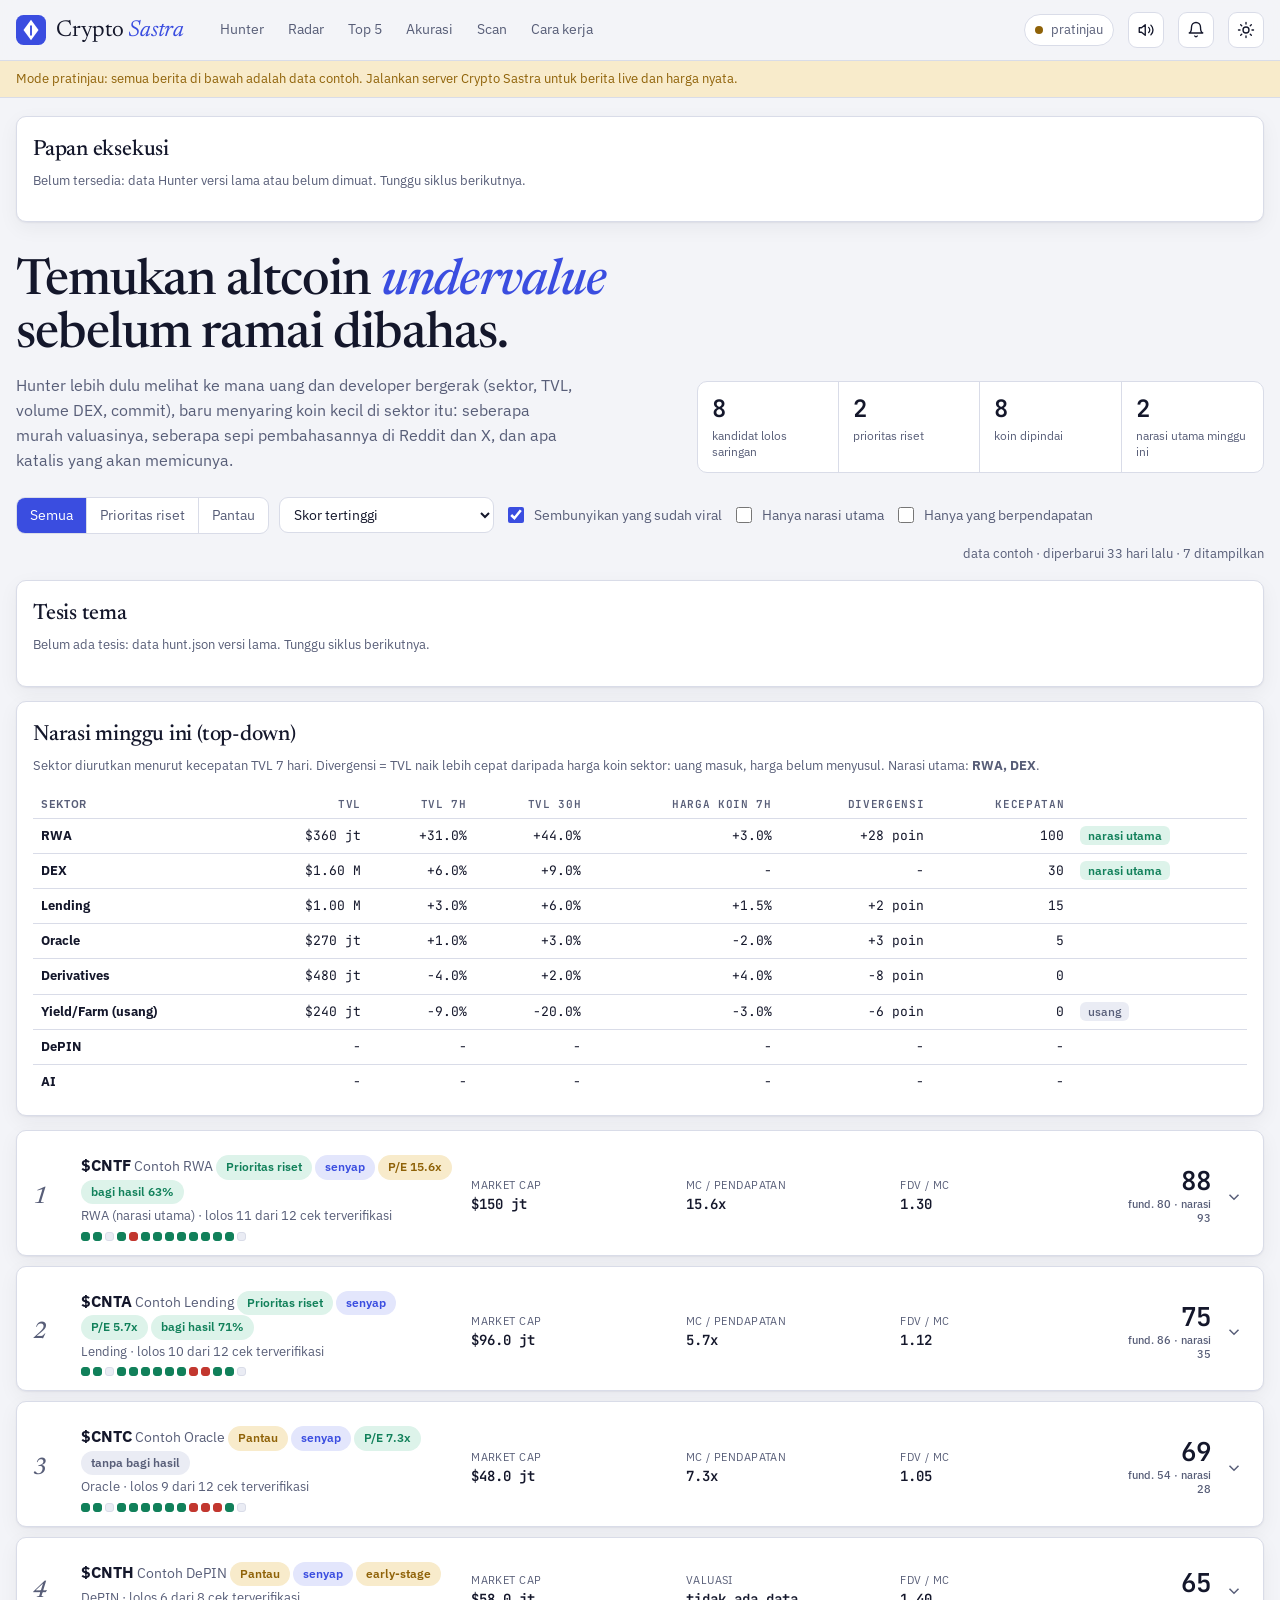
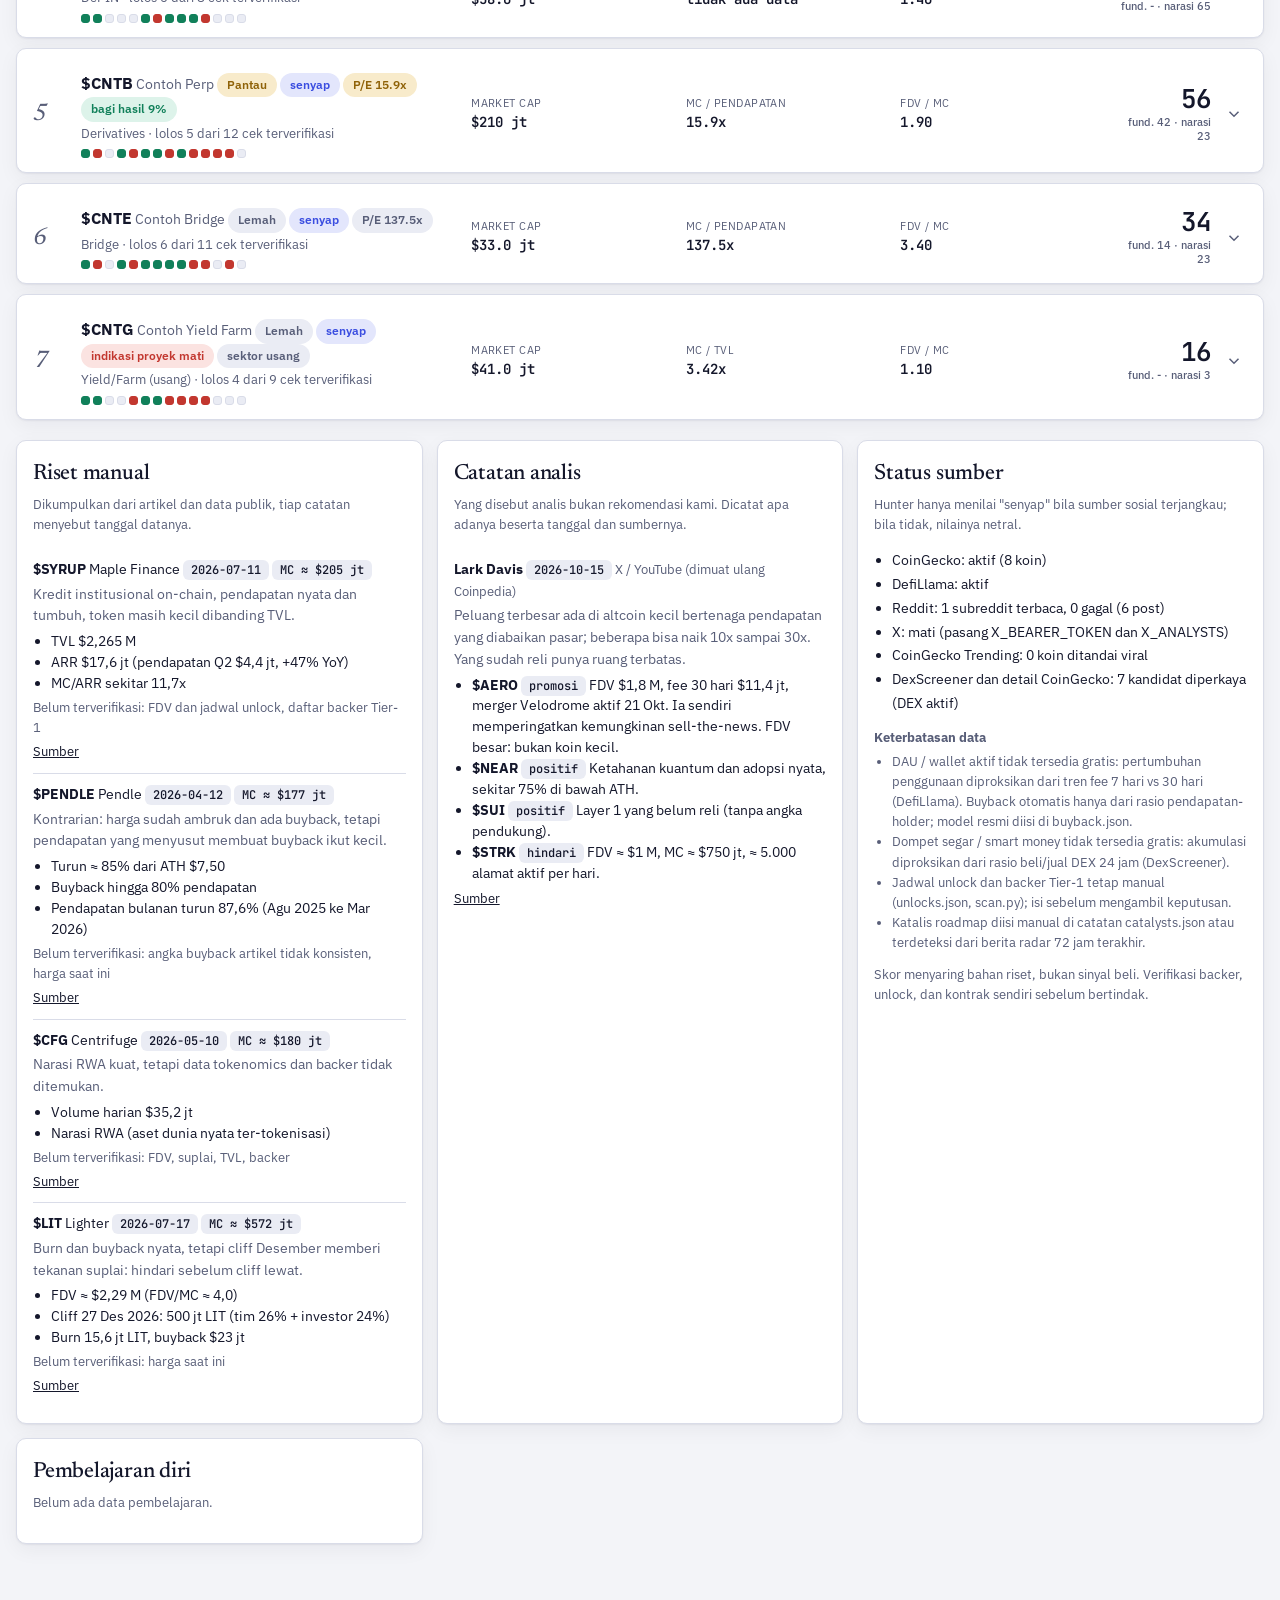
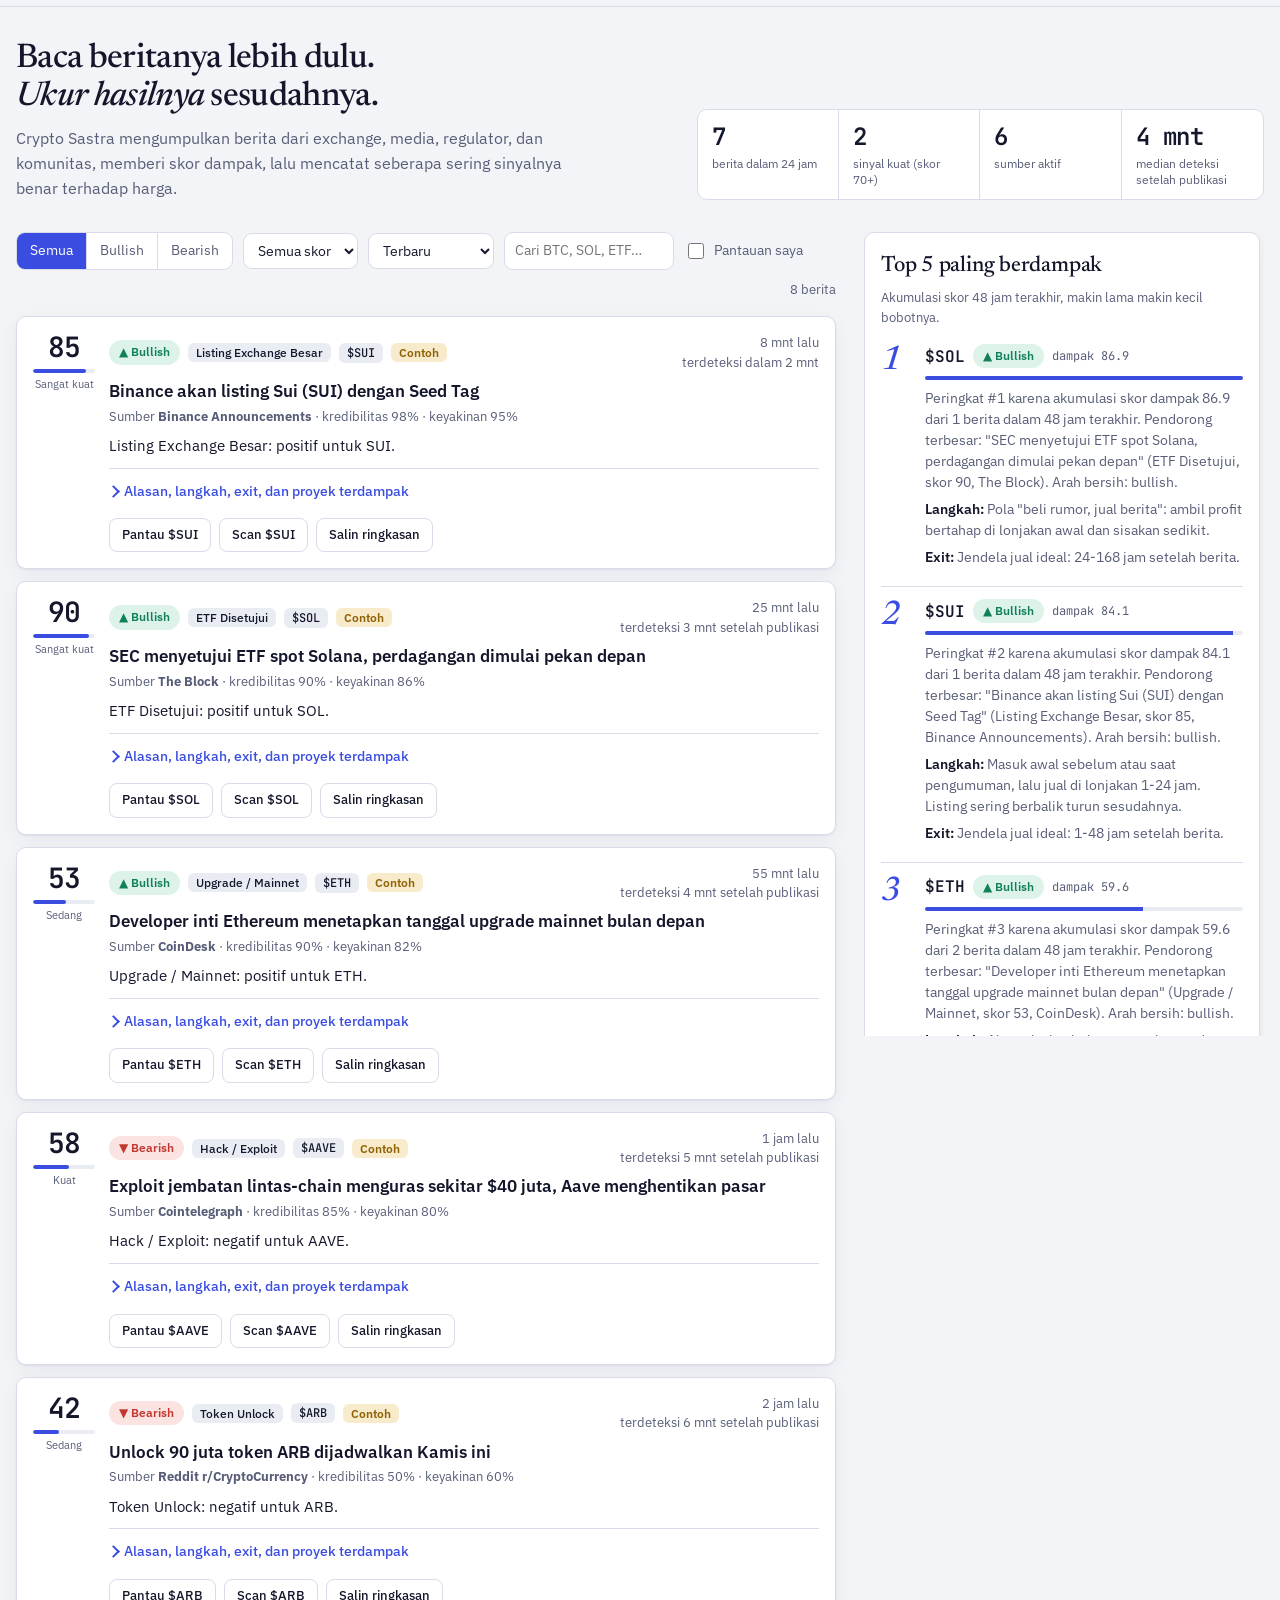
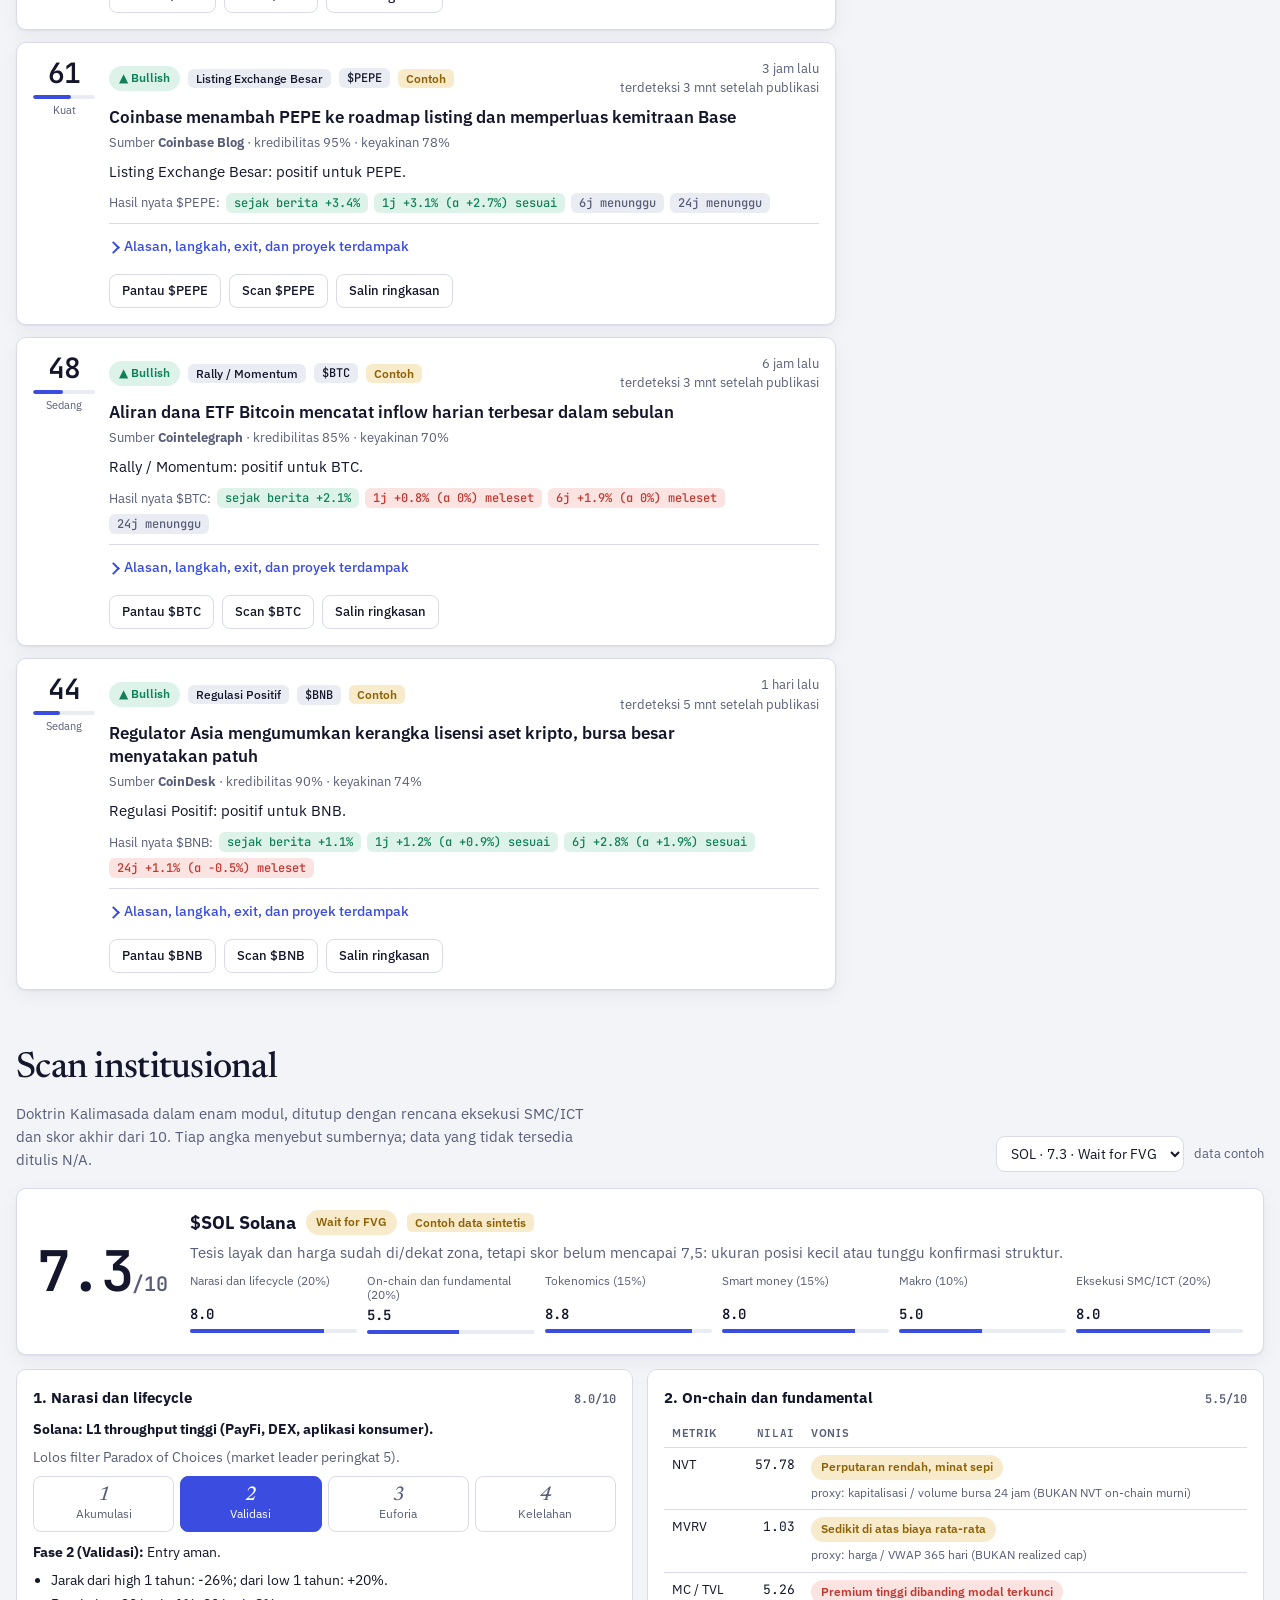
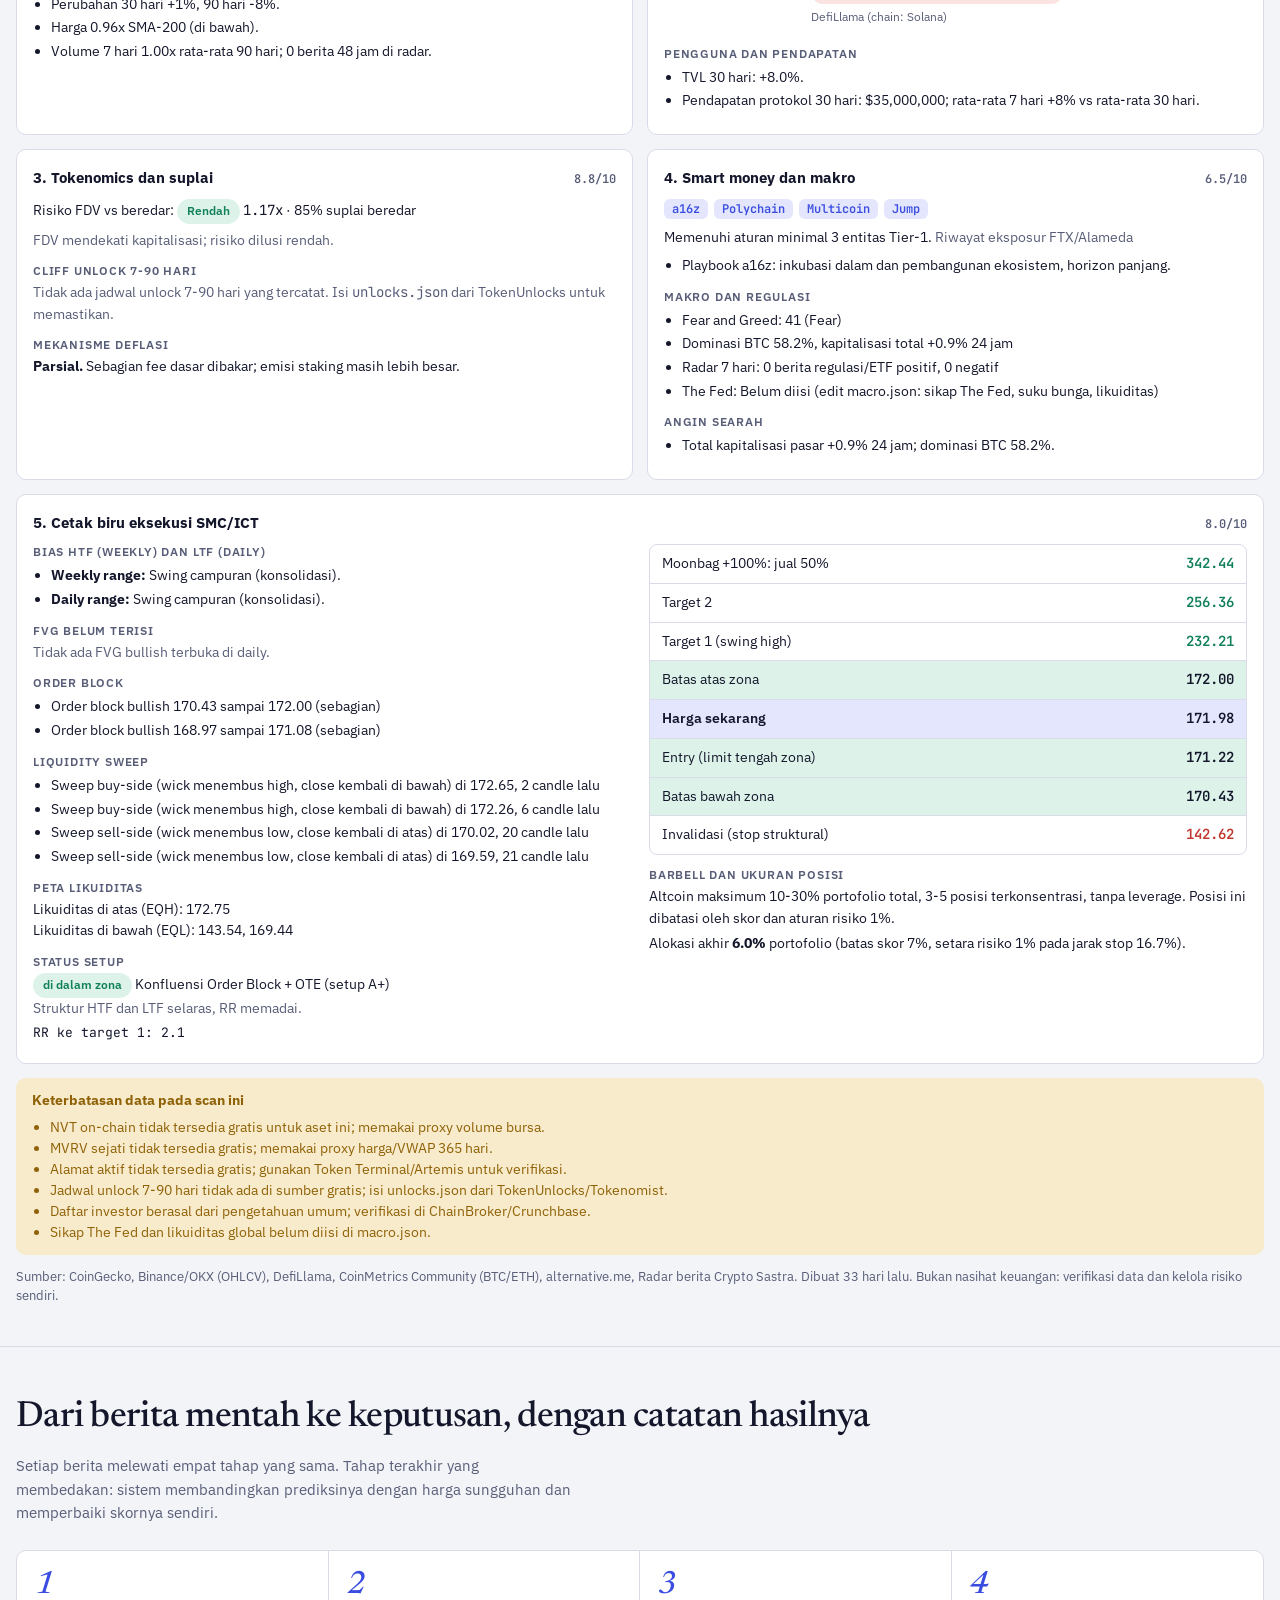
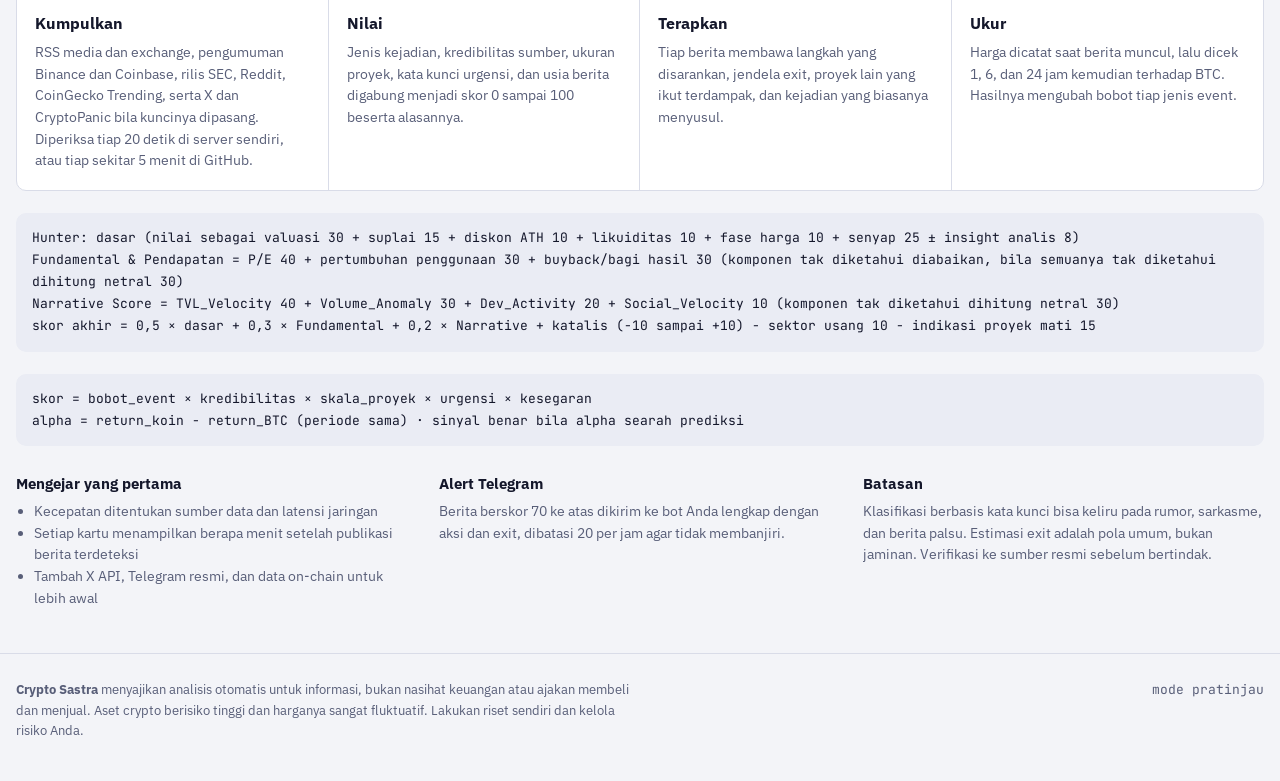
==== static/index.html @ 0aa32b4c "Papan eksekusi di paling atas: gerbang berlapis (smart money + narasi on-chain wajib), rencana kelua" ====
<!doctype html>
<html lang="id">
<head>
<meta charset="utf-8">
<meta name="viewport" content="width=device-width,initial-scale=1,viewport-fit=cover">
<meta name="theme-color" content="#0D1020">
</head>
<body>
<title>Crypto Sastra</title>
<meta name="claude:viewport-fit-sides" content="cover">
<meta name="description" content="Crypto Sastra: pemburu altcoin kecil yang undervalue dan masih sepi dibahas, plus radar berita crypto, scan institusional, dan pengukuran akurasi sinyal.">
<link rel="icon" href="data:image/svg+xml,%3Csvg xmlns='http://www.w3.org/2000/svg' viewBox='0 0 32 32'%3E%3Crect width='32' height='32' rx='8' fill='%233A4DE0'/%3E%3Cpath d='M16 5l8 11-8 11-8-11z' fill='%23fff'/%3E%3Cpath d='M16 12v9' stroke='%233A4DE0' stroke-width='2' stroke-linecap='round'/%3E%3C/svg%3E">
<link rel="preconnect" href="https://fonts.googleapis.com">
<link rel="preconnect" href="https://fonts.gstatic.com" crossorigin>
<link rel="stylesheet" href="https://fonts.googleapis.com/css2?family=IBM+Plex+Sans:wght@400;500;600&family=JetBrains+Mono:wght@400;600&family=Newsreader:ital,opsz,wght@0,6..72,500;1,6..72,500&display=swap">
<style>
/* Layout: header sticky + hero ringkas + dua kolom (radar berita | panel Top 5, prediksi, akurasi) + penjelasan cara kerja.
   Identitas: tinta indigo, aksen lapis, serif hanya untuk wordmark, judul, dan nomor peringkat. */
:root{
  --bg:#F3F4F8; --surface:#FFFFFF; --surface2:#EAECF4; --line:#D9DCE8;
  --fg:#14172B; --mut:#585E78; --accent:#3A4DE0; --accent-soft:#E3E6FC; --on-accent:#FFFFFF;
  --up:#11805A; --up-soft:#DDF3EA; --dn:#C2372F; --dn-soft:#FBE3E1; --warn:#8F6208; --warn-soft:#F8EBCB;
  --f-display:'Newsreader',Georgia,'Times New Roman',serif;
  --f-body:'IBM Plex Sans',system-ui,-apple-system,'Segoe UI',sans-serif;
  --f-mono:'JetBrains Mono',ui-monospace,SFMono-Regular,Menlo,monospace;
  --r:10px; --shadow:0 1px 2px rgba(20,23,43,.06),0 6px 20px rgba(20,23,43,.05);
}
@media (prefers-color-scheme:dark){:root:not([data-theme="light"]){
  --bg:#0D1020; --surface:#141830; --surface2:#1B2040; --line:#2A3058;
  --fg:#E8EAF6; --mut:#9DA3C2; --accent:#8F9CFF; --accent-soft:#232A5E; --on-accent:#0D1020;
  --up:#3DD598; --up-soft:#12352B; --dn:#FF7B72; --dn-soft:#3C1B1F; --warn:#E7B24C; --warn-soft:#3A2E12;
  --shadow:0 1px 2px rgba(0,0,0,.35),0 8px 24px rgba(0,0,0,.25); color-scheme:dark}}
:root[data-theme="dark"]{
  --bg:#0D1020; --surface:#141830; --surface2:#1B2040; --line:#2A3058;
  --fg:#E8EAF6; --mut:#9DA3C2; --accent:#8F9CFF; --accent-soft:#232A5E; --on-accent:#0D1020;
  --up:#3DD598; --up-soft:#12352B; --dn:#FF7B72; --dn-soft:#3C1B1F; --warn:#E7B24C; --warn-soft:#3A2E12;
  --shadow:0 1px 2px rgba(0,0,0,.35),0 8px 24px rgba(0,0,0,.25); color-scheme:dark}

*{box-sizing:border-box}
html{scroll-behavior:smooth;scroll-padding-top:84px}
body{margin:0;background:var(--bg);color:var(--fg);font:15px/1.55 var(--f-body);-webkit-font-smoothing:antialiased}
body::before{content:"";position:fixed;inset:0 0 auto;height:env(safe-area-inset-top,0px);z-index:30;background:var(--bg)}
a{color:inherit}
button,select,input{font:inherit;color:inherit}
button{cursor:pointer}
:focus-visible{outline:2px solid var(--accent);outline-offset:2px;border-radius:6px}
.wrap{max-width:1360px;margin:0 auto;padding-left:max(16px,env(safe-area-inset-left,0px));padding-right:max(16px,env(safe-area-inset-right,0px))}
.mono{font-family:var(--f-mono);font-variant-numeric:tabular-nums}
.mut{color:var(--mut)}
.sr{position:absolute;width:1px;height:1px;overflow:hidden;clip:rect(0 0 0 0)}

/* Header */
.top{position:sticky;top:env(safe-area-inset-top,0px);z-index:20;background:color-mix(in srgb,var(--bg) 88%,transparent);backdrop-filter:blur(10px);border-bottom:1px solid var(--line)}
.top .wrap{display:flex;align-items:center;gap:14px;min-height:60px;flex-wrap:wrap;padding-block:8px}
.brand{display:flex;align-items:center;gap:10px;text-decoration:none}
.brand svg{width:30px;height:30px;flex:none}
.wordmark{font-family:var(--f-display);font-size:23px;letter-spacing:-.01em;line-height:1}
.wordmark em{font-style:italic;color:var(--accent)}
.nav{display:flex;gap:4px;margin-left:12px}
.nav a{text-decoration:none;color:var(--mut);padding:6px 10px;border-radius:8px;font-size:14px}
.nav a:hover{background:var(--surface2);color:var(--fg)}
.sp{flex:1}
.live{display:inline-flex;align-items:center;gap:8px;font-size:13px;color:var(--mut);padding:5px 10px;border:1px solid var(--line);border-radius:99px;background:var(--surface)}
.live i{width:8px;height:8px;border-radius:50%;background:var(--dn)}
.live.on i{background:var(--up);box-shadow:0 0 0 0 var(--up);animation:pulse 2s infinite}
.live.demo i{background:var(--warn)}
@keyframes pulse{0%{box-shadow:0 0 0 0 color-mix(in srgb,var(--up) 55%,transparent)}70%,100%{box-shadow:0 0 0 7px transparent}}
.ibtn{width:36px;height:36px;display:grid;place-items:center;border:1px solid var(--line);border-radius:9px;background:var(--surface)}
.ibtn:hover{background:var(--surface2)}
.ibtn[aria-pressed="true"]{background:var(--accent-soft);border-color:var(--accent);color:var(--accent)}
.ibtn svg{width:18px;height:18px;stroke:currentColor;fill:none;stroke-width:1.8;stroke-linecap:round;stroke-linejoin:round}
@media(max-width:760px){.nav{display:none}}
@media(max-width:560px){.top .wrap{flex-wrap:nowrap;gap:8px}.wordmark{font-size:20px}.live{padding:6px}.live #liveTxt{display:none}.ibtn{width:34px;height:34px}}

.banner{background:var(--warn-soft);color:var(--warn);border-bottom:1px solid var(--line);font-size:13px}
.banner .wrap{padding-block:8px}
.notice{background:var(--dn-soft);color:var(--dn)}.notice .wrap{display:flex;gap:12px;align-items:center;flex-wrap:wrap}.notice.stale{background:var(--warn-soft);color:var(--warn)}
.warnTxt{color:var(--warn)}

/* Hero */
.hero{padding-block:34px 18px;display:grid;grid-template-columns:minmax(0,1.15fr) minmax(0,1fr);gap:28px;align-items:end}
.hero h1{font-family:var(--f-display);font-weight:500;font-size:clamp(30px,4.6vw,50px);line-height:1.05;letter-spacing:-.02em;margin:0 0 12px;text-wrap:balance}
.hero h1 em{color:var(--accent)}
.hero p{margin:0;max-width:56ch;color:var(--mut);font-size:16px}
.stats{display:grid;grid-template-columns:repeat(4,minmax(0,1fr));border:1px solid var(--line);border-radius:var(--r);background:var(--surface);overflow:hidden}
.stat{padding:14px 14px 12px;border-right:1px solid var(--line);min-width:0}
.stat:last-child{border-right:0}
.stat b{display:block;font:600 24px/1.1 var(--f-mono);letter-spacing:-.02em}
.stat span{display:block;margin-top:6px;font-size:12px;color:var(--mut);line-height:1.3}
@media(max-width:900px){.hero{grid-template-columns:1fr}.stats{grid-template-columns:repeat(2,1fr)}.stat:nth-child(2){border-right:0}.stat:nth-child(-n+2){border-bottom:1px solid var(--line)}}

/* Grid */
.grid{display:grid;grid-template-columns:minmax(0,1fr) 400px;gap:28px;padding-block:14px 40px;align-items:start}
@media(max-width:1040px){.grid{grid-template-columns:minmax(0,1fr)}}
.side{display:flex;flex-direction:column;gap:18px;min-width:0}
@media(min-width:1041px){.side{position:sticky;top:78px;max-height:calc(100vh - 96px);overflow-y:auto;padding-right:4px;scrollbar-width:thin}}

/* Filter bar */
.bar{display:flex;gap:10px;flex-wrap:wrap;align-items:center;margin-bottom:16px}
.seg{display:inline-flex;border:1px solid var(--line);border-radius:9px;overflow:hidden;background:var(--surface)}
.seg button{border:0;background:none;padding:7px 13px;font-size:14px;color:var(--mut)}
.seg button+button{border-left:1px solid var(--line)}
.seg button[aria-pressed="true"]{background:var(--accent);color:var(--on-accent)}
.field{border:1px solid var(--line);background:var(--surface);border-radius:9px;padding:7px 10px;font-size:14px;min-width:0}
input.field{width:170px}
.chk{display:inline-flex;align-items:center;gap:7px;font-size:14px;color:var(--mut);cursor:pointer}
.chk input{accent-color:var(--accent);width:16px;height:16px}
.count{margin-left:auto;font-size:13px;color:var(--mut)}

/* Panels */
.panel{background:var(--surface);border:1px solid var(--line);border-radius:var(--r);box-shadow:var(--shadow);padding:16px}
.panel h2{font-family:var(--f-display);font-weight:500;font-size:22px;letter-spacing:-.01em;margin:0 0 4px}
.panel .sub{font-size:13px;color:var(--mut);margin:0 0 14px}

/* News cards */
.feed{display:flex;flex-direction:column;gap:12px}
.card{background:var(--surface);border:1px solid var(--line);border-radius:var(--r);padding:16px;display:grid;grid-template-columns:62px minmax(0,1fr);gap:14px;box-shadow:var(--shadow)}
.card.fresh{animation:fresh 2.4s ease-out}
@keyframes fresh{from{border-color:var(--accent);box-shadow:0 0 0 4px color-mix(in srgb,var(--accent) 22%,transparent)}}
.gauge{text-align:center}
.gauge b{display:block;font:600 28px/1 var(--f-mono);letter-spacing:-.03em}
.gauge .track{height:4px;background:var(--surface2);border-radius:4px;margin:8px 0 5px;overflow:hidden}
.gauge .track i{display:block;height:100%;background:var(--accent);border-radius:4px}
.gauge small{font-size:11px;color:var(--mut);line-height:1.2;display:block}
.meta{display:flex;flex-wrap:wrap;align-items:center;gap:6px 8px;font-size:12.5px}
.pill{display:inline-flex;align-items:center;gap:5px;padding:2px 9px;border-radius:99px;font-size:12px;font-weight:600;border:1px solid transparent}
.pill.bullish{background:var(--up-soft);color:var(--up)}
.pill.bearish{background:var(--dn-soft);color:var(--dn)}
.pill.netral,.pill.campuran{background:var(--warn-soft);color:var(--warn)}
.tag{padding:2px 8px;border-radius:6px;background:var(--surface2);font:500 12px var(--f-mono);color:var(--fg)}
.tag.demo{background:var(--warn-soft);color:var(--warn);font-family:var(--f-body);font-weight:600}
.when{margin-left:auto;color:var(--mut);font-size:12.5px;text-align:right}
.card h3{margin:8px 0 4px;font-size:17px;line-height:1.35;font-weight:600;text-wrap:pretty}
.card h3 a{text-decoration:none}
.card h3 a:hover{text-decoration:underline;text-decoration-color:var(--accent)}
.src{font-size:13px;color:var(--mut)}
.src a{color:var(--accent);text-decoration:none;font-weight:500}
.src a:hover{text-decoration:underline}
.impact{margin:8px 0 0;font-size:14.5px}
.res{display:flex;flex-wrap:wrap;gap:6px;align-items:center;margin-top:10px;font-size:12.5px}
.res .chip{font:500 12px var(--f-mono);padding:2px 8px;border-radius:6px;background:var(--surface2);color:var(--mut)}
.res .chip.ok{background:var(--up-soft);color:var(--up)}
.res .chip.no{background:var(--dn-soft);color:var(--dn)}
details{margin-top:10px;border-top:1px solid var(--line);padding-top:8px}
summary{cursor:pointer;font-size:14px;font-weight:500;color:var(--accent);list-style:none;display:flex;align-items:center;gap:6px;padding:4px 0}
summary::-webkit-details-marker{display:none}
summary::before{content:"";width:7px;height:7px;border-right:2px solid currentColor;border-bottom:2px solid currentColor;transform:rotate(-45deg);transition:transform .15s}
details[open] summary::before{transform:rotate(45deg)}
.det{display:grid;grid-template-columns:repeat(2,minmax(0,1fr));gap:4px 24px;margin-top:6px}
@media(max-width:700px){.det{grid-template-columns:1fr}.card{grid-template-columns:1fr}.gauge{display:flex;align-items:center;gap:12px;text-align:left}.gauge .track{flex:1;margin:0}.gauge small{display:none}.when{margin-left:0;text-align:left;width:100%}}
.det h4{margin:12px 0 4px;font:600 11.5px var(--f-body);letter-spacing:.07em;text-transform:uppercase;color:var(--mut)}
.det ul{margin:0;padding-left:18px}.det li{margin:2px 0;font-size:14px}
.det .wide{grid-column:1/-1}
.det pre{white-space:pre-wrap;word-break:break-word;margin:0;padding:10px;border-radius:8px;background:var(--surface2);font:12.5px/1.5 var(--f-mono)}
.acts{display:flex;gap:8px;flex-wrap:wrap;margin-top:12px}
.btn{border:1px solid var(--line);background:var(--surface);border-radius:8px;padding:6px 12px;font-size:13px;font-weight:500}
.btn:hover{background:var(--surface2)}
.btn[aria-pressed="true"]{background:var(--accent-soft);border-color:var(--accent);color:var(--accent)}
.empty{padding:36px 16px;text-align:center;color:var(--mut);border:1px dashed var(--line);border-radius:var(--r)}

/* Top 5 */
.rank{list-style:none;margin:0;padding:0;display:flex;flex-direction:column}
.rank li{display:grid;grid-template-columns:34px minmax(0,1fr);gap:10px;padding:12px 0;border-top:1px solid var(--line)}
.rank li:first-child{border-top:0;padding-top:2px}
.rank .n{font:italic 500 34px/1 var(--f-display);color:var(--accent)}
.rank .h{display:flex;gap:8px;align-items:center;flex-wrap:wrap}
.rank .h b{font:600 16px var(--f-mono)}
.rank .imp{height:4px;background:var(--surface2);border-radius:4px;margin:8px 0;overflow:hidden}
.rank .imp i{display:block;height:100%;background:var(--accent)}
.rank p{margin:0 0 6px;font-size:13.5px;color:var(--mut)}
.rank p strong{color:var(--fg);font-weight:600}
.pred{display:flex;flex-direction:column;gap:14px}
.pred article{border-top:1px solid var(--line);padding-top:12px}
.pred article:first-child{border-top:0;padding-top:0}
.pred .ref{font-size:12.5px;color:var(--mut)}
.pred .ref a{color:var(--accent)}
.pred ul{margin:6px 0;padding-left:18px;font-size:14px}
.pred .aff{display:flex;gap:6px;flex-wrap:wrap;align-items:center;font-size:12.5px;color:var(--mut)}
.tablebox{overflow-x:auto}
table{border-collapse:collapse;width:100%;font-size:13px}
th,td{text-align:left;padding:7px 8px;border-top:1px solid var(--line);white-space:nowrap}
th{font:600 11px var(--f-body);letter-spacing:.06em;text-transform:uppercase;color:var(--mut);border-top:0}
td.num,th.num{text-align:right;font-family:var(--f-mono);font-variant-numeric:tabular-nums}

/* Scan institusional */
.scan{padding-block:12px 40px}
.scanhead{display:flex;justify-content:space-between;align-items:end;gap:16px;flex-wrap:wrap;margin-bottom:16px}
.scanhead h2{font-family:var(--f-display);font-weight:500;font-size:clamp(26px,3.4vw,36px);letter-spacing:-.02em;margin:0 0 4px}
.scanhead p{margin:0;color:var(--mut);max-width:64ch}
.verdict{display:grid;grid-template-columns:auto minmax(0,1fr);gap:22px;align-items:center;padding:20px;border:1px solid var(--line);border-radius:var(--r);background:var(--surface);box-shadow:var(--shadow);margin-bottom:14px}
.vscore{font:600 56px/1 var(--f-mono);letter-spacing:-.04em}.vscore small{font-size:20px;color:var(--mut);letter-spacing:0}
.verdict h3{margin:0 0 4px;font-size:18px;display:flex;gap:10px;align-items:center;flex-wrap:wrap}
.verdict p{margin:0 0 10px;color:var(--mut)}
.mods{display:grid;grid-template-columns:repeat(6,minmax(0,1fr));gap:10px}
.mods div{min-width:0}.mods span{display:block;font-size:11.5px;color:var(--mut);line-height:1.25;min-height:28px}
.mods b{font:600 14px var(--f-mono)}.mods i{display:block;height:4px;border-radius:4px;background:var(--surface2);margin-top:4px;overflow:hidden}.mods i u{display:block;height:100%;background:var(--accent)}
@media(max-width:900px){.verdict{grid-template-columns:1fr}.mods{grid-template-columns:repeat(3,minmax(0,1fr))}}
.sgrid{display:grid;grid-template-columns:repeat(2,minmax(0,1fr));gap:14px}
@media(max-width:900px){.sgrid{grid-template-columns:1fr}}
.sc{background:var(--surface);border:1px solid var(--line);border-radius:var(--r);padding:16px;min-width:0}
.sc.full{grid-column:1/-1}
.sc h3{margin:0 0 10px;font-size:15px;display:flex;justify-content:space-between;gap:8px;align-items:baseline}
.sc h3 em{font:600 12px var(--f-mono);font-style:normal;color:var(--mut)}
.sc ul{margin:6px 0;padding-left:18px;font-size:14px}.sc li{margin:2px 0}
.sc .k{font:600 11.5px var(--f-body);letter-spacing:.07em;text-transform:uppercase;color:var(--mut);margin:12px 0 4px}
.phase{display:grid;grid-template-columns:repeat(4,1fr);gap:6px;margin:6px 0 10px}
.phase div{padding:8px 6px;border:1px solid var(--line);border-radius:8px;text-align:center;font-size:12px;color:var(--mut)}
.phase div b{display:block;font:italic 500 20px var(--f-display);color:inherit}
.phase div.on{background:var(--accent);border-color:var(--accent);color:var(--on-accent)}
.sc table td{white-space:normal;vertical-align:top}
.ladder{display:flex;flex-direction:column;border:1px solid var(--line);border-radius:8px;overflow:hidden}
.ladder div{display:flex;justify-content:space-between;gap:10px;padding:8px 12px;border-top:1px solid var(--line);font-size:14px}
.ladder div:first-child{border-top:0}
.ladder .p{font-family:var(--f-mono);font-variant-numeric:tabular-nums;font-weight:600}
.ladder .now{background:var(--accent-soft);font-weight:600}
.ladder .tgt .p{color:var(--up)}.ladder .stp .p{color:var(--dn)}.ladder .zone{background:var(--up-soft)}
.chips{display:flex;gap:6px;flex-wrap:wrap}
.chips .t1{background:var(--accent-soft);color:var(--accent);font-weight:600}
.gaps{margin-top:14px;padding:12px 16px;border-radius:var(--r);background:var(--warn-soft);color:var(--warn);font-size:13.5px}
.gaps ul{margin:6px 0 0;padding-left:18px}
.scanwait{padding:36px 16px;text-align:center;color:var(--mut);border:1px dashed var(--line);border-radius:var(--r)}

/* Hunter */
.hero h2{font-family:var(--f-display);font-weight:500;font-size:clamp(24px,3.2vw,34px);line-height:1.1;letter-spacing:-.02em;margin:0 0 10px;text-wrap:balance}
.radarhead{border-top:1px solid var(--line);margin-top:34px;padding-top:34px}
.hunter{padding-block:6px 28px}
.hc{background:var(--surface);border:1px solid var(--line);border-radius:var(--r);box-shadow:var(--shadow);margin-bottom:10px;min-width:0}
.hc>summary{list-style:none;cursor:pointer;display:grid;grid-template-columns:34px minmax(0,1.5fr) repeat(3,minmax(0,.8fr)) 96px 22px;gap:14px;align-items:center;padding:14px 16px}
.hc>summary::-webkit-details-marker{display:none}
.hc>summary::before{content:none}
.hc>summary{color:var(--fg);font-weight:400;font-size:14px;padding:14px 16px}
.hc>summary:focus-visible{outline:2px solid var(--accent);outline-offset:-2px;border-radius:var(--r)}
.hc .rk{font:italic 500 24px var(--f-display);color:var(--mut)}
.hc .nm b{font-size:16px}.hc .nm small{display:block;color:var(--mut);font-size:12.5px;margin-top:2px;white-space:nowrap;overflow:hidden;text-overflow:ellipsis}
.hc .mt span{display:block;font-size:11px;color:var(--mut);letter-spacing:.04em;text-transform:uppercase}
.hc .mt b{font:600 14px var(--f-mono);font-variant-numeric:tabular-nums}
.hc .sg{font:600 26px/1 var(--f-mono);text-align:right;letter-spacing:-.03em}.hc .sg small{display:block;font:500 11px var(--f-body);color:var(--mut);letter-spacing:0;margin-top:3px}
.hc .chev{width:18px;height:18px;stroke:var(--mut);fill:none;stroke-width:2;transition:transform .15s}
.hc[open] .chev{transform:rotate(180deg)}
.dots{display:flex;gap:3px;margin-top:6px}.dots i{width:9px;height:9px;border-radius:3px;background:var(--surface2);border:1px solid var(--line)}
.dots i.pass{background:var(--up);border-color:var(--up)}.dots i.fail{background:var(--dn);border-color:var(--dn)}
.pill.prioritas{background:var(--up-soft);color:var(--up)}.pill.pantau{background:var(--warn-soft);color:var(--warn)}.pill.lemah{background:var(--surface2);color:var(--mut)}
.pill.viral{background:var(--dn-soft);color:var(--dn)}.pill.quiet{background:var(--accent-soft);color:var(--accent)}
.hbody{display:grid;grid-template-columns:repeat(2,minmax(0,1fr));gap:18px;padding:4px 16px 16px;border-top:1px solid var(--line);padding-top:14px}
.hbody h4{margin:0 0 8px;font:600 11.5px var(--f-body);letter-spacing:.07em;text-transform:uppercase;color:var(--mut)}
.hbody ul{margin:4px 0;padding-left:18px;font-size:14px}.hbody li{margin:3px 0}
.pb{display:grid;grid-template-columns:120px minmax(0,1fr) 54px;gap:8px;align-items:center;font-size:13px;margin:5px 0}
.pb i{display:block;height:6px;border-radius:4px;background:var(--surface2);overflow:hidden}.pb i u{display:block;height:100%;background:var(--accent)}
.pb b{font:600 12.5px var(--f-mono);text-align:right}
.pb em{grid-column:2/-1;font-style:normal;color:var(--mut);font-size:12px;margin-top:-3px}
.ck{display:grid;grid-template-columns:18px minmax(0,1fr);gap:8px;font-size:13.5px;margin:5px 0}
.ck b{font:700 13px var(--f-mono)}.ck.pass b{color:var(--up)}.ck.fail b{color:var(--dn)}.ck.unknown b{color:var(--mut)}
.ck small{display:block;color:var(--mut);font-size:12px}
.hbody .full{grid-column:1/-1}
.src a{word-break:break-word}
.hgrid{display:grid;grid-template-columns:repeat(3,minmax(0,1fr));gap:14px;margin-top:20px}
.hgrid .panel{margin:0}
.mnote{border-top:1px solid var(--line);padding:10px 0;font-size:14px}.mnote:first-of-type{border-top:0}
.mnote p{margin:3px 0;color:var(--mut)}
.btnl{border:1px solid var(--line);background:var(--surface);color:var(--fg);border-radius:8px;padding:6px 12px;font:600 13px var(--f-body);cursor:pointer;text-decoration:none;display:inline-block}
.btnl:hover{border-color:var(--accent);color:var(--accent)}
.sect td,.sect th{white-space:nowrap}
.sect .tag.hot{background:var(--up-soft);color:var(--up);font-family:var(--f-body);font-weight:600}
.sect .tag.old{background:var(--surface2);color:var(--mut);font-family:var(--f-body)}
.sect .num{text-align:right;font-variant-numeric:tabular-nums}
.sect .tablebox{max-height:340px;overflow:auto}
.cat{font-size:13.5px;margin:4px 0}.cat b.pos{color:var(--up)}.cat b.neg{color:var(--dn)}
@media(max-width:1000px){.hgrid{grid-template-columns:1fr}}
@media(max-width:760px){.hc>summary{grid-template-columns:28px minmax(0,1fr) 78px 20px}.hc>summary .mt{display:none}.hbody{grid-template-columns:1fr}.pb{grid-template-columns:96px minmax(0,1fr) 48px}}
/* Cara kerja */
.how{padding-block:44px;border-top:1px solid var(--line)}
.how h2{font-family:var(--f-display);font-weight:500;font-size:clamp(26px,3.4vw,36px);letter-spacing:-.02em;margin:0 0 8px;text-wrap:balance}
.how .lead{max-width:62ch;color:var(--mut);margin:0 0 26px}
.steps{display:grid;grid-template-columns:repeat(4,minmax(0,1fr));gap:0;border:1px solid var(--line);border-radius:var(--r);background:var(--surface);overflow:hidden;counter-reset:s}
.steps>div{padding:18px;border-right:1px solid var(--line);counter-increment:s}
.steps>div:last-child{border-right:0}
.steps>div::before{content:counter(s);display:block;font:italic 500 32px/1 var(--f-display);color:var(--accent);margin-bottom:10px}
.steps h3{margin:0 0 6px;font-size:16px}
.steps p{margin:0;font-size:14px;color:var(--mut)}
@media(max-width:900px){.steps{grid-template-columns:1fr 1fr}.steps>div:nth-child(2){border-right:0}.steps>div:nth-child(-n+2){border-bottom:1px solid var(--line)}}
@media(max-width:520px){.steps{grid-template-columns:1fr}.steps>div{border-right:0;border-bottom:1px solid var(--line)}.steps>div:last-child{border-bottom:0}}
.formula{margin:22px 0 0;padding:14px 16px;border-radius:var(--r);background:var(--surface2);font:13px/1.7 var(--f-mono);overflow-x:auto}
.cols{display:grid;grid-template-columns:repeat(3,minmax(0,1fr));gap:22px;margin-top:26px}
@media(max-width:900px){.cols{grid-template-columns:1fr}}
.cols h3{margin:0 0 6px;font-size:15px}.cols p,.cols li{font-size:14px;color:var(--mut);margin:0}
.cols ul{padding-left:18px;margin:0}
footer{border-top:1px solid var(--line);padding-block:26px 40px;color:var(--mut);font-size:13px}
footer .wrap{display:flex;gap:18px;flex-wrap:wrap;justify-content:space-between}
footer p{margin:0;max-width:78ch}
.toast{position:fixed;left:50%;bottom:calc(20px + env(safe-area-inset-bottom,0px));transform:translate(-50%,20px);background:var(--fg);color:var(--bg);padding:9px 16px;border-radius:99px;font-size:14px;opacity:0;pointer-events:none;transition:.2s;z-index:40}
.toast.show{opacity:1;transform:translate(-50%,0)}
@media(prefers-reduced-motion:reduce){*{animation:none!important;transition:none!important}html{scroll-behavior:auto}}
</style>

<header class="top">
  <div class="wrap">
    <a class="brand" href="#hunter" aria-label="Crypto Sastra">
      <svg viewBox="0 0 32 32" aria-hidden="true"><rect width="32" height="32" rx="8" fill="var(--accent)"/><path d="M16 5l8 11-8 11-8-11z" fill="var(--on-accent)"/><path d="M16 12v9" stroke="var(--accent)" stroke-width="2" stroke-linecap="round"/></svg>
      <span class="wordmark">Crypto <em>Sastra</em></span>
    </a>
    <nav class="nav" aria-label="Navigasi">
      <a href="#hunter">Hunter</a><a href="#radar-top">Radar</a><a href="#top5">Top 5</a><a href="#akurasi">Akurasi</a><a href="#scan">Scan</a><a href="#cara-kerja">Cara kerja</a>
    </nav>
    <div class="sp"></div>
    <span class="live" id="live"><i></i><span id="liveTxt">menghubungkan…</span></span>
    <button class="ibtn" id="bSound" aria-pressed="false" title="Suara untuk berita skor 70+" aria-label="Suara alert"><svg viewBox="0 0 24 24"><path d="M11 5 6 9H3v6h3l5 4z"/><path d="M15.5 8.5a5 5 0 0 1 0 7M18.5 5.5a9 9 0 0 1 0 13"/></svg></button>
    <button class="ibtn" id="bNotif" aria-pressed="false" title="Notifikasi browser untuk berita skor 70+" aria-label="Notifikasi"><svg viewBox="0 0 24 24"><path d="M6 8a6 6 0 0 1 12 0c0 7 3 8 3 8H3s3-1 3-8"/><path d="M10.3 20a2 2 0 0 0 3.4 0"/></svg></button>
    <button class="ibtn" id="bTheme" title="Ganti tema" aria-label="Ganti tema"><svg viewBox="0 0 24 24"><circle cx="12" cy="12" r="4"/><path d="M12 2v2M12 20v2M4.9 4.9l1.4 1.4M17.7 17.7l1.4 1.4M2 12h2M20 12h2M4.9 19.1l1.4-1.4M17.7 6.3l1.4-1.4"/></svg></button>
  </div>
</header>
<div class="banner notice" id="notice" role="status" hidden><div class="wrap"><span id="noticeTxt"></span> <button class="btnl" id="noticeBtn" type="button">Coba lagi</button></div></div>
<div class="banner" id="banner" hidden><div class="wrap">Mode pratinjau: semua berita di bawah adalah data contoh. Jalankan server Crypto Sastra untuk berita live dan harga nyata.</div></div>

<section class="wrap" id="exec" aria-label="Papan eksekusi" style="padding-top:18px"><div class="panel" id="execBox"><h2>Papan eksekusi</h2><p class="sub">Memuat…</p></div></section>
<section class="wrap hero" aria-label="Hunter">
  <div>
    <h1>Temukan altcoin <em>undervalue</em> sebelum ramai dibahas.</h1>
    <p>Hunter lebih dulu melihat ke mana uang dan developer bergerak (sektor, TVL, volume DEX, commit), baru menyaring koin kecil di sektor itu: seberapa murah valuasinya, seberapa sepi pembahasannya di Reddit dan X, dan apa katalis yang akan memicunya.</p>
  </div>
  <div class="stats" id="hstats" aria-live="polite"></div>
</section>

<section class="wrap hunter" id="hunter" aria-label="Hasil Hunter">
  <div class="bar">
    <div class="seg" role="group" aria-label="Tingkat">
      <button data-tier="" aria-pressed="true">Semua</button>
      <button data-tier="prioritas" aria-pressed="false">Prioritas riset</button>
      <button data-tier="pantau" aria-pressed="false">Pantau</button>
    </div>
    <label class="sr" for="hSort">Urutan</label>
    <select class="field" id="hSort"><option value="score">Skor tertinggi</option><option value="conv">Keyakinan Master Agent</option><option value="mc">Market cap terkecil</option><option value="ps">Termurah vs pendapatan</option><option value="quiet">Paling senyap</option><option value="narr">Narrative Score</option><option value="fund">Fundamental &amp; pendapatan</option></select>
    <label class="chk"><input type="checkbox" id="hQuiet" checked> Sembunyikan yang sudah viral</label>
    <label class="chk"><input type="checkbox" id="hHot"> Hanya narasi utama</label>
    <label class="chk"><input type="checkbox" id="hRev"> Hanya yang berpendapatan</label>
    <span class="count" id="hMeta"></span>
  </div>
  <section class="panel" id="hThesis" style="margin-bottom:14px"></section>
  <section class="panel" id="hSectors" style="margin-bottom:14px"></section>
  <div id="hList"><div class="scanwait">Memuat hasil Hunter…</div></div>
  <div class="hgrid">
    <section class="panel" id="hManual"></section>
    <section class="panel" id="hAnalyst"></section>
    <section class="panel" id="hSrc"></section>
    <section class="panel" id="hLearn"></section>
  </div>
</section>

<section class="wrap hero radarhead" id="radar-top">
  <div>
    <h2>Baca beritanya lebih dulu. <em>Ukur hasilnya</em> sesudahnya.</h2>
    <p>Crypto Sastra mengumpulkan berita dari exchange, media, regulator, dan komunitas, memberi skor dampak, lalu mencatat seberapa sering sinyalnya benar terhadap harga.</p>
  </div>
  <div class="stats" id="stats" aria-live="polite"></div>
</section>

<main class="wrap grid">
  <section id="radar" aria-label="Radar berita">
    <div class="bar">
      <div class="seg" role="group" aria-label="Arah">
        <button data-dir="" aria-pressed="true">Semua</button>
        <button data-dir="bullish" aria-pressed="false">Bullish</button>
        <button data-dir="bearish" aria-pressed="false">Bearish</button>
      </div>
      <label class="sr" for="fMin">Skor minimum</label>
      <select class="field" id="fMin"><option value="0">Semua skor</option><option value="40">Skor 40+</option><option value="60">Skor 60+</option><option value="75">Skor 75+</option></select>
      <label class="sr" for="fSort">Urutan</label>
      <select class="field" id="fSort"><option value="new">Terbaru</option><option value="score">Skor tertinggi</option></select>
      <label class="sr" for="fQ">Cari</label>
      <input class="field" id="fQ" type="search" placeholder="Cari BTC, SOL, ETF…" autocomplete="off">
      <label class="chk"><input type="checkbox" id="fWatch"> Pantauan saya <span id="watchN" class="mono"></span></label>
      <span class="count" id="count"></span>
    </div>
    <div class="feed" id="feed"></div>
  </section>

  <aside class="side" aria-label="Ringkasan">
    <section class="panel" id="top5">
      <h2>Top 5 paling berdampak</h2>
      <p class="sub">Akumulasi skor 48 jam terakhir, makin lama makin kecil bobotnya.</p>
      <ol class="rank" id="top"></ol>
    </section>
    <section class="panel" id="prediksi">
      <h2>Kejadian yang mungkin menyusul</h2>
      <p class="sub">Dari berita berskor tinggi: apa yang biasanya terjadi berikutnya.</p>
      <div class="pred" id="pred"></div>
    </section>
    <section class="panel" id="akurasi">
      <h2>Akurasi sinyal</h2>
      <p class="sub">Arah harga 6 jam setelah berita, dibandingkan dengan BTC. Bobot event menyesuaikan setelah 8 sampel.</p>
      <div class="tablebox" id="acc"></div>
    </section>
  </aside>
</main>

<section class="wrap scan" id="scan" aria-label="Scan institusional">
  <div class="scanhead">
    <div><h2>Scan institusional</h2><p>Doktrin Kalimasada dalam enam modul, ditutup dengan rencana eksekusi SMC/ICT dan skor akhir dari 10. Tiap angka menyebut sumbernya; data yang tidak tersedia ditulis N/A.</p></div>
    <div class="bar" style="margin:0"><label class="sr" for="scanSel">Koin</label><select class="field" id="scanSel"></select><span id="scanMeta" class="mut" style="font-size:13px"></span></div>
  </div>
  <div id="scanOut"><div class="scanwait">Memuat daftar scan…</div></div>
</section>

<section class="how" id="cara-kerja">
  <div class="wrap">
    <h2>Dari berita mentah ke keputusan, dengan catatan hasilnya</h2>
    <p class="lead">Setiap berita melewati empat tahap yang sama. Tahap terakhir yang membedakan: sistem membandingkan prediksinya dengan harga sungguhan dan memperbaiki skornya sendiri.</p>
    <div class="steps">
      <div><h3>Kumpulkan</h3><p>RSS media dan exchange, pengumuman Binance dan Coinbase, rilis SEC, Reddit, CoinGecko Trending, serta X dan CryptoPanic bila kuncinya dipasang. Diperiksa tiap 20 detik di server sendiri, atau tiap sekitar 5 menit di GitHub.</p></div>
      <div><h3>Nilai</h3><p>Jenis kejadian, kredibilitas sumber, ukuran proyek, kata kunci urgensi, dan usia berita digabung menjadi skor 0 sampai 100 beserta alasannya.</p></div>
      <div><h3>Terapkan</h3><p>Tiap berita membawa langkah yang disarankan, jendela exit, proyek lain yang ikut terdampak, dan kejadian yang biasanya menyusul.</p></div>
      <div><h3>Ukur</h3><p>Harga dicatat saat berita muncul, lalu dicek 1, 6, dan 24 jam kemudian terhadap BTC. Hasilnya mengubah bobot tiap jenis event.</p></div>
    </div>
    <div class="formula">Hunter: dasar (nilai sebagai valuasi 30 + suplai 15 + diskon ATH 10 + likuiditas 10 + fase harga 10 + senyap 25 ± insight analis 8)<br>Fundamental &amp; Pendapatan = P/E 40 + pertumbuhan penggunaan 30 + buyback/bagi hasil 30 (komponen tak diketahui diabaikan, bila semuanya tak diketahui dihitung netral 30)<br>Narrative Score = TVL_Velocity 40 + Volume_Anomaly 30 + Dev_Activity 20 + Social_Velocity 10 (komponen tak diketahui dihitung netral 30)<br>skor akhir = 0,5 × dasar + 0,3 × Fundamental + 0,2 × Narrative + katalis (−10 sampai +10) − sektor usang 10 − indikasi proyek mati 15</div>
    <div class="formula">skor = bobot_event × kredibilitas × skala_proyek × urgensi × kesegaran<br>alpha = return_koin − return_BTC (periode sama)   ·   sinyal benar bila alpha searah prediksi</div>
    <div class="cols">
      <div><h3>Mengejar yang pertama</h3><ul><li>Kecepatan ditentukan sumber data dan latensi jaringan</li><li>Setiap kartu menampilkan berapa menit setelah publikasi berita terdeteksi</li><li>Tambah X API, Telegram resmi, dan data on-chain untuk lebih awal</li></ul></div>
      <div><h3>Alert Telegram</h3><p>Berita berskor 70 ke atas dikirim ke bot Anda lengkap dengan aksi dan exit, dibatasi 20 per jam agar tidak membanjiri.</p></div>
      <div><h3>Batasan</h3><p>Klasifikasi berbasis kata kunci bisa keliru pada rumor, sarkasme, dan berita palsu. Estimasi exit adalah pola umum, bukan jaminan. Verifikasi ke sumber resmi sebelum bertindak.</p></div>
    </div>
  </div>
</section>

<footer>
  <div class="wrap">
    <p><strong>Crypto Sastra</strong> menyajikan analisis otomatis untuk informasi, bukan nasihat keuangan atau ajakan membeli dan menjual. Aset crypto berisiko tinggi dan harganya sangat fluktuatif. Lakukan riset sendiri dan kelola risiko Anda.</p>
    <p class="mono" id="foot"></p>
  </div>
</footer>
<div class="toast" id="toast" role="status"></div>

<script>
(function(){
const $=(s,r=document)=>r.querySelector(s), $$=(s,r=document)=>[...r.querySelectorAll(s)];
const esc=s=>String(s==null?'':s).replace(/[&<>"']/g,c=>({'&':'&amp;','<':'&lt;','>':'&gt;','"':'&quot;',"'":'&#39;'}[c]));
const store={get(k,d){try{const v=localStorage.getItem(k);return v===null?d:JSON.parse(v)}catch(e){return d}},set(k,v){try{localStorage.setItem(k,JSON.stringify(v))}catch(e){}}};
const S={items:{},prices:{},demo:false,static:false,genAt:0,dir:'',min:0,sort:'new',q:'',onlyWatch:false,top:[],pred:[],stats:[]};
const watch=new Set(store.get('cs.watch',[]));
const openIds=new Set();
let freshId=null;

/* ---------- tema, suara, notifikasi ---------- */
const root=document.documentElement;
function applyTheme(t){if(t==='light'||t==='dark')root.setAttribute('data-theme',t);else root.removeAttribute('data-theme')}
let theme=store.get('cs.theme','system');applyTheme(theme);
$('#bTheme').onclick=()=>{theme=theme==='system'?'dark':theme==='dark'?'light':'system';store.set('cs.theme',theme);applyTheme(theme);toast('Tema: '+({system:'ikuti perangkat',dark:'gelap',light:'terang'}[theme]))};
let sound=store.get('cs.sound',false),notif=store.get('cs.notif',false);
function syncBtns(){$('#bSound').setAttribute('aria-pressed',sound);$('#bNotif').setAttribute('aria-pressed',notif)}
$('#bSound').onclick=()=>{sound=!sound;store.set('cs.sound',sound);syncBtns();if(sound)beep();toast(sound?'Suara alert aktif':'Suara alert mati')};
$('#bNotif').onclick=async()=>{
  if(notif){notif=false;store.set('cs.notif',false);syncBtns();return toast('Notifikasi mati')}
  try{const p=await Notification.requestPermission();notif=p==='granted'}catch(e){notif=false}
  store.set('cs.notif',notif);syncBtns();toast(notif?'Notifikasi aktif':'Notifikasi tidak diizinkan browser')};
syncBtns();
function beep(){try{const c=new (window.AudioContext||window.webkitAudioContext)(),o=c.createOscillator(),g=c.createGain();o.connect(g);g.connect(c.destination);o.frequency.value=880;g.gain.value=.08;o.start();o.stop(c.currentTime+.16)}catch(e){}}
let tt;function toast(m){const t=$('#toast');t.textContent=m;t.classList.add('show');clearTimeout(tt);tt=setTimeout(()=>t.classList.remove('show'),1800)}

/* ---------- format ---------- */
const now=()=>Date.now()/1000;
const ago=t=>{const m=Math.max(0,(now()-t)/60);return m<1?'baru saja':m<60?Math.floor(m)+' mnt lalu':m<1440?Math.floor(m/60)+' jam lalu':Math.floor(m/1440)+' hari lalu'};
const lead=i=>{const d=Math.max(0,Math.round((i.first_seen-i.published)/60));return d<=2?'terdeteksi dalam '+Math.max(1,d)+' mnt':'terdeteksi '+d+' mnt setelah publikasi'};
const lvl=s=>s>=75?'Sangat kuat':s>=55?'Kuat':s>=35?'Sedang':'Lemah';
const dirLbl={bullish:'▲ Bullish',bearish:'▼ Bearish',netral:'● Netral',campuran:'● Campuran'};
const sgn=n=>(n>0?'+':'')+n;

/* ---------- data contoh (mode pratinjau) ---------- */
const TPL={
 'Listing Exchange Besar':{a:'Masuk awal sebelum atau saat pengumuman, lalu jual di lonjakan 1-24 jam. Listing sering berbalik turun sesudahnya.',f:['Naik 20-100% pada hari listing','Turun setelah 2-5 hari','Exchange lain menyusul listing'],h:[1,48]},
 'ETF Disetujui':{a:'Pola "beli rumor, jual berita": ambil profit bertahap di lonjakan awal dan sisakan sedikit.',f:['Inflow ETF hari 1-5','ETF aset sejenis diajukan atau disetujui','Altcoin sektor sama ikut naik'],h:[24,168]},
 'Hack / Exploit':{a:'Kurangi atau keluar segera. Jangan menangkap pisau jatuh. Cek status withdraw dan audit.',f:['Deposit dan withdraw ditangguhkan','Dana dibekukan atau ada bounty','Menular ke proyek dengan kode serupa'],h:[0,6]},
 'Token Unlock':{a:'Kurangi sebelum tanggal unlock, beli kembali setelah tekanan jual reda.',f:['Tekanan jual di hari unlock','Beli ulang sekitar 3-7 hari kemudian'],h:[24,120]},
 'Upgrade / Mainnet':{a:'Akumulasi sebelum tanggal upgrade, ambil profit sekitar hari-H.',f:['Jual berita pada hari-H','Sektor sejenis ikut bergerak'],h:[24,240]},
 'Kemitraan / Adopsi / Investasi':{a:'Pastikan kemitraan nyata lewat pengumuman resmi kedua pihak. Masuk bertahap.',f:['Pengumuman lanjutan dari mitra','Aktivitas on-chain naik'],h:[6,96]},
 'Regulasi Positif':{a:'Ikuti tren dan ambil profit bertahap. Katalis berlaku luas ke aset terkait.',f:['Exchange memperluas layanan','Institusi mulai masuk'],h:[12,168]},
 'Rally / Momentum':{a:'Ikuti tren dengan stop-loss ketat. Jangan FOMO di puncak.',f:['Koreksi sehat setelah ATH','Funding rate tinggi menambah risiko long squeeze'],h:[2,48]}
};
const O=(r,b)=>({ret_pct:r,btc_pct:b,alpha_pct:+(r-b).toFixed(2),hit:null,raw_hit:null});
const SEEDS=[
 {s:'Binance Announcements',t:'Binance akan listing Sui (SUI) dengan Seed Tag',d:'Pengumuman resmi: perdagangan dibuka besok, deposit dibuka sekarang.',c:.98,m:8,l:2,p:['SUI'],ev:'Listing Exchange Besar',dir:'bullish',sc:85,cf:.95,rel:['APT','SEI']},
 {s:'The Block',t:'SEC menyetujui ETF spot Solana, perdagangan dimulai pekan depan',d:'Persetujuan dikonfirmasi, penerbit bersiap meluncurkan produk.',c:.9,m:25,l:3,p:['SOL'],ev:'ETF Disetujui',dir:'bullish',sc:90,cf:.86,rel:['JUP','RAY','JTO','BONK']},
 {s:'CoinDesk',t:'Developer inti Ethereum menetapkan tanggal upgrade mainnet bulan depan',d:'Tanggal aktivasi dikonfirmasi di pertemuan developer.',c:.9,m:55,l:4,p:['ETH'],ev:'Upgrade / Mainnet',dir:'bullish',sc:53,cf:.82,rel:['LDO','ARB','OP','AAVE']},
 {s:'Cointelegraph',t:'Exploit jembatan lintas-chain menguras sekitar $40 juta, Aave menghentikan pasar',d:'Peretas menguras dana, beberapa exchange menghentikan deposit.',c:.85,m:90,l:5,p:['AAVE'],ev:'Hack / Exploit',dir:'bearish',sc:58,cf:.8,rel:['COMP','MKR','UNI']},
 {s:'Reddit r/CryptoCurrency',t:'Unlock 90 juta token ARB dijadwalkan Kamis ini',d:'Vesting cliff jatuh tempo, sekitar 3% suplai beredar.',c:.5,m:130,l:6,p:['ARB'],ev:'Token Unlock',dir:'bearish',sc:42,cf:.6,rel:['OP','GMX','ETH']},
 {s:'Coinbase Blog',t:'Coinbase menambah PEPE ke roadmap listing dan memperluas kemitraan Base',d:'Masuk daftar roadmap, belum ada tanggal perdagangan.',c:.95,m:200,l:3,p:['PEPE'],ev:'Listing Exchange Besar',dir:'bullish',sc:61,cf:.78,rel:['DOGE','SHIB','WIF'],tr:{sym:'PEPE',p0:100,o:{'1j':O(3.1,.4)}}},
 {s:'Cointelegraph',t:'Aliran dana ETF Bitcoin mencatat inflow harian terbesar dalam sebulan',d:'Inflow bersih meningkat, momentum beli bertahan.',c:.85,m:400,l:3,p:['BTC'],ev:'Rally / Momentum',dir:'bullish',sc:48,cf:.7,rel:['MSTR','MARA','RIOT'],tr:{sym:'BTC',p0:100,o:{'1j':O(.8,.8),'6j':O(1.9,1.9)}}},
 {s:'CoinDesk',t:'Regulator Asia mengumumkan kerangka lisensi aset kripto, bursa besar menyatakan patuh',d:'Kerangka berlaku mulai kuartal depan.',c:.9,m:1500,l:5,p:['BNB'],ev:'Regulasi Positif',dir:'bullish',sc:44,cf:.74,rel:['CAKE','XVS'],tr:{sym:'BNB',p0:100,o:{'1j':O(1.2,.3),'6j':O(2.8,.9),'24j':O(1.1,1.6)}}}
];
function demoItems(){
  const t=now(),out={};
  SEEDS.forEach((x,k)=>{
    const T=TPL[x.ev],pub=t-x.m*60,tr=x.tr?{symbol:x.tr.sym,price0:x.tr.p0,btc0:100,t0:pub+x.l*60,outcomes:{}}:null;
    if(tr)for(const h in x.tr.o){const o=x.tr.o[h],sg=x.dir==='bullish'?1:-1;tr.outcomes[h]={...o,hit:o.alpha_pct*sg>0,raw_hit:o.ret_pct*sg>0}}
    const id='demo'+k;
    out[id]={id,source:x.s,title:x.t,summary:x.d,url:'#',published:pub,first_seen:pub+x.l*60,credibility:x.c,demo:true,projects:x.p,event:x.ev,direction:x.dir,score:x.sc,confidence:x.cf,
      impact:`${x.ev}: ${x.dir==='bullish'?'positif':'negatif'} untuk ${x.p.join(', ')}.`,
      reasons:[`Terdeteksi jenis kejadian '${x.ev}'.`,`Kredibilitas sumber ${x.s}: ${Math.round(x.c*100)}%.`,`Kesegaran berita: ${x.m} menit lalu.`],
      action:['Verifikasi: cari konfirmasi di sumber resmi sebelum bertindak.',T.a,'Risiko: maksimum 1% modal per trade dengan stop struktural; tanpa leverage pada altcoin; total altcoin 10-30% portofolio (3-5 posisi).','Moonbag: bila posisi naik 100%, jual 50% sehingga sisanya bebas risiko. Altcoin jarang layak ditahan lebih dari 2-4 bulan.'],
      exit:x.dir==='bullish'?`Jendela jual ideal: ${T.h[0]}-${T.h[1]} jam setelah berita.`:`Keluar secepatnya, paling lambat ${T.h[1]} jam. Pertimbangkan masuk kembali setelah harga stabil.`,
      ripple:x.rel.map(r=>({symbol:r,reason:`Terkait ${x.p[0]} (sektor atau ekosistem), dampak tidak langsung`})),predictions:T.f,ai:null,track:tr};
  });
  return out;
}
const DEMO_STATS=[
 {event:'Listing Exchange Besar',n:14,hit_rate:.64,raw_hit_rate:.79,avg_alpha_pct:2.1,weight_multiplier:1.084,calibrated:true},
 {event:'ETF Disetujui',n:9,hit_rate:.56,raw_hit_rate:.78,avg_alpha_pct:1.3,weight_multiplier:1.036,calibrated:true},
 {event:'Hack / Exploit',n:11,hit_rate:.73,raw_hit_rate:.82,avg_alpha_pct:3.4,weight_multiplier:1.138,calibrated:true},
 {event:'Token Unlock',n:6,hit_rate:.5,raw_hit_rate:.5,avg_alpha_pct:.4,weight_multiplier:1,calibrated:false}
];

/* ---------- turunan: top 5 dan prediksi di sisi klien (mode pratinjau) ---------- */
function calcTop(items){
  const t=now(),agg={};
  items.forEach(it=>{
    const age=(t-it.published)/3600;if(age>48)return;
    const dec=Math.exp(-age/12),sg=it.direction==='bullish'?1:it.direction==='bearish'?-1:0;
    const add=(sym,w,k)=>{const a=agg[sym]||(agg[sym]={symbol:sym,impact:0,net:0,n:0,news:[]});a.impact+=w;a.net+=sg*w*k;a.n++;a.news.push(it)};
    it.projects.forEach((p,i)=>add(p,it.score*dec*(i?.5:1),1));
    it.ripple.slice(0,3).forEach(r=>add(r.symbol,it.score*dec*.3,.8));
  });
  return Object.values(agg).sort((a,b)=>b.impact-a.impact).slice(0,5).map((a,i)=>{
    const best=a.news.reduce((x,y)=>y.score>x.score?y:x),d=a.net>.25*a.impact?'bullish':a.net<-.25*a.impact?'bearish':'campuran';
    return{rank:i+1,symbol:a.symbol,impact:+a.impact.toFixed(1),direction:d,news_count:a.n,
      why:`Peringkat #${i+1} karena akumulasi skor dampak ${a.impact.toFixed(1)} dari ${a.n} berita dalam 48 jam terakhir. Pendorong terbesar: "${best.title.slice(0,90)}" (${best.event}, skor ${best.score}, ${best.source}). Arah bersih: ${d}.`+(best.projects.includes(a.symbol)?'':' Dampaknya tidak langsung, berasal dari proyek terkait.'),
      best_action:best.action[1],exit:best.exit};
  });
}
function calcPred(items){
  return items.filter(i=>i.score>=40).sort((a,b)=>b.score-a.score).slice(0,5).map(i=>({title:i.title,based_on:i.title,source:i.source,url:i.url,event:i.event,potential:i.predictions,affected:i.ripple.map(r=>r.symbol),confidence:i.confidence}));
}

/* ---------- render ---------- */
function list(){
  const q=S.q.trim().toUpperCase();
  let a=Object.values(S.items).filter(i=>(!S.dir||i.direction===S.dir)&&i.score>=S.min&&
    (!q||i.projects.some(p=>p.includes(q))||i.title.toUpperCase().includes(q)||i.event.toUpperCase().includes(q))&&
    (!S.onlyWatch||i.projects.some(p=>watch.has(p))||i.ripple.some(r=>watch.has(r.symbol))));
  a.sort(S.sort==='score'?(x,y)=>y.score-x.score||y.first_seen-x.first_seen:(x,y)=>y.first_seen-x.first_seen);
  return a;
}
function outcome(i){
  const t=i.track;if(!t)return '';
  const o=t.outcomes||{},p=S.prices[t.symbol],live=p&&t.price0?(p.usd/t.price0-1)*100:null;
  const chip=n=>o[n]?`<span class="chip ${o[n].hit?'ok':'no'}" title="Return ${o[n].ret_pct}% | BTC ${o[n].btc_pct}% | alpha ${o[n].alpha_pct}%">${n} ${sgn(o[n].ret_pct)}% (α ${sgn(o[n].alpha_pct)}%) ${o[n].hit?'sesuai':'meleset'}</span>`:`<span class="chip">${n} menunggu</span>`;
  return `<div class="res"><span class="mut">Hasil nyata $${esc(t.symbol)}:</span>${live!==null?`<span class="chip ${live>=0?'ok':'no'}">sejak berita ${sgn(+live.toFixed(2))}%</span>`:''}${chip('1j')}${chip('6j')}${chip('24j')}</div>`;
}
function card(i){
  const w=i.projects.some(p=>watch.has(p));
  const open=openIds.has(i.id)?' open':'';
  const link=i.url&&i.url!=='#'?`<a href="${esc(i.url)}" target="_blank" rel="noopener">${esc(i.title)}</a>`:esc(i.title);
  const srcLink=i.url&&i.url!=='#'?`<a href="${esc(i.url)}" target="_blank" rel="noopener">${esc(i.source)}</a>`:`<b>${esc(i.source)}</b>`;
  return `<article class="card${i.id===freshId?' fresh':''}" data-id="${esc(i.id)}">
  <div class="gauge" title="${lvl(i.score)}"><b>${i.score}</b><div class="track"><i style="width:${i.score}%"></i></div><small>${lvl(i.score)}</small></div>
  <div style="min-width:0">
   <div class="meta"><span class="pill ${esc(i.direction)}">${dirLbl[i.direction]||esc(i.direction)}</span><span class="tag" style="font-family:var(--f-body)">${esc(i.event)}</span>${i.projects.map(p=>`<span class="tag">$${esc(p)}</span>`).join('')}${i.demo?'<span class="tag demo">Contoh</span>':''}<span class="when">${ago(i.published)}<br>${lead(i)}</span></div>
   <h3>${link}</h3>
   <div class="src">Sumber ${srcLink} · kredibilitas ${Math.round(i.credibility*100)}% · keyakinan ${Math.round(i.confidence*100)}%</div>
   <p class="impact">${esc(i.impact)}</p>
   ${outcome(i)}
   <details data-id="${esc(i.id)}"${open}><summary>Alasan, langkah, exit, dan proyek terdampak</summary>
    <div class="det">
     <div><h4>Kenapa skornya ${i.score}</h4><ul>${i.reasons.map(r=>`<li>${esc(r)}</li>`).join('')}</ul></div>
     <div><h4>Yang sebaiknya dilakukan</h4><ul>${i.action.map(r=>`<li>${esc(r)}</li>`).join('')}</ul></div>
     <div><h4>Estimasi exit</h4><p style="margin:0;font-size:14px">${esc(i.exit)}</p></div>
     <div><h4>Kejadian yang mungkin menyusul</h4><ul>${i.predictions.map(r=>`<li>${esc(r)}</li>`).join('')}</ul></div>
     <div class="wide"><h4>Proyek lain yang ikut terdampak</h4><ul>${i.ripple.map(r=>`<li><b class="mono">${esc(r.symbol)}</b> ${esc(r.reason)}</li>`).join('')||'<li>Belum ada</li>'}</ul></div>
     ${i.ai?`<div class="wide"><h4>Analisis AI</h4><pre>${esc(i.ai)}</pre></div>`:''}
    </div>
   </details>
   <div class="acts">${i.projects.slice(0,2).map(p=>`<button class="btn" data-watch="${esc(p)}" aria-pressed="${watch.has(p)}">${watch.has(p)?'Dipantau':'Pantau'} $${esc(p)}</button>`).join('')}${i.projects[0]?`<button class="btn" data-scan="${esc(i.projects[0])}">Scan $${esc(i.projects[0])}</button>`:''}<button class="btn" data-copy="${esc(i.id)}">Salin ringkasan</button></div>
  </div></article>`;
}
function renderFeed(){
  const a=list().slice(0,120);
  $('#feed').innerHTML=a.map(card).join('')||`<div class="empty">${S.onlyWatch&&!watch.size?'Belum ada proyek yang dipantau. Tekan "Pantau" pada kartu berita.':'Tidak ada berita yang cocok dengan filter ini.'}</div>`;
  $('#count').textContent=a.length+' berita';
  $('#watchN').textContent=watch.size?'('+watch.size+')':'';
}
function renderStats(){
  const all=Object.values(S.items),t=now(),d=all.filter(i=>t-i.published<86400);
  const leads=all.map(i=>Math.max(0,(i.first_seen-i.published)/60)).sort((a,b)=>a-b);
  const med=leads.length?leads[Math.floor(leads.length/2)]:null;
  const cells=[[d.length,'berita dalam 24 jam'],[d.filter(i=>i.score>=70).length,'sinyal kuat (skor 70+)'],[new Set(all.map(i=>i.source)).size,'sumber aktif'],[med===null?'-':Math.round(med)+' mnt','median deteksi setelah publikasi']];
  $('#stats').innerHTML=cells.map(c=>`<div class="stat"><b>${c[0]}</b><span>${c[1]}</span></div>`).join('');
}
function renderSide(){
  $('#top').innerHTML=S.top.map(x=>`<li><div class="n">${x.rank}</div><div style="min-width:0"><div class="h"><b>$${esc(x.symbol)}</b><span class="pill ${esc(x.direction)}">${dirLbl[x.direction]||esc(x.direction)}</span><span class="mut mono" style="font-size:12px">dampak ${x.impact}</span></div>
   <div class="imp"><i style="width:${Math.min(100,x.impact/(S.top[0]?S.top[0].impact:1)*100)}%"></i></div>
   <p>${esc(x.why)}</p><p><strong>Langkah:</strong> ${esc(x.best_action)}</p><p><strong>Exit:</strong> ${esc(x.exit)}</p></div></li>`).join('')||'<li style="display:block" class="mut">Menunggu data berita…</li>';
  $('#pred').innerHTML=S.pred.map(x=>`<article><div class="ref">Berdasarkan <a href="${esc(x.url&&x.url!=='#'?x.url:'#radar')}" ${x.url&&x.url!=='#'?'target="_blank" rel="noopener"':''}>${esc((x.title||x.based_on||'').slice(0,84))}</a> · ${esc(x.source)}</div>
   <ul>${x.potential.map(y=>`<li>${esc(y)}</li>`).join('')}</ul>
   <div class="aff">${x.affected.length?'Terdampak: '+x.affected.map(a=>`<span class="tag">$${esc(a)}</span>`).join(''):''}<span style="margin-left:auto">keyakinan ${Math.round(x.confidence*100)}%</span></div></article>`).join('')||'<span class="mut">Menunggu berita berskor tinggi…</span>';
  const pc=v=>v===null||v===undefined?'-':Math.round(v*100)+'%';
  $('#acc').innerHTML=S.stats.length?`<table><thead><tr><th>Event</th><th class="num">n</th><th class="num">vs BTC</th><th class="num">Mentah</th><th class="num">Bobot</th></tr></thead><tbody>${S.stats.map(x=>`<tr><td>${esc(x.event)}</td><td class="num">${x.n}</td><td class="num">${pc(x.hit_rate)}</td><td class="num">${pc(x.raw_hit_rate)}</td><td class="num" title="${x.calibrated?'terkalibrasi':'butuh 8 sampel'}">×${x.weight_multiplier}${x.calibrated?'':' *'}</td></tr>`).join('')}</tbody></table><p class="sub" style="margin:10px 0 0">${S.demo?'Angka contoh. ':''}* belum cukup sampel, bobot masih 1.</p>`:'<p class="mut" style="margin:0;font-size:14px">Belum ada hasil. Harga dicatat saat berita muncul, lalu diukur setelah 1, 6, dan 24 jam.</p>';
}
function renderAll(){renderStats();renderFeed();renderSide()}

/* ---------- scan institusional ---------- */
/*DEMO_SCAN_START*/const DEMO_SCAN={"symbol":"SOL","name":"Solana","generated_at":1793633584,"price":171.98454265903445,"demo":true,"narrative":{"sector":"L1 throughput tinggi (PayFi, DEX, aplikasi konsumer)","lifecycle":{"phase":2,"label":"Validasi","entry_quality":"Entry aman","why":["Jarak dari high 1 tahun: -26%; dari low 1 tahun: +20%.","Perubahan 30 hari +1%, 90 hari -8%.","Harga 0.96x SMA-200 (di bawah).","Volume 7 hari 1.00x rata-rata 90 hari; 0 berita 48 jam di radar."],"scores":{"1":2.5,"2":3.0,"3":0.0,"4":2.0},"metrics":{"dd":-0.25935953680122137,"ch30":0.008746703165412706,"ch90":-0.07741368720990538,"ext":0.964544022445113,"vr":1.0}},"rank":5,"top_of_mind":true,"thesis":"Solana: L1 throughput tinggi (PayFi, DEX, aplikasi konsumer).","filter":"Lolos filter Paradox of Choices (market leader peringkat 5).","score":8.0},"fundamentals":{"nvt":{"value":57.77777777777778,"kind":"proxy: kapitalisasi / volume bursa 24 jam (BUKAN NVT on-chain murni)","tone":"fair","verdict":"Perputaran rendah, minat sepi","note":"Proxy hanya menggambarkan perputaran bursa; NVT on-chain butuh data transfer (CoinMetrics/Glassnode)."},"mvrv":{"value":1.0285205932640185,"kind":"proxy: harga / VWAP 365 hari (BUKAN realized cap)","tone":"fair","verdict":"Sedikit di atas biaya rata-rata","note":"Realized cap sejati butuh Glassnode/CoinMetrics berbayar untuk aset ini."},"tvl":{"value":5.263157894736842,"tvl_usd":16992072814.712603,"source":"DefiLlama (chain: Solana)","tone":"poor","verdict":"Premium tinggi dibanding modal terkunci","note":">1: valuasi lebih besar daripada dana di dalam protokol.","ch30":0.08},"activity":["TVL 30 hari: +8.0%.","Pendapatan protokol 30 hari: $35,000,000; rata-rata 7 hari +8% vs rata-rata 30 hari."],"score":5.5},"tokenomics":{"fdv_ratio":1.1730769230769231,"circ_pct":85.24590163934425,"fdv_risk":"Rendah","fdv":104910571022.01102,"mcap":89431962182.6979,"unlocks":[],"unlock_news":[],"deflation":{"status":"Parsial","note":"Sebagian fee dasar dibakar; emisi staking masih lebih besar."},"score":8.75,"fdv_note":"FDV mendekati kapitalisasi; risiko dilusi rendah."},"smart_money":{"backers":["a16z","Polychain","Multicoin","Jump"],"tier1":["a16z","Polychain","Multicoin","Jump"],"tier1_count":4,"rule_met":true,"playbook":["Playbook a16z: inkubasi dalam dan pembangunan ekosistem, horizon panjang."],"note":"Riwayat eksposur FTX/Alameda","score":8.0,"verdict":"Memenuhi aturan minimal 3 entitas Tier-1."},"macro":{"fng":{"value":41,"label":"Fear"},"global":{"btc_dom":58.2,"mcap_24h":0.9},"reg":{"pos":0,"neg":0},"fed":"Belum diisi (edit macro.json: sikap The Fed, suku bunga, likuiditas)","tailwinds":["Total kapitalisasi pasar +0.9% 24 jam; dominasi BTC 58.2%."],"headwinds":[],"score":5.0},"smc":{"htf":{"bias":"range","note":"Swing campuran (konsolidasi).","swing_high":173.8391624726249,"swing_low":168.37230502389397},"ltf":{"bias":"range","note":"Swing campuran (konsolidasi).","swing_high":172.26181211144967,"swing_low":169.88539337182792},"eqh":[172.75493698],"eql":[143.53802687,169.44141835],"fvgs":[],"ote":{"lo":162.05809218579998,"hi":177.15419458080635,"sweet":169.60614338330316,"eq":187.8102668596344,"leg_low":143.4099656978509,"leg_high":232.21056802141788},"setup":{"valid":true,"label":"Konfluensi Order Block + OTE (setup A+)","zone":[170.43218213277598,172.0032126392508],"entry":171.21769738601338,"stop":142.61620515778864,"t1":232.21056802141788,"t2":256.3643318534281,"moonbag":342.43539477202677,"rr":2.132506589121775,"status":"di dalam zona","stop_pct":16.70475229189782,"reason":"Struktur HTF dan LTF selaras, RR memadai.","confluence":true},"atr":1.5875210801245336,"obs":[{"lo":170.43218213277598,"hi":172.0032126392508,"i":396,"status":"sebagian"},{"lo":168.965853815934,"hi":171.07945656910553,"i":339,"status":"sebagian"}],"sweeps":[{"side":"bear","level":172.65005159325074,"i":397,"bars_ago":2},{"side":"bear","level":172.26181211144967,"i":393,"bars_ago":6},{"side":"bull","level":170.01674784645942,"i":379,"bars_ago":20},{"side":"bull","level":169.58996280126632,"i":378,"bars_ago":21}],"score":8.0},"barbell":{"alt_cap_pct":7,"risk_alloc_pct":5.986320434604843,"final_pct":5.986320434604843,"text":"Altcoin maksimum 10-30% portofolio total, 3-5 posisi terkonsentrasi, tanpa leverage. Posisi ini dibatasi oleh skor dan aturan risiko 1%."},"verdict":{"score":7.3,"label":"WAIT","text":"Tesis layak dan harga sudah di/dekat zona, tetapi skor belum mencapai 7,5: ukuran posisi kecil atau tunggu konfirmasi struktur.","modules":{"narrative":8.0,"fundamentals":5.5,"tokenomics":8.8,"smart_money":8.0,"macro":5.0,"smc":8.0},"weights":{"narrative":0.2,"fundamentals":0.2,"tokenomics":0.15,"smart_money":0.15,"macro":0.1,"smc":0.2}},"data_gaps":["NVT on-chain tidak tersedia gratis untuk aset ini; memakai proxy volume bursa.","MVRV sejati tidak tersedia gratis; memakai proxy harga/VWAP 365 hari.","Alamat aktif tidak tersedia gratis; gunakan Token Terminal/Artemis untuk verifikasi.","Jadwal unlock 7-90 hari tidak ada di sumber gratis; isi unlocks.json dari TokenUnlocks/Tokenomist.","Daftar investor berasal dari pengetahuan umum; verifikasi di ChainBroker/Crunchbase.","Sikap The Fed dan likuiditas global belum diisi di macro.json."],"coverage":1.0,"sources":["CoinGecko","Binance/OKX (OHLCV)","DefiLlama","CoinMetrics Community (BTC/ETH)","alternative.me","Radar berita Crypto Sastra"]};/*DEMO_SCAN_END*/
const fmtP=x=>x==null?'-':x>=1000?Number(x).toLocaleString('en-US',{maximumFractionDigits:0}):x>=100?Number(x).toFixed(2):x>=1?Number(x).toFixed(3):Number(x).toPrecision(4);
const lblCls={ACCUMULATE:'bullish',WAIT:'netral',AVOID:'bearish',DISTRIBUTE:'bearish'};
const lblTxt={ACCUMULATE:'Accumulate',WAIT:'Wait for FVG',AVOID:'Avoid',DISTRIBUTE:'Distribute'};
const MOD=[['narrative','Narasi dan lifecycle','20%'],['fundamentals','On-chain dan fundamental','20%'],['tokenomics','Tokenomics','15%'],['smart_money','Smart money','15%'],['macro','Makro','10%'],['smc','Eksekusi SMC/ICT','20%']];
const tonePill=t=>t==='good'?'bullish':t==='poor'?'bearish':'netral';
function metricRow(label,o){
  if(!o)return `<tr><td>${label}</td><td class="num">N/A</td><td class="mut">Tidak tersedia atau tidak berlaku</td></tr>`;
  const v=o.value>=100?o.value.toFixed(0):o.value.toFixed(2);
  return `<tr><td>${label}</td><td class="num">${v}</td><td><span class="pill ${tonePill(o.tone)}">${esc(o.verdict)}</span><div class="mut" style="font-size:12px;margin-top:4px">${esc(o.kind||o.source||'')}</div></td></tr>`}
function renderScan(r){
  const v=r.verdict,n=r.narrative,f=r.fundamentals,t=r.tokenomics,sm=r.smart_money,mc=r.macro,smc=r.smc,st=smc.setup||{},bb=r.barbell,lc=n.lifecycle;
  const modBars=MOD.map(m=>`<div><span>${m[1]} (${m[2]})</span><b>${v.modules[m[0]].toFixed(1)}</b><i><u style="width:${v.modules[m[0]]*10}%"></u></i></div>`).join('');
  const phase=[1,2,3,4].map(p=>`<div class="${lc.phase===p?'on':''}"><b>${p}</b>${['Akumulasi','Validasi','Euforia','Kelelahan'][p-1]}</div>`).join('');
  const unl=t.unlocks&&t.unlocks.length?`<ul>${t.unlocks.map(u=>`<li><b class="mono">${esc(u.date)}</b> ${u.pct_circ!=null?'· '+u.pct_circ+'% suplai beredar ':''}${esc(u.note||'')}</li>`).join('')}</ul>`:'<p class="mut" style="margin:4px 0;font-size:14px">Tidak ada jadwal unlock 7-90 hari yang tercatat. Isi <span class="mono">unlocks.json</span> dari TokenUnlocks untuk memastikan.</p>';
  const unlNews=(t.unlock_news||[]).length?`<ul>${t.unlock_news.map(u=>`<li>${esc(u.title)} <span class="mut">(${esc(u.source)})</span></li>`).join('')}</ul>`:'';
  let ladder='';
  if(st.zone){
    const rows=[['Moonbag +100%: jual 50%',st.moonbag,'tgt'],['Target 2',st.t2,'tgt'],['Target 1 (swing high)',st.t1,'tgt'],['Harga sekarang',r.price,'now'],['Batas atas zona',st.zone[1],'zone'],['Entry (limit tengah zona)',st.entry,'zone'],['Batas bawah zona',st.zone[0],'zone'],['Invalidasi (stop struktural)',st.stop,'stp']].sort((a,b)=>b[1]-a[1]);
    ladder=`<div class="ladder">${rows.map(x=>`<div class="${x[2]}"><span>${x[0]}</span><span class="p">${fmtP(x[1])}</span></div>`).join('')}</div>`}
  const fv=(smc.fvgs||[]).length?`<ul>${smc.fvgs.map(g=>`<li>FVG bullish ${fmtP(g.lo)} sampai ${fmtP(g.hi)} (${esc(g.status)})</li>`).join('')}</ul>`:'<p class="mut" style="margin:4px 0;font-size:14px">Tidak ada FVG bullish terbuka di daily.</p>';
  const ob=(smc.obs||[]).length?`<ul>${smc.obs.map(o=>`<li>Order block bullish ${fmtP(o.lo)} sampai ${fmtP(o.hi)} (${esc(o.status)})</li>`).join('')}</ul>`:'<p class="mut" style="margin:4px 0;font-size:14px">Tidak ada order block bullish aktif di daily.</p>';
  const sw=(smc.sweeps||[]).length?`<ul>${smc.sweeps.map(z=>`<li>${z.side==='bull'?'Sweep sell-side (wick menembus low, close kembali di atas)':'Sweep buy-side (wick menembus high, close kembali di bawah)'} di ${fmtP(z.level)}, ${z.bars_ago===0?'candle terakhir':z.bars_ago+' candle lalu'}</li>`).join('')}</ul>`:'<p class="mut" style="margin:4px 0;font-size:14px">Tidak ada liquidity sweep dalam 30 candle terakhir.</p>';
  const liq=`<p style="margin:4px 0;font-size:14px">Likuiditas di atas (EQH): ${(smc.eqh||[]).map(fmtP).join(', ')||'tidak ada'}<br>Likuiditas di bawah (EQL): ${(smc.eql||[]).map(fmtP).join(', ')||'tidak ada'}</p>`;
  const bbTxt=bb.final_pct>0?`Alokasi akhir <b>${bb.final_pct.toFixed(1)}%</b> portofolio (batas skor ${bb.alt_cap_pct}%, setara risiko 1% pada jarak stop ${st.stop_pct?st.stop_pct.toFixed(1):'-'}%).`:'Tidak ada alokasi baru untuk sekarang.';
  const gaps=(r.data_gaps||[]).length?`<div class="gaps"><b>Keterbatasan data pada scan ini</b><ul>${r.data_gaps.map(g=>`<li>${esc(g)}</li>`).join('')}</ul></div>`:'';
  return `<div class="verdict"><div class="vscore">${v.score.toFixed(1)}<small>/10</small></div><div style="min-width:0">
    <h3>$${esc(r.symbol)} ${esc(r.name)} <span class="pill ${lblCls[v.label]}">${lblTxt[v.label]}</span>${r.demo?'<span class="tag demo">Contoh data sintetis</span>':''}</h3><p>${esc(v.text)}</p><div class="mods">${modBars}</div></div></div>
  <div class="sgrid">
   <div class="sc"><h3>1. Narasi dan lifecycle <em>${v.modules.narrative.toFixed(1)}/10</em></h3><p style="margin:0 0 6px;font-size:14px"><b>${esc(n.thesis)}</b></p><p class="mut" style="margin:0 0 8px;font-size:13.5px">${esc(n.filter)}</p>
     <div class="phase" aria-label="Fase lifecycle">${phase}</div><p style="margin:0 0 6px;font-size:14px"><b>Fase ${lc.phase} (${esc(lc.label)}):</b> ${esc(lc.entry_quality)}.</p><ul>${lc.why.map(x=>`<li>${esc(x)}</li>`).join('')}</ul></div>
   <div class="sc"><h3>2. On-chain dan fundamental <em>${v.modules.fundamentals.toFixed(1)}/10</em></h3><div class="tablebox"><table><thead><tr><th>Metrik</th><th class="num">Nilai</th><th>Vonis</th></tr></thead><tbody>${metricRow('NVT',f.nvt)}${metricRow('MVRV',f.mvrv)}${metricRow('MC / TVL',f.tvl)}</tbody></table></div>
     <div class="k">Pengguna dan pendapatan</div>${f.activity.length?`<ul>${f.activity.map(x=>`<li>${esc(x)}</li>`).join('')}</ul>`:'<p class="mut" style="margin:4px 0;font-size:14px">Tidak tersedia dari sumber gratis.</p>'}</div>
   <div class="sc"><h3>3. Tokenomics dan suplai <em>${v.modules.tokenomics.toFixed(1)}/10</em></h3>
     <p style="margin:0 0 6px;font-size:14px">Risiko FDV vs beredar: <span class="pill ${t.fdv_risk==='Tinggi'?'bearish':t.fdv_risk==='Sedang'?'netral':'bullish'}">${esc(t.fdv_risk)}</span> <span class="mono">${t.fdv_ratio?t.fdv_ratio.toFixed(2)+'x':'-'}</span>${t.circ_pct!=null?` · ${t.circ_pct.toFixed(0)}% suplai beredar`:''}</p><p class="mut" style="margin:0;font-size:13.5px">${esc(t.fdv_note)}</p>
     <div class="k">Cliff unlock 7-90 hari</div>${unl}${unlNews}
     <div class="k">Mekanisme deflasi</div><p style="margin:4px 0;font-size:14px"><b>${esc(t.deflation.status)}.</b> ${esc(t.deflation.note)}</p></div>
   <div class="sc"><h3>4. Smart money dan makro <em>${((v.modules.smart_money+v.modules.macro)/2).toFixed(1)}/10</em></h3>
     <div class="chips">${sm.backers.map(b=>`<span class="tag ${sm.tier1.includes(b)?'t1':''}">${esc(b)}</span>`).join('')||'<span class="mut" style="font-size:14px">Tanpa VC</span>'}</div>
     <p style="margin:8px 0 4px;font-size:14px">${esc(sm.verdict)} <span class="mut">${esc(sm.note)}</span></p>${sm.playbook.length?`<ul>${sm.playbook.map(x=>`<li>${esc(x)}</li>`).join('')}</ul>`:''}
     <div class="k">Makro dan regulasi</div><ul>${mc.fng?`<li>Fear and Greed: ${mc.fng.value} (${esc(mc.fng.label)})</li>`:''}${mc.global?`<li>Dominasi BTC ${mc.global.btc_dom.toFixed(1)}%, kapitalisasi total ${mc.global.mcap_24h>=0?'+':''}${mc.global.mcap_24h.toFixed(1)}% 24 jam</li>`:''}<li>Radar 7 hari: ${mc.reg.pos} berita regulasi/ETF positif, ${mc.reg.neg} negatif</li><li>The Fed: ${esc(mc.fed)}</li></ul>
     ${mc.tailwinds.length?`<div class="k">Angin searah</div><ul>${mc.tailwinds.map(x=>`<li>${esc(x)}</li>`).join('')}</ul>`:''}${mc.headwinds.length?`<div class="k">Angin berlawanan</div><ul>${mc.headwinds.map(x=>`<li>${esc(x)}</li>`).join('')}</ul>`:''}</div>
   <div class="sc full"><h3>5. Cetak biru eksekusi SMC/ICT <em>${v.modules.smc.toFixed(1)}/10</em></h3>
     <div class="sgrid" style="gap:18px"><div><div class="k" style="margin-top:0">Bias HTF (weekly) dan LTF (daily)</div><ul><li><b>Weekly ${esc(smc.htf.bias)}:</b> ${esc(smc.htf.note)}</li><li><b>Daily ${esc(smc.ltf.bias)}:</b> ${esc(smc.ltf.note)}</li></ul>
       <div class="k">FVG belum terisi</div>${fv}<div class="k">Order block</div>${ob}<div class="k">Liquidity sweep</div>${sw}<div class="k">Peta likuiditas</div>${liq}
       <div class="k">Status setup</div><p style="margin:4px 0;font-size:14px"><span class="pill ${st.valid?'bullish':'netral'}">${esc(st.status||'-')}</span> ${esc(st.label||'')}<br><span class="mut">${esc(st.reason||'')}</span></p>${st.rr?`<p class="mono" style="margin:4px 0;font-size:13px">RR ke target 1: ${st.rr.toFixed(1)}</p>`:''}</div>
       <div>${ladder||'<div class="scanwait">Belum ada zona entry yang valid.</div>'}<div class="k">Barbell dan ukuran posisi</div><p style="margin:4px 0;font-size:14px">${esc(bb.text)}</p><p style="margin:4px 0;font-size:14px">${bbTxt}</p></div></div></div>
  </div>${gaps}
  <p class="mut" style="font-size:12.5px;margin:12px 0 0">Sumber: ${esc((r.sources||[]).join(', '))}. Dibuat ${ago(r.generated_at)}. Bukan nasihat keuangan: verifikasi data dan kelola risiko sendiri.</p>`;
}
let scanIdx=[];
async function loadScan(sym){
  const out=$('#scanOut');out.innerHTML='<div class="scanwait">Memindai $'+esc(sym)+'…</div>';
  try{
    const r=S.demo&&DEMO_SCAN&&sym===DEMO_SCAN.symbol?DEMO_SCAN:await getJSON('/api/scan?symbol='+encodeURIComponent(sym));
    if(r.error)throw new Error(r.error);
    out.innerHTML=renderScan(r);$('#scanMeta').textContent=r.demo?'data contoh':'diperbarui '+ago(r.generated_at);
  }catch(e){out.innerHTML='<div class="scanwait">Scan $'+esc(sym)+' belum tersedia. Di mode GitHub, koin dipindai bergiliran (3 per siklus), coba lagi beberapa menit lagi.</div>';$('#scanMeta').textContent=''}
}
async function initScan(){
  const sel=$('#scanSel');
  try{scanIdx=(S.demo&&DEMO_SCAN)?[{symbol:DEMO_SCAN.symbol,name:DEMO_SCAN.name,score:DEMO_SCAN.verdict.score,label:DEMO_SCAN.verdict.label}]:await getJSON('/api/scan/index')}catch(e){scanIdx=[]}
  if(!scanIdx.length){sel.innerHTML='<option>Belum ada</option>';$('#scanOut').innerHTML='<div class="scanwait">Belum ada hasil scan. Server menjalankan scan bergiliran setelah dinyalakan; di mode GitHub, 3 koin per siklus.</div>';return}
  sel.innerHTML=scanIdx.map(e=>`<option value="${esc(e.symbol)}">${esc(e.symbol)} · ${e.score.toFixed(1)} · ${lblTxt[e.label]||e.label}</option>`).join('');
  loadScan(scanIdx[0].symbol);
  if(typeof H!=='undefined'&&H.data)renderHunt();
}
function openScan(sym){
  const sel=$('#scanSel');
  if([...sel.options].some(o=>o.value===sym)){sel.value=sym;loadScan(sym)}else toast('Scan $'+sym+' belum tersedia');
  $('#scan').scrollIntoView({behavior:'smooth'});
}
$('#scanSel').onchange=e=>loadScan(e.target.value);


/* ---------- Hunter ---------- */
/*DEMO_HUNT_START*/const DEMO_HUNT={"schema":3,"generated_at":1793662317,"mode":"live","universe":8,"filtered":8,"enriched":7,"filters":{"mc_min":15000000.0,"mc_max":400000000.0,"vol_min":300000.0},"sources":{"coingecko":true,"defillama":true,"reddit":{"ok":1,"fail":0},"x":{"ok":0,"fail":0,"off":true},"trending":0,"posts":6,"tweets":0,"dexscreener":true},"sectors":[{"tag":"RWA","legacy":false,"tvl":360000000.0,"tvl_ch7":31.000000000000007,"tvl_ch30":43.99999999999999,"price_ch7":3.0,"divergence":28.000000000000007,"protocols":4,"coins":1,"cg":null,"velocity":100.0},{"tag":"DEX","legacy":false,"tvl":1600000000.0,"tvl_ch7":6.000000000000005,"tvl_ch30":9.000000000000007,"price_ch7":null,"divergence":null,"protocols":4,"coins":0,"cg":null,"velocity":30.0},{"tag":"Lending","legacy":false,"tvl":1000000000.0,"tvl_ch7":3.0000000000000027,"tvl_ch30":6.000000000000005,"price_ch7":1.5,"divergence":1.5000000000000027,"protocols":5,"coins":1,"cg":null,"velocity":15.0},{"tag":"Oracle","legacy":false,"tvl":270000000.0,"tvl_ch7":1.0000000000000009,"tvl_ch30":3.0000000000000027,"price_ch7":-2.0,"divergence":3.000000000000001,"protocols":3,"coins":1,"cg":null,"velocity":5.0},{"tag":"Derivatives","legacy":false,"tvl":480000000.0,"tvl_ch7":-4.0000000000000036,"tvl_ch30":2.0000000000000018,"price_ch7":4.0,"divergence":-8.000000000000004,"protocols":4,"coins":1,"cg":null,"velocity":0.0},{"tag":"Yield/Farm (usang)","legacy":true,"tvl":240000000.0,"tvl_ch7":-8.999999999999996,"tvl_ch30":-19.999999999999996,"price_ch7":-3.0,"divergence":-5.9999999999999964,"protocols":4,"coins":1,"cg":null,"velocity":0.0},{"tag":"DePIN","legacy":false,"tvl":null,"tvl_ch7":null,"tvl_ch30":null,"price_ch7":null,"divergence":null,"protocols":0,"coins":0,"cg":{"mc_ch24":6.4},"velocity":null},{"tag":"AI","legacy":false,"tvl":null,"tvl_ch7":null,"tvl_ch30":null,"price_ch7":null,"divergence":null,"protocols":0,"coins":0,"cg":{"mc_ch24":3.1},"velocity":null}],"top_narratives":["RWA","DEX"],"candidates":[{"id":"contoh-f","symbol":"CNTF","name":"Contoh RWA","rank":300,"price":1.0,"mc":150000000.0,"fdv":195000000.0,"vol":33000000.0,"chg7":3,"chg30":21,"ath_dd":0.55,"tvl":260000000.0,"category":"RWA","chains":["Ethereum"],"rev30":800000.0,"fees30":800000.0,"ps":15.625,"mc_tvl":0.5769230769230769,"fdv_mc":1.3,"vol_mc":0.22,"score":88,"hunter_score":83,"fundamental_score":80,"fundamental":{"pe":50,"usage":100,"buyback":100},"fundamental_conf":1.0,"fundamental_notes":{"pe":"P/E (MC / pendapatan tahunan) 15.6x","usage":"fee 7 hari (disetahunkan) +50% vs rata-rata 30 hari (proksi penggunaan; DAU tidak tersedia gratis)","buyback":"62% pendapatan mengalir ke holder (DefiLlama)"},"pf":15.625,"growth":0.5,"payout":0.625,"buyback":null,"narrative_score":93,"narrative_conf":0.9,"narrative":{"tvl_velocity":100.0,"volume_anomaly":100,"dev_activity":100,"social_velocity":null},"narrative_notes":{"volume":"vol/MC 21% dengan harga datar (+3% 7h): pola akumulasi; porsi beli DEX 62%","dev":"58 commit / 4 minggu","social":"belum ada pengukuran sebelumnya"},"bonus":0,"penalty":0,"parts":{"valuasi":{"pts":16,"max":30,"note":"MC/pendapatan tahunan 15.6x"},"suplai":{"pts":12,"max":15,"note":"FDV/MC 1.30"},"drawdown":{"pts":10,"max":10,"note":"55% di bawah ATH"},"likuiditas":{"pts":10,"max":10,"note":"volume/MC 22.0%"},"fase":{"pts":10,"max":10,"note":"30h +21%, 7h +3%"},"senyap":{"pts":25,"max":25,"note":"bobot buzz 0.0 (ambang ramai 10)"}},"checklist":[{"label":"Kecil (market cap < $400 jt)","status":"pass","detail":"MC $150 jt"},{"label":"FDV/MC ≤ 1,5","status":"pass","detail":"FDV/MC 1.30"},{"label":"Tanpa unlock besar dalam 90 hari","status":"unknown","detail":"isi unlocks.json untuk memastikan"},{"label":"Pendapatan nyata","status":"pass","detail":"$0.80 jt / 30 hari"},{"label":"Valuasi murah (MC ≤ 12x pendapatan tahunan atau ≤ 0,4x TVL)","status":"fail","detail":"MC/pendapatan tahunan 15.6x"},{"label":"Belum viral","status":"pass","detail":"bobot buzz 0.0 (ambang ramai 10)"},{"label":"Fase 1-2 (belum euforia)","status":"pass","detail":"30h +21%, 7h +3%"},{"label":"Sektor naratif aktif (bukan usang, TVL tidak turun)","status":"pass","detail":"RWA, TVL 7h +31%"},{"label":"Developer aktif","status":"pass","detail":"58 commit / 4 minggu"},{"label":"Anomali volume (akumulasi tersembunyi)","status":"pass","detail":"vol/MC 21% dengan harga datar (+3% 7h): pola akumulasi; porsi beli DEX 62%"},{"label":"Katalis dalam 30 hari","status":"pass","detail":"Upgrade / Mainnet 2026-11-02"},{"label":"Buyback / bagi hasil ke holder","status":"pass","detail":"62% pendapatan mengalir ke holder (DefiLlama)"},{"label":"Pendapatan stabil atau tumbuh","status":"pass","detail":"fee 7 hari (disetahunkan) +50% vs rata-rata 30 hari (proksi penggunaan; DAU tidak tersedia gratis)"},{"label":"Backer Tier-1 ≥ 3","status":"unknown","detail":"data investor perlu verifikasi manual"}],"pass":11,"known":12,"total":14,"tier":"prioritas","viral":false,"ghost":false,"legacy":false,"early":false,"enriched":true,"sector":{"tag":"RWA","tvl_ch7":31.000000000000007,"legacy":false,"hot":true},"age_days":600,"dev":{"commits4w":58,"repos":["x"]},"dex":{"chain":"base","vol24":31000000.0,"liq":9000000.0,"buys":2100,"sells":1300,"pairs":4},"scan_ref":{"chain":"base","pool":"0xdemo2"},"catalysts":[{"date":"2026-11-02","days":0,"type":"Upgrade / Mainnet","note":"Contoh RWA umumkan mainnet v2 bulan ini","polarity":1,"source":"https://example.invalid/news","manual":false}],"notes":["Katalis 2026-11-02 (Upgrade / Mainnet): Contoh RWA umumkan mainnet v2 bulan ini"],"risks":[],"buzz":{"reddit":0,"x":0,"analyst":0,"weight":0,"sent":null,"top":[]},"manual":null,"links":{"coingecko":"https://www.coingecko.com/en/coins/contoh-f","defillama":"https://defillama.com/protocol/contoh-f"}},{"id":"contoh-a","symbol":"CNTA","name":"Contoh Lending","rank":300,"price":1.0,"mc":96000000.0,"fdv":107520000.00000001,"vol":5760000.0,"chg7":1.5,"chg30":-6,"ath_dd":0.78,"tvl":640000000.0,"category":"Lending","chains":["Ethereum","Base"],"rev30":1400000.0,"fees30":1400000.0,"ps":5.714285714285714,"mc_tvl":0.15,"fdv_mc":1.12,"vol_mc":0.06,"score":75,"hunter_score":85,"fundamental_score":86,"fundamental":{"pe":85,"usage":75,"buyback":100},"fundamental_conf":1.0,"fundamental_notes":{"pe":"P/E (MC / pendapatan tahunan) 5.7x","usage":"fee 7 hari (disetahunkan) +29% vs rata-rata 30 hari (proksi penggunaan; DAU tidak tersedia gratis)","buyback":"71% pendapatan mengalir ke holder (DefiLlama)"},"pf":5.714285714285714,"growth":0.2857142857142858,"payout":0.7142857142857143,"buyback":null,"narrative_score":35,"narrative_conf":0.9,"narrative":{"tvl_velocity":15.0,"volume_anomaly":21,"dev_activity":100,"social_velocity":null},"narrative_notes":{"volume":"vol/MC 6% (gabungan CEX+DEX, bobot x0,7)","dev":"46 commit / 4 minggu","social":"belum ada pengukuran sebelumnya"},"bonus":0,"penalty":0,"parts":{"valuasi":{"pts":24,"max":30,"note":"MC/pendapatan tahunan 5.7x"},"suplai":{"pts":15,"max":15,"note":"FDV/MC 1.12"},"drawdown":{"pts":10,"max":10,"note":"78% di bawah ATH"},"likuiditas":{"pts":10,"max":10,"note":"volume/MC 6.0%"},"fase":{"pts":10,"max":10,"note":"30h -6%, 7h +2%"},"senyap":{"pts":16,"max":25,"note":"bobot buzz 3.4 (ambang ramai 10)"}},"checklist":[{"label":"Kecil (market cap < $400 jt)","status":"pass","detail":"MC $96 jt"},{"label":"FDV/MC ≤ 1,5","status":"pass","detail":"FDV/MC 1.12"},{"label":"Tanpa unlock besar dalam 90 hari","status":"unknown","detail":"isi unlocks.json untuk memastikan"},{"label":"Pendapatan nyata","status":"pass","detail":"$1.40 jt / 30 hari"},{"label":"Valuasi murah (MC ≤ 12x pendapatan tahunan atau ≤ 0,4x TVL)","status":"pass","detail":"MC/pendapatan tahunan 5.7x"},{"label":"Belum viral","status":"pass","detail":"bobot buzz 3.4 (ambang ramai 10)"},{"label":"Fase 1-2 (belum euforia)","status":"pass","detail":"30h -6%, 7h +2%"},{"label":"Sektor naratif aktif (bukan usang, TVL tidak turun)","status":"pass","detail":"Lending, TVL 7h +3%"},{"label":"Developer aktif","status":"pass","detail":"46 commit / 4 minggu"},{"label":"Anomali volume (akumulasi tersembunyi)","status":"fail","detail":"vol/MC 6% (gabungan CEX+DEX, bobot x0,7)"},{"label":"Katalis dalam 30 hari","status":"fail","detail":"tidak ada katalis tercatat (isi catalysts.json)"},{"label":"Buyback / bagi hasil ke holder","status":"pass","detail":"71% pendapatan mengalir ke holder (DefiLlama)"},{"label":"Pendapatan stabil atau tumbuh","status":"pass","detail":"fee 7 hari (disetahunkan) +29% vs rata-rata 30 hari (proksi penggunaan; DAU tidak tersedia gratis)"},{"label":"Backer Tier-1 ≥ 3","status":"unknown","detail":"data investor perlu verifikasi manual"}],"pass":10,"known":12,"total":14,"tier":"prioritas","viral":false,"ghost":false,"legacy":false,"early":false,"enriched":true,"sector":{"tag":"Lending","tvl_ch7":3.0000000000000027,"legacy":false,"hot":false},"age_days":900,"dev":{"commits4w":46,"repos":["x"]},"dex":null,"scan_ref":null,"catalysts":[],"notes":["Valuasi murah terhadap pendapatan protokol (MC 5.7x pendapatan tahunan)"],"risks":[],"buzz":{"reddit":1,"x":0,"analyst":0,"weight":3.41,"sent":0.8,"top":[{"src":"r/defi","title":"DD: Contoh Lending is undervalued, revenue and buyback","url":"https://example.invalid/dd","score":12}]},"manual":null,"links":{"coingecko":"https://www.coingecko.com/en/coins/contoh-a","defillama":"https://defillama.com/protocol/contoh-a"}},{"id":"contoh-c","symbol":"CNTC","name":"Contoh Oracle","rank":300,"price":1.0,"mc":48000000.0,"fdv":50400000.0,"vol":1680000.0000000002,"chg7":-2,"chg30":4,"ath_dd":0.85,"tvl":90000000.0,"category":"Oracle","chains":["Ethereum"],"rev30":550000.0,"fees30":550000.0,"ps":7.2727272727272725,"mc_tvl":0.5333333333333333,"fdv_mc":1.05,"vol_mc":0.035,"score":69,"hunter_score":94,"fundamental_score":54,"fundamental":{"pe":85,"usage":50,"buyback":15},"fundamental_conf":1.0,"fundamental_notes":{"pe":"P/E (MC / pendapatan tahunan) 7.3x","usage":"fee 7 hari (disetahunkan) -6% vs rata-rata 30 hari (proksi penggunaan; DAU tidak tersedia gratis)","buyback":"0% pendapatan mengalir ke holder (DefiLlama)"},"pf":7.2727272727272725,"growth":-0.06493506493506496,"payout":0.0,"buyback":null,"narrative_score":28,"narrative_conf":0.9,"narrative":{"tvl_velocity":5.0,"volume_anomaly":30,"dev_activity":70,"social_velocity":null},"narrative_notes":{"volume":"vol/MC 4%; porsi beli DEX 61%","dev":"31 commit / 4 minggu","social":"belum ada pengukuran sebelumnya"},"bonus":0,"penalty":0,"parts":{"valuasi":{"pts":24,"max":30,"note":"MC/pendapatan tahunan 7.3x"},"suplai":{"pts":15,"max":15,"note":"FDV/MC 1.05"},"drawdown":{"pts":10,"max":10,"note":"85% di bawah ATH"},"likuiditas":{"pts":10,"max":10,"note":"volume/MC 3.5%"},"fase":{"pts":10,"max":10,"note":"30h +4%, 7h -2%"},"senyap":{"pts":25,"max":25,"note":"bobot buzz 0.0 (ambang ramai 10)"}},"checklist":[{"label":"Kecil (market cap < $400 jt)","status":"pass","detail":"MC $48 jt"},{"label":"FDV/MC ≤ 1,5","status":"pass","detail":"FDV/MC 1.05"},{"label":"Tanpa unlock besar dalam 90 hari","status":"unknown","detail":"isi unlocks.json untuk memastikan"},{"label":"Pendapatan nyata","status":"pass","detail":"$0.55 jt / 30 hari"},{"label":"Valuasi murah (MC ≤ 12x pendapatan tahunan atau ≤ 0,4x TVL)","status":"pass","detail":"MC/pendapatan tahunan 7.3x"},{"label":"Belum viral","status":"pass","detail":"bobot buzz 0.0 (ambang ramai 10)"},{"label":"Fase 1-2 (belum euforia)","status":"pass","detail":"30h +4%, 7h -2%"},{"label":"Sektor naratif aktif (bukan usang, TVL tidak turun)","status":"pass","detail":"Oracle, TVL 7h +1%"},{"label":"Developer aktif","status":"pass","detail":"31 commit / 4 minggu"},{"label":"Anomali volume (akumulasi tersembunyi)","status":"fail","detail":"vol/MC 4%; porsi beli DEX 61%"},{"label":"Katalis dalam 30 hari","status":"fail","detail":"tidak ada katalis tercatat (isi catalysts.json)"},{"label":"Buyback / bagi hasil ke holder","status":"fail","detail":"0% pendapatan mengalir ke holder (DefiLlama)"},{"label":"Pendapatan stabil atau tumbuh","status":"pass","detail":"fee 7 hari (disetahunkan) -6% vs rata-rata 30 hari (proksi penggunaan; DAU tidak tersedia gratis)"},{"label":"Backer Tier-1 ≥ 3","status":"unknown","detail":"data investor perlu verifikasi manual"}],"pass":9,"known":12,"total":14,"tier":"pantau","viral":false,"ghost":false,"legacy":false,"early":false,"enriched":true,"sector":{"tag":"Oracle","tvl_ch7":1.0000000000000009,"legacy":false,"hot":false},"age_days":1200,"dev":{"commits4w":31,"repos":["x"]},"dex":{"chain":"ethereum","vol24":1900000.0,"liq":4100000.0,"buys":640,"sells":410,"pairs":3},"scan_ref":{"chain":"ethereum","pool":"0xdemo1"},"catalysts":[],"notes":["Valuasi murah terhadap pendapatan protokol (MC 7.3x pendapatan tahunan)"],"risks":[],"buzz":{"reddit":0,"x":0,"analyst":0,"weight":0,"sent":null,"top":[]},"manual":null,"links":{"coingecko":"https://www.coingecko.com/en/coins/contoh-c","defillama":"https://defillama.com/protocol/contoh-c"}},{"id":"contoh-h","symbol":"CNTH","name":"Contoh DePIN","rank":300,"price":1.0,"mc":58000000.0,"fdv":81200000.0,"vol":16240000.000000002,"chg7":2,"chg30":8,"ath_dd":0.4,"tvl":null,"category":null,"chains":null,"rev30":null,"fees30":null,"ps":null,"mc_tvl":null,"fdv_mc":1.4,"vol_mc":0.28,"score":65,"hunter_score":86,"fundamental_score":null,"fundamental":{},"fundamental_conf":0.0,"fundamental_notes":{},"pf":null,"growth":null,"payout":null,"buyback":null,"narrative_score":65,"narrative_conf":0.5,"narrative":{"tvl_velocity":null,"volume_anomaly":100,"dev_activity":100,"social_velocity":null},"narrative_notes":{"volume":"vol/MC 26% dengan harga datar (+2% 7h): pola akumulasi; porsi beli DEX 64%","dev":"74 commit / 4 minggu","social":"belum ada pengukuran sebelumnya"},"bonus":0,"penalty":0,"parts":{"valuasi":{"pts":23,"max":30,"note":"early-stage (150 hari): FDV vs rekan sektor tidak diketahui; dev: 74 commit / 4 minggu"},"suplai":{"pts":12,"max":15,"note":"FDV/MC 1.40"},"drawdown":{"pts":6,"max":10,"note":"40% di bawah ATH"},"likuiditas":{"pts":10,"max":10,"note":"volume/MC 28.0%"},"fase":{"pts":10,"max":10,"note":"30h +8%, 7h +2%"},"senyap":{"pts":25,"max":25,"note":"bobot buzz 0.0 (ambang ramai 10)"}},"checklist":[{"label":"Kecil (market cap < $400 jt)","status":"pass","detail":"MC $58 jt"},{"label":"FDV/MC ≤ 1,5","status":"pass","detail":"FDV/MC 1.40"},{"label":"Tanpa unlock besar dalam 90 hari","status":"unknown","detail":"isi unlocks.json untuk memastikan"},{"label":"Pendapatan nyata","status":"unknown","detail":"tidak ada data DefiLlama"},{"label":"Valuasi murah (MC ≤ 12x pendapatan tahunan atau ≤ 0,4x TVL)","status":"unknown","detail":"early-stage (150 hari): FDV vs rekan sektor tidak diketahui; dev: 74 commit / 4 minggu"},{"label":"Belum viral","status":"pass","detail":"bobot buzz 0.0 (ambang ramai 10)"},{"label":"Fase 1-2 (belum euforia)","status":"fail","detail":"30h +8%, 7h +2%"},{"label":"Sektor naratif aktif (bukan usang, TVL tidak turun)","status":"pass","detail":"DePIN, TVL sektor tidak tersedia"},{"label":"Developer aktif","status":"pass","detail":"74 commit / 4 minggu"},{"label":"Anomali volume (akumulasi tersembunyi)","status":"pass","detail":"vol/MC 26% dengan harga datar (+2% 7h): pola akumulasi; porsi beli DEX 64%"},{"label":"Katalis dalam 30 hari","status":"fail","detail":"tidak ada katalis tercatat (isi catalysts.json)"},{"label":"Buyback / bagi hasil ke holder","status":"unknown","detail":"tidak ada data (isi buyback.json)"},{"label":"Pendapatan stabil atau tumbuh","status":"unknown","detail":"tren fee tidak tersedia"},{"label":"Backer Tier-1 ≥ 3","status":"unknown","detail":"data investor perlu verifikasi manual"}],"pass":6,"known":8,"total":14,"tier":"pantau","viral":false,"ghost":false,"legacy":false,"early":true,"enriched":true,"sector":{"tag":"DePIN","tvl_ch7":null,"legacy":false,"hot":false},"age_days":150,"dev":{"commits4w":74,"repos":["x"]},"dex":{"chain":"solana","vol24":15000000.0,"liq":3200000.0,"buys":5400,"sells":3100,"pairs":2},"scan_ref":{"chain":"solana","pool":"0xdemo3"},"catalysts":[],"notes":["Proyek <1 tahun: valuasi dinilai dari FDV vs rekan sektor dan aktivitas developer, bukan pendapatan"],"risks":["Tidak ada data pendapatan/TVL untuk menilai valuasi"],"buzz":{"reddit":0,"x":0,"analyst":0,"weight":0,"sent":null,"top":[]},"manual":null,"links":{"coingecko":"https://www.coingecko.com/en/coins/contoh-h","defillama":null}},{"id":"contoh-b","symbol":"CNTB","name":"Contoh Perp","rank":300,"price":1.0,"mc":210000000.0,"fdv":399000000.0,"vol":18900000.0,"chg7":4,"chg30":12,"ath_dd":0.66,"tvl":300000000.0,"category":"Derivatives","chains":["Arbitrum"],"rev30":1100000.0,"fees30":1100000.0,"ps":15.909090909090908,"mc_tvl":0.7,"fdv_mc":1.9,"vol_mc":0.09,"score":56,"hunter_score":78,"fundamental_score":42,"fundamental":{"pe":50,"usage":25,"buyback":50},"fundamental_conf":1.0,"fundamental_notes":{"pe":"P/E (MC / pendapatan tahunan) 15.9x","usage":"fee 7 hari (disetahunkan) -14% vs rata-rata 30 hari (proksi penggunaan; DAU tidak tersedia gratis)","buyback":"9% pendapatan mengalir ke holder (DefiLlama)"},"pf":15.909090909090908,"growth":-0.1428571428571429,"payout":0.09090909090909091,"buyback":null,"narrative_score":23,"narrative_conf":0.9,"narrative":{"tvl_velocity":0.0,"volume_anomaly":21,"dev_activity":70,"social_velocity":null},"narrative_notes":{"volume":"vol/MC 9% (gabungan CEX+DEX, bobot x0,7)","dev":"22 commit / 4 minggu","social":"belum ada pengukuran sebelumnya"},"bonus":0,"penalty":0,"parts":{"valuasi":{"pts":16,"max":30,"note":"MC/pendapatan tahunan 15.9x"},"suplai":{"pts":7,"max":15,"note":"FDV/MC 1.90"},"drawdown":{"pts":10,"max":10,"note":"66% di bawah ATH"},"likuiditas":{"pts":10,"max":10,"note":"volume/MC 9.0%"},"fase":{"pts":10,"max":10,"note":"30h +12%, 7h +4%"},"senyap":{"pts":25,"max":25,"note":"bobot buzz 0.0 (ambang ramai 10)"}},"checklist":[{"label":"Kecil (market cap < $400 jt)","status":"pass","detail":"MC $210 jt"},{"label":"FDV/MC ≤ 1,5","status":"fail","detail":"FDV/MC 1.90"},{"label":"Tanpa unlock besar dalam 90 hari","status":"unknown","detail":"isi unlocks.json untuk memastikan"},{"label":"Pendapatan nyata","status":"pass","detail":"$1.10 jt / 30 hari"},{"label":"Valuasi murah (MC ≤ 12x pendapatan tahunan atau ≤ 0,4x TVL)","status":"fail","detail":"MC/pendapatan tahunan 15.9x"},{"label":"Belum viral","status":"pass","detail":"bobot buzz 0.0 (ambang ramai 10)"},{"label":"Fase 1-2 (belum euforia)","status":"pass","detail":"30h +12%, 7h +4%"},{"label":"Sektor naratif aktif (bukan usang, TVL tidak turun)","status":"fail","detail":"Derivatives, TVL 7h -4%"},{"label":"Developer aktif","status":"pass","detail":"22 commit / 4 minggu"},{"label":"Anomali volume (akumulasi tersembunyi)","status":"fail","detail":"vol/MC 9% (gabungan CEX+DEX, bobot x0,7)"},{"label":"Katalis dalam 30 hari","status":"fail","detail":"tidak ada katalis tercatat (isi catalysts.json)"},{"label":"Buyback / bagi hasil ke holder","status":"fail","detail":"9% pendapatan mengalir ke holder (DefiLlama)"},{"label":"Pendapatan stabil atau tumbuh","status":"fail","detail":"fee 7 hari (disetahunkan) -14% vs rata-rata 30 hari (proksi penggunaan; DAU tidak tersedia gratis)"},{"label":"Backer Tier-1 ≥ 3","status":"unknown","detail":"data investor perlu verifikasi manual"}],"pass":5,"known":12,"total":14,"tier":"pantau","viral":false,"ghost":false,"legacy":false,"early":false,"enriched":true,"sector":{"tag":"Derivatives","tvl_ch7":-4.0000000000000036,"legacy":false,"hot":false},"age_days":700,"dev":{"commits4w":22,"repos":["x"]},"dex":null,"scan_ref":null,"catalysts":[],"notes":[],"risks":["FDV > 1,5x MC dan jadwal unlock tidak tercatat: cek Tokenomist/TokenUnlocks sebelum bertindak"],"buzz":{"reddit":0,"x":0,"analyst":0,"weight":0,"sent":null,"top":[]},"manual":null,"links":{"coingecko":"https://www.coingecko.com/en/coins/contoh-b","defillama":"https://defillama.com/protocol/contoh-b"}},{"id":"contoh-e","symbol":"CNTE","name":"Contoh Bridge","rank":300,"price":1.0,"mc":33000000.0,"fdv":112200000.0,"vol":660000.0,"chg7":-4,"chg30":-18,"ath_dd":0.93,"tvl":20000000.0,"category":"Bridge","chains":["Ethereum"],"rev30":20000.0,"fees30":20000.0,"ps":137.5,"mc_tvl":1.65,"fdv_mc":3.4,"vol_mc":0.02,"score":34,"hunter_score":51,"fundamental_score":14,"fundamental":{"pe":5,"usage":25},"fundamental_conf":0.7,"fundamental_notes":{"pe":"P/E (MC / pendapatan tahunan) 137.5x","usage":"fee 7 hari (disetahunkan) -14% vs rata-rata 30 hari (proksi penggunaan; DAU tidak tersedia gratis)"},"pf":137.5,"growth":-0.1428571428571429,"payout":null,"buyback":null,"narrative_score":23,"narrative_conf":0.5,"narrative":{"tvl_velocity":null,"volume_anomaly":0,"dev_activity":40,"social_velocity":null},"narrative_notes":{"volume":"vol/MC 2.0%: tidak ada anomali (gabungan CEX+DEX, bobot x0,7)","dev":"2 commit / 4 minggu","social":"belum ada pengukuran sebelumnya"},"bonus":0,"penalty":0,"parts":{"valuasi":{"pts":2,"max":30,"note":"MC/pendapatan tahunan 137.5x"},"suplai":{"pts":0,"max":15,"note":"FDV/MC 3.40"},"drawdown":{"pts":4,"max":10,"note":"93% di bawah ATH"},"likuiditas":{"pts":10,"max":10,"note":"volume/MC 2.0%"},"fase":{"pts":10,"max":10,"note":"30h -18%, 7h -4%"},"senyap":{"pts":25,"max":25,"note":"bobot buzz 0.0 (ambang ramai 10)"}},"checklist":[{"label":"Kecil (market cap < $400 jt)","status":"pass","detail":"MC $33 jt"},{"label":"FDV/MC ≤ 1,5","status":"fail","detail":"FDV/MC 3.40"},{"label":"Tanpa unlock besar dalam 90 hari","status":"unknown","detail":"isi unlocks.json untuk memastikan"},{"label":"Pendapatan nyata","status":"pass","detail":"$0.02 jt / 30 hari"},{"label":"Valuasi murah (MC ≤ 12x pendapatan tahunan atau ≤ 0,4x TVL)","status":"fail","detail":"MC/pendapatan tahunan 137.5x"},{"label":"Belum viral","status":"pass","detail":"bobot buzz 0.0 (ambang ramai 10)"},{"label":"Fase 1-2 (belum euforia)","status":"pass","detail":"30h -18%, 7h -4%"},{"label":"Sektor naratif aktif (bukan usang, TVL tidak turun)","status":"pass","detail":"Bridge, TVL sektor tidak tersedia"},{"label":"Developer aktif","status":"pass","detail":"2 commit / 4 minggu"},{"label":"Anomali volume (akumulasi tersembunyi)","status":"fail","detail":"vol/MC 2.0%: tidak ada anomali (gabungan CEX+DEX, bobot x0,7)"},{"label":"Katalis dalam 30 hari","status":"fail","detail":"tidak ada katalis tercatat (isi catalysts.json)"},{"label":"Buyback / bagi hasil ke holder","status":"unknown","detail":"tidak ada data (isi buyback.json)"},{"label":"Pendapatan stabil atau tumbuh","status":"fail","detail":"fee 7 hari (disetahunkan) -14% vs rata-rata 30 hari (proksi penggunaan; DAU tidak tersedia gratis)"},{"label":"Backer Tier-1 ≥ 3","status":"unknown","detail":"data investor perlu verifikasi manual"}],"pass":6,"known":11,"total":14,"tier":"lemah","viral":false,"ghost":false,"legacy":false,"early":false,"enriched":true,"sector":{"tag":"Bridge","tvl_ch7":null,"legacy":false,"hot":false},"age_days":1500,"dev":{"commits4w":2,"repos":["x"]},"dex":null,"scan_ref":null,"catalysts":[],"notes":[],"risks":["Mahal terhadap pendapatan (MC 138x pendapatan tahunan)","FDV 3.4x market cap: potensi dilusi besar","FDV > 1,5x MC dan jadwal unlock tidak tercatat: cek Tokenomist/TokenUnlocks sebelum bertindak","Turun >90% dari ATH: bisa berarti proyek sekarat, bukan diskon"],"buzz":{"reddit":0,"x":0,"analyst":0,"weight":0,"sent":null,"top":[]},"manual":null,"links":{"coingecko":"https://www.coingecko.com/en/coins/contoh-e","defillama":"https://defillama.com/protocol/contoh-e"}},{"id":"contoh-d","symbol":"CNTD","name":"Contoh Meme","rank":300,"price":1.0,"mc":120000000.0,"fdv":120000000.0,"vol":108000000.0,"chg7":55,"chg30":190,"ath_dd":0.30000000000000004,"tvl":null,"category":null,"chains":null,"rev30":null,"fees30":null,"ps":null,"mc_tvl":null,"fdv_mc":1.0,"vol_mc":0.9,"score":30,"hunter_score":32,"fundamental_score":null,"fundamental":{},"fundamental_conf":0.0,"fundamental_notes":{},"pf":null,"growth":null,"payout":null,"buyback":null,"narrative_score":23,"narrative_conf":0.4,"narrative":{"tvl_velocity":null,"volume_anomaly":14,"dev_activity":null,"social_velocity":10},"narrative_notes":{"volume":"vol/MC 90% tetapi harga sudah naik 55% (tidak tersembunyi lagi) (gabungan CEX+DEX, bobot x0,7)","dev":"tidak ada repo GitHub di CoinGecko","social":"pembahasan sudah jenuh"},"bonus":0,"penalty":0,"parts":{"valuasi":{"pts":6,"max":30,"note":"tanpa data pendapatan atau TVL"},"suplai":{"pts":15,"max":15,"note":"FDV/MC 1.00"},"drawdown":{"pts":6,"max":10,"note":"30% di bawah ATH"},"likuiditas":{"pts":5,"max":10,"note":"volume/MC 90.0%"},"fase":{"pts":0,"max":10,"note":"30h +190%, 7h +55%"},"senyap":{"pts":0,"max":25,"note":"bobot buzz 24.4 (ambang ramai 10)"}},"checklist":[{"label":"Kecil (market cap < $400 jt)","status":"pass","detail":"MC $120 jt"},{"label":"FDV/MC ≤ 1,5","status":"pass","detail":"FDV/MC 1.00"},{"label":"Tanpa unlock besar dalam 90 hari","status":"unknown","detail":"isi unlocks.json untuk memastikan"},{"label":"Pendapatan nyata","status":"unknown","detail":"tidak ada data DefiLlama"},{"label":"Valuasi murah (MC ≤ 12x pendapatan tahunan atau ≤ 0,4x TVL)","status":"unknown","detail":"tanpa data pendapatan atau TVL"},{"label":"Belum viral","status":"fail","detail":"bobot buzz 24.4 (ambang ramai 10)"},{"label":"Fase 1-2 (belum euforia)","status":"fail","detail":"30h +190%, 7h +55%"},{"label":"Sektor naratif aktif (bukan usang, TVL tidak turun)","status":"unknown","detail":"sektor tidak terdeteksi"},{"label":"Developer aktif","status":"unknown","detail":"tidak ada repo GitHub di CoinGecko"},{"label":"Anomali volume (akumulasi tersembunyi)","status":"fail","detail":"vol/MC 90% tetapi harga sudah naik 55% (tidak tersembunyi lagi) (gabungan CEX+DEX, bobot x0,7)"},{"label":"Katalis dalam 30 hari","status":"unknown","detail":"tidak ada katalis tercatat (isi catalysts.json)"},{"label":"Buyback / bagi hasil ke holder","status":"unknown","detail":"tidak ada data (isi buyback.json)"},{"label":"Pendapatan stabil atau tumbuh","status":"unknown","detail":"tren fee tidak tersedia"},{"label":"Backer Tier-1 ≥ 3","status":"unknown","detail":"data investor perlu verifikasi manual"}],"pass":2,"known":5,"total":14,"tier":"lemah","viral":true,"ghost":false,"legacy":false,"early":false,"enriched":false,"sector":null,"age_days":null,"dev":null,"dex":null,"scan_ref":null,"catalysts":[],"notes":[],"risks":["Tidak ada data pendapatan/TVL untuk menilai valuasi","Volume sangat tinggi terhadap MC: tanda spekulasi/hype","Sudah naik tajam 30 hari: kemungkinan sudah di fase euforia"],"buzz":{"reddit":5,"x":0,"analyst":0,"weight":24.44,"sent":0.0,"top":[{"src":"r/CryptoCurrency","title":"$CNTD Contoh Meme to the moon","url":"https://example.invalid/post","score":2500},{"src":"r/CryptoCurrency","title":"$CNTD Contoh Meme to the moon","url":"https://example.invalid/post","score":2500},{"src":"r/CryptoCurrency","title":"$CNTD Contoh Meme to the moon","url":"https://example.invalid/post","score":2500}]},"manual":null,"links":{"coingecko":"https://www.coingecko.com/en/coins/contoh-d","defillama":null}},{"id":"contoh-g","symbol":"CNTG","name":"Contoh Yield Farm","rank":300,"price":1.0,"mc":41000000.0,"fdv":45100000.0,"vol":492000.0,"chg7":-3,"chg30":-9,"ath_dd":0.93,"tvl":12000000.0,"category":"Yield","chains":["Ethereum"],"rev30":null,"fees30":null,"ps":null,"mc_tvl":3.4166666666666665,"fdv_mc":1.1,"vol_mc":0.012,"score":16,"hunter_score":63,"fundamental_score":null,"fundamental":{},"fundamental_conf":0.0,"fundamental_notes":{},"pf":null,"growth":null,"payout":null,"buyback":null,"narrative_score":3,"narrative_conf":0.9,"narrative":{"tvl_velocity":0.0,"volume_anomaly":0,"dev_activity":0,"social_velocity":null},"narrative_notes":{"volume":"vol/MC 1.2%: tidak ada anomali (gabungan CEX+DEX, bobot x0,7)","dev":"0 commit / 4 minggu","social":"belum ada pengukuran sebelumnya"},"bonus":0,"penalty":25,"parts":{"valuasi":{"pts":3,"max":30,"note":"MC/TVL 3.42 (pendapatan tidak tersedia)"},"suplai":{"pts":15,"max":15,"note":"FDV/MC 1.10"},"drawdown":{"pts":4,"max":10,"note":"93% di bawah ATH"},"likuiditas":{"pts":6,"max":10,"note":"volume/MC 1.2%"},"fase":{"pts":10,"max":10,"note":"30h -9%, 7h -3%"},"senyap":{"pts":25,"max":25,"note":"bobot buzz 0.0 (ambang ramai 10)"}},"checklist":[{"label":"Kecil (market cap < $400 jt)","status":"pass","detail":"MC $41 jt"},{"label":"FDV/MC ≤ 1,5","status":"pass","detail":"FDV/MC 1.10"},{"label":"Tanpa unlock besar dalam 90 hari","status":"unknown","detail":"isi unlocks.json untuk memastikan"},{"label":"Pendapatan nyata","status":"unknown","detail":"tidak ada data DefiLlama"},{"label":"Valuasi murah (MC ≤ 12x pendapatan tahunan atau ≤ 0,4x TVL)","status":"fail","detail":"MC/TVL 3.42 (pendapatan tidak tersedia)"},{"label":"Belum viral","status":"pass","detail":"bobot buzz 0.0 (ambang ramai 10)"},{"label":"Fase 1-2 (belum euforia)","status":"pass","detail":"30h -9%, 7h -3%"},{"label":"Sektor naratif aktif (bukan usang, TVL tidak turun)","status":"fail","detail":"Yield/Farm (usang), TVL 7h -9%"},{"label":"Developer aktif","status":"fail","detail":"0 commit / 4 minggu"},{"label":"Anomali volume (akumulasi tersembunyi)","status":"fail","detail":"vol/MC 1.2%: tidak ada anomali (gabungan CEX+DEX, bobot x0,7)"},{"label":"Katalis dalam 30 hari","status":"fail","detail":"tidak ada katalis tercatat (isi catalysts.json)"},{"label":"Buyback / bagi hasil ke holder","status":"unknown","detail":"tidak ada data (isi buyback.json)"},{"label":"Pendapatan stabil atau tumbuh","status":"unknown","detail":"tren fee tidak tersedia"},{"label":"Backer Tier-1 ≥ 3","status":"unknown","detail":"data investor perlu verifikasi manual"}],"pass":4,"known":9,"total":14,"tier":"lemah","viral":false,"ghost":true,"legacy":true,"early":false,"enriched":true,"sector":{"tag":"Yield/Farm (usang)","tvl_ch7":-8.999999999999996,"legacy":true,"hot":false},"age_days":1100,"dev":{"commits4w":0,"repos":["x"]},"dex":null,"scan_ref":null,"catalysts":[],"notes":[],"risks":["Turun >90% dari ATH: bisa berarti proyek sekarat, bukan diskon","Sektor usang (yield/farm/algo-stable): senyap di sini biasanya berarti ditinggalkan, bukan tersembunyi","Indikasi proyek mati: tanpa commit developer, tanpa pendapatan, dan likuiditas/harga runtuh"],"buzz":{"reddit":0,"x":0,"analyst":0,"weight":0,"sent":null,"top":[]},"manual":null,"links":{"coingecko":"https://www.coingecko.com/en/coins/contoh-g","defillama":"https://defillama.com/protocol/contoh-g"}}],"hist":{"contoh-f":{"w":0,"commits":58},"contoh-a":{"w":3.41,"commits":46},"contoh-c":{"w":0,"commits":31},"contoh-b":{"w":0,"commits":22},"contoh-h":{"w":0,"commits":74},"contoh-e":{"w":0,"commits":2},"contoh-g":{"w":0,"commits":0},"contoh-d":{"w":24.44,"commits":null}},"data_gaps":["DAU / wallet aktif tidak tersedia gratis: pertumbuhan penggunaan diproksikan dari tren fee 7 hari vs 30 hari (DefiLlama). Buyback otomatis hanya dari rasio pendapatan-holder; model resmi diisi di buyback.json.","Dompet segar / smart money tidak tersedia gratis: akumulasi diproksikan dari rasio beli/jual DEX 24 jam (DexScreener).","Jadwal unlock dan backer Tier-1 tetap manual (unlocks.json, scan.py); isi sebelum mengambil keputusan.","Katalis roadmap diisi manual di catatan catalysts.json atau terdeteksi dari berita radar 72 jam terakhir."],"manual":[{"symbol":"SYRUP","name":"Maple Finance","as_of":"2026-07-11","mc":205000000,"mc_note":"turunan: $36,93 jt staked = 18% market cap","facts":["TVL $2,265 M","ARR $17,6 jt (pendapatan Q2 $4,4 jt, +47% YoY)","MC/ARR sekitar 11,7x"],"thesis":"Kredit institusional on-chain, pendapatan nyata dan tumbuh, token masih kecil dibanding TVL.","unverified":["FDV dan jadwal unlock","daftar backer Tier-1"],"source":"https://www.kucoin.com/news/flash/maple-finance-tvl-surpasses-2-2b-amid-14-syrup-rally"},{"symbol":"PENDLE","name":"Pendle","as_of":"2026-04-12","mc":177000000,"mc_note":"valuasi menurut artikel","facts":["Turun ≈ 85% dari ATH $7,50","Buyback hingga 80% pendapatan","Pendapatan bulanan turun 87,6% (Agu 2025 ke Mar 2026)"],"thesis":"Kontrarian: harga sudah ambruk dan ada buyback, tetapi pendapatan yang menyusut membuat buyback ikut kecil.","unverified":["angka buyback artikel tidak konsisten","harga saat ini"],"source":"https://www.livebitcoinnews.com/pendle-drops-85-as-revenue-slumps-buyback-shift-signals-turnaround"},{"symbol":"CFG","name":"Centrifuge","as_of":"2026-05-10","mc":179600000,"mc_note":"menurut artikel","facts":["Volume harian $35,2 jt","Narasi RWA (aset dunia nyata ter-tokenisasi)"],"thesis":"Narasi RWA kuat, tetapi data tokenomics dan backer tidak ditemukan.","unverified":["FDV","suplai","TVL","backer"],"source":"https://yellow.com/news/centrifuge-cfg-price-rwa-tokenization-2026"},{"symbol":"LIT","name":"Lighter","as_of":"2026-07-17","mc":572000000,"mc_note":"menurut Tokenomist","facts":["FDV ≈ $2,29 M (FDV/MC ≈ 4,0)","Cliff 27 Des 2026: 500 jt LIT (tim 26% + investor 24%)","Burn 15,6 jt LIT, buyback $23 jt"],"thesis":"Burn dan buyback nyata, tetapi cliff Desember memberi tekanan suplai: hindari sebelum cliff lewat.","unverified":["harga saat ini"],"source":"https://tokenomist.ai/research/lighter-lit-tokenomics-robinhood-hype-a-real-burn-and-the-december-2026-cliff-2"}],"analyst_notes":[{"analyst":"Lark Davis","date":"2026-10-15","platform":"X / YouTube (dimuat ulang Coinpedia)","thesis":"Peluang terbesar ada di altcoin kecil bertenaga pendapatan yang diabaikan pasar; beberapa bisa naik 10x sampai 30x. Yang sudah reli punya ruang terbatas.","coins":[{"symbol":"AERO","stance":"promosi","note":"FDV $1,8 M, fee 30 hari $11,4 jt, merger Velodrome aktif 21 Okt. Ia sendiri memperingatkan kemungkinan sell-the-news. FDV besar: bukan koin kecil."},{"symbol":"NEAR","stance":"positif","note":"Ketahanan kuantum dan adopsi nyata, sekitar 75% di bawah ATH."},{"symbol":"SUI","stance":"positif","note":"Layer 1 yang belum reli (tanpa angka pendukung)."},{"symbol":"STRK","stance":"hindari","note":"FDV ≈ $1 M, MC ≈ $750 jt, ≈ 5.000 alamat aktif per hari."}],"source":"https://www.kucoin.com/news/flash/analyst-predicts-10x-to-30x-gains-for-revenue-earning-small-cap-altcoins"}],"seed_asof":"2026-10-31","demo":true};/*DEMO_HUNT_END*/
const SEED_HUNT={"asof":"2026-10-31","_petunjuk":"Riset manual yang dicatat dengan tanggal datanya. Angka bisa sudah usang; Hunter live menghitung ulang bila sumber terjangkau. Tambahkan catatan analis di analyst_notes.","manual":[{"symbol":"SYRUP","name":"Maple Finance","as_of":"2026-07-11","mc":205000000,"mc_note":"turunan: $36,93 jt staked = 18% market cap","facts":["TVL $2,265 M","ARR $17,6 jt (pendapatan Q2 $4,4 jt, +47% YoY)","MC/ARR sekitar 11,7x"],"thesis":"Kredit institusional on-chain, pendapatan nyata dan tumbuh, token masih kecil dibanding TVL.","unverified":["FDV dan jadwal unlock","daftar backer Tier-1"],"source":"https://www.kucoin.com/news/flash/maple-finance-tvl-surpasses-2-2b-amid-14-syrup-rally"},{"symbol":"PENDLE","name":"Pendle","as_of":"2026-04-12","mc":177000000,"mc_note":"valuasi menurut artikel","facts":["Turun ≈ 85% dari ATH $7,50","Buyback hingga 80% pendapatan","Pendapatan bulanan turun 87,6% (Agu 2025 ke Mar 2026)"],"thesis":"Kontrarian: harga sudah ambruk dan ada buyback, tetapi pendapatan yang menyusut membuat buyback ikut kecil.","unverified":["angka buyback artikel tidak konsisten","harga saat ini"],"source":"https://www.livebitcoinnews.com/pendle-drops-85-as-revenue-slumps-buyback-shift-signals-turnaround"},{"symbol":"CFG","name":"Centrifuge","as_of":"2026-05-10","mc":179600000,"mc_note":"menurut artikel","facts":["Volume harian $35,2 jt","Narasi RWA (aset dunia nyata ter-tokenisasi)"],"thesis":"Narasi RWA kuat, tetapi data tokenomics dan backer tidak ditemukan.","unverified":["FDV","suplai","TVL","backer"],"source":"https://yellow.com/news/centrifuge-cfg-price-rwa-tokenization-2026"},{"symbol":"LIT","name":"Lighter","as_of":"2026-07-17","mc":572000000,"mc_note":"menurut Tokenomist","facts":["FDV ≈ $2,29 M (FDV/MC ≈ 4,0)","Cliff 27 Des 2026: 500 jt LIT (tim 26% + investor 24%)","Burn 15,6 jt LIT, buyback $23 jt"],"thesis":"Burn dan buyback nyata, tetapi cliff Desember memberi tekanan suplai: hindari sebelum cliff lewat.","unverified":["harga saat ini"],"source":"https://tokenomist.ai/research/lighter-lit-tokenomics-robinhood-hype-a-real-burn-and-the-december-2026-cliff-2"}],"analyst_notes":[{"analyst":"Lark Davis","date":"2026-10-15","platform":"X / YouTube (dimuat ulang Coinpedia)","thesis":"Peluang terbesar ada di altcoin kecil bertenaga pendapatan yang diabaikan pasar; beberapa bisa naik 10x sampai 30x. Yang sudah reli punya ruang terbatas.","coins":[{"symbol":"AERO","stance":"promosi","note":"FDV $1,8 M, fee 30 hari $11,4 jt, merger Velodrome aktif 21 Okt. Ia sendiri memperingatkan kemungkinan sell-the-news. FDV besar: bukan koin kecil."},{"symbol":"NEAR","stance":"positif","note":"Ketahanan kuantum dan adopsi nyata, sekitar 75% di bawah ATH."},{"symbol":"SUI","stance":"positif","note":"Layer 1 yang belum reli (tanpa angka pendukung)."},{"symbol":"STRK","stance":"hindari","note":"FDV ≈ $1 M, MC ≈ $750 jt, ≈ 5.000 alamat aktif per hari."}],"source":"https://www.kucoin.com/news/flash/analyst-predicts-10x-to-30x-gains-for-revenue-earning-small-cap-altcoins"}]};
const H={data:null,tier:'',sort:'score',quiet:true,hot:false,rev:false};
const openH=new Set();
const fU=v=>v==null?'-':v>=1e9?'$'+(v/1e9).toFixed(2)+' M':v>=1e6?'$'+(v/1e6).toFixed(v>=1e8?0:1)+' jt':'$'+Math.round(v).toLocaleString('en-US');
const PLB={valuasi:'Valuasi',suplai:'Suplai',drawdown:'Diskon dari ATH',likuiditas:'Likuiditas',fase:'Fase harga',senyap:'Senyap (belum ramai)'};
const TIERLB={prioritas:'Prioritas riset',pantau:'Pantau',lemah:'Lemah'};
const stIc={pass:'✓',fail:'✕',unknown:'?'};
function peChip(c){const m=c.ps!=null?c.ps:c.pf;if(m==null)return '';const cls=m<=12?'prioritas':m<=25?'pantau':'lemah';return ` <span class="pill ${cls}" title="${c.ps!=null?'Market cap / pendapatan tahunan (P/E)':'Market cap / fee tahunan (P/F)'}">${c.ps!=null?'P/E':'P/F'} ${m.toFixed(1)}x</span>`}
function bbChip(c){const b=c.buyback,p=c.payout;if(b)return ` <span class="pill prioritas" title="${esc(b.note||'')}">${b.model==='burn'?'burn':'buyback'}${b.pct!=null?' '+b.pct+'%':''}</span>`;if(p!=null&&p>0)return ` <span class="pill prioritas" title="Pendapatan yang mengalir ke holder (DefiLlama)">bagi hasil ${Math.round(p*100)}%</span>`;if(p===0)return ' <span class="pill lemah" title="Ada pendapatan, tidak ada yang mengalir ke holder">tanpa bagi hasil</span>';return ''}
function hVal(c){return c.ps!=null?['MC / pendapatan',c.ps.toFixed(1)+'x']:c.mc_tvl!=null?['MC / TVL',c.mc_tvl.toFixed(2)+'x']:['Valuasi','tidak ada data']}
function hCard(c,i){
  const v=hVal(c),b=c.buzz||{},dd=c.checklist.map(x=>`<i class="${x.status}" title="${esc(x.label)}: ${esc(x.detail)}"></i>`).join('');
  const posts=(b.top||[]).map(t=>`<li><a href="${esc(t.url)}" target="_blank" rel="noopener">${esc(t.title)}</a> <span class="mut">(${esc(t.src)}, ${t.score})</span></li>`).join('');
  const bars=Object.keys(PLB).map(k=>{const p=c.parts[k];return p?`<div class="pb"><span>${PLB[k]}</span><i><u style="width:${p.pts/p.max*100}%"></u></i><b>${p.pts}/${p.max}</b><em>${esc(p.note)}</em></div>`:''}).join('')+(c.bonus?`<div class="pb"><span>Insight analis</span><i></i><b>${c.bonus>0?'+':''}${c.bonus}</b><em>sentimen dari analis/pengguna X yang disebut</em></div>`:'');
  const ck=c.checklist.map(x=>`<div class="ck ${x.status}"><b>${stIc[x.status]}</b><div>${esc(x.label)}<small>${esc(x.detail)}</small></div></div>`).join('');
  const nn=c.narrative_notes||{},NL={tvl_velocity:'Kecepatan TVL sektor (40%)',volume_anomaly:'Anomali volume (30%)',dev_activity:'Aktivitas developer (20%)',social_velocity:'Kecepatan sosial (10%)'};
  const ntxt={tvl_velocity:(c.sector&&c.sector.tvl_ch7!=null)?`${c.sector.tag}: TVL 7h ${c.sector.tvl_ch7>0?'+':''}${c.sector.tvl_ch7.toFixed(1)}%`:'TVL sektor tidak tersedia (dihitung netral)',volume_anomaly:nn.volume||'-',dev_activity:nn.dev||'-',social_velocity:nn.social||'-'};
  const nbars=Object.keys(NL).map(k=>{const v=c.narrative?c.narrative[k]:null;return `<div class="pb"><span>${NL[k]}</span><i><u style="width:${v==null?0:v}%"></u></i><b>${v==null?'n/a':v}</b><em>${esc(ntxt[k])}</em></div>`}).join('');
  const FL={pe:'P/E: harga vs pendapatan (40%)',usage:'Pertumbuhan penggunaan (30%)',buyback:'Buyback / bagi hasil (30%)'},fn=c.fundamental_notes||{};
  const fbars=Object.keys(FL).map(k=>{const v=c.fundamental?c.fundamental[k]:null;return `<div class="pb"><span>${FL[k]}</span><i><u style="width:${v==null?0:v}%"></u></i><b>${v==null?'n/a':v}</b><em>${esc(fn[k]||'tidak ada data')}</em></div>`}).join('');
  const dx=c.dex?`DEX ${esc(c.dex.chain)}: volume 24j ${fU(c.dex.vol24)}, likuiditas ${fU(c.dex.liq)}, ${c.dex.buys} beli / ${c.dex.sells} jual (${c.dex.pairs} pool)`:(c.enriched?'Tidak ada pool DEX terdeteksi untuk koin ini.':'Belum diperkaya (di luar 20 kandidat teratas).');
  const cats=(c.catalysts||[]).length?(c.catalysts||[]).map(k=>`<div class="cat"><b class="${k.polarity>0?'pos':'neg'}">${k.polarity>0?'＋':'－'}</b> ${esc(k.date)} · ${esc(k.type)}: ${esc(k.note)}${k.source?` <a href="${esc(k.source)}" target="_blank" rel="noopener">sumber</a>`:''}</div>`).join(''):'<p class="mut" style="margin:0;font-size:14px">Tidak ada katalis tercatat. Tambahkan ke <span class="mono">catalysts.json</span> setelah memverifikasi roadmap.</p>';
  const si=(typeof scanIdx!=='undefined'&&scanIdx||[]).find(e=>e.symbol===c.symbol);
  const scanBox=si?`<p style="margin:10px 0 0;font-size:14px">Scan SMC: <b>${si.score.toFixed(1)}/10</b> · ${esc(lblTxt[si.label]||si.label)} <button class="btnl" data-scan="${esc(c.symbol)}" type="button">Buka Scan SMC</button></p>`:(c.scan_ref?'<p class="mut" style="margin:10px 0 0;font-size:13.5px">Belum dipindai SMC. Kandidat bersih tanpa label viral dioper otomatis; pemindaian butuh ≥ 40 minggu candle dari pool DEX.</p>':'<p class="mut" style="margin:10px 0 0;font-size:13.5px">Tanpa pool DEX terdeteksi: Scan SMC tidak bisa dijalankan otomatis.</p>');
  const m=c.manual?`<div class="full"><h4>Riset manual (${esc(c.manual.as_of)})</h4><p style="margin:0;font-size:14px">${esc(c.manual.thesis)}</p></div>`:'';
  const L=c.links||{};
  return `<details class="hc" data-id="${esc(c.id)}"${openH.has(c.id)?' open':''}><summary>
    <div class="rk">${i+1}</div>
    <div class="nm"><b>$${esc(c.symbol)}</b> <span class="mut">${esc(c.name)}</span> <span class="pill ${c.tier}">${TIERLB[c.tier]}</span> <span class="pill ${c.viral?'viral':'quiet'}">${c.viral?'sudah ramai':'senyap'}</span>${c.ghost?' <span class="pill viral">indikasi proyek mati</span>':''}${c.legacy?' <span class="pill lemah">sektor usang</span>':''}${c.early?' <span class="pill pantau">early-stage</span>':''}${peChip(c)}${bbChip(c)}<small>${esc((c.sector&&c.sector.tag)||c.category||'Sektor tidak diketahui')}${c.sector&&c.sector.hot?' (narasi utama)':''} · lolos ${c.pass} dari ${c.known} cek terverifikasi</small><div class="dots" aria-label="Checklist tesis">${dd}</div></div>
    <div class="mt"><span>Market cap</span><b>${fU(c.mc)}</b></div>
    <div class="mt"><span>${v[0]}</span><b>${v[1]}</b></div>
    <div class="mt"><span>FDV / MC</span><b>${c.fdv_mc!=null?c.fdv_mc.toFixed(2):'-'}</b></div>
    <div class="sg">${Math.round(c.score)}<small>fund. ${c.fundamental_score!=null?c.fundamental_score:'-'} · narasi ${c.narrative_score!=null?c.narrative_score:'-'}${c.conviction?' · yakin '+c.conviction.conviction:''}</small></div>
    <svg class="chev" viewBox="0 0 24 24" aria-hidden="true"><path d="m6 9 6 6 6-6"/></svg>
  </summary><div class="hbody">
    <div><h4>Rincian skor</h4>${bars}</div>
    <div><h4>Checklist tesis Kalimasada</h4>${ck}</div>
    <div><h4>Fundamental &amp; pendapatan ${c.fundamental_score!=null?c.fundamental_score:'n/a'}/100 · keyakinan data ${Math.round((c.fundamental_conf||0)*100)}%</h4>${fbars}<p style="margin:8px 0 0;font-size:13.5px;color:var(--mut)">${c.fundamental_score==null?'Tanpa data pendapatan, komponen ini dihitung netral 30 pada skor akhir.':'Dihitung seperti menilai saham: berapa laba nyata yang dibayar untuk harga token, apakah tumbuh, dan apakah kembali ke pemegang.'}</p></div>
    <div><h4>Narrative Score ${c.narrative_score!=null?c.narrative_score:'-'}/100 · keyakinan data ${Math.round((c.narrative_conf||0)*100)}%</h4>${nbars}<p style="margin:8px 0 0;font-size:13.5px;color:var(--mut)">Skor akhir = 0,5 × dasar ${c.hunter_score!=null?c.hunter_score:Math.round(c.score)} + 0,3 × fundamental ${c.fundamental_score!=null?c.fundamental_score:30}${c.fundamental_score==null?' (netral)':''} + 0,2 × narasi ${c.narrative_score!=null?c.narrative_score:'-'}${c.bonus?` (insight analis ${c.bonus>0?'+':''}${c.bonus})`:''}${c.penalty?`, penalti −${c.penalty}`:''}.</p></div>
    <div><h4>Aliran dana, katalis, dan eksekusi</h4><p style="margin:0 0 8px;font-size:14px">${dx}</p>${cats}${scanBox}</div>
    ${qBox(c)}
    ${agBox(c)}
    <div><h4>Mengapa menarik</h4>${c.notes.length?`<ul>${c.notes.map(x=>`<li>${esc(x)}</li>`).join('')}</ul>`:'<p class="mut" style="margin:0;font-size:14px">Tidak ada keunggulan menonjol yang terukur.</p>'}
      <h4 style="margin-top:14px">Risiko</h4>${c.risks.length?`<ul>${c.risks.map(x=>`<li>${esc(x)}</li>`).join('')}</ul>`:'<p class="mut" style="margin:0;font-size:14px">Tidak ada bendera merah otomatis. Tetap cek unlock dan backer.</p>'}</div>
    <div class="src"><h4>Pembicaraan sosial</h4><p style="margin:0 0 6px;font-size:14px">Reddit ${b.reddit||0} · X ${b.x||0} · analis ${b.analyst||0}${b.sent!=null?' · sentimen '+(b.sent>0?'+':'')+b.sent:''}</p>${posts?`<ul>${posts}</ul>`:'<p class="mut" style="margin:0;font-size:14px">Tidak ada pembahasan terdeteksi minggu ini. Itu yang dicari Hunter.</p>'}
      <p style="margin:12px 0 0;display:flex;gap:8px;flex-wrap:wrap">${L.coingecko?`<a class="btnl" href="${esc(L.coingecko)}" target="_blank" rel="noopener">CoinGecko</a>`:''}${L.defillama?`<a class="btnl" href="${esc(L.defillama)}" target="_blank" rel="noopener">DefiLlama</a>`:''}</p></div>
    ${m}
  </div></details>`}
const QST={undervalued_terkonfirmasi:['Undervalued terkonfirmasi','pos'],murah_belum_terkonfirmasi:['Murah, belum terkonfirmasi','mid'],mahal:['Mahal vs sektor','neg'],wajar:['Wajar','mid'],
 sangat_aktif:['Sangat aktif','pos'],aktif:['Aktif','pos'],normal:['Normal','mid'],rendah:['Rendah','neg'],divergensi:['Divergensi harga-penggunaan','pos'],sudah_naik:['Harga sudah naik','mid'],tidak:['Tidak ada','mid'],
 eliminasi:['ELIMINASI','neg'],lolos:['Lolos','pos'],rendah_tanpa_unlock:['Rendah tanpa unlock','mid'],positif:['Real yield positif','pos'],negatif:['Emisi > pendapatan','neg'],jebakan_emisi:['Jebakan emisi','neg'],
 akumulasi:['Akumulasi','pos'],distribusi:['Distribusi','neg'],netral:['Netral','mid'],tebal:['Tebal','pos'],sedang:['Sedang','mid'],tipis:['Tipis','neg'],'n/a':['n/a','mid']};
function qBox(c){
  const q=c.quant;if(!q)return '';
  const t=k=>{const m=QST[k]||[k,'mid'];return `<span class="pill ${m[1]==='pos'?'prioritas':m[1]==='neg'?'viral':'pantau'}">${esc(m[0])}</span>`};
  const f=(v,d=1)=>v==null?'-':v.toFixed(d),pc=v=>v==null?'-':(v>0?'+':'')+(v*100).toFixed(0)+'%';
  const v=q.valuation,ce=q.capital_efficiency,dv=q.divergence,tk=q.tokenomics,em=q.emission,sm=q.smart_money,dp=q.depth;
  const row=(n,st,txt)=>`<div class="pb"><span>${n}</span><em style="grid-column:2/-1">${t(st)} ${esc(txt)}</em></div>`;
  return `<div class="full"><h4>Filter kuantitatif · penyesuaian skor ${q.adjust>0?'+':''}${q.adjust} · cakupan data ${Math.round(q.coverage*100)}%</h4>
   ${row('P/F vs sektor',v.status,v.note||'-')}
   ${row('Efisiensi modal',ce.status,ce.ratio==null?'volume DEX/TVL tidak tersedia':'volume harian / TVL = '+f(ce.ratio,2))}
   ${row('Divergensi',dv.status,dv.status==='n/a'?'butuh pertumbuhan volume/fee dan harga 30h':`volume ${pc(dv.vol_growth)}, fee ${pc(dv.fee_growth)}, harga 30h ${f(dv.price_ch30)}% (${esc(dv.basis||'')})`)}
   ${row('MC / FDV',tk.status,tk.mc_fdv==null?'tidak tersedia':f(tk.mc_fdv,2)+(tk.unlocks12==null?' · unlock 12 bulan tidak tercatat':` · ${tk.unlocks12} unlock dalam 12 bulan`))}
   ${row('Net real yield',em.status,em.net_real_yield==null?'butuh riwayat suplai ≥3 hari dan data pendapatan (mulai dicatat sejak siklus pertama)':`pendapatan − emisi = $${(em.net_real_yield/1e6).toFixed(2)} jt/tahun (${em.days} hari data)`)}
   ${row('Smart money',sm.status,sm.status==='n/a'?'tanpa sumber data (butuh DUNE_API_KEY atau smartmoney.json)':`net 7h $${((sm.net7||0)/1e3).toFixed(0)} rb`)}
   ${row('Kedalaman DEX',dp.status,dp.ratio==null?'tidak tersedia':'likuiditas / market cap = '+(dp.ratio*100).toFixed(1)+'%')}
   ${(q.flags||[]).length?`<ul style="margin:8px 0 0">${q.flags.map(x=>`<li>${esc(x)}</li>`).join('')}</ul>`:''}</div>`}
const VDL={'HINDARI':'lemah','PANTAU':'pantau','RISET LANJUT':'prioritas'};
function agBox(c){
  const a=c.agents;
  if(!a)return `<div class="full"><h4>Dewan agen</h4><p class="mut" style="margin:0;font-size:14px">Belum dinilai: hanya kandidat teratas per siklus diperiksa agen (hemat kuota API).</p></div>`;
  const rows=(a.reports||[]).map(r=>`<div class="pb"><span>${esc(r.agent)}</span><i><u style="width:${r.score==null?0:r.score}%"></u></i><b>${r.score==null?'n/a':r.score}</b><em>${esc((r.findings||[]).concat((r.flags||[]).map(x=>'⚠ '+x)).join(' · ')||'tidak ada data')}</em></div>`).join('');
  const lp=c.learned_penalty?`<p class="warnTxt" style="margin:6px 0 0;font-size:13px">Penalti hasil belajar −${c.learned_penalty.pts}: ${esc(c.learned_penalty.why.join('; '))}</p>`:'';
  const ls=(a.lessons||[]).map(l=>`<li>${esc(l.msg)} <span class="mut">(kemiripan ${l.sim})</span></li>`).join('');
  const fo=a.founder&&a.founder.name?`<p style="margin:6px 0 0;font-size:13.5px">Founder: ${esc(a.founder.name)} · ${a.founder.bad} proyek gagal/rug sebelumnya</p>`:'';
  const gh=a.github?`<p style="margin:6px 0 0;font-size:13px;color:var(--mut)">GitHub ${esc(a.github.repo)}: ${a.github.commits90}${a.github.capped?'+':''} commit/90h, ${a.github.authors90} penulis${a.github.fork?', FORK':''}</p>`:'';
  return `<div class="full"><h4>Dewan agen · Master: ${a.conviction}/100 <span class="pill ${VDL[a.verdict]||''}">${esc(a.verdict)}</span> <span class="pill">${a.llm?'LLM':'aturan'}</span></h4>
    <p style="margin:0 0 8px;font-size:14px">${esc(a.thesis)}</p>${rows}${fo}${gh}${lp}${ls?`<h4 style="margin-top:10px">Pelajaran dari kegagalan serupa</h4><ul>${ls}</ul>`:''}
    ${(a.verify||[]).length?`<h4 style="margin-top:10px">Verifikasi manual</h4><ul>${a.verify.map(x=>`<li>${esc(x)}</li>`).join('')}</ul>`:''}
    <p class="mut" style="margin:8px 0 0;font-size:12px">Cakupan data ${Math.round((a.coverage||0)*100)}%. Agen tanpa data ditandai n/a, bukan ditebak.</p></div>`}
function renderLearn(d){
  const l=d.learning,el=$('#hLearn');if(!el)return;
  if(!l){el.innerHTML='<h2>Pembelajaran diri</h2><p class="sub">Belum ada data pembelajaran.</p>';return}
  const pc=l.fail_rate==null?'-':Math.round(l.fail_rate*100)+'%';
  el.innerHTML=`<h2>Pembelajaran diri</h2><p class="sub">Setiap kandidat teratas dicatat, lalu dibandingkan dengan BTC pada hari 7/14/30. Gagal = turun lebih dari 35% atau kalah dari BTC lebih dari 30 poin. Fitur yang sering gagal otomatis mendapat penalti skor (maks 12).</p>
   <p style="margin:0 0 8px;font-size:14px">${l.picks} pilihan tercatat · ${l.evaluated} sudah dievaluasi · tingkat gagal ${pc}</p>
   ${(l.rules||[]).length?`<h4>Kriteria yang dipelajari</h4><ul style="margin:0 0 8px;padding-left:18px;font-size:13.5px">${l.rules.map(r=>`<li><b>${esc(r.feature)}</b>: ${Math.round(r.rate*100)}% gagal vs rata-rata ${Math.round(r.base*100)}% (n=${r.n}) → penalti ${r.penalty}</li>`).join('')}</ul>`:'<p class="mut" style="margin:0 0 8px;font-size:13.5px">Belum ada aturan: butuh minimal 10 pilihan terevaluasi dan 5 sampel per fitur.</p>'}
   ${(l.lessons||[]).length?`<h4>Pelajaran terbaru</h4><ul style="margin:0 0 8px;padding-left:18px;font-size:13.5px">${l.lessons.map(x=>`<li>${esc(x.msg)}</li>`).join('')}</ul>`:''}
   ${Object.keys(l.trends||{}).length?`<h4>Riwayat narasi</h4><p style="margin:0;font-size:13.5px">${Object.values(l.trends).map(t=>`${esc(t.tag)}: ${esc(t.label)} (${t.series.map(x=>x.toFixed(0)).join('→')}%)`).join(' · ')}</p>`:''}`}
const CONF={kuat:'prioritas',sedang:'pantau',lemah:'lemah'};
function renderThesis(d){
  const el=$('#hThesis');if(!el)return;const th=d.thesis;
  if(!th){el.innerHTML='<h2>Tesis tema</h2><p class="sub">Belum ada tesis: data hunt.json versi lama. Tunggu siklus berikutnya.</p>';return}
  const ev=t=>(t.evidence||[]).map(e=>`<li><b>${esc(e.type)}</b>: ${esc(e.text)}${(e.items||[]).length?`<ul>${e.items.map(i=>`<li><a href="${esc(i.url||'#')}" target="_blank" rel="noopener">${esc(i.title)}</a> <span class="mut">(${esc(i.source||'')}, skor ${i.score})</span></li>`).join('')}</ul>`:''}${e.source?` <a href="${esc(e.source)}" target="_blank" rel="noopener">sumber</a>`:''}</li>`).join('');
  const lead=(l,i)=>`<div class="pb"><span>${i+1}. ${esc(l.symbol?'$'+l.symbol:l.name)} <small class="mut">${esc(l.name&&l.symbol?l.name:'')}</small></span><i><u style="width:${l.score}%"></u></i><b>${l.score}</b><em>${esc(l.why.join(' · '))}</em></div>`;
  const card=t=>`<details class="hc" open style="margin-bottom:10px"><summary style="display:block"><b>${esc(t.title)}</b> <span class="pill ${CONF[t.confidence]}">keyakinan ${esc(t.confidence)}</span> <span class="pill">${esc(t.horizon)}</span>
   <span class="mut" style="font-size:12.5px"> bukti: ${esc((t.types||[]).join(', '))}</span></summary><div class="hbody">
   <div class="full"><h4>Tesis</h4><p style="margin:0;font-size:14px">${esc(t.llm||t.mechanism)}</p></div>
   <div><h4>Bukti yang tercatat</h4><ul>${ev(t)}</ul></div>
   <div><h4>Akan mengonfirmasi</h4><ul>${t.confirm.map(x=>`<li>${esc(x)}</li>`).join('')}</ul><h4 style="margin-top:12px">Membatalkan tesis</h4><ul>${t.invalidate.map(x=>`<li>${esc(x)}</li>`).join('')}</ul></div>
   ${(t.leaders||[]).length?`<div class="full"><h4>Stablecoin terbaik &amp; alasannya</h4>${t.leaders.map(lead).join('')}</div>`:''}
   ${(t.leaders_protocols||[]).length?`<div class="full"><h4>Proyek/protokol terbaik di sektor ini (skala, fee, pertumbuhan, sebaran chain)</h4>${t.leaders_protocols.map(lead).join('')}</div>`:''}
   <div class="full"><p class="mut" style="margin:0;font-size:12.5px">${esc(t.caveat)}</p></div></div></details>`;
  el.innerHTML=`<h2>Tesis tema: apa yang mungkin terjadi</h2><p class="sub">Disusun dari berita radar 7 hari, momentum TVL sektor, pasokan stablecoin, dan catatan manual Anda (thesis_events.json). Keyakinan naik hanya bila ada bukti dari jenis berbeda. Ini hipotesis, bukan ramalan.</p>`
   +((th.themes||[]).length?th.themes.map(card).join(''):'<p class="mut" style="margin:0">Belum ada tema dengan bukti cukup. Tambahkan catatan di thesis_events.json atau tunggu berita/data baru.</p>')}
function renderExec(d){
  const el=$('#execBox');if(!el)return;const pb=d.playbook;
  if(!pb){el.innerHTML='<h2>Papan eksekusi</h2><p class="sub">Belum tersedia: data Hunter versi lama atau belum dimuat. Tunggu siklus berikutnya.</p>';return}
  const px=v=>v==null?'-':v>=1?'$'+v.toFixed(3):'$'+v.toPrecision(3);
  const gate=g=>`<div class="ck ${g.ok===true?'pass':g.ok===false?'fail':'unknown'}"><b>${g.ok===true?'✓':g.ok===false?'✗':'?'}</b><div>${esc(g.gate)}<small>${esc(g.text)}</small></div></div>`;
  const card=(x,open)=>`<details class="hc" ${open?'open':''} style="margin-bottom:10px"><summary style="display:block"><b>$${esc(x.symbol)}</b> <span class="mut">${esc(x.name)}</span> <span class="pill ${x.status==='EKSEKUSI'?'prioritas':'pantau'}">${esc(x.status)}</span> <span class="mut" style="font-size:12.5px">skor ${Math.round(x.score)} · yakin ${x.conviction==null?'-':x.conviction} · harga ${px(x.price)}${x.sector?' · '+esc(x.sector):''}</span></summary><div class="hbody">
   <div><h4>Gerbang konfirmasi</h4>${x.gates.map(gate).join('')}</div>
   <div><h4>Mengapa</h4><ul>${(x.why||[]).map(w=>`<li>${esc(w)}</li>`).join('')||'<li class="mut">tidak ada catatan</li>'}</ul>${(x.risks||[]).length?`<h4 style="margin-top:12px">Risiko</h4><ul>${x.risks.map(w=>`<li>${esc(w)}</li>`).join('')}</ul>`:''}</div>
   <div class="full"><h4>Kapan keluar${x.status==='EKSEKUSI'?'':' (rencana bila gerbang terpenuhi)'}</h4>
    <p style="margin:0 0 8px;font-size:14px">Entry ${px(x.plan.entry)} · stop ${px(x.plan.stop)} · TP1 ${px(x.plan.tp1)} · TP2 ${px(x.plan.tp2)}</p>
    <ul>${x.plan.rules.map(r=>`<li>${esc(r)}</li>`).join('')}</ul><h4 style="margin-top:10px">Keluar lebih awal bila</h4><ul>${x.plan.triggers.map(r=>`<li>${esc(r)}</li>`).join('')}</ul>
    <p style="margin:8px 0 0;font-size:13.5px">${esc(x.plan.size_text)}</p></div></div></details>`;
  const ex=pb.execute||[],wt=pb.waiting||[];
  el.innerHTML=`<h2>Papan eksekusi</h2><p class="sub">Koin lolos hanya bila SEMUA gerbang terpenuhi, termasuk konfirmasi smart money dan narasi on-chain. Level keluar adalah aturan baku, bukan level struktur pasar: cocokkan dengan Scan SMC. Bahan riset, bukan nasihat keuangan.</p>
   ${pb.smart_money_active?'':'<div class="scanwait" style="margin-bottom:10px"><b>Data smart money belum aktif.</b> Tanpa konfirmasi itu tidak ada koin yang boleh berstatus EKSEKUSI. Aktifkan lewat secrets DUNE_API_KEY dan DUNE_QUERY_ID, atau isi smartmoney.json (maks 7 hari).</div>'}
   ${ex.length?ex.map((x,i)=>card(x,i===0)).join(''):`<div class="scanwait" style="margin-bottom:10px">Tidak ada koin yang lolos semua gerbang saat ini (${pb.n_checked||0} kandidat diperiksa). Itu hasil yang wajar: lebih baik tidak masuk daripada masuk tanpa konfirmasi.</div>`}
   ${wt.length?`<h3 style="margin:14px 0 8px;font-size:15px">Menunggu konfirmasi</h3>`+wt.map(x=>card(x,false)).join(''):''}`}
function renderHunt(){
  const d=H.data;if(!d)return;
  let a=(d.candidates||[]).filter(c=>(!H.tier||c.tier===H.tier)&&(!H.quiet||!c.viral)&&(!H.hot||(c.sector&&c.sector.hot))&&(!H.rev||c.ps!=null||c.pf!=null));
  const key={score:c=>-c.score,mc:c=>c.mc,ps:c=>c.ps==null?1e9:c.ps,quiet:c=>(c.buzz&&c.buzz.weight||0)+(c.viral?100:0),narr:c=>-(c.narrative_score||0),fund:c=>-(c.fundamental_score==null?-1:c.fundamental_score),conv:c=>-(c.conviction?c.conviction.conviction:-1)}[H.sort];
  a=a.slice().sort((x,y)=>key(x)-key(y));
  const pr=(d.candidates||[]).filter(c=>c.tier==='prioritas').length,sr=d.sources||{};
  const social=(sr.reddit&&sr.reddit.ok?1:0)+(sr.x&&sr.x.ok?1:0);
  $('#hstats').innerHTML=[[(d.candidates||[]).length,'kandidat lolos saringan'],[pr,'prioritas riset'],[d.universe||0,'koin dipindai'],[(d.top_narratives||[]).length,'narasi utama minggu ini']].map(c=>`<div class="stat"><b>${c[0]}</b><span>${c[1]}</span></div>`).join('');
  const hOld=d.generated_at&&!d.demo&&(now()-d.generated_at)>3*3600;
  $('#hMeta').innerHTML=(d.demo?'data contoh · ':'')+(d.generated_at?(hOld?'<span class="warnTxt">basi: diperbarui '+ago(d.generated_at)+'</span> · ':'diperbarui '+ago(d.generated_at)+' · '):'')+a.length+' ditampilkan';
  $('#hList').innerHTML=a.length?a.map(hCard).join(''):`<div class="scanwait">${(d.candidates||[]).length?'Tidak ada kandidat dengan filter ini. Matikan "sembunyikan yang sudah viral" atau ganti tingkat.':'Hunter belum punya hasil live. Di GitHub, hasil pertama muncul setelah workflow berjalan; sementara itu lihat riset manual di bawah.'}</div>`;
  const sc=d.sectors||[],f1=v=>v==null?'-':(v>0?'+':'')+v.toFixed(1)+'%';
  $('#hSectors').innerHTML=`<h2>Narasi minggu ini (top-down)</h2><p class="sub">Sektor diurutkan menurut kecepatan TVL 7 hari. Divergensi = TVL naik lebih cepat daripada harga koin sektor: uang masuk, harga belum menyusul.${(d.top_narratives||[]).length?' Narasi utama: <b>'+d.top_narratives.map(esc).join(', ')+'</b>.':''}</p>`+(sc.length?`<div class="tablebox sect"><table><thead><tr><th>Sektor</th><th class="num">TVL</th><th class="num">TVL 7h</th><th class="num">TVL 30h</th><th class="num">Harga koin 7h</th><th class="num">Divergensi</th><th class="num">Kecepatan</th><th></th></tr></thead><tbody>${sc.map(x=>`<tr><td><b>${esc(x.tag)}</b></td><td class="num">${x.tvl!=null?fU(x.tvl):'-'}</td><td class="num">${f1(x.tvl_ch7)}</td><td class="num">${f1(x.tvl_ch30)}</td><td class="num">${f1(x.price_ch7)}</td><td class="num">${x.divergence!=null?(x.divergence>0?'+':'')+x.divergence.toFixed(0)+' poin':'-'}</td><td class="num">${x.velocity!=null?x.velocity:'-'}</td><td>${x.legacy?'<span class="tag old">usang</span>':(d.top_narratives||[]).includes(x.tag)?'<span class="tag hot">narasi utama</span>':x.divergence>=15?'<span class="tag hot">uang masuk, harga belum</span>':''}</td></tr>`).join('')}</tbody></table></div>`:`<p class="mut" style="margin:0">${d.unavailable?'Hunter gagal dimuat ('+esc(H.err||'tidak diketahui')+'). Di GitHub: jalankan workflow "Kumpulkan berita" sekali (tab Actions, Run workflow); hasil pertama muncul di data/hunt.json. <button class="btnl" id="hRetry" type="button">Coba lagi</button>':'Belum ada data sektor: DefiLlama tidak terjangkau pada siklus terakhir, atau belum ada sektor dengan TVL di atas $150 jt. Lihat Status sumber di bawah.'}</p>`);
  renderLearn(d);renderThesis(d);renderExec(d);
  const mn=d.manual||[];
  $('#hManual').innerHTML=`<h2>Riset manual</h2><p class="sub">Dikumpulkan dari artikel dan data publik, tiap catatan menyebut tanggal datanya.</p>`+(mn.length?mn.map(m=>`<div class="mnote"><b>$${esc(m.symbol)}</b> ${esc(m.name)} <span class="tag">${esc(m.as_of)}</span> <span class="tag">MC ≈ ${fU(m.mc)}</span><p>${esc(m.thesis)}</p><ul style="margin:4px 0;padding-left:18px;font-size:13.5px">${(m.facts||[]).map(f=>`<li>${esc(f)}</li>`).join('')}</ul>${(m.unverified||[]).length?`<p style="font-size:13px">Belum terverifikasi: ${esc(m.unverified.join(', '))}</p>`:''}<a href="${esc(m.source)}" target="_blank" rel="noopener" style="font-size:13px">Sumber</a></div>`).join(''):'<p class="mut">Belum ada.</p>');
  const an=d.analyst_notes||[];
  $('#hAnalyst').innerHTML=`<h2>Catatan analis</h2><p class="sub">Yang disebut analis bukan rekomendasi kami. Dicatat apa adanya beserta tanggal dan sumbernya.</p>`+(an.length?an.map(n=>`<div class="mnote"><b>${esc(n.analyst)}</b> <span class="tag">${esc(n.date)}</span> <span class="mut" style="font-size:12.5px">${esc(n.platform)}</span><p>${esc(n.thesis)}</p><ul style="margin:4px 0;padding-left:18px;font-size:13.5px">${(n.coins||[]).map(c=>`<li><b>$${esc(c.symbol)}</b> <span class="tag">${esc(c.stance)}</span> ${esc(c.note)}</li>`).join('')}</ul><a href="${esc(n.source)}" target="_blank" rel="noopener" style="font-size:13px">Sumber</a></div>`).join(''):'<p class="mut">Belum ada.</p>');
  const rs=sr.reddit||{},xs=sr.x||{};
  $('#hSrc').innerHTML=`<h2>Status sumber</h2><p class="sub">Hunter hanya menilai "senyap" bila sumber sosial terjangkau; bila tidak, nilainya netral.</p><ul style="margin:0;padding-left:18px;font-size:14px;line-height:1.7">
   <li>CoinGecko: ${sr.coingecko?'aktif':'tidak terjangkau'}${d.universe?` (${d.universe} koin)`:''}</li><li>DefiLlama: ${sr.defillama?'aktif':'tidak terjangkau'}</li>
   <li>Reddit: ${rs.ok!=null?rs.ok+' subreddit terbaca, '+rs.fail+' gagal':'-'}${sr.posts!=null?` (${sr.posts} post)`:''}${rs.why&&Object.keys(rs.why).length?`<br><span class="warnTxt" style="font-size:12.5px">${Object.entries(rs.why).map(([k,v])=>esc(k)+' ×'+v).join(', ')}</span>`:''}</li>
   <li>X: ${xs.off?'mati (pasang X_BEARER_TOKEN dan X_ANALYSTS)':xs.ok!=null?xs.ok+' kueri berhasil, '+xs.fail+' gagal':'-'}${xs.why?`<br><span class="warnTxt" style="font-size:12.5px">${xs.why.includes('429')?'Batas API X habis (429). Coba lagi pada siklus berikutnya.':esc(xs.why)}</span>`:''}</li>
   <li>CoinGecko Trending: ${sr.trending!=null?sr.trending+' koin ditandai viral':'-'}</li>
   <li>DexScreener dan detail CoinGecko: ${d.enriched!=null?d.enriched+' kandidat diperkaya':'-'}${sr.dexscreener?' (DEX aktif)':''}</li></ul>
   ${(d.data_gaps||[]).length?`<p class="sub" style="margin:12px 0 4px"><b>Keterbatasan data</b></p><ul style="margin:0;padding-left:18px;font-size:13px;color:var(--mut)">${d.data_gaps.map(g=>`<li>${esc(g)}</li>`).join('')}</ul>`:''}
   <p class="sub" style="margin:12px 0 0">Skor menyaring bahan riset, bukan sinyal beli. Verifikasi backer, unlock, dan kontrak sendiri sebelum bertindak.</p>`;
}
async function initHunt(){
  const seed=SEED_HUNT||{};
  try{H.data=(S.demo&&DEMO_HUNT)?DEMO_HUNT:await getJSON('/api/hunt')}catch(e){H.err=why(e);H.data={candidates:[],sources:{},sectors:[],unavailable:true}}
  if(!(H.data.manual||[]).length)H.data.manual=seed.manual||[];
  if(!(H.data.analyst_notes||[]).length)H.data.analyst_notes=seed.analyst_notes||[];
  renderHunt();
}
$$('#hunter [data-tier]').forEach(b=>b.onclick=()=>{H.tier=b.dataset.tier;$$('#hunter [data-tier]').forEach(x=>x.setAttribute('aria-pressed',x===b));renderHunt()});
$('#hSort').onchange=e=>{H.sort=e.target.value;renderHunt()};
$('#hQuiet').onchange=e=>{H.quiet=e.target.checked;renderHunt()};
$('#hHot').onchange=e=>{H.hot=e.target.checked;renderHunt()};
$('#hRev').onchange=e=>{H.rev=e.target.checked;renderHunt()};
document.addEventListener('click',e=>{if(e.target.id==='hRetry'){H.data=null;$('#hList').innerHTML='<div class="scanwait">Memuat ulang Hunter…</div>';initHunt()}});
$('#hList').addEventListener('click',e=>{const b=e.target.closest('[data-scan]');if(b){e.preventDefault();openScan(b.dataset.scan)}});
$('#hList').addEventListener('toggle',e=>{const d=e.target;if(d.tagName==='DETAILS'&&d.dataset.id){d.open?openH.add(d.dataset.id):openH.delete(d.dataset.id)}},true);
setInterval(()=>{if(!S.demo)initHuntQuiet()},300000);
async function initHuntQuiet(){try{const r=await getJSON('/api/hunt');if((r.candidates||[]).length){H.data=r;renderHunt()}}catch(e){}}

/* ---------- interaksi ---------- */
$$('.seg button').forEach(b=>b.onclick=()=>{S.dir=b.dataset.dir;$$('.seg button').forEach(x=>x.setAttribute('aria-pressed',x===b));renderFeed()});
$('#fMin').onchange=e=>{S.min=+e.target.value;renderFeed()};
$('#fSort').onchange=e=>{S.sort=e.target.value;renderFeed()};
$('#fQ').oninput=e=>{S.q=e.target.value;renderFeed()};
$('#fWatch').onchange=e=>{S.onlyWatch=e.target.checked;renderFeed()};
document.addEventListener('toggle',e=>{const d=e.target;if(d.tagName==='DETAILS'&&d.dataset.id){d.open?openIds.add(d.dataset.id):openIds.delete(d.dataset.id)}},true);
$('#feed').addEventListener('click',e=>{
  const w=e.target.closest('[data-watch]');
  if(w){const s=w.dataset.watch;watch.has(s)?watch.delete(s):watch.add(s);store.set('cs.watch',[...watch]);renderFeed();toast(watch.has(s)?'$'+s+' dipantau':'$'+s+' tidak dipantau');return}
  const sc=e.target.closest('[data-scan]');
  if(sc){openScan(sc.dataset.scan);return}
  const c=e.target.closest('[data-copy]');
  if(c){const i=S.items[c.dataset.copy];if(!i)return;
    const txt=`[${i.score}] ${i.direction.toUpperCase()} · ${i.event}\n${i.projects.map(p=>'$'+p).join(' ')}\n${i.title}\nSumber: ${i.source}${i.url&&i.url!=='#'?' '+i.url:''}\nLangkah: ${i.action[1]}\nExit: ${i.exit}\n(Bukan nasihat keuangan. Verifikasi sebelum bertindak.)`;
    copy(txt)}
});
function copy(txt){
  const fb=()=>{try{const ta=document.createElement('textarea');ta.value=txt;ta.style.position='fixed';ta.style.opacity='0';document.body.appendChild(ta);ta.select();const ok=document.execCommand('copy');ta.remove();toast(ok?'Ringkasan disalin':'Salin manual: tekan lama pada teks')}catch(e){toast('Tidak bisa menyalin')}};
  try{navigator.clipboard.writeText(txt).then(()=>toast('Ringkasan disalin'),fb)}catch(e){fb()}
}

/* ---------- data live ---------- */
const STATIC_MAP={'/api/news':'data/news.json','/api/top5':'data/top5.json','/api/predictions':'data/predictions.json','/api/stats':'data/stats.json','/api/prices':'data/prices.json','/api/scan/index':'data/scan/index.json','/api/hunt':'data/hunt.json'};
const staticPath=u=>{if(STATIC_MAP[u])return STATIC_MAP[u];const m=u.match(/^\/api\/scan\?symbol=([A-Z0-9]+)/);if(m)return 'data/scan/'+m[1]+'.json';throw new Error('unknown')};
const why=e=>{const m=String(e&&e.message||e);return m==='429'?'batas pemakaian terlampaui (429)':m==='404'?'berkas data belum dibuat (404)':/^\d+$/.test(m)?'server menjawab '+m:e&&e.name==='AbortError'?'waktu habis (timeout 12 detik)':'jaringan tidak terjangkau'};
const fj=async u=>{const ac=new AbortController(),t=setTimeout(()=>ac.abort(),12000);
  try{const r=await fetch(u,{cache:'no-store',signal:ac.signal});if(!r.ok)throw new Error(r.status);return await r.json()}finally{clearTimeout(t)}};
let noticeFn=null;
function setNotice(txt,kind,retry){const n=$('#notice');if(!txt){n.hidden=true;return}
  n.hidden=false;n.className='banner notice'+(kind==='stale'?' stale':'');$('#noticeTxt').textContent=txt;noticeFn=retry||null;$('#noticeBtn').hidden=!retry}
$('#noticeBtn').onclick=()=>{if(noticeFn)noticeFn()};
function checkStale(genAt){
  if(!S.static||S.demo||!genAt)return;
  const m=(now()-genAt)/60;
  if(m>20)setNotice('Data berita terakhir diperbarui '+ago(genAt)+'. Workflow GitHub mungkin terlambat atau berhenti; cek tab Actions di repo.','stale',refreshStatic);
  else setNotice('')}
/* Server live: /api/*. Hosting statis (GitHub Pages): data/*.json yang diperbarui GitHub Actions. */
/* Data statis: di github.io dibaca dari branch `data` lewat raw.githubusercontent.com (cepat, tanpa build Pages), lalu salinan cadangan di situs. */
const DATA_BASES=(()=>{const b=[],m=location.hostname.match(/^([^.]+)\.github\.io$/),repo=location.pathname.split('/')[1];
  if(m&&repo)b.push('https://raw.githubusercontent.com/'+m[1]+'/'+repo+'/data/');b.push('');return b})();
const fjs=async p=>{let last;const t=Math.floor(Date.now()/60000);
  for(const base of DATA_BASES){try{return await fj(base+p+(base?'?_='+t:''))}catch(e){last=e}}throw last};
const getJSON=async u=>{
  if(!S.static){try{return await fj(u)}catch(e){}}
  const r=await fjs(staticPath(u));S.static=true;return r};
async function loadSide(){
  try{
    const [t,p,st,pr]=await Promise.all([getJSON('/api/top5'),getJSON('/api/predictions'),getJSON('/api/stats'),getJSON('/api/prices')]);
    S.top=t;S.pred=p;S.stats=st;S.prices=pr;renderSide();renderFeed();
  }catch(e){setNotice('Panel Top 5, prediksi, dan akurasi gagal dimuat: '+why(e)+'.','err',loadSide)}
}
function setLive(state,txt){const l=$('#live');l.className='live '+state;$('#liveTxt').textContent=txt}
function pushItem(i,isNew){
  S.items[i.id]=i;
  if(isNew){freshId=i.id;setTimeout(()=>{if(freshId===i.id)freshId=null},2600)}
  renderStats();renderFeed();
  if(isNew&&i.score>=70){if(sound)beep();if(notif){try{new Notification(`[${i.score}] ${i.direction.toUpperCase()} ${i.projects.join(', ')}`,{body:i.title})}catch(e){}}}
}
function footTxt(r){
  $('#foot').textContent=S.static?(r.sources+' sumber · diperbarui '+(r.generated_at?ago(r.generated_at):'-')):(r.sources+' sumber · aktif '+Math.round((r.uptime||0)/60)+' mnt')}
async function refreshStatic(){
  try{
    const r=await fjs(STATIC_MAP['/api/news']);
    (r.items||[]).forEach(i=>{const isNew=!S.items[i.id];S.items[i.id]=i;if(isNew&&S.genAt&&i.score>=70){if(sound)beep();if(notif){try{new Notification(`[${i.score}] ${i.direction.toUpperCase()} ${i.projects.join(', ')}`,{body:i.title})}catch(e){}}}});
    S.genAt=r.generated_at||S.genAt;footTxt(r);renderStats();renderFeed();await loadSide();checkStale(S.genAt);
  }catch(e){setNotice('Gagal menyegarkan data: '+why(e)+'. Menampilkan data terakhir yang sudah dimuat.','err',refreshStatic)}
}
let sideT;const sideSoon=()=>{clearTimeout(sideT);sideT=setTimeout(loadSide,1500)};
async function init(){
  let live=false;
  try{const r=await getJSON('/api/news');(r.items||[]).forEach(i=>S.items[i.id]=i);live=true;S.genAt=r.generated_at||0;footTxt(r);checkStale(S.genAt)}catch(e){S.initErr=why(e)}
  if(live&&Object.values(S.items).length&&Object.values(S.items).every(i=>i.demo))S.demo=true;
  if(!live){S.demo=true;S.items=demoItems();S.stats=DEMO_STATS;
    S.prices={PEPE:{usd:103.4},BTC:{usd:102.1},BNB:{usd:101.1}};
    S.top=calcTop(Object.values(S.items));S.pred=calcPred(Object.values(S.items));
    setLive('demo','pratinjau');$('#banner').hidden=false;$('#foot').textContent='mode pratinjau';renderAll();initScan();initHunt();return}
  if(S.demo){$('#banner').hidden=false}
  renderAll();await loadSide();initScan();initHunt();
  if(S.static){
    setLive(S.demo?'demo':'on','data diperbarui berkala');
    setInterval(refreshStatic,60000);return}
  try{
    const es=new EventSource('/events');
    es.onopen=()=>setLive(S.demo?'demo':'on',S.demo?'live · data contoh':'live');
    es.onerror=()=>setLive('','terputus, mencoba lagi…');
    es.addEventListener('news',e=>{const i=JSON.parse(e.data);pushItem(i,true);sideSoon()});
    es.addEventListener('update',e=>{const i=JSON.parse(e.data);pushItem(i,false)});
  }catch(e){setLive('','tanpa koneksi live')}
  setInterval(loadSide,60000);
}
setInterval(()=>{renderStats();renderFeed()},60000);
document.addEventListener('visibilitychange',()=>{if(document.visibilityState!=='visible'||S.demo)return;
  if(S.static){refreshStatic();initHuntQuiet()}else{loadSide();initHuntQuiet()}});
init();
})();
</script>

</body>
</html>
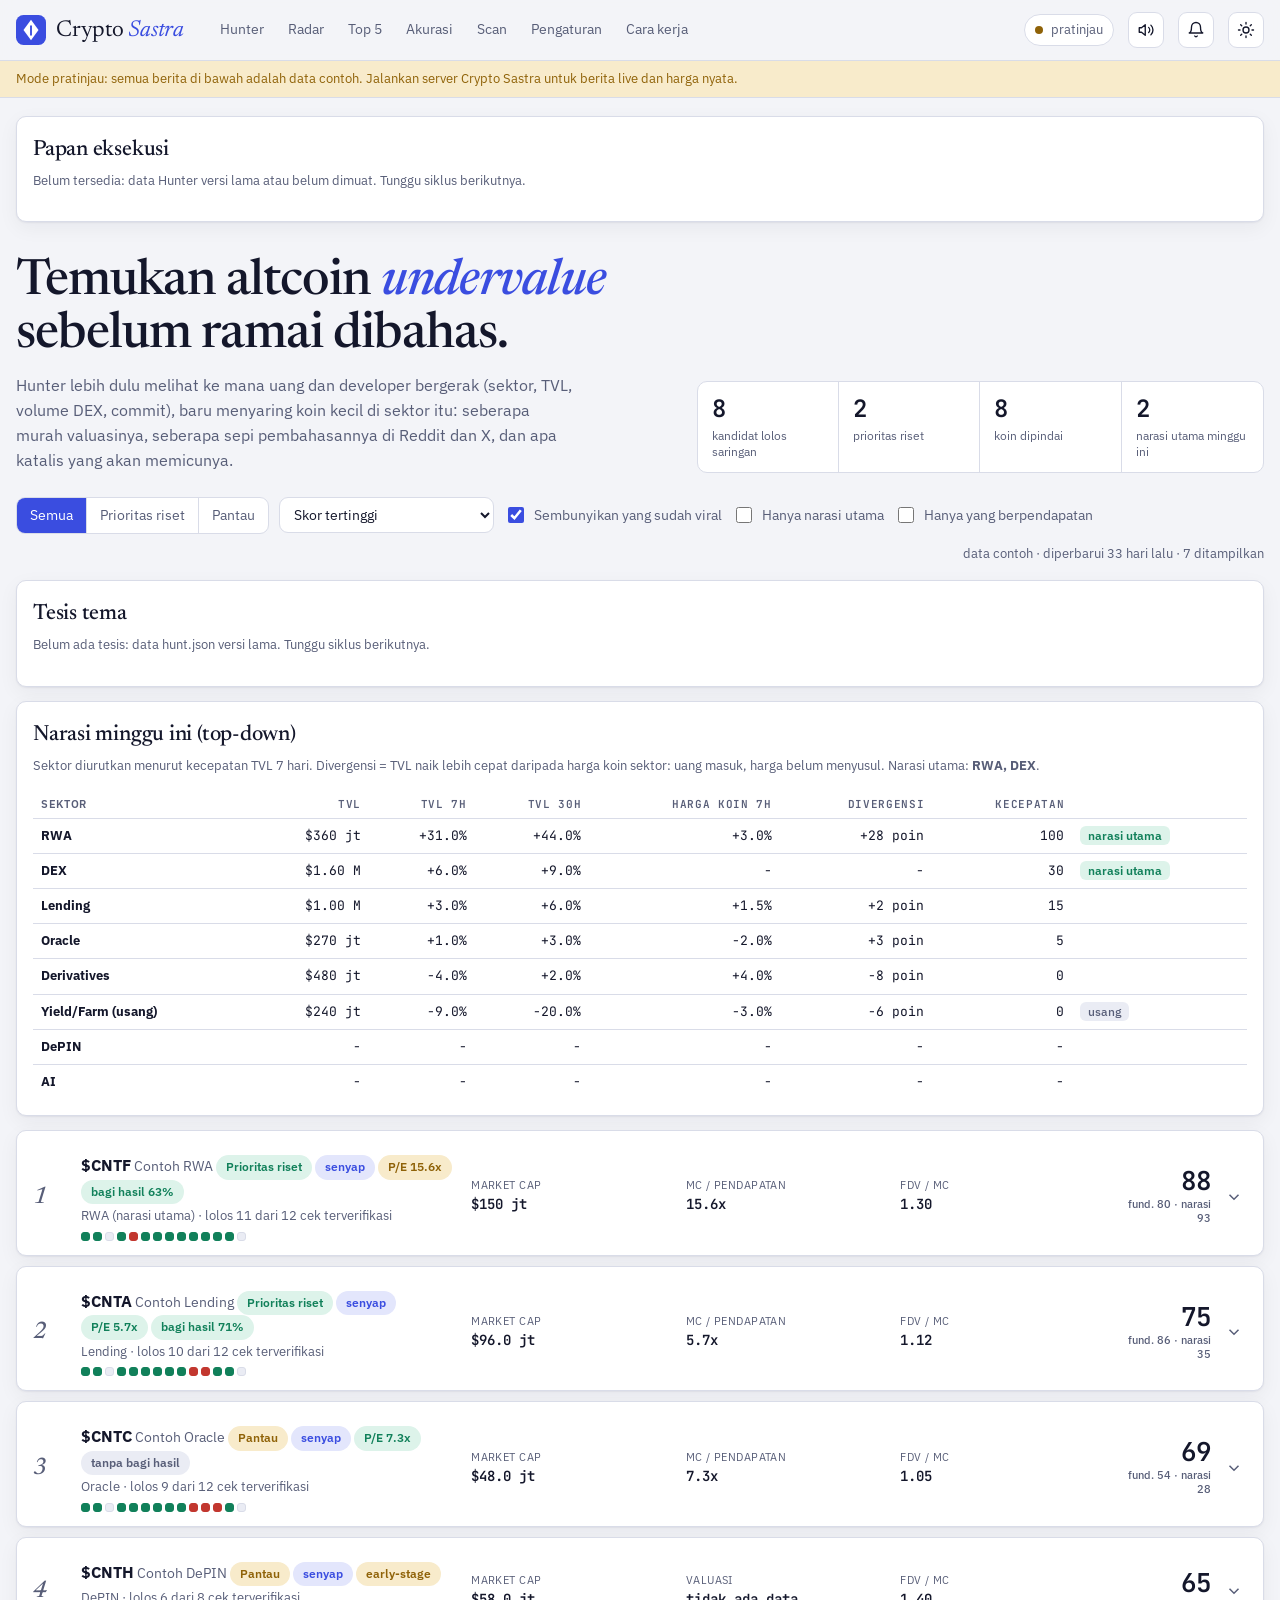
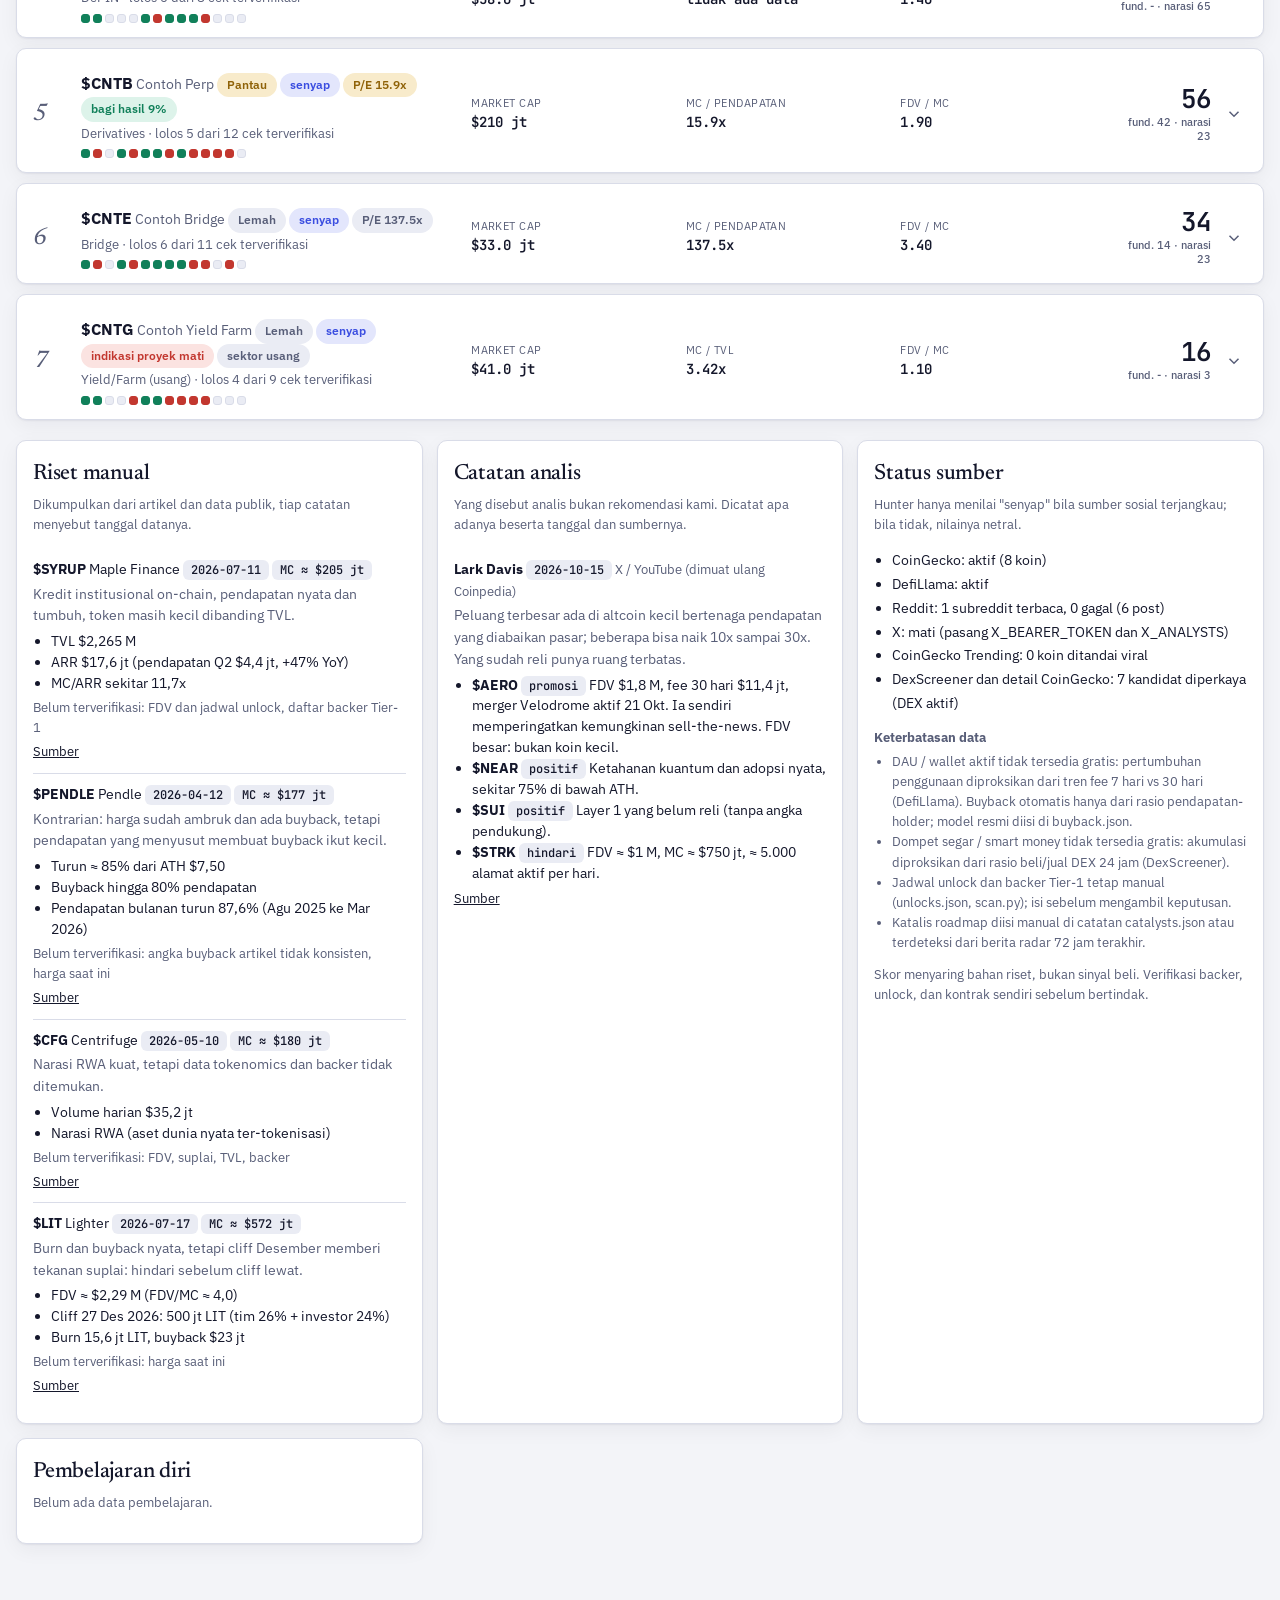
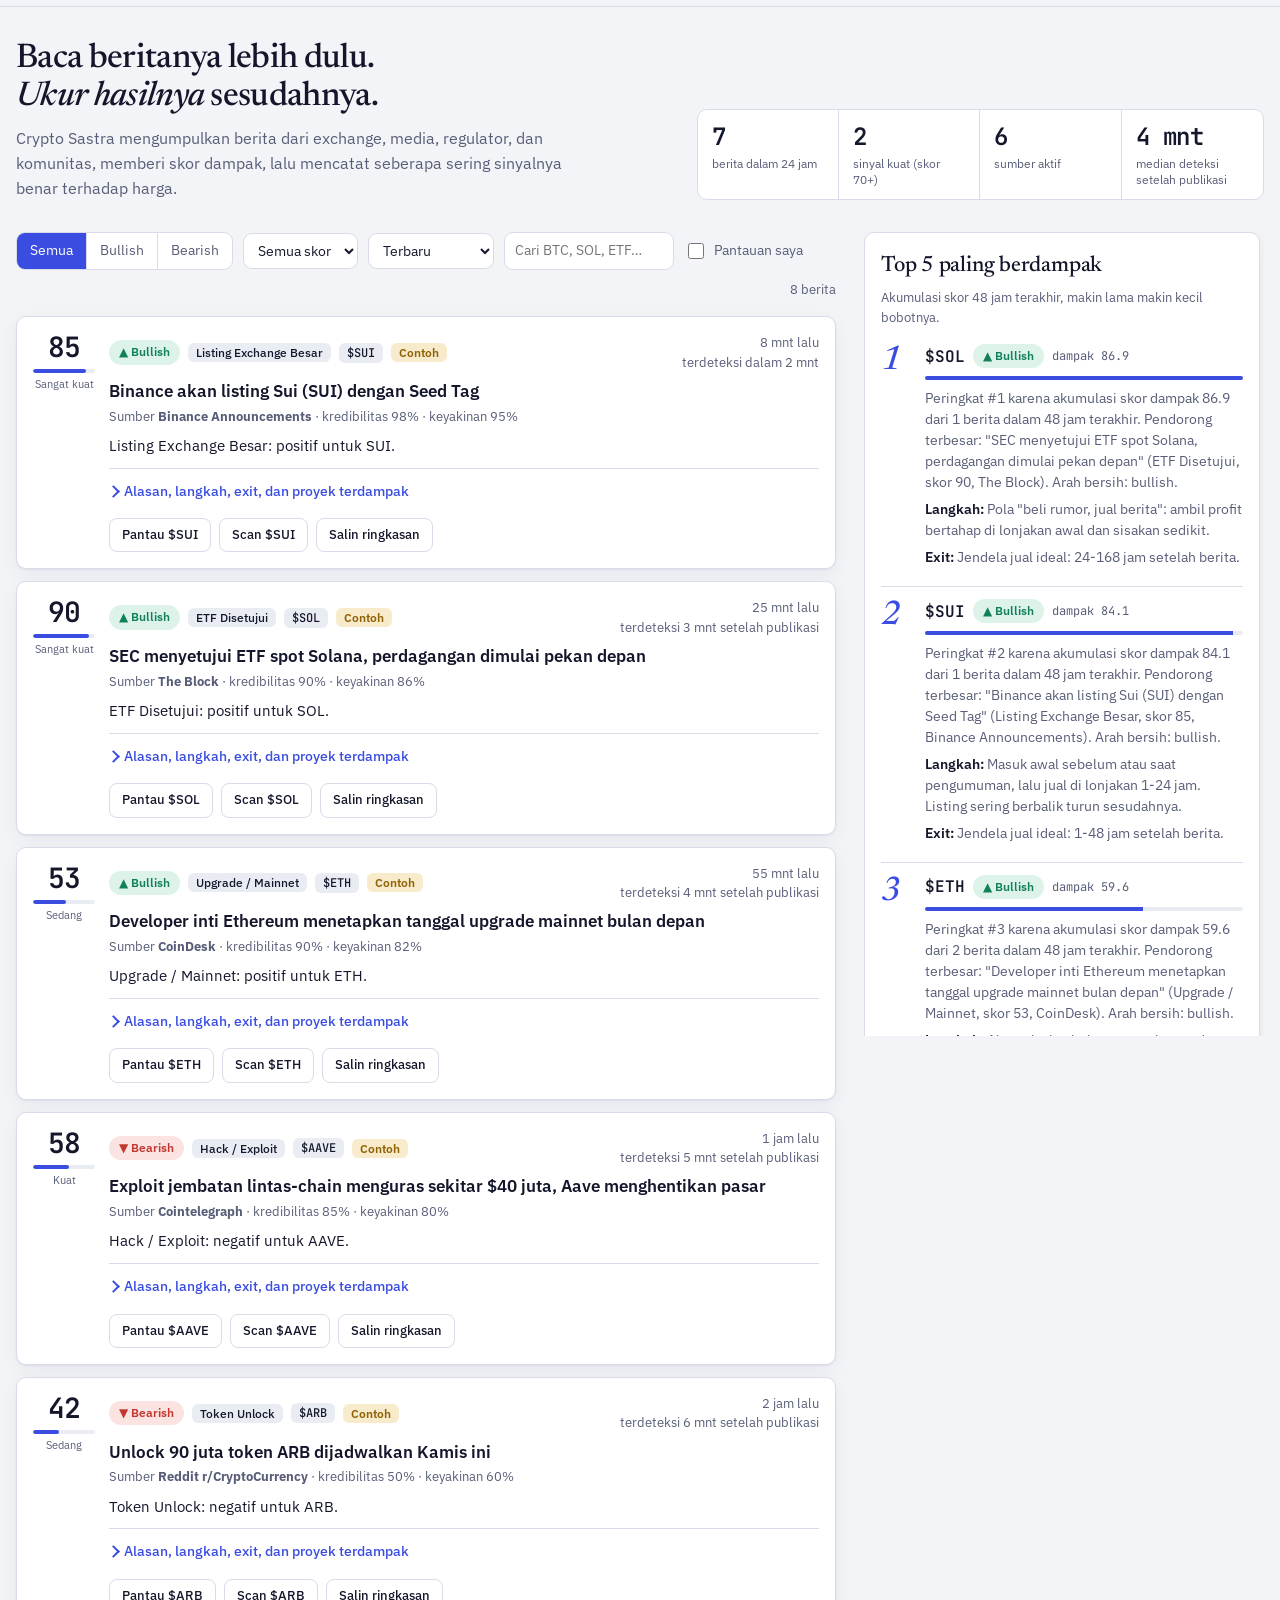
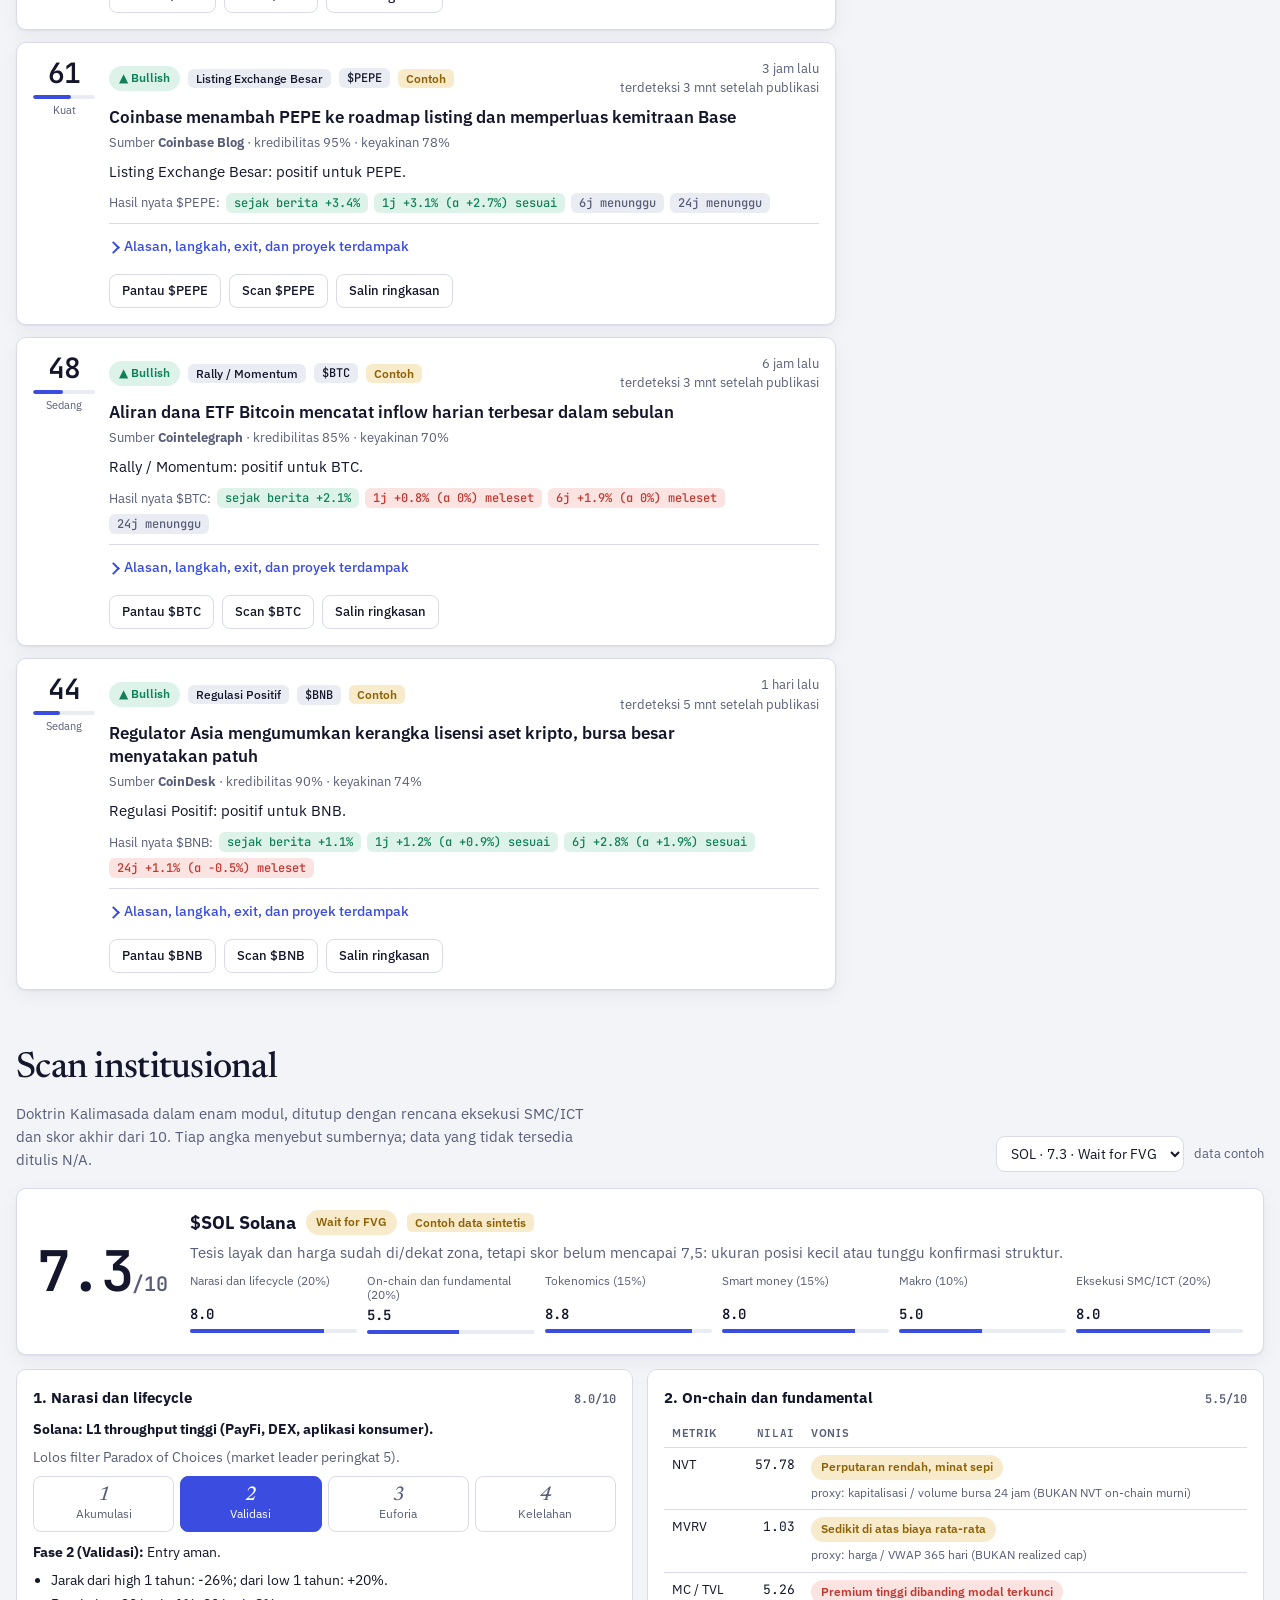
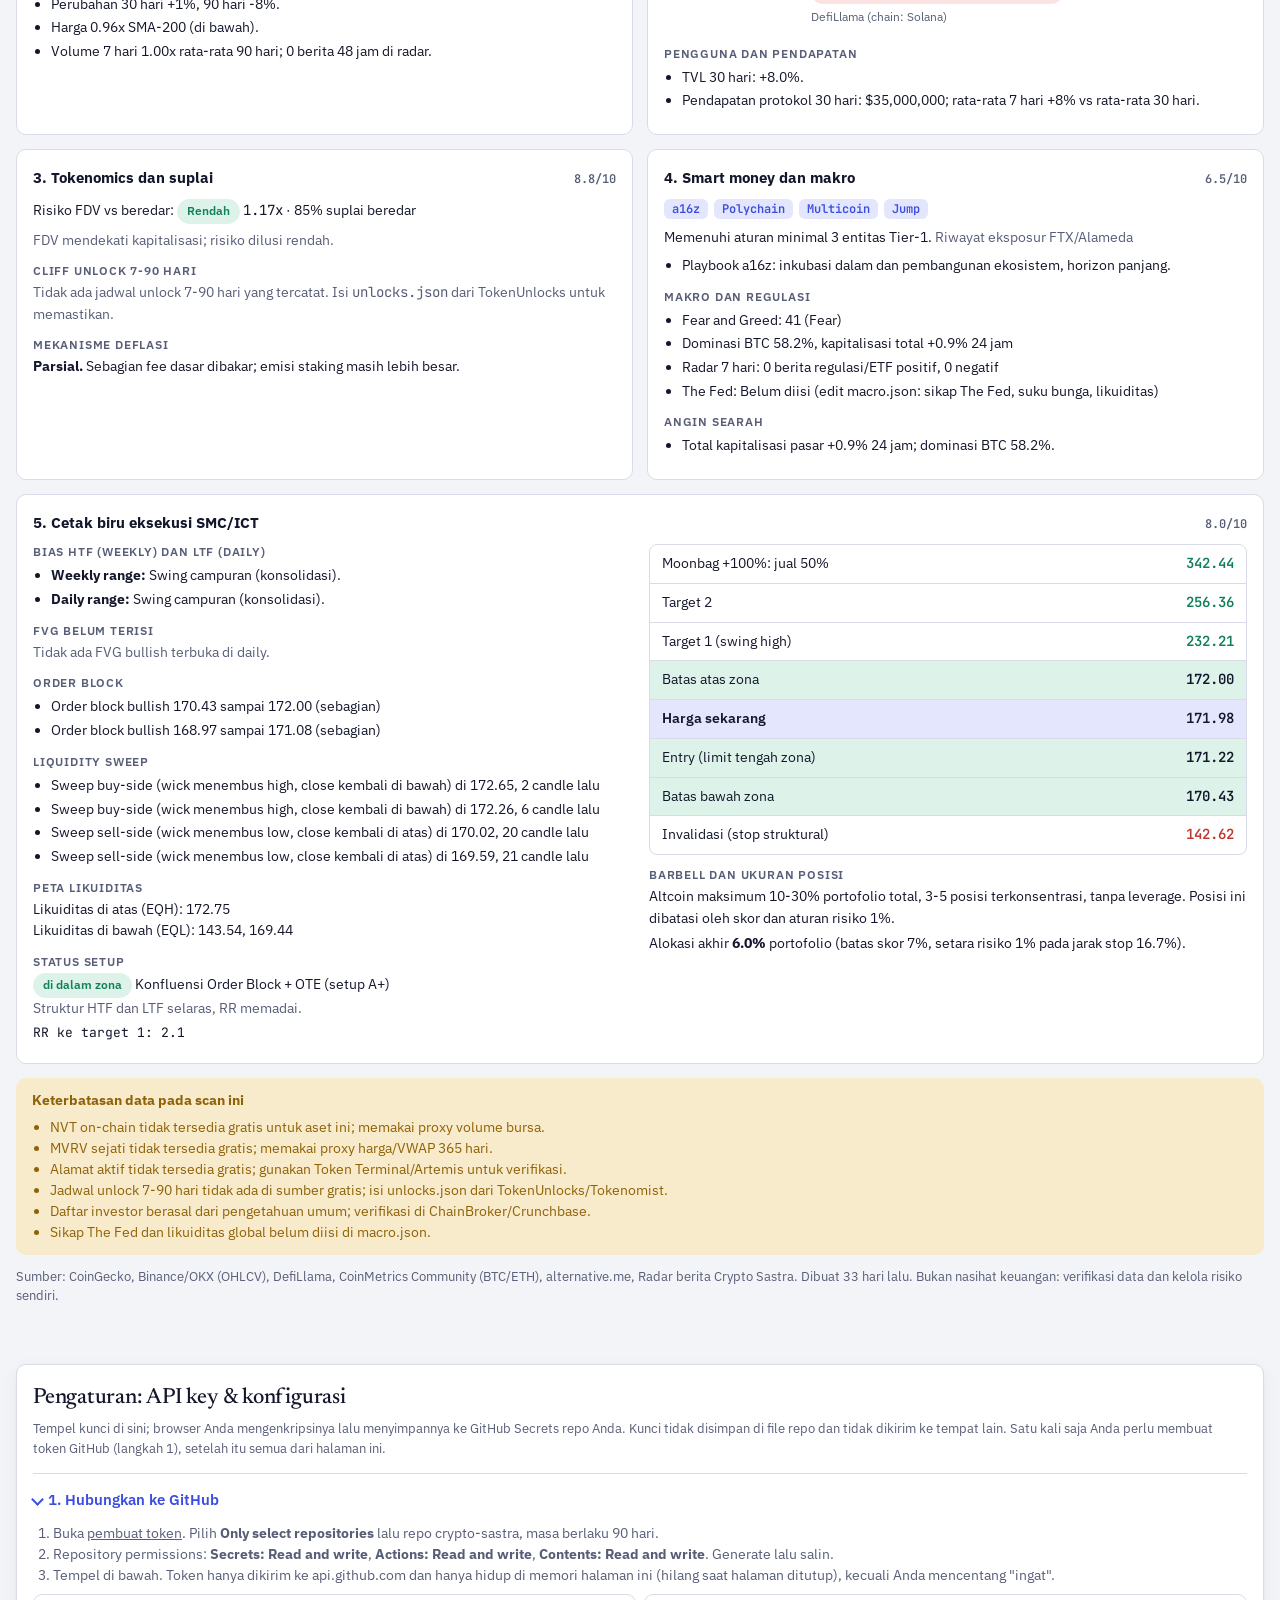
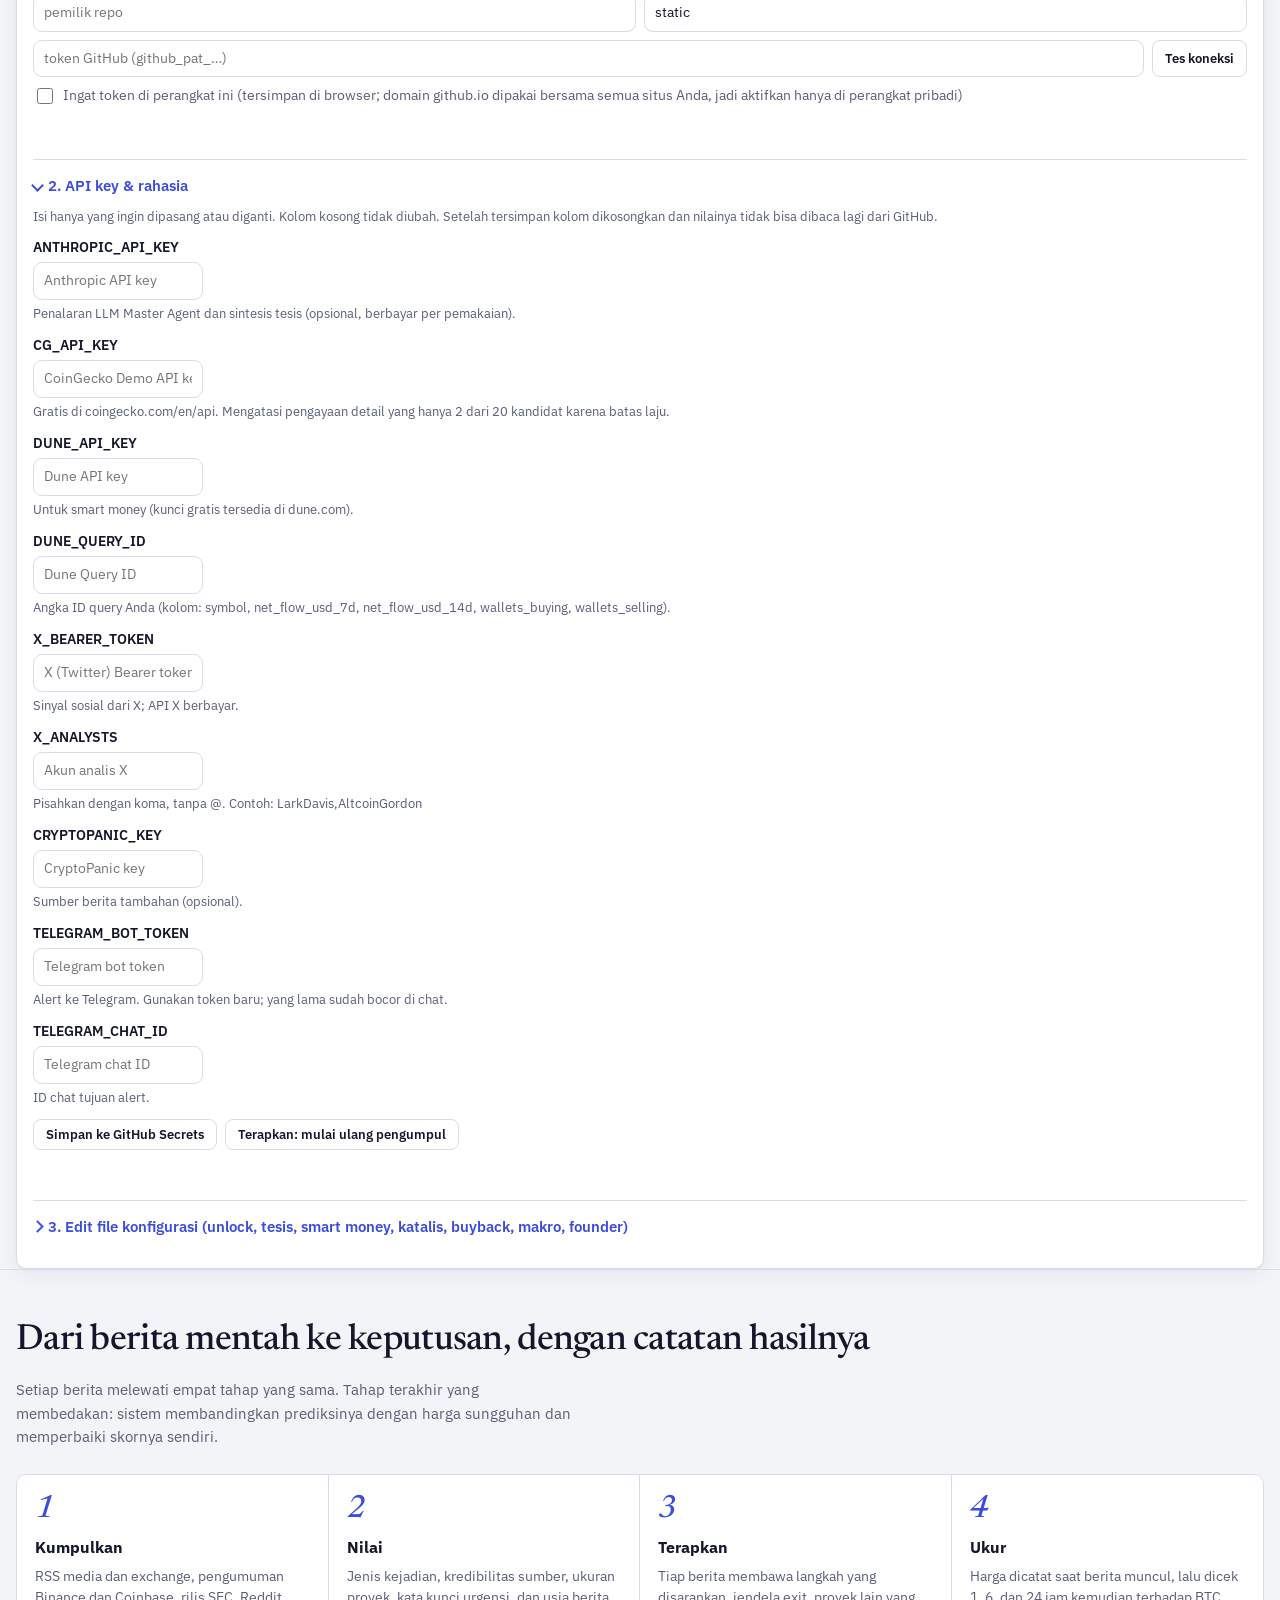
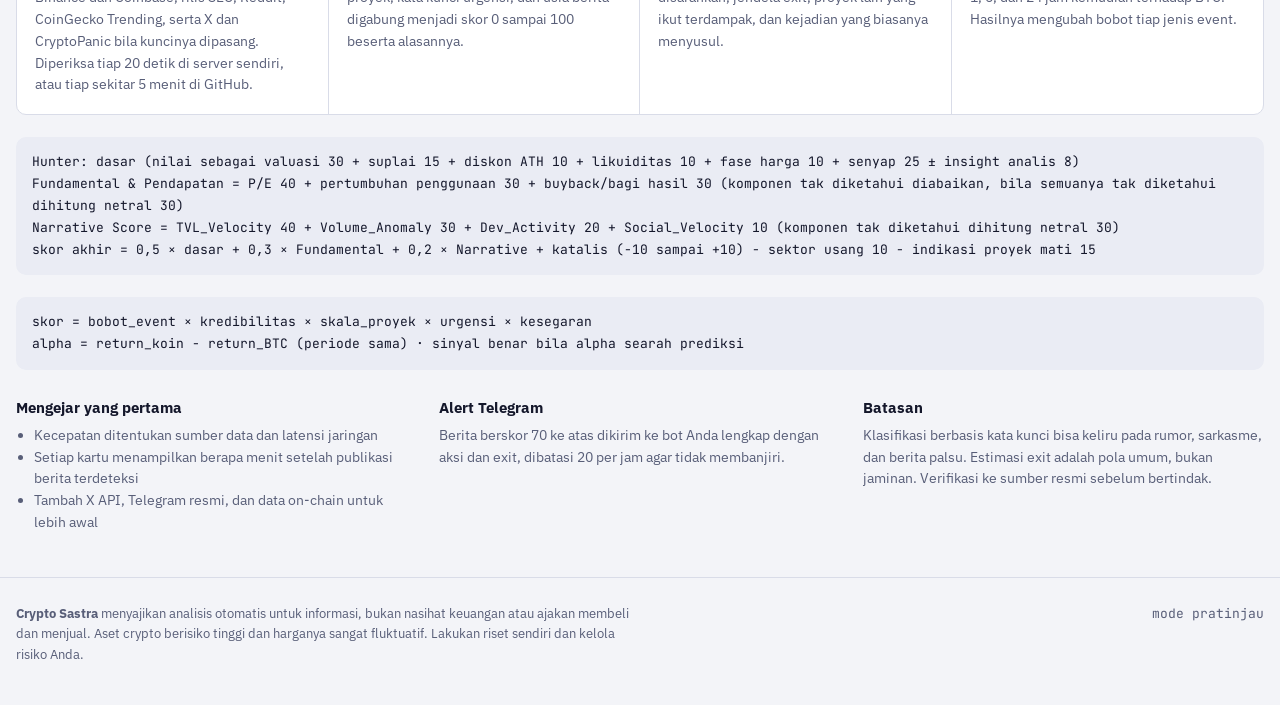
==== commit 8bda013a: "Menu Pengaturan: tempel API key ke GitHub Secrets (enkripsi di browser), mulai ulang pengumpul, edit" ====
--- a/static/index.html
+++ b/static/index.html
@@ -290,6 +290,10 @@
 .toast{position:fixed;left:50%;bottom:calc(20px + env(safe-area-inset-bottom,0px));transform:translate(-50%,20px);background:var(--fg);color:var(--bg);padding:9px 16px;border-radius:99px;font-size:14px;opacity:0;pointer-events:none;transition:.2s;z-index:40}
 .toast.show{opacity:1;transform:translate(-50%,0)}
 @media(prefers-reduced-motion:reduce){*{animation:none!important;transition:none!important}html{scroll-behavior:auto}}
+.stg h2{margin:0 0 4px}.stgd{border-top:1px solid var(--line);padding:10px 0}.stgd>summary{cursor:pointer;font-weight:600;font-size:15px;list-style:none}.stgd>summary::-webkit-details-marker{display:none}
+.stgol{margin:8px 0;padding-left:20px;font-size:13.5px;color:var(--mut)}.stgrow{display:flex;gap:8px;flex-wrap:wrap;margin:8px 0}.stgrow .field{flex:1 1 180px}
+.stgf{display:grid;grid-template-columns:minmax(0,1fr);gap:4px;margin-bottom:12px}.stgf label{font-size:13.5px;font-weight:600}.stgf small{color:var(--mut);font-size:12.5px}.stgf .ok{color:var(--up)}
+.stgmsg{font-size:13.5px;min-height:1.2em;margin:6px 0}.stgmsg.err{color:var(--dn)}.stgmsg.good{color:var(--up)}
 </style>
 
 <header class="top">
@@ -299,7 +303,7 @@
       <span class="wordmark">Crypto <em>Sastra</em></span>
     </a>
     <nav class="nav" aria-label="Navigasi">
-      <a href="#hunter">Hunter</a><a href="#radar-top">Radar</a><a href="#top5">Top 5</a><a href="#akurasi">Akurasi</a><a href="#scan">Scan</a><a href="#cara-kerja">Cara kerja</a>
+      <a href="#hunter">Hunter</a><a href="#radar-top">Radar</a><a href="#top5">Top 5</a><a href="#akurasi">Akurasi</a><a href="#scan">Scan</a><a href="#pengaturan">Pengaturan</a><a href="#cara-kerja">Cara kerja</a>
     </nav>
     <div class="sp"></div>
     <span class="live" id="live"><i></i><span id="liveTxt">menghubungkan…</span></span>
@@ -400,6 +404,28 @@
   <div id="scanOut"><div class="scanwait">Memuat daftar scan…</div></div>
 </section>
 
+<section class="wrap" id="pengaturan" aria-label="Pengaturan" style="padding-top:18px">
+ <div class="panel stg">
+  <h2>Pengaturan: API key &amp; konfigurasi</h2>
+  <p class="sub">Tempel kunci di sini; browser Anda mengenkripsinya lalu menyimpannya ke GitHub Secrets repo Anda. Kunci tidak disimpan di file repo dan tidak dikirim ke tempat lain. Satu kali saja Anda perlu membuat token GitHub (langkah 1), setelah itu semua dari halaman ini.</p>
+  <details class="stgd" open><summary>1. Hubungkan ke GitHub</summary>
+   <ol class="stgol"><li>Buka <a href="https://github.com/settings/personal-access-tokens/new" target="_blank" rel="noopener">pembuat token</a>. Pilih <b>Only select repositories</b> lalu repo crypto-sastra, masa berlaku 90 hari.</li>
+   <li>Repository permissions: <b>Secrets: Read and write</b>, <b>Actions: Read and write</b>, <b>Contents: Read and write</b>. Generate lalu salin.</li><li>Tempel di bawah. Token hanya dikirim ke api.github.com dan hanya hidup di memori halaman ini (hilang saat halaman ditutup), kecuali Anda mencentang "ingat".</li></ol>
+   <div class="stgrow"><input class="field" id="gOwner" placeholder="pemilik repo" autocomplete="off"><input class="field" id="gRepo" placeholder="nama repo" autocomplete="off"></div>
+   <div class="stgrow"><input class="field" id="gTok" type="password" placeholder="token GitHub (github_pat_…)" autocomplete="off" spellcheck="false"><button class="btnl" id="gTest" type="button">Tes koneksi</button></div>
+   <label class="chk"><input type="checkbox" id="gRemember"> Ingat token di perangkat ini (tersimpan di browser; domain github.io dipakai bersama semua situs Anda, jadi aktifkan hanya di perangkat pribadi)</label>
+   <p class="mut stgmsg" id="gMsg" role="status"></p></details>
+  <details class="stgd" open><summary>2. API key &amp; rahasia</summary>
+   <p class="sub" style="margin:6px 0 10px">Isi hanya yang ingin dipasang atau diganti. Kolom kosong tidak diubah. Setelah tersimpan kolom dikosongkan dan nilainya tidak bisa dibaca lagi dari GitHub.</p>
+   <div id="sFields"></div>
+   <div class="stgrow"><button class="btnl" id="sSave" type="button">Simpan ke GitHub Secrets</button><button class="btnl" id="sRestart" type="button">Terapkan: mulai ulang pengumpul</button></div>
+   <p class="mut stgmsg" id="sMsg" role="status"></p><div id="sStatus"></div></details>
+  <details class="stgd"><summary>3. Edit file konfigurasi (unlock, tesis, smart money, katalis, buyback, makro, founder)</summary>
+   <p class="sub" style="margin:6px 0 10px">Perubahan disimpan sebagai commit ke branch main dan dibaca pengumpul pada siklus berikutnya (sekitar 3 menit), tanpa mulai ulang.</p>
+   <div class="stgrow"><select class="field" id="cFile"></select><button class="btnl" id="cLoad" type="button">Muat</button><button class="btnl" id="cTpl" type="button">Sisipkan contoh baris</button></div>
+   <textarea class="field" id="cText" rows="14" spellcheck="false" style="width:100%;font:13px var(--f-mono);margin-top:8px" placeholder="Muat file dulu"></textarea>
+   <div class="stgrow"><button class="btnl" id="cSave" type="button">Simpan perubahan</button></div><p class="mut stgmsg" id="cMsg" role="status"></p></details>
+ </div></section>
 <section class="how" id="cara-kerja">
   <div class="wrap">
     <h2>Dari berita mentah ke keputusan, dengan catatan hasilnya</h2>
@@ -936,6 +962,61 @@
 init();
 })();
 </script>
+<script>var SB=(()=>{var G0=(a=>typeof require<"u"?require:typeof Proxy<"u"?new Proxy(a,{get:(o,s)=>(typeof require<"u"?require:o)[s]}):a)(function(a){if(typeof require<"u")return require.apply(this,arguments);throw Error('Dynamic require of "'+a+'" is not supported')});var Tf=(a,o)=>()=>{try{return o||a((o={exports:{}}).exports,o),o.exports}catch(s){throw o=0,s}};var Z0=Tf(()=>{});var q0=Tf((H1,kf)=>{(function(a){"use strict";var o=function(r){var x,t=new Float64Array(16);if(r)for(x=0;x<r.length;x++)t[x]=r[x];return t},s=function(){throw new Error("no PRNG")},U=new Uint8Array(16),N=new Uint8Array(32);N[0]=9;var Q=o(),nf=o([1]),Af=o([56129,1]),yf=o([30883,4953,19914,30187,55467,16705,2637,112,59544,30585,16505,36039,65139,11119,27886,20995]),Yf=o([61785,9906,39828,60374,45398,33411,5274,224,53552,61171,33010,6542,64743,22239,55772,9222]),bf=o([54554,36645,11616,51542,42930,38181,51040,26924,56412,64982,57905,49316,21502,52590,14035,8553]),uf=o([26200,26214,26214,26214,26214,26214,26214,26214,26214,26214,26214,26214,26214,26214,26214,26214]),d1=o([41136,18958,6951,50414,58488,44335,6150,12099,55207,15867,153,11085,57099,20417,9344,11139]);function U0(r,x,t,f){r[x]=t>>24&255,r[x+1]=t>>16&255,r[x+2]=t>>8&255,r[x+3]=t&255,r[x+4]=f>>24&255,r[x+5]=f>>16&255,r[x+6]=f>>8&255,r[x+7]=f&255}function x0(r,x,t,f,e){var i,h=0;for(i=0;i<e;i++)h|=r[x+i]^t[f+i];return(1&h-1>>>8)-1}function B0(r,x,t,f){return x0(r,x,t,f,16)}function e0(r,x,t,f){return x0(r,x,t,f,32)}function y1(r,x,t,f){for(var e=f[0]&255|(f[1]&255)<<8|(f[2]&255)<<16|(f[3]&255)<<24,i=t[0]&255|(t[1]&255)<<8|(t[2]&255)<<16|(t[3]&255)<<24,h=t[4]&255|(t[5]&255)<<8|(t[6]&255)<<16|(t[7]&255)<<24,l=t[8]&255|(t[9]&255)<<8|(t[10]&255)<<16|(t[11]&255)<<24,w=t[12]&255|(t[13]&255)<<8|(t[14]&255)<<16|(t[15]&255)<<24,M=f[4]&255|(f[5]&255)<<8|(f[6]&255)<<16|(f[7]&255)<<24,g=x[0]&255|(x[1]&255)<<8|(x[2]&255)<<16|(x[3]&255)<<24,V=x[4]&255|(x[5]&255)<<8|(x[6]&255)<<16|(x[7]&255)<<24,E=x[8]&255|(x[9]&255)<<8|(x[10]&255)<<16|(x[11]&255)<<24,j=x[12]&255|(x[13]&255)<<8|(x[14]&255)<<16|(x[15]&255)<<24,I=f[8]&255|(f[9]&255)<<8|(f[10]&255)<<16|(f[11]&255)<<24,O=t[16]&255|(t[17]&255)<<8|(t[18]&255)<<16|(t[19]&255)<<24,z=t[20]&255|(t[21]&255)<<8|(t[22]&255)<<16|(t[23]&255)<<24,L=t[24]&255|(t[25]&255)<<8|(t[26]&255)<<16|(t[27]&255)<<24,C=t[28]&255|(t[29]&255)<<8|(t[30]&255)<<16|(t[31]&255)<<24,R=f[12]&255|(f[13]&255)<<8|(f[14]&255)<<16|(f[15]&255)<<24,p=e,T=i,A=h,B=l,S=w,v=M,c=g,b=V,y=E,u=j,d=I,_=O,Y=z,P=L,H=C,K=R,n,G=0;G<20;G+=2)n=p+Y|0,S^=n<<7|n>>>25,n=S+p|0,y^=n<<9|n>>>23,n=y+S|0,Y^=n<<13|n>>>19,n=Y+y|0,p^=n<<18|n>>>14,n=v+T|0,u^=n<<7|n>>>25,n=u+v|0,P^=n<<9|n>>>23,n=P+u|0,T^=n<<13|n>>>19,n=T+P|0,v^=n<<18|n>>>14,n=d+c|0,H^=n<<7|n>>>25,n=H+d|0,A^=n<<9|n>>>23,n=A+H|0,c^=n<<13|n>>>19,n=c+A|0,d^=n<<18|n>>>14,n=K+_|0,B^=n<<7|n>>>25,n=B+K|0,b^=n<<9|n>>>23,n=b+B|0,_^=n<<13|n>>>19,n=_+b|0,K^=n<<18|n>>>14,n=p+B|0,T^=n<<7|n>>>25,n=T+p|0,A^=n<<9|n>>>23,n=A+T|0,B^=n<<13|n>>>19,n=B+A|0,p^=n<<18|n>>>14,n=v+S|0,c^=n<<7|n>>>25,n=c+v|0,b^=n<<9|n>>>23,n=b+c|0,S^=n<<13|n>>>19,n=S+b|0,v^=n<<18|n>>>14,n=d+u|0,_^=n<<7|n>>>25,n=_+d|0,y^=n<<9|n>>>23,n=y+_|0,u^=n<<13|n>>>19,n=u+y|0,d^=n<<18|n>>>14,n=K+H|0,Y^=n<<7|n>>>25,n=Y+K|0,P^=n<<9|n>>>23,n=P+Y|0,H^=n<<13|n>>>19,n=H+P|0,K^=n<<18|n>>>14;p=p+e|0,T=T+i|0,A=A+h|0,B=B+l|0,S=S+w|0,v=v+M|0,c=c+g|0,b=b+V|0,y=y+E|0,u=u+j|0,d=d+I|0,_=_+O|0,Y=Y+z|0,P=P+L|0,H=H+C|0,K=K+R|0,r[0]=p>>>0&255,r[1]=p>>>8&255,r[2]=p>>>16&255,r[3]=p>>>24&255,r[4]=T>>>0&255,r[5]=T>>>8&255,r[6]=T>>>16&255,r[7]=T>>>24&255,r[8]=A>>>0&255,r[9]=A>>>8&255,r[10]=A>>>16&255,r[11]=A>>>24&255,r[12]=B>>>0&255,r[13]=B>>>8&255,r[14]=B>>>16&255,r[15]=B>>>24&255,r[16]=S>>>0&255,r[17]=S>>>8&255,r[18]=S>>>16&255,r[19]=S>>>24&255,r[20]=v>>>0&255,r[21]=v>>>8&255,r[22]=v>>>16&255,r[23]=v>>>24&255,r[24]=c>>>0&255,r[25]=c>>>8&255,r[26]=c>>>16&255,r[27]=c>>>24&255,r[28]=b>>>0&255,r[29]=b>>>8&255,r[30]=b>>>16&255,r[31]=b>>>24&255,r[32]=y>>>0&255,r[33]=y>>>8&255,r[34]=y>>>16&255,r[35]=y>>>24&255,r[36]=u>>>0&255,r[37]=u>>>8&255,r[38]=u>>>16&255,r[39]=u>>>24&255,r[40]=d>>>0&255,r[41]=d>>>8&255,r[42]=d>>>16&255,r[43]=d>>>24&255,r[44]=_>>>0&255,r[45]=_>>>8&255,r[46]=_>>>16&255,r[47]=_>>>24&255,r[48]=Y>>>0&255,r[49]=Y>>>8&255,r[50]=Y>>>16&255,r[51]=Y>>>24&255,r[52]=P>>>0&255,r[53]=P>>>8&255,r[54]=P>>>16&255,r[55]=P>>>24&255,r[56]=H>>>0&255,r[57]=H>>>8&255,r[58]=H>>>16&255,r[59]=H>>>24&255,r[60]=K>>>0&255,r[61]=K>>>8&255,r[62]=K>>>16&255,r[63]=K>>>24&255}function _1(r,x,t,f){for(var e=f[0]&255|(f[1]&255)<<8|(f[2]&255)<<16|(f[3]&255)<<24,i=t[0]&255|(t[1]&255)<<8|(t[2]&255)<<16|(t[3]&255)<<24,h=t[4]&255|(t[5]&255)<<8|(t[6]&255)<<16|(t[7]&255)<<24,l=t[8]&255|(t[9]&255)<<8|(t[10]&255)<<16|(t[11]&255)<<24,w=t[12]&255|(t[13]&255)<<8|(t[14]&255)<<16|(t[15]&255)<<24,M=f[4]&255|(f[5]&255)<<8|(f[6]&255)<<16|(f[7]&255)<<24,g=x[0]&255|(x[1]&255)<<8|(x[2]&255)<<16|(x[3]&255)<<24,V=x[4]&255|(x[5]&255)<<8|(x[6]&255)<<16|(x[7]&255)<<24,E=x[8]&255|(x[9]&255)<<8|(x[10]&255)<<16|(x[11]&255)<<24,j=x[12]&255|(x[13]&255)<<8|(x[14]&255)<<16|(x[15]&255)<<24,I=f[8]&255|(f[9]&255)<<8|(f[10]&255)<<16|(f[11]&255)<<24,O=t[16]&255|(t[17]&255)<<8|(t[18]&255)<<16|(t[19]&255)<<24,z=t[20]&255|(t[21]&255)<<8|(t[22]&255)<<16|(t[23]&255)<<24,L=t[24]&255|(t[25]&255)<<8|(t[26]&255)<<16|(t[27]&255)<<24,C=t[28]&255|(t[29]&255)<<8|(t[30]&255)<<16|(t[31]&255)<<24,R=f[12]&255|(f[13]&255)<<8|(f[14]&255)<<16|(f[15]&255)<<24,p=e,T=i,A=h,B=l,S=w,v=M,c=g,b=V,y=E,u=j,d=I,_=O,Y=z,P=L,H=C,K=R,n,G=0;G<20;G+=2)n=p+Y|0,S^=n<<7|n>>>25,n=S+p|0,y^=n<<9|n>>>23,n=y+S|0,Y^=n<<13|n>>>19,n=Y+y|0,p^=n<<18|n>>>14,n=v+T|0,u^=n<<7|n>>>25,n=u+v|0,P^=n<<9|n>>>23,n=P+u|0,T^=n<<13|n>>>19,n=T+P|0,v^=n<<18|n>>>14,n=d+c|0,H^=n<<7|n>>>25,n=H+d|0,A^=n<<9|n>>>23,n=A+H|0,c^=n<<13|n>>>19,n=c+A|0,d^=n<<18|n>>>14,n=K+_|0,B^=n<<7|n>>>25,n=B+K|0,b^=n<<9|n>>>23,n=b+B|0,_^=n<<13|n>>>19,n=_+b|0,K^=n<<18|n>>>14,n=p+B|0,T^=n<<7|n>>>25,n=T+p|0,A^=n<<9|n>>>23,n=A+T|0,B^=n<<13|n>>>19,n=B+A|0,p^=n<<18|n>>>14,n=v+S|0,c^=n<<7|n>>>25,n=c+v|0,b^=n<<9|n>>>23,n=b+c|0,S^=n<<13|n>>>19,n=S+b|0,v^=n<<18|n>>>14,n=d+u|0,_^=n<<7|n>>>25,n=_+d|0,y^=n<<9|n>>>23,n=y+_|0,u^=n<<13|n>>>19,n=u+y|0,d^=n<<18|n>>>14,n=K+H|0,Y^=n<<7|n>>>25,n=Y+K|0,P^=n<<9|n>>>23,n=P+Y|0,H^=n<<13|n>>>19,n=H+P|0,K^=n<<18|n>>>14;r[0]=p>>>0&255,r[1]=p>>>8&255,r[2]=p>>>16&255,r[3]=p>>>24&255,r[4]=v>>>0&255,r[5]=v>>>8&255,r[6]=v>>>16&255,r[7]=v>>>24&255,r[8]=d>>>0&255,r[9]=d>>>8&255,r[10]=d>>>16&255,r[11]=d>>>24&255,r[12]=K>>>0&255,r[13]=K>>>8&255,r[14]=K>>>16&255,r[15]=K>>>24&255,r[16]=c>>>0&255,r[17]=c>>>8&255,r[18]=c>>>16&255,r[19]=c>>>24&255,r[20]=b>>>0&255,r[21]=b>>>8&255,r[22]=b>>>16&255,r[23]=b>>>24&255,r[24]=y>>>0&255,r[25]=y>>>8&255,r[26]=y>>>16&255,r[27]=y>>>24&255,r[28]=u>>>0&255,r[29]=u>>>8&255,r[30]=u>>>16&255,r[31]=u>>>24&255}function Nf(r,x,t,f){y1(r,x,t,f)}function Df(r,x,t,f){_1(r,x,t,f)}var Bf=new Uint8Array([101,120,112,97,110,100,32,51,50,45,98,121,116,101,32,107]);function S0(r,x,t,f,e,i,h){var l=new Uint8Array(16),w=new Uint8Array(64),M,g;for(g=0;g<16;g++)l[g]=0;for(g=0;g<8;g++)l[g]=i[g];for(;e>=64;){for(Nf(w,l,h,Bf),g=0;g<64;g++)r[x+g]=t[f+g]^w[g];for(M=1,g=8;g<16;g++)M=M+(l[g]&255)|0,l[g]=M&255,M>>>=8;e-=64,x+=64,f+=64}if(e>0)for(Nf(w,l,h,Bf),g=0;g<e;g++)r[x+g]=t[f+g]^w[g];return 0}function M0(r,x,t,f,e){var i=new Uint8Array(16),h=new Uint8Array(64),l,w;for(w=0;w<16;w++)i[w]=0;for(w=0;w<8;w++)i[w]=f[w];for(;t>=64;){for(Nf(h,i,e,Bf),w=0;w<64;w++)r[x+w]=h[w];for(l=1,w=8;w<16;w++)l=l+(i[w]&255)|0,i[w]=l&255,l>>>=8;t-=64,x+=64}if(t>0)for(Nf(h,i,e,Bf),w=0;w<t;w++)r[x+w]=h[w];return 0}function T0(r,x,t,f,e){var i=new Uint8Array(32);Df(i,f,e,Bf);for(var h=new Uint8Array(8),l=0;l<8;l++)h[l]=f[l+16];return M0(r,x,t,h,i)}function n0(r,x,t,f,e,i,h){var l=new Uint8Array(32);Df(l,i,h,Bf);for(var w=new Uint8Array(8),M=0;M<8;M++)w[M]=i[M+16];return S0(r,x,t,f,e,w,l)}var Gf=function(r){this.buffer=new Uint8Array(16),this.r=new Uint16Array(10),this.h=new Uint16Array(10),this.pad=new Uint16Array(8),this.leftover=0,this.fin=0;var x,t,f,e,i,h,l,w;x=r[0]&255|(r[1]&255)<<8,this.r[0]=x&8191,t=r[2]&255|(r[3]&255)<<8,this.r[1]=(x>>>13|t<<3)&8191,f=r[4]&255|(r[5]&255)<<8,this.r[2]=(t>>>10|f<<6)&7939,e=r[6]&255|(r[7]&255)<<8,this.r[3]=(f>>>7|e<<9)&8191,i=r[8]&255|(r[9]&255)<<8,this.r[4]=(e>>>4|i<<12)&255,this.r[5]=i>>>1&8190,h=r[10]&255|(r[11]&255)<<8,this.r[6]=(i>>>14|h<<2)&8191,l=r[12]&255|(r[13]&255)<<8,this.r[7]=(h>>>11|l<<5)&8065,w=r[14]&255|(r[15]&255)<<8,this.r[8]=(l>>>8|w<<8)&8191,this.r[9]=w>>>5&127,this.pad[0]=r[16]&255|(r[17]&255)<<8,this.pad[1]=r[18]&255|(r[19]&255)<<8,this.pad[2]=r[20]&255|(r[21]&255)<<8,this.pad[3]=r[22]&255|(r[23]&255)<<8,this.pad[4]=r[24]&255|(r[25]&255)<<8,this.pad[5]=r[26]&255|(r[27]&255)<<8,this.pad[6]=r[28]&255|(r[29]&255)<<8,this.pad[7]=r[30]&255|(r[31]&255)<<8};Gf.prototype.blocks=function(r,x,t){for(var f=this.fin?0:2048,e,i,h,l,w,M,g,V,E,j,I,O,z,L,C,R,p,T,A,B=this.h[0],S=this.h[1],v=this.h[2],c=this.h[3],b=this.h[4],y=this.h[5],u=this.h[6],d=this.h[7],_=this.h[8],Y=this.h[9],P=this.r[0],H=this.r[1],K=this.r[2],n=this.r[3],G=this.r[4],J=this.r[5],W=this.r[6],D=this.r[7],q=this.r[8],X=this.r[9];t>=16;)e=r[x+0]&255|(r[x+1]&255)<<8,B+=e&8191,i=r[x+2]&255|(r[x+3]&255)<<8,S+=(e>>>13|i<<3)&8191,h=r[x+4]&255|(r[x+5]&255)<<8,v+=(i>>>10|h<<6)&8191,l=r[x+6]&255|(r[x+7]&255)<<8,c+=(h>>>7|l<<9)&8191,w=r[x+8]&255|(r[x+9]&255)<<8,b+=(l>>>4|w<<12)&8191,y+=w>>>1&8191,M=r[x+10]&255|(r[x+11]&255)<<8,u+=(w>>>14|M<<2)&8191,g=r[x+12]&255|(r[x+13]&255)<<8,d+=(M>>>11|g<<5)&8191,V=r[x+14]&255|(r[x+15]&255)<<8,_+=(g>>>8|V<<8)&8191,Y+=V>>>5|f,E=0,j=E,j+=B*P,j+=S*(5*X),j+=v*(5*q),j+=c*(5*D),j+=b*(5*W),E=j>>>13,j&=8191,j+=y*(5*J),j+=u*(5*G),j+=d*(5*n),j+=_*(5*K),j+=Y*(5*H),E+=j>>>13,j&=8191,I=E,I+=B*H,I+=S*P,I+=v*(5*X),I+=c*(5*q),I+=b*(5*D),E=I>>>13,I&=8191,I+=y*(5*W),I+=u*(5*J),I+=d*(5*G),I+=_*(5*n),I+=Y*(5*K),E+=I>>>13,I&=8191,O=E,O+=B*K,O+=S*H,O+=v*P,O+=c*(5*X),O+=b*(5*q),E=O>>>13,O&=8191,O+=y*(5*D),O+=u*(5*W),O+=d*(5*J),O+=_*(5*G),O+=Y*(5*n),E+=O>>>13,O&=8191,z=E,z+=B*n,z+=S*K,z+=v*H,z+=c*P,z+=b*(5*X),E=z>>>13,z&=8191,z+=y*(5*q),z+=u*(5*D),z+=d*(5*W),z+=_*(5*J),z+=Y*(5*G),E+=z>>>13,z&=8191,L=E,L+=B*G,L+=S*n,L+=v*K,L+=c*H,L+=b*P,E=L>>>13,L&=8191,L+=y*(5*X),L+=u*(5*q),L+=d*(5*D),L+=_*(5*W),L+=Y*(5*J),E+=L>>>13,L&=8191,C=E,C+=B*J,C+=S*G,C+=v*n,C+=c*K,C+=b*H,E=C>>>13,C&=8191,C+=y*P,C+=u*(5*X),C+=d*(5*q),C+=_*(5*D),C+=Y*(5*W),E+=C>>>13,C&=8191,R=E,R+=B*W,R+=S*J,R+=v*G,R+=c*n,R+=b*K,E=R>>>13,R&=8191,R+=y*H,R+=u*P,R+=d*(5*X),R+=_*(5*q),R+=Y*(5*D),E+=R>>>13,R&=8191,p=E,p+=B*D,p+=S*W,p+=v*J,p+=c*G,p+=b*n,E=p>>>13,p&=8191,p+=y*K,p+=u*H,p+=d*P,p+=_*(5*X),p+=Y*(5*q),E+=p>>>13,p&=8191,T=E,T+=B*q,T+=S*D,T+=v*W,T+=c*J,T+=b*G,E=T>>>13,T&=8191,T+=y*n,T+=u*K,T+=d*H,T+=_*P,T+=Y*(5*X),E+=T>>>13,T&=8191,A=E,A+=B*X,A+=S*q,A+=v*D,A+=c*W,A+=b*J,E=A>>>13,A&=8191,A+=y*G,A+=u*n,A+=d*K,A+=_*H,A+=Y*P,E+=A>>>13,A&=8191,E=(E<<2)+E|0,E=E+j|0,j=E&8191,E=E>>>13,I+=E,B=j,S=I,v=O,c=z,b=L,y=C,u=R,d=p,_=T,Y=A,x+=16,t-=16;this.h[0]=B,this.h[1]=S,this.h[2]=v,this.h[3]=c,this.h[4]=b,this.h[5]=y,this.h[6]=u,this.h[7]=d,this.h[8]=_,this.h[9]=Y},Gf.prototype.finish=function(r,x){var t=new Uint16Array(10),f,e,i,h;if(this.leftover){for(h=this.leftover,this.buffer[h++]=1;h<16;h++)this.buffer[h]=0;this.fin=1,this.blocks(this.buffer,0,16)}for(f=this.h[1]>>>13,this.h[1]&=8191,h=2;h<10;h++)this.h[h]+=f,f=this.h[h]>>>13,this.h[h]&=8191;for(this.h[0]+=f*5,f=this.h[0]>>>13,this.h[0]&=8191,this.h[1]+=f,f=this.h[1]>>>13,this.h[1]&=8191,this.h[2]+=f,t[0]=this.h[0]+5,f=t[0]>>>13,t[0]&=8191,h=1;h<10;h++)t[h]=this.h[h]+f,f=t[h]>>>13,t[h]&=8191;for(t[9]-=8192,e=(f^1)-1,h=0;h<10;h++)t[h]&=e;for(e=~e,h=0;h<10;h++)this.h[h]=this.h[h]&e|t[h];for(this.h[0]=(this.h[0]|this.h[1]<<13)&65535,this.h[1]=(this.h[1]>>>3|this.h[2]<<10)&65535,this.h[2]=(this.h[2]>>>6|this.h[3]<<7)&65535,this.h[3]=(this.h[3]>>>9|this.h[4]<<4)&65535,this.h[4]=(this.h[4]>>>12|this.h[5]<<1|this.h[6]<<14)&65535,this.h[5]=(this.h[6]>>>2|this.h[7]<<11)&65535,this.h[6]=(this.h[7]>>>5|this.h[8]<<8)&65535,this.h[7]=(this.h[8]>>>8|this.h[9]<<5)&65535,i=this.h[0]+this.pad[0],this.h[0]=i&65535,h=1;h<8;h++)i=(this.h[h]+this.pad[h]|0)+(i>>>16)|0,this.h[h]=i&65535;r[x+0]=this.h[0]>>>0&255,r[x+1]=this.h[0]>>>8&255,r[x+2]=this.h[1]>>>0&255,r[x+3]=this.h[1]>>>8&255,r[x+4]=this.h[2]>>>0&255,r[x+5]=this.h[2]>>>8&255,r[x+6]=this.h[3]>>>0&255,r[x+7]=this.h[3]>>>8&255,r[x+8]=this.h[4]>>>0&255,r[x+9]=this.h[4]>>>8&255,r[x+10]=this.h[5]>>>0&255,r[x+11]=this.h[5]>>>8&255,r[x+12]=this.h[6]>>>0&255,r[x+13]=this.h[6]>>>8&255,r[x+14]=this.h[7]>>>0&255,r[x+15]=this.h[7]>>>8&255},Gf.prototype.update=function(r,x,t){var f,e;if(this.leftover){for(e=16-this.leftover,e>t&&(e=t),f=0;f<e;f++)this.buffer[this.leftover+f]=r[x+f];if(t-=e,x+=e,this.leftover+=e,this.leftover<16)return;this.blocks(this.buffer,0,16),this.leftover=0}if(t>=16&&(e=t-t%16,this.blocks(r,x,e),x+=e,t-=e),t){for(f=0;f<t;f++)this.buffer[this.leftover+f]=r[x+f];this.leftover+=t}};function a0(r,x,t,f,e,i){var h=new Gf(i);return h.update(t,f,e),h.finish(r,x),0}function Y0(r,x,t,f,e,i){var h=new Uint8Array(16);return a0(h,0,t,f,e,i),B0(r,x,h,0)}function i0(r,x,t,f,e){var i;if(t<32)return-1;for(n0(r,0,x,0,t,f,e),a0(r,16,r,32,t-32,r),i=0;i<16;i++)r[i]=0;return 0}function o0(r,x,t,f,e){var i,h=new Uint8Array(32);if(t<32||(T0(h,0,32,f,e),Y0(x,16,x,32,t-32,h)!==0))return-1;for(n0(r,0,x,0,t,f,e),i=0;i<32;i++)r[i]=0;return 0}function vf(r,x){var t;for(t=0;t<16;t++)r[t]=x[t]|0}function h0(r){var x,t,f=1;for(x=0;x<16;x++)t=r[x]+f+65535,f=Math.floor(t/65536),r[x]=t-f*65536;r[0]+=f-1+37*(f-1)}function jf(r,x,t){for(var f,e=~(t-1),i=0;i<16;i++)f=e&(r[i]^x[i]),r[i]^=f,x[i]^=f}function If(r,x){var t,f,e,i=o(),h=o();for(t=0;t<16;t++)h[t]=x[t];for(h0(h),h0(h),h0(h),f=0;f<2;f++){for(i[0]=h[0]-65517,t=1;t<15;t++)i[t]=h[t]-65535-(i[t-1]>>16&1),i[t-1]&=65535;i[15]=h[15]-32767-(i[14]>>16&1),e=i[15]>>16&1,i[14]&=65535,jf(h,i,1-e)}for(t=0;t<16;t++)r[2*t]=h[t]&255,r[2*t+1]=h[t]>>8}function j0(r,x){var t=new Uint8Array(32),f=new Uint8Array(32);return If(t,r),If(f,x),e0(t,0,f,0)}function I0(r){var x=new Uint8Array(32);return If(x,r),x[0]&1}function s0(r,x){var t;for(t=0;t<16;t++)r[t]=x[2*t]+(x[2*t+1]<<8);r[15]&=32767}function _f(r,x,t){for(var f=0;f<16;f++)r[f]=x[f]+t[f]}function wf(r,x,t){for(var f=0;f<16;f++)r[f]=x[f]-t[f]}function Z(r,x,t){var f,e,i=0,h=0,l=0,w=0,M=0,g=0,V=0,E=0,j=0,I=0,O=0,z=0,L=0,C=0,R=0,p=0,T=0,A=0,B=0,S=0,v=0,c=0,b=0,y=0,u=0,d=0,_=0,Y=0,P=0,H=0,K=0,n=t[0],G=t[1],J=t[2],W=t[3],D=t[4],q=t[5],X=t[6],tf=t[7],k=t[8],m=t[9],ff=t[10],rf=t[11],xf=t[12],af=t[13],of=t[14],hf=t[15];f=x[0],i+=f*n,h+=f*G,l+=f*J,w+=f*W,M+=f*D,g+=f*q,V+=f*X,E+=f*tf,j+=f*k,I+=f*m,O+=f*ff,z+=f*rf,L+=f*xf,C+=f*af,R+=f*of,p+=f*hf,f=x[1],h+=f*n,l+=f*G,w+=f*J,M+=f*W,g+=f*D,V+=f*q,E+=f*X,j+=f*tf,I+=f*k,O+=f*m,z+=f*ff,L+=f*rf,C+=f*xf,R+=f*af,p+=f*of,T+=f*hf,f=x[2],l+=f*n,w+=f*G,M+=f*J,g+=f*W,V+=f*D,E+=f*q,j+=f*X,I+=f*tf,O+=f*k,z+=f*m,L+=f*ff,C+=f*rf,R+=f*xf,p+=f*af,T+=f*of,A+=f*hf,f=x[3],w+=f*n,M+=f*G,g+=f*J,V+=f*W,E+=f*D,j+=f*q,I+=f*X,O+=f*tf,z+=f*k,L+=f*m,C+=f*ff,R+=f*rf,p+=f*xf,T+=f*af,A+=f*of,B+=f*hf,f=x[4],M+=f*n,g+=f*G,V+=f*J,E+=f*W,j+=f*D,I+=f*q,O+=f*X,z+=f*tf,L+=f*k,C+=f*m,R+=f*ff,p+=f*rf,T+=f*xf,A+=f*af,B+=f*of,S+=f*hf,f=x[5],g+=f*n,V+=f*G,E+=f*J,j+=f*W,I+=f*D,O+=f*q,z+=f*X,L+=f*tf,C+=f*k,R+=f*m,p+=f*ff,T+=f*rf,A+=f*xf,B+=f*af,S+=f*of,v+=f*hf,f=x[6],V+=f*n,E+=f*G,j+=f*J,I+=f*W,O+=f*D,z+=f*q,L+=f*X,C+=f*tf,R+=f*k,p+=f*m,T+=f*ff,A+=f*rf,B+=f*xf,S+=f*af,v+=f*of,c+=f*hf,f=x[7],E+=f*n,j+=f*G,I+=f*J,O+=f*W,z+=f*D,L+=f*q,C+=f*X,R+=f*tf,p+=f*k,T+=f*m,A+=f*ff,B+=f*rf,S+=f*xf,v+=f*af,c+=f*of,b+=f*hf,f=x[8],j+=f*n,I+=f*G,O+=f*J,z+=f*W,L+=f*D,C+=f*q,R+=f*X,p+=f*tf,T+=f*k,A+=f*m,B+=f*ff,S+=f*rf,v+=f*xf,c+=f*af,b+=f*of,y+=f*hf,f=x[9],I+=f*n,O+=f*G,z+=f*J,L+=f*W,C+=f*D,R+=f*q,p+=f*X,T+=f*tf,A+=f*k,B+=f*m,S+=f*ff,v+=f*rf,c+=f*xf,b+=f*af,y+=f*of,u+=f*hf,f=x[10],O+=f*n,z+=f*G,L+=f*J,C+=f*W,R+=f*D,p+=f*q,T+=f*X,A+=f*tf,B+=f*k,S+=f*m,v+=f*ff,c+=f*rf,b+=f*xf,y+=f*af,u+=f*of,d+=f*hf,f=x[11],z+=f*n,L+=f*G,C+=f*J,R+=f*W,p+=f*D,T+=f*q,A+=f*X,B+=f*tf,S+=f*k,v+=f*m,c+=f*ff,b+=f*rf,y+=f*xf,u+=f*af,d+=f*of,_+=f*hf,f=x[12],L+=f*n,C+=f*G,R+=f*J,p+=f*W,T+=f*D,A+=f*q,B+=f*X,S+=f*tf,v+=f*k,c+=f*m,b+=f*ff,y+=f*rf,u+=f*xf,d+=f*af,_+=f*of,Y+=f*hf,f=x[13],C+=f*n,R+=f*G,p+=f*J,T+=f*W,A+=f*D,B+=f*q,S+=f*X,v+=f*tf,c+=f*k,b+=f*m,y+=f*ff,u+=f*rf,d+=f*xf,_+=f*af,Y+=f*of,P+=f*hf,f=x[14],R+=f*n,p+=f*G,T+=f*J,A+=f*W,B+=f*D,S+=f*q,v+=f*X,c+=f*tf,b+=f*k,y+=f*m,u+=f*ff,d+=f*rf,_+=f*xf,Y+=f*af,P+=f*of,H+=f*hf,f=x[15],p+=f*n,T+=f*G,A+=f*J,B+=f*W,S+=f*D,v+=f*q,c+=f*X,b+=f*tf,y+=f*k,u+=f*m,d+=f*ff,_+=f*rf,Y+=f*xf,P+=f*af,H+=f*of,K+=f*hf,i+=38*T,h+=38*A,l+=38*B,w+=38*S,M+=38*v,g+=38*c,V+=38*b,E+=38*y,j+=38*u,I+=38*d,O+=38*_,z+=38*Y,L+=38*P,C+=38*H,R+=38*K,e=1,f=i+e+65535,e=Math.floor(f/65536),i=f-e*65536,f=h+e+65535,e=Math.floor(f/65536),h=f-e*65536,f=l+e+65535,e=Math.floor(f/65536),l=f-e*65536,f=w+e+65535,e=Math.floor(f/65536),w=f-e*65536,f=M+e+65535,e=Math.floor(f/65536),M=f-e*65536,f=g+e+65535,e=Math.floor(f/65536),g=f-e*65536,f=V+e+65535,e=Math.floor(f/65536),V=f-e*65536,f=E+e+65535,e=Math.floor(f/65536),E=f-e*65536,f=j+e+65535,e=Math.floor(f/65536),j=f-e*65536,f=I+e+65535,e=Math.floor(f/65536),I=f-e*65536,f=O+e+65535,e=Math.floor(f/65536),O=f-e*65536,f=z+e+65535,e=Math.floor(f/65536),z=f-e*65536,f=L+e+65535,e=Math.floor(f/65536),L=f-e*65536,f=C+e+65535,e=Math.floor(f/65536),C=f-e*65536,f=R+e+65535,e=Math.floor(f/65536),R=f-e*65536,f=p+e+65535,e=Math.floor(f/65536),p=f-e*65536,i+=e-1+37*(e-1),e=1,f=i+e+65535,e=Math.floor(f/65536),i=f-e*65536,f=h+e+65535,e=Math.floor(f/65536),h=f-e*65536,f=l+e+65535,e=Math.floor(f/65536),l=f-e*65536,f=w+e+65535,e=Math.floor(f/65536),w=f-e*65536,f=M+e+65535,e=Math.floor(f/65536),M=f-e*65536,f=g+e+65535,e=Math.floor(f/65536),g=f-e*65536,f=V+e+65535,e=Math.floor(f/65536),V=f-e*65536,f=E+e+65535,e=Math.floor(f/65536),E=f-e*65536,f=j+e+65535,e=Math.floor(f/65536),j=f-e*65536,f=I+e+65535,e=Math.floor(f/65536),I=f-e*65536,f=O+e+65535,e=Math.floor(f/65536),O=f-e*65536,f=z+e+65535,e=Math.floor(f/65536),z=f-e*65536,f=L+e+65535,e=Math.floor(f/65536),L=f-e*65536,f=C+e+65535,e=Math.floor(f/65536),C=f-e*65536,f=R+e+65535,e=Math.floor(f/65536),R=f-e*65536,f=p+e+65535,e=Math.floor(f/65536),p=f-e*65536,i+=e-1+37*(e-1),r[0]=i,r[1]=h,r[2]=l,r[3]=w,r[4]=M,r[5]=g,r[6]=V,r[7]=E,r[8]=j,r[9]=I,r[10]=O,r[11]=z,r[12]=L,r[13]=C,r[14]=R,r[15]=p}function df(r,x){Z(r,x,x)}function L0(r,x){var t=o(),f;for(f=0;f<16;f++)t[f]=x[f];for(f=253;f>=0;f--)df(t,t),f!==2&&f!==4&&Z(t,t,x);for(f=0;f<16;f++)r[f]=t[f]}function R0(r,x){var t=o(),f;for(f=0;f<16;f++)t[f]=x[f];for(f=250;f>=0;f--)df(t,t),f!==1&&Z(t,t,x);for(f=0;f<16;f++)r[f]=t[f]}function Zf(r,x,t){var f=new Uint8Array(32),e=new Float64Array(80),i,h,l=o(),w=o(),M=o(),g=o(),V=o(),E=o();for(h=0;h<31;h++)f[h]=x[h];for(f[31]=x[31]&127|64,f[0]&=248,s0(e,t),h=0;h<16;h++)w[h]=e[h],g[h]=l[h]=M[h]=0;for(l[0]=g[0]=1,h=254;h>=0;--h)i=f[h>>>3]>>>(h&7)&1,jf(l,w,i),jf(M,g,i),_f(V,l,M),wf(l,l,M),_f(M,w,g),wf(w,w,g),df(g,V),df(E,l),Z(l,M,l),Z(M,w,V),_f(V,l,M),wf(l,l,M),df(w,l),wf(M,g,E),Z(l,M,Af),_f(l,l,g),Z(M,M,l),Z(l,g,E),Z(g,w,e),df(w,V),jf(l,w,i),jf(M,g,i);for(h=0;h<16;h++)e[h+16]=l[h],e[h+32]=M[h],e[h+48]=w[h],e[h+64]=g[h];var j=e.subarray(32),I=e.subarray(16);return L0(j,j),Z(I,I,j),If(r,I),0}function qf(r,x){return Zf(r,x,N)}function C0(r,x){return s(x,32),qf(r,x)}function Xf(r,x,t){var f=new Uint8Array(32);return Zf(f,t,x),Df(r,U,f,Bf)}var z0=i0,w1=o0;function v1(r,x,t,f,e,i){var h=new Uint8Array(32);return Xf(h,e,i),z0(r,x,t,f,h)}function g1(r,x,t,f,e,i){var h=new Uint8Array(32);return Xf(h,e,i),w1(r,x,t,f,h)}var O0=[1116352408,3609767458,1899447441,602891725,3049323471,3964484399,3921009573,2173295548,961987163,4081628472,1508970993,3053834265,2453635748,2937671579,2870763221,3664609560,3624381080,2734883394,310598401,1164996542,607225278,1323610764,1426881987,3590304994,1925078388,4068182383,2162078206,991336113,2614888103,633803317,3248222580,3479774868,3835390401,2666613458,4022224774,944711139,264347078,2341262773,604807628,2007800933,770255983,1495990901,1249150122,1856431235,1555081692,3175218132,1996064986,2198950837,2554220882,3999719339,2821834349,766784016,2952996808,2566594879,3210313671,3203337956,3336571891,1034457026,3584528711,2466948901,113926993,3758326383,338241895,168717936,666307205,1188179964,773529912,1546045734,1294757372,1522805485,1396182291,2643833823,1695183700,2343527390,1986661051,1014477480,2177026350,1206759142,2456956037,344077627,2730485921,1290863460,2820302411,3158454273,3259730800,3505952657,3345764771,106217008,3516065817,3606008344,3600352804,1432725776,4094571909,1467031594,275423344,851169720,430227734,3100823752,506948616,1363258195,659060556,3750685593,883997877,3785050280,958139571,3318307427,1322822218,3812723403,1537002063,2003034995,1747873779,3602036899,1955562222,1575990012,2024104815,1125592928,2227730452,2716904306,2361852424,442776044,2428436474,593698344,2756734187,3733110249,3204031479,2999351573,3329325298,3815920427,3391569614,3928383900,3515267271,566280711,3940187606,3454069534,4118630271,4000239992,116418474,1914138554,174292421,2731055270,289380356,3203993006,460393269,320620315,685471733,587496836,852142971,1086792851,1017036298,365543100,1126000580,2618297676,1288033470,3409855158,1501505948,4234509866,1607167915,987167468,1816402316,1246189591];function P0(r,x,t,f){for(var e=new Int32Array(16),i=new Int32Array(16),h,l,w,M,g,V,E,j,I,O,z,L,C,R,p,T,A,B,S,v,c,b,y,u,d,_,Y=r[0],P=r[1],H=r[2],K=r[3],n=r[4],G=r[5],J=r[6],W=r[7],D=x[0],q=x[1],X=x[2],tf=x[3],k=x[4],m=x[5],ff=x[6],rf=x[7],xf=0;f>=128;){for(S=0;S<16;S++)v=8*S+xf,e[S]=t[v+0]<<24|t[v+1]<<16|t[v+2]<<8|t[v+3],i[S]=t[v+4]<<24|t[v+5]<<16|t[v+6]<<8|t[v+7];for(S=0;S<80;S++)if(h=Y,l=P,w=H,M=K,g=n,V=G,E=J,j=W,I=D,O=q,z=X,L=tf,C=k,R=m,p=ff,T=rf,c=W,b=rf,y=b&65535,u=b>>>16,d=c&65535,_=c>>>16,c=(n>>>14|k<<18)^(n>>>18|k<<14)^(k>>>9|n<<23),b=(k>>>14|n<<18)^(k>>>18|n<<14)^(n>>>9|k<<23),y+=b&65535,u+=b>>>16,d+=c&65535,_+=c>>>16,c=n&G^~n&J,b=k&m^~k&ff,y+=b&65535,u+=b>>>16,d+=c&65535,_+=c>>>16,c=O0[S*2],b=O0[S*2+1],y+=b&65535,u+=b>>>16,d+=c&65535,_+=c>>>16,c=e[S%16],b=i[S%16],y+=b&65535,u+=b>>>16,d+=c&65535,_+=c>>>16,u+=y>>>16,d+=u>>>16,_+=d>>>16,A=d&65535|_<<16,B=y&65535|u<<16,c=A,b=B,y=b&65535,u=b>>>16,d=c&65535,_=c>>>16,c=(Y>>>28|D<<4)^(D>>>2|Y<<30)^(D>>>7|Y<<25),b=(D>>>28|Y<<4)^(Y>>>2|D<<30)^(Y>>>7|D<<25),y+=b&65535,u+=b>>>16,d+=c&65535,_+=c>>>16,c=Y&P^Y&H^P&H,b=D&q^D&X^q&X,y+=b&65535,u+=b>>>16,d+=c&65535,_+=c>>>16,u+=y>>>16,d+=u>>>16,_+=d>>>16,j=d&65535|_<<16,T=y&65535|u<<16,c=M,b=L,y=b&65535,u=b>>>16,d=c&65535,_=c>>>16,c=A,b=B,y+=b&65535,u+=b>>>16,d+=c&65535,_+=c>>>16,u+=y>>>16,d+=u>>>16,_+=d>>>16,M=d&65535|_<<16,L=y&65535|u<<16,P=h,H=l,K=w,n=M,G=g,J=V,W=E,Y=j,q=I,X=O,tf=z,k=L,m=C,ff=R,rf=p,D=T,S%16===15)for(v=0;v<16;v++)c=e[v],b=i[v],y=b&65535,u=b>>>16,d=c&65535,_=c>>>16,c=e[(v+9)%16],b=i[(v+9)%16],y+=b&65535,u+=b>>>16,d+=c&65535,_+=c>>>16,A=e[(v+1)%16],B=i[(v+1)%16],c=(A>>>1|B<<31)^(A>>>8|B<<24)^A>>>7,b=(B>>>1|A<<31)^(B>>>8|A<<24)^(B>>>7|A<<25),y+=b&65535,u+=b>>>16,d+=c&65535,_+=c>>>16,A=e[(v+14)%16],B=i[(v+14)%16],c=(A>>>19|B<<13)^(B>>>29|A<<3)^A>>>6,b=(B>>>19|A<<13)^(A>>>29|B<<3)^(B>>>6|A<<26),y+=b&65535,u+=b>>>16,d+=c&65535,_+=c>>>16,u+=y>>>16,d+=u>>>16,_+=d>>>16,e[v]=d&65535|_<<16,i[v]=y&65535|u<<16;c=Y,b=D,y=b&65535,u=b>>>16,d=c&65535,_=c>>>16,c=r[0],b=x[0],y+=b&65535,u+=b>>>16,d+=c&65535,_+=c>>>16,u+=y>>>16,d+=u>>>16,_+=d>>>16,r[0]=Y=d&65535|_<<16,x[0]=D=y&65535|u<<16,c=P,b=q,y=b&65535,u=b>>>16,d=c&65535,_=c>>>16,c=r[1],b=x[1],y+=b&65535,u+=b>>>16,d+=c&65535,_+=c>>>16,u+=y>>>16,d+=u>>>16,_+=d>>>16,r[1]=P=d&65535|_<<16,x[1]=q=y&65535|u<<16,c=H,b=X,y=b&65535,u=b>>>16,d=c&65535,_=c>>>16,c=r[2],b=x[2],y+=b&65535,u+=b>>>16,d+=c&65535,_+=c>>>16,u+=y>>>16,d+=u>>>16,_+=d>>>16,r[2]=H=d&65535|_<<16,x[2]=X=y&65535|u<<16,c=K,b=tf,y=b&65535,u=b>>>16,d=c&65535,_=c>>>16,c=r[3],b=x[3],y+=b&65535,u+=b>>>16,d+=c&65535,_+=c>>>16,u+=y>>>16,d+=u>>>16,_+=d>>>16,r[3]=K=d&65535|_<<16,x[3]=tf=y&65535|u<<16,c=n,b=k,y=b&65535,u=b>>>16,d=c&65535,_=c>>>16,c=r[4],b=x[4],y+=b&65535,u+=b>>>16,d+=c&65535,_+=c>>>16,u+=y>>>16,d+=u>>>16,_+=d>>>16,r[4]=n=d&65535|_<<16,x[4]=k=y&65535|u<<16,c=G,b=m,y=b&65535,u=b>>>16,d=c&65535,_=c>>>16,c=r[5],b=x[5],y+=b&65535,u+=b>>>16,d+=c&65535,_+=c>>>16,u+=y>>>16,d+=u>>>16,_+=d>>>16,r[5]=G=d&65535|_<<16,x[5]=m=y&65535|u<<16,c=J,b=ff,y=b&65535,u=b>>>16,d=c&65535,_=c>>>16,c=r[6],b=x[6],y+=b&65535,u+=b>>>16,d+=c&65535,_+=c>>>16,u+=y>>>16,d+=u>>>16,_+=d>>>16,r[6]=J=d&65535|_<<16,x[6]=ff=y&65535|u<<16,c=W,b=rf,y=b&65535,u=b>>>16,d=c&65535,_=c>>>16,c=r[7],b=x[7],y+=b&65535,u+=b>>>16,d+=c&65535,_+=c>>>16,u+=y>>>16,d+=u>>>16,_+=d>>>16,r[7]=W=d&65535|_<<16,x[7]=rf=y&65535|u<<16,xf+=128,f-=128}return f}function Sf(r,x,t){var f=new Int32Array(8),e=new Int32Array(8),i=new Uint8Array(256),h,l=t;for(f[0]=1779033703,f[1]=3144134277,f[2]=1013904242,f[3]=2773480762,f[4]=1359893119,f[5]=2600822924,f[6]=528734635,f[7]=1541459225,e[0]=4089235720,e[1]=2227873595,e[2]=4271175723,e[3]=1595750129,e[4]=2917565137,e[5]=725511199,e[6]=4215389547,e[7]=327033209,P0(f,e,x,t),t%=128,h=0;h<t;h++)i[h]=x[l-t+h];for(i[t]=128,t=256-128*(t<112?1:0),i[t-9]=0,U0(i,t-8,l/536870912|0,l<<3),P0(f,e,i,t),h=0;h<8;h++)U0(r,8*h,f[h],e[h]);return 0}function Vf(r,x){var t=o(),f=o(),e=o(),i=o(),h=o(),l=o(),w=o(),M=o(),g=o();wf(t,r[1],r[0]),wf(g,x[1],x[0]),Z(t,t,g),_f(f,r[0],r[1]),_f(g,x[0],x[1]),Z(f,f,g),Z(e,r[3],x[3]),Z(e,e,Yf),Z(i,r[2],x[2]),_f(i,i,i),wf(h,f,t),wf(l,i,e),_f(w,i,e),_f(M,f,t),Z(r[0],h,l),Z(r[1],M,w),Z(r[2],w,l),Z(r[3],h,M)}function K0(r,x,t){var f;for(f=0;f<4;f++)jf(r[f],x[f],t)}function c0(r,x){var t=o(),f=o(),e=o();L0(e,x[2]),Z(t,x[0],e),Z(f,x[1],e),If(r,f),r[31]^=I0(t)<<7}function b0(r,x,t){var f,e;for(vf(r[0],Q),vf(r[1],nf),vf(r[2],nf),vf(r[3],Q),e=255;e>=0;--e)f=t[e/8|0]>>(e&7)&1,K0(r,x,f),Vf(x,r),Vf(r,r),K0(r,x,f)}function Jf(r,x){var t=[o(),o(),o(),o()];vf(t[0],bf),vf(t[1],uf),vf(t[2],nf),Z(t[3],bf,uf),b0(r,t,x)}function u0(r,x,t){var f=new Uint8Array(64),e=[o(),o(),o(),o()],i;for(t||s(x,32),Sf(f,x,32),f[0]&=248,f[31]&=127,f[31]|=64,Jf(e,f),c0(r,e),i=0;i<32;i++)x[i+32]=r[i];return 0}var Wf=new Float64Array([237,211,245,92,26,99,18,88,214,156,247,162,222,249,222,20,0,0,0,0,0,0,0,0,0,0,0,0,0,0,0,16]);function l0(r,x){var t,f,e,i;for(f=63;f>=32;--f){for(t=0,e=f-32,i=f-12;e<i;++e)x[e]+=t-16*x[f]*Wf[e-(f-32)],t=Math.floor((x[e]+128)/256),x[e]-=t*256;x[e]+=t,x[f]=0}for(t=0,e=0;e<32;e++)x[e]+=t-(x[31]>>4)*Wf[e],t=x[e]>>8,x[e]&=255;for(e=0;e<32;e++)x[e]-=t*Wf[e];for(f=0;f<32;f++)x[f+1]+=x[f]>>8,r[f]=x[f]&255}function d0(r){var x=new Float64Array(64),t;for(t=0;t<64;t++)x[t]=r[t];for(t=0;t<64;t++)r[t]=0;l0(r,x)}function F0(r,x,t,f){var e=new Uint8Array(64),i=new Uint8Array(64),h=new Uint8Array(64),l,w,M=new Float64Array(64),g=[o(),o(),o(),o()];Sf(e,f,32),e[0]&=248,e[31]&=127,e[31]|=64;var V=t+64;for(l=0;l<t;l++)r[64+l]=x[l];for(l=0;l<32;l++)r[32+l]=e[32+l];for(Sf(h,r.subarray(32),t+32),d0(h),Jf(g,h),c0(r,g),l=32;l<64;l++)r[l]=f[l];for(Sf(i,r,t+64),d0(i),l=0;l<64;l++)M[l]=0;for(l=0;l<32;l++)M[l]=h[l];for(l=0;l<32;l++)for(w=0;w<32;w++)M[l+w]+=i[l]*e[w];return l0(r.subarray(32),M),V}function A1(r,x){var t=o(),f=o(),e=o(),i=o(),h=o(),l=o(),w=o();return vf(r[2],nf),s0(r[1],x),df(e,r[1]),Z(i,e,yf),wf(e,e,r[2]),_f(i,r[2],i),df(h,i),df(l,h),Z(w,l,h),Z(t,w,e),Z(t,t,i),R0(t,t),Z(t,t,e),Z(t,t,i),Z(t,t,i),Z(r[0],t,i),df(f,r[0]),Z(f,f,i),j0(f,e)&&Z(r[0],r[0],d1),df(f,r[0]),Z(f,f,i),j0(f,e)?-1:(I0(r[0])===x[31]>>7&&wf(r[0],Q,r[0]),Z(r[3],r[0],r[1]),0)}function y0(r,x,t,f){var e,i=new Uint8Array(32),h=new Uint8Array(64),l=[o(),o(),o(),o()],w=[o(),o(),o(),o()];if(t<64||A1(w,f))return-1;for(e=0;e<t;e++)r[e]=x[e];for(e=0;e<32;e++)r[e+32]=f[e];if(Sf(h,r,t),d0(h),b0(l,w,h),Jf(w,x.subarray(32)),Vf(l,w),c0(i,l),t-=64,e0(x,0,i,0)){for(e=0;e<t;e++)r[e]=0;return-1}for(e=0;e<t;e++)r[e]=x[e+64];return t}var _0=32,$f=24,Cf=32,Lf=16,zf=32,Qf=32,Of=32,Pf=32,w0=32,H0=$f,E1=Cf,p1=Lf,gf=64,Mf=32,Rf=64,v0=32,g0=64;a.lowlevel={crypto_core_hsalsa20:Df,crypto_stream_xor:n0,crypto_stream:T0,crypto_stream_salsa20_xor:S0,crypto_stream_salsa20:M0,crypto_onetimeauth:a0,crypto_onetimeauth_verify:Y0,crypto_verify_16:B0,crypto_verify_32:e0,crypto_secretbox:i0,crypto_secretbox_open:o0,crypto_scalarmult:Zf,crypto_scalarmult_base:qf,crypto_box_beforenm:Xf,crypto_box_afternm:z0,crypto_box:v1,crypto_box_open:g1,crypto_box_keypair:C0,crypto_hash:Sf,crypto_sign:F0,crypto_sign_keypair:u0,crypto_sign_open:y0,crypto_secretbox_KEYBYTES:_0,crypto_secretbox_NONCEBYTES:$f,crypto_secretbox_ZEROBYTES:Cf,crypto_secretbox_BOXZEROBYTES:Lf,crypto_scalarmult_BYTES:zf,crypto_scalarmult_SCALARBYTES:Qf,crypto_box_PUBLICKEYBYTES:Of,crypto_box_SECRETKEYBYTES:Pf,crypto_box_BEFORENMBYTES:w0,crypto_box_NONCEBYTES:H0,crypto_box_ZEROBYTES:E1,crypto_box_BOXZEROBYTES:p1,crypto_sign_BYTES:gf,crypto_sign_PUBLICKEYBYTES:Mf,crypto_sign_SECRETKEYBYTES:Rf,crypto_sign_SEEDBYTES:v0,crypto_hash_BYTES:g0,gf:o,D:yf,L:Wf,pack25519:If,unpack25519:s0,M:Z,A:_f,S:df,Z:wf,pow2523:R0,add:Vf,set25519:vf,modL:l0,scalarmult:b0,scalarbase:Jf};function N0(r,x){if(r.length!==_0)throw new Error("bad key size");if(x.length!==$f)throw new Error("bad nonce size")}function U1(r,x){if(r.length!==Of)throw new Error("bad public key size");if(x.length!==Pf)throw new Error("bad secret key size")}function lf(){for(var r=0;r<arguments.length;r++)if(!(arguments[r]instanceof Uint8Array))throw new TypeError("unexpected type, use Uint8Array")}function D0(r){for(var x=0;x<r.length;x++)r[x]=0}a.randomBytes=function(r){var x=new Uint8Array(r);return s(x,r),x},a.secretbox=function(r,x,t){lf(r,x,t),N0(t,x);for(var f=new Uint8Array(Cf+r.length),e=new Uint8Array(f.length),i=0;i<r.length;i++)f[i+Cf]=r[i];return i0(e,f,f.length,x,t),e.subarray(Lf)},a.secretbox.open=function(r,x,t){lf(r,x,t),N0(t,x);for(var f=new Uint8Array(Lf+r.length),e=new Uint8Array(f.length),i=0;i<r.length;i++)f[i+Lf]=r[i];return f.length<32||o0(e,f,f.length,x,t)!==0?null:e.subarray(Cf)},a.secretbox.keyLength=_0,a.secretbox.nonceLength=$f,a.secretbox.overheadLength=Lf,a.scalarMult=function(r,x){if(lf(r,x),r.length!==Qf)throw new Error("bad n size");if(x.length!==zf)throw new Error("bad p size");var t=new Uint8Array(zf);return Zf(t,r,x),t},a.scalarMult.base=function(r){if(lf(r),r.length!==Qf)throw new Error("bad n size");var x=new Uint8Array(zf);return qf(x,r),x},a.scalarMult.scalarLength=Qf,a.scalarMult.groupElementLength=zf,a.box=function(r,x,t,f){var e=a.box.before(t,f);return a.secretbox(r,x,e)},a.box.before=function(r,x){lf(r,x),U1(r,x);var t=new Uint8Array(w0);return Xf(t,r,x),t},a.box.after=a.secretbox,a.box.open=function(r,x,t,f){var e=a.box.before(t,f);return a.secretbox.open(r,x,e)},a.box.open.after=a.secretbox.open,a.box.keyPair=function(){var r=new Uint8Array(Of),x=new Uint8Array(Pf);return C0(r,x),{publicKey:r,secretKey:x}},a.box.keyPair.fromSecretKey=function(r){if(lf(r),r.length!==Pf)throw new Error("bad secret key size");var x=new Uint8Array(Of);return qf(x,r),{publicKey:x,secretKey:new Uint8Array(r)}},a.box.publicKeyLength=Of,a.box.secretKeyLength=Pf,a.box.sharedKeyLength=w0,a.box.nonceLength=H0,a.box.overheadLength=a.secretbox.overheadLength,a.sign=function(r,x){if(lf(r,x),x.length!==Rf)throw new Error("bad secret key size");var t=new Uint8Array(gf+r.length);return F0(t,r,r.length,x),t},a.sign.open=function(r,x){if(lf(r,x),x.length!==Mf)throw new Error("bad public key size");var t=new Uint8Array(r.length),f=y0(t,r,r.length,x);if(f<0)return null;for(var e=new Uint8Array(f),i=0;i<e.length;i++)e[i]=t[i];return e},a.sign.detached=function(r,x){for(var t=a.sign(r,x),f=new Uint8Array(gf),e=0;e<f.length;e++)f[e]=t[e];return f},a.sign.detached.verify=function(r,x,t){if(lf(r,x,t),x.length!==gf)throw new Error("bad signature size");if(t.length!==Mf)throw new Error("bad public key size");var f=new Uint8Array(gf+r.length),e=new Uint8Array(gf+r.length),i;for(i=0;i<gf;i++)f[i]=x[i];for(i=0;i<r.length;i++)f[i+gf]=r[i];return y0(e,f,f.length,t)>=0},a.sign.keyPair=function(){var r=new Uint8Array(Mf),x=new Uint8Array(Rf);return u0(r,x),{publicKey:r,secretKey:x}},a.sign.keyPair.fromSecretKey=function(r){if(lf(r),r.length!==Rf)throw new Error("bad secret key size");for(var x=new Uint8Array(Mf),t=0;t<x.length;t++)x[t]=r[32+t];return{publicKey:x,secretKey:new Uint8Array(r)}},a.sign.keyPair.fromSeed=function(r){if(lf(r),r.length!==v0)throw new Error("bad seed size");for(var x=new Uint8Array(Mf),t=new Uint8Array(Rf),f=0;f<32;f++)t[f]=r[f];return u0(x,t,!0),{publicKey:x,secretKey:t}},a.sign.publicKeyLength=Mf,a.sign.secretKeyLength=Rf,a.sign.seedLength=v0,a.sign.signatureLength=gf,a.hash=function(r){lf(r);var x=new Uint8Array(g0);return Sf(x,r,r.length),x},a.hash.hashLength=g0,a.verify=function(r,x){return lf(r,x),r.length===0||x.length===0||r.length!==x.length?!1:x0(r,0,x,0,r.length)===0},a.setPRNG=function(r){s=r},(function(){var r=typeof self<"u"?self.crypto||self.msCrypto:null;if(r&&r.getRandomValues){var x=65536;a.setPRNG(function(t,f){var e,i=new Uint8Array(f);for(e=0;e<f;e+=x)r.getRandomValues(i.subarray(e,e+Math.min(f-e,x)));for(e=0;e<f;e++)t[e]=i[e];D0(i)})}else typeof G0<"u"&&(r=Z0(),r&&r.randomBytes&&a.setPRNG(function(t,f){var e,i=r.randomBytes(f);for(e=0;e<f;e++)t[e]=i[e];D0(i)}))})()})(typeof kf<"u"&&kf.exports?kf.exports:self.nacl=self.nacl||{})});var A0=Tf((D1,X0)=>{var B1="Input must be an string, Buffer or Uint8Array";function S1(a){let o;if(a instanceof Uint8Array)o=a;else if(typeof a=="string")o=new TextEncoder().encode(a);else throw new Error(B1);return o}function M1(a){return Array.prototype.map.call(a,function(o){return(o<16?"0":"")+o.toString(16)}).join("")}function mf(a){return(4294967296+a).toString(16).substring(1)}function T1(a,o,s){let U=`
+`+a+" = ";for(let N=0;N<o.length;N+=2){if(s===32)U+=mf(o[N]).toUpperCase(),U+=" ",U+=mf(o[N+1]).toUpperCase();else if(s===64)U+=mf(o[N+1]).toUpperCase(),U+=mf(o[N]).toUpperCase();else throw new Error("Invalid size "+s);N%6===4?U+=`
+`+new Array(a.length+4).join(" "):N<o.length-2&&(U+=" ")}console.log(U)}function Y1(a,o,s){let U=new Date().getTime(),N=new Uint8Array(o);for(let nf=0;nf<o;nf++)N[nf]=nf%256;let Q=new Date().getTime();console.log("Generated random input in "+(Q-U)+"ms"),U=Q;for(let nf=0;nf<s;nf++){let Af=a(N),yf=new Date().getTime(),Yf=yf-U;U=yf,console.log("Hashed in "+Yf+"ms: "+Af.substring(0,20)+"..."),console.log(Math.round(o/(1<<20)/(Yf/1e3)*100)/100+" MB PER SECOND")}}X0.exports={normalizeInput:S1,toHex:M1,debugPrint:T1,testSpeed:Y1}});var r1=Tf((G1,f1)=>{var r0=A0();function f0(a,o,s){let U=a[o]+a[s],N=a[o+1]+a[s+1];U>=4294967296&&N++,a[o]=U,a[o+1]=N}function V0(a,o,s,U){let N=a[o]+s;s<0&&(N+=4294967296);let Q=a[o+1]+U;N>=4294967296&&Q++,a[o]=N,a[o+1]=Q}function J0(a,o){return a[o]^a[o+1]<<8^a[o+2]<<16^a[o+3]<<24}function Ef(a,o,s,U,N,Q){let nf=Kf[N],Af=Kf[N+1],yf=Kf[Q],Yf=Kf[Q+1];f0(F,a,o),V0(F,a,nf,Af);let bf=F[U]^F[a],uf=F[U+1]^F[a+1];F[U]=uf,F[U+1]=bf,f0(F,s,U),bf=F[o]^F[s],uf=F[o+1]^F[s+1],F[o]=bf>>>24^uf<<8,F[o+1]=uf>>>24^bf<<8,f0(F,a,o),V0(F,a,yf,Yf),bf=F[U]^F[a],uf=F[U+1]^F[a+1],F[U]=bf>>>16^uf<<16,F[U+1]=uf>>>16^bf<<16,f0(F,s,U),bf=F[o]^F[s],uf=F[o+1]^F[s+1],F[o]=uf>>>31^bf<<1,F[o+1]=bf>>>31^uf<<1}var W0=new Uint32Array([4089235720,1779033703,2227873595,3144134277,4271175723,1013904242,1595750129,2773480762,2917565137,1359893119,725511199,2600822924,4215389547,528734635,327033209,1541459225]),j1=[0,1,2,3,4,5,6,7,8,9,10,11,12,13,14,15,14,10,4,8,9,15,13,6,1,12,0,2,11,7,5,3,11,8,12,0,5,2,15,13,10,14,3,6,7,1,9,4,7,9,3,1,13,12,11,14,2,6,5,10,4,0,15,8,9,0,5,7,2,4,10,15,14,1,11,12,6,8,3,13,2,12,6,10,0,11,8,3,4,13,7,5,15,14,1,9,12,5,1,15,14,13,4,10,0,7,6,3,9,2,8,11,13,11,7,14,12,1,3,9,5,0,15,4,8,6,2,10,6,15,14,9,11,3,0,8,12,2,13,7,1,4,10,5,10,2,8,4,7,6,1,5,15,11,9,14,3,12,13,0,0,1,2,3,4,5,6,7,8,9,10,11,12,13,14,15,14,10,4,8,9,15,13,6,1,12,0,2,11,7,5,3],sf=new Uint8Array(j1.map(function(a){return a*2})),F=new Uint32Array(32),Kf=new Uint32Array(32);function $0(a,o){let s=0;for(s=0;s<16;s++)F[s]=a.h[s],F[s+16]=W0[s];for(F[24]=F[24]^a.t,F[25]=F[25]^a.t/4294967296,o&&(F[28]=~F[28],F[29]=~F[29]),s=0;s<32;s++)Kf[s]=J0(a.b,4*s);for(s=0;s<12;s++)Ef(0,8,16,24,sf[s*16+0],sf[s*16+1]),Ef(2,10,18,26,sf[s*16+2],sf[s*16+3]),Ef(4,12,20,28,sf[s*16+4],sf[s*16+5]),Ef(6,14,22,30,sf[s*16+6],sf[s*16+7]),Ef(0,10,20,30,sf[s*16+8],sf[s*16+9]),Ef(2,12,22,24,sf[s*16+10],sf[s*16+11]),Ef(4,14,16,26,sf[s*16+12],sf[s*16+13]),Ef(6,8,18,28,sf[s*16+14],sf[s*16+15]);for(s=0;s<16;s++)a.h[s]=a.h[s]^F[s]^F[s+16]}var pf=new Uint8Array([0,0,0,0,0,0,0,0,0,0,0,0,0,0,0,0,0,0,0,0,0,0,0,0,0,0,0,0,0,0,0,0,0,0,0,0,0,0,0,0,0,0,0,0,0,0,0,0,0,0,0,0,0,0,0,0,0,0,0,0,0,0,0,0]);function Q0(a,o,s,U){if(a===0||a>64)throw new Error("Illegal output length, expected 0 < length <= 64");if(o&&o.length>64)throw new Error("Illegal key, expected Uint8Array with 0 < length <= 64");if(s&&s.length!==16)throw new Error("Illegal salt, expected Uint8Array with length is 16");if(U&&U.length!==16)throw new Error("Illegal personal, expected Uint8Array with length is 16");let N={b:new Uint8Array(128),h:new Uint32Array(16),t:0,c:0,outlen:a};pf.fill(0),pf[0]=a,o&&(pf[1]=o.length),pf[2]=1,pf[3]=1,s&&pf.set(s,32),U&&pf.set(U,48);for(let Q=0;Q<16;Q++)N.h[Q]=W0[Q]^J0(pf,Q*4);return o&&(E0(N,o),N.c=128),N}function E0(a,o){for(let s=0;s<o.length;s++)a.c===128&&(a.t+=a.c,$0(a,!1),a.c=0),a.b[a.c++]=o[s]}function k0(a){for(a.t+=a.c;a.c<128;)a.b[a.c++]=0;$0(a,!0);let o=new Uint8Array(a.outlen);for(let s=0;s<a.outlen;s++)o[s]=a.h[s>>2]>>8*(s&3);return o}function m0(a,o,s,U,N){s=s||64,a=r0.normalizeInput(a),U&&(U=r0.normalizeInput(U)),N&&(N=r0.normalizeInput(N));let Q=Q0(s,o,U,N);return E0(Q,a),k0(Q)}function I1(a,o,s,U,N){let Q=m0(a,o,s,U,N);return r0.toHex(Q)}f1.exports={blake2b:m0,blake2bHex:I1,blake2bInit:Q0,blake2bUpdate:E0,blake2bFinal:k0}});var h1=Tf((Z1,o1)=>{var t1=A0();function L1(a,o){return a[o]^a[o+1]<<8^a[o+2]<<16^a[o+3]<<24}function Uf(a,o,s,U,N,Q){$[a]=$[a]+$[o]+N,$[U]=t0($[U]^$[a],16),$[s]=$[s]+$[U],$[o]=t0($[o]^$[s],12),$[a]=$[a]+$[o]+Q,$[U]=t0($[U]^$[a],8),$[s]=$[s]+$[U],$[o]=t0($[o]^$[s],7)}function t0(a,o){return a>>>o^a<<32-o}var x1=new Uint32Array([1779033703,3144134277,1013904242,2773480762,1359893119,2600822924,528734635,1541459225]),cf=new Uint8Array([0,1,2,3,4,5,6,7,8,9,10,11,12,13,14,15,14,10,4,8,9,15,13,6,1,12,0,2,11,7,5,3,11,8,12,0,5,2,15,13,10,14,3,6,7,1,9,4,7,9,3,1,13,12,11,14,2,6,5,10,4,0,15,8,9,0,5,7,2,4,10,15,14,1,11,12,6,8,3,13,2,12,6,10,0,11,8,3,4,13,7,5,15,14,1,9,12,5,1,15,14,13,4,10,0,7,6,3,9,2,8,11,13,11,7,14,12,1,3,9,5,0,15,4,8,6,2,10,6,15,14,9,11,3,0,8,12,2,13,7,1,4,10,5,10,2,8,4,7,6,1,5,15,11,9,14,3,12,13,0]),$=new Uint32Array(16),ef=new Uint32Array(16);function e1(a,o){let s=0;for(s=0;s<8;s++)$[s]=a.h[s],$[s+8]=x1[s];for($[12]^=a.t,$[13]^=a.t/4294967296,o&&($[14]=~$[14]),s=0;s<16;s++)ef[s]=L1(a.b,4*s);for(s=0;s<10;s++)Uf(0,4,8,12,ef[cf[s*16+0]],ef[cf[s*16+1]]),Uf(1,5,9,13,ef[cf[s*16+2]],ef[cf[s*16+3]]),Uf(2,6,10,14,ef[cf[s*16+4]],ef[cf[s*16+5]]),Uf(3,7,11,15,ef[cf[s*16+6]],ef[cf[s*16+7]]),Uf(0,5,10,15,ef[cf[s*16+8]],ef[cf[s*16+9]]),Uf(1,6,11,12,ef[cf[s*16+10]],ef[cf[s*16+11]]),Uf(2,7,8,13,ef[cf[s*16+12]],ef[cf[s*16+13]]),Uf(3,4,9,14,ef[cf[s*16+14]],ef[cf[s*16+15]]);for(s=0;s<8;s++)a.h[s]^=$[s]^$[s+8]}function n1(a,o){if(!(a>0&&a<=32))throw new Error("Incorrect output length, should be in [1, 32]");let s=o?o.length:0;if(o&&!(s>0&&s<=32))throw new Error("Incorrect key length, should be in [1, 32]");let U={h:new Uint32Array(x1),b:new Uint8Array(64),c:0,t:0,outlen:a};return U.h[0]^=16842752^s<<8^a,s>0&&(p0(U,o),U.c=64),U}function p0(a,o){for(let s=0;s<o.length;s++)a.c===64&&(a.t+=a.c,e1(a,!1),a.c=0),a.b[a.c++]=o[s]}function a1(a){for(a.t+=a.c;a.c<64;)a.b[a.c++]=0;e1(a,!0);let o=new Uint8Array(a.outlen);for(let s=0;s<a.outlen;s++)o[s]=a.h[s>>2]>>8*(s&3)&255;return o}function i1(a,o,s){s=s||32,a=t1.normalizeInput(a);let U=n1(s,o);return p0(U,a),a1(U)}function R1(a,o,s){let U=i1(a,o,s);return t1.toHex(U)}o1.exports={blake2s:i1,blake2sHex:R1,blake2sInit:n1,blake2sUpdate:p0,blake2sFinal:a1}});var c1=Tf((q1,s1)=>{var Ff=r1(),Hf=h1();s1.exports={blake2b:Ff.blake2b,blake2bHex:Ff.blake2bHex,blake2bInit:Ff.blake2bInit,blake2bUpdate:Ff.blake2bUpdate,blake2bFinal:Ff.blake2bFinal,blake2s:Hf.blake2s,blake2sHex:Hf.blake2sHex,blake2sInit:Hf.blake2sInit,blake2sUpdate:Hf.blake2sUpdate,blake2sFinal:Hf.blake2sFinal}});var O1=Tf((X1,l1)=>{var b1=q0(),{blake2b:C1}=c1(),u1={enc:a=>btoa(String.fromCharCode.apply(null,a)),dec:a=>Uint8Array.from(atob(a),o=>o.charCodeAt(0))};function z1(a,o){let s=u1.dec(o),U=b1.box.keyPair(),N=new TextEncoder().encode(a),Q=new Uint8Array(64);Q.set(U.publicKey,0),Q.set(s,32);let nf=C1(Q,null,24),Af=b1.box(N,nf,s,U.secretKey),yf=new Uint8Array(32+Af.length);return yf.set(U.publicKey,0),yf.set(Af,32),u1.enc(yf)}l1.exports={seal:z1}});return O1();})();
+</script>
+<script>
+(function(){
+const $=id=>document.getElementById(id);
+const FIELDS=[['ANTHROPIC_API_KEY','Anthropic API key','Penalaran LLM Master Agent dan sintesis tesis (opsional, berbayar per pemakaian).',1],
+ ['CG_API_KEY','CoinGecko Demo API key','Gratis di coingecko.com/en/api. Mengatasi pengayaan detail yang hanya 2 dari 20 kandidat karena batas laju.',1],
+ ['DUNE_API_KEY','Dune API key','Untuk smart money (kunci gratis tersedia di dune.com).',1],['DUNE_QUERY_ID','Dune Query ID','Angka ID query Anda (kolom: symbol, net_flow_usd_7d, net_flow_usd_14d, wallets_buying, wallets_selling).',0],
+ ['X_BEARER_TOKEN','X (Twitter) Bearer token','Sinyal sosial dari X; API X berbayar.',1],['X_ANALYSTS','Akun analis X','Pisahkan dengan koma, tanpa @. Contoh: LarkDavis,AltcoinGordon',0],
+ ['CRYPTOPANIC_KEY','CryptoPanic key','Sumber berita tambahan (opsional).',1],
+ ['TELEGRAM_BOT_TOKEN','Telegram bot token','Alert ke Telegram. Gunakan token baru; yang lama sudah bocor di chat.',1],['TELEGRAM_CHAT_ID','Telegram chat ID','ID chat tujuan alert.',0]];
+const FILES=['thesis_events.json','smartmoney.json','unlocks.json','catalysts.json','buyback.json','macro.json','founders.json'];
+const TPL={'thesis_events.json':o=>{(o.events=o.events||[]).push({theme:'stablecoin',date:new Date().toISOString().slice(0,10),note:'isi catatan Anda',source:'https://',horizon:'Q1 2027'})},
+ 'smartmoney.json':o=>{(o.coins=o.coins||{}).SIMBOL={net_flow_usd_7d:0,net_flow_usd_14d:0,wallets_buying:0,wallets_selling:0,as_of:new Date().toISOString().slice(0,10)}},
+ 'unlocks.json':o=>{o.SIMBOL=[{date:'2027-01-01',pct_circ:5,note:'isi'}]},'catalysts.json':o=>{(o.events=o.events||[]).push({symbol:'SIMBOL',date:'2027-01-01',type:'listing',polarity:1,note:'isi',source:'https://'})}};
+const st={sha:null};
+const sf=$('sFields');sf.innerHTML=FIELDS.map(f=>`<div class="stgf"><label for="f_${f[0]}">${f[0]} <span class="stgset" data-n="${f[0]}"></span></label><input class="field" id="f_${f[0]}" type="${f[3]?'password':'text'}" autocomplete="off" spellcheck="false" placeholder="${f[1]}"><small>${f[2]}</small></div>`).join('');
+$('cFile').innerHTML=FILES.map(f=>`<option>${f}</option>`).join('');
+try{const m=location.hostname.match(/^([^.]+)\.github\.io$/),r=location.pathname.split('/')[1];
+ $('gOwner').value=localStorage.getItem('cs_owner')||(m?m[1]:'');$('gRepo').value=localStorage.getItem('cs_repo')||(r||'crypto-sastra');
+ const t=localStorage.getItem('cs_tok');if(t){$('gTok').value=t;$('gRemember').checked=true}}catch(e){$('gRepo').value='crypto-sastra'}
+const say=(id,t,k)=>{const e=$(id);e.textContent=t;e.className='mut stgmsg'+(k?' '+k:'')};
+const B64={enc:s=>{const b=new TextEncoder().encode(s);let x='';b.forEach(c=>x+=String.fromCharCode(c));return btoa(x)},dec:s=>new TextDecoder().decode(Uint8Array.from(atob(s.replace(/\s/g,'')),c=>c.charCodeAt(0)))};
+function cfg(){const o=$('gOwner').value.trim(),r=$('gRepo').value.trim(),t=$('gTok').value.trim();if(!o||!r||!t)throw new Error('Isi pemilik, nama repo, dan token GitHub di langkah 1.');
+ try{localStorage.setItem('cs_owner',o);localStorage.setItem('cs_repo',r);if($('gRemember').checked)localStorage.setItem('cs_tok',t);else localStorage.removeItem('cs_tok')}catch(e){}
+ return {o,r,t}}
+async function gh(method,path,body){const c=cfg();
+ const r=await fetch('https://api.github.com/repos/'+c.o+'/'+c.r+path,{method,headers:{'Authorization':'Bearer '+c.t,'Accept':'application/vnd.github+json','X-GitHub-Api-Version':'2022-11-28','Content-Type':'application/json'},body:body?JSON.stringify(body):undefined});
+ if(r.status===204)return {};let j={};try{j=await r.json()}catch(e){}
+ if(!r.ok){const m=j.message||('HTTP '+r.status);throw new Error(r.status===401?'Token ditolak (salah atau kedaluwarsa).':r.status===403||r.status===404?m+' — periksa izin token (Secrets, Actions, Contents: read and write) dan bahwa repo dipilih.':m)}
+ return j}
+async function listSecrets(){try{const j=await gh('GET','/actions/secrets?per_page=100');const have=new Set((j.secrets||[]).map(s=>s.name));
+ document.querySelectorAll('.stgset').forEach(e=>{const on=have.has(e.dataset.n);e.textContent=on?'✓ terpasang':'· belum';e.className='stgset '+(on?'ok':'')});return have}catch(e){return null}}
+$('gTest').onclick=async()=>{say('gMsg','Menguji…');try{const r=await gh('GET','');const h=await listSecrets();say('gMsg','Terhubung ke '+r.full_name+(h?' · '+h.size+' secret terpasang.':'. Izin Secrets belum cukup.'),'good')}catch(e){say('gMsg',e.message,'err')}};
+$('sSave').onclick=async()=>{
+ const vals=FIELDS.map(f=>[f[0],$('f_'+f[0]).value.trim()]).filter(x=>x[1]);if(!vals.length){say('sMsg','Tidak ada kolom yang diisi.','err');return}
+ say('sMsg','Mengambil kunci enkripsi repo…');
+ try{const pk=await gh('GET','/actions/secrets/public-key');const done=[];
+  for(const [n,v] of vals){await gh('PUT','/actions/secrets/'+n,{encrypted_value:SB.seal(v,pk.key),key_id:pk.key_id});done.push(n);$('f_'+n).value=''}
+  say('sMsg','Tersimpan: '+done.join(', ')+'. Tekan "Terapkan" agar pengumpul memakainya sekarang.','good');listSecrets()}catch(e){say('sMsg',e.message,'err')}};
+$('sRestart').onclick=async()=>{say('sMsg','Menghentikan pengumpul lama…');
+ try{let n=0;for(const s of ['in_progress','queued']){const j=await gh('GET','/actions/workflows/collect.yml/runs?status='+s+'&per_page=20');for(const r of j.workflow_runs||[]){try{await gh('POST','/actions/runs/'+r.id+'/cancel');n++}catch(e){}}}
+  await new Promise(r=>setTimeout(r,6000));await gh('POST','/actions/workflows/collect.yml/dispatches',{ref:'main'});
+  say('sMsg','Pengumpul baru dimulai ('+n+' proses lama dihentikan). Data baru muncul dalam beberapa menit.','good');setTimeout(showRuns,8000)}catch(e){say('sMsg',e.message,'err')}};
+async function showRuns(){try{const j=await gh('GET','/actions/workflows/collect.yml/runs?per_page=3');$('sStatus').innerHTML='<p class="mut" style="font-size:13px;margin:6px 0">Proses terakhir: '+(j.workflow_runs||[]).map(r=>r.status+(r.conclusion?'/'+r.conclusion:'')+' ('+new Date(r.created_at).toLocaleTimeString('id-ID')+')').join(' · ')+'</p>'}catch(e){}}
+$('cLoad').onclick=async()=>{const f=$('cFile').value;say('cMsg','Memuat…');try{const j=await gh('GET','/contents/'+f+'?ref=main');st.sha=j.sha;$('cText').value=B64.dec(j.content);say('cMsg',f+' dimuat.')}catch(e){say('cMsg',e.message,'err')}};
+$('cTpl').onclick=()=>{const f=$('cFile').value;try{const o=JSON.parse($('cText').value||'{}');(TPL[f]||(()=>{throw new Error('Tidak ada contoh untuk file ini.')}))(o);$('cText').value=JSON.stringify(o,null,1);say('cMsg','Baris contoh ditambahkan: ganti isinya lalu simpan.')}catch(e){say('cMsg',e.message,'err')}};
+$('cSave').onclick=async()=>{const f=$('cFile').value;let o;try{o=JSON.parse($('cText').value)}catch(e){say('cMsg','JSON tidak valid: '+e.message,'err');return}
+ if(!st.sha){say('cMsg','Muat file dulu sebelum menyimpan.','err');return}
+ say('cMsg','Menyimpan…');try{const j=await gh('PUT','/contents/'+f,{message:'config via web: '+f,content:B64.enc(JSON.stringify(o,null,1)+'\n'),sha:st.sha,branch:'main'});st.sha=j.content.sha;say('cMsg',f+' tersimpan. Dibaca pengumpul pada siklus berikutnya.','good')}catch(e){say('cMsg',e.message,'err')}};
+$('cFile').onchange=()=>{st.sha=null;$('cText').value=''};
+})();
+</script>
 
 </body>
 </html>
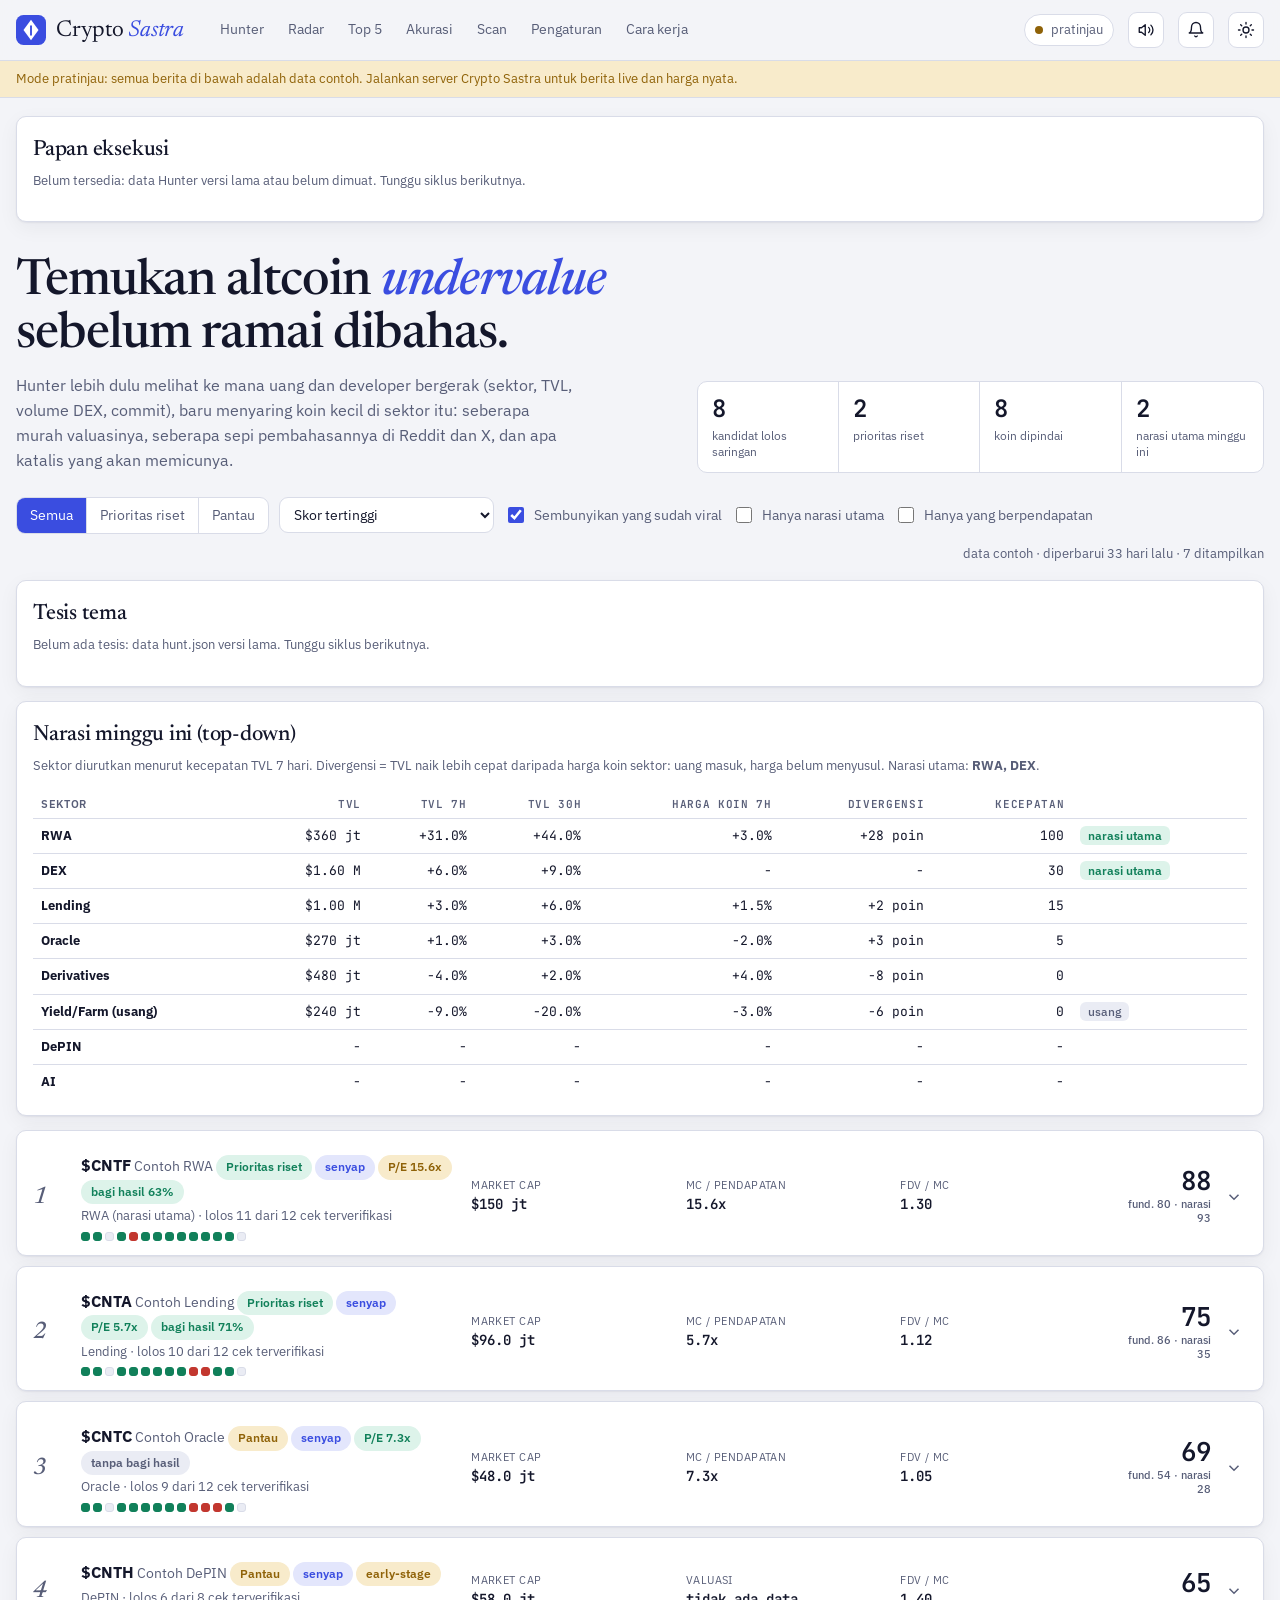
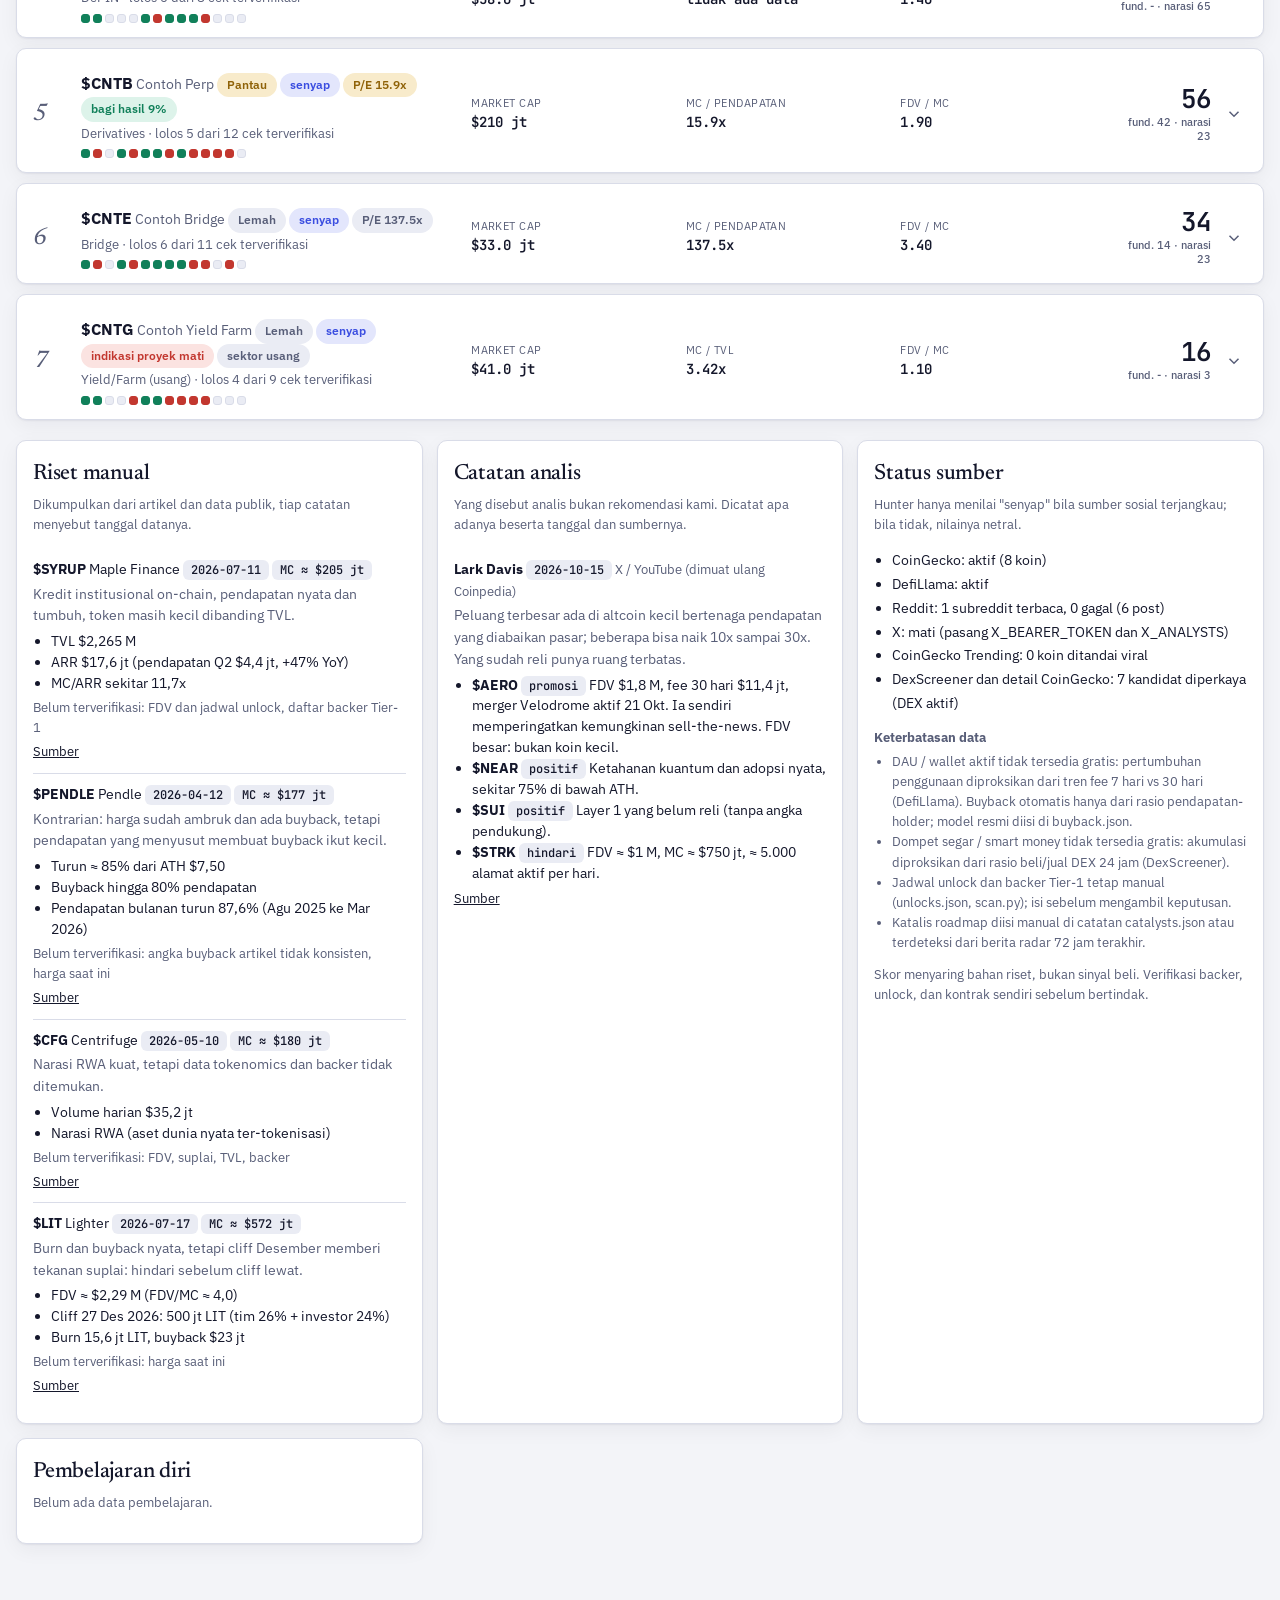
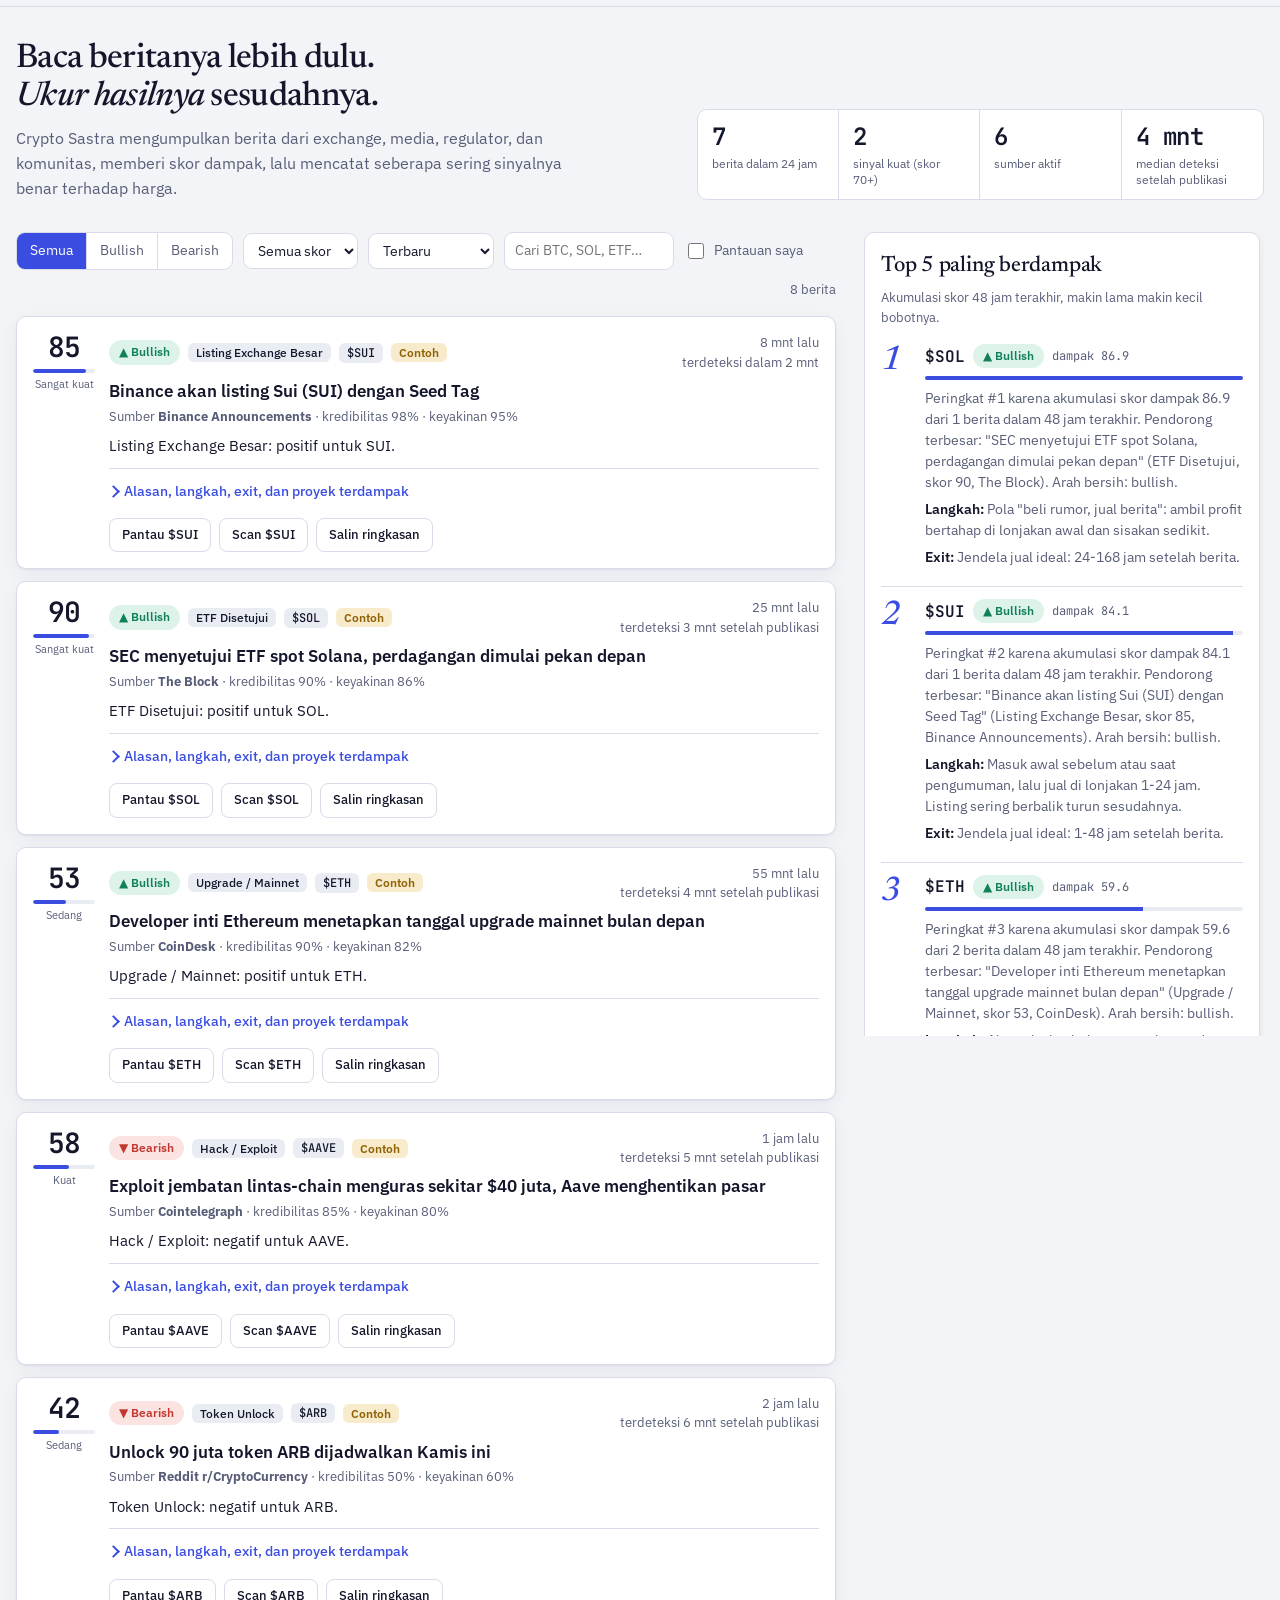
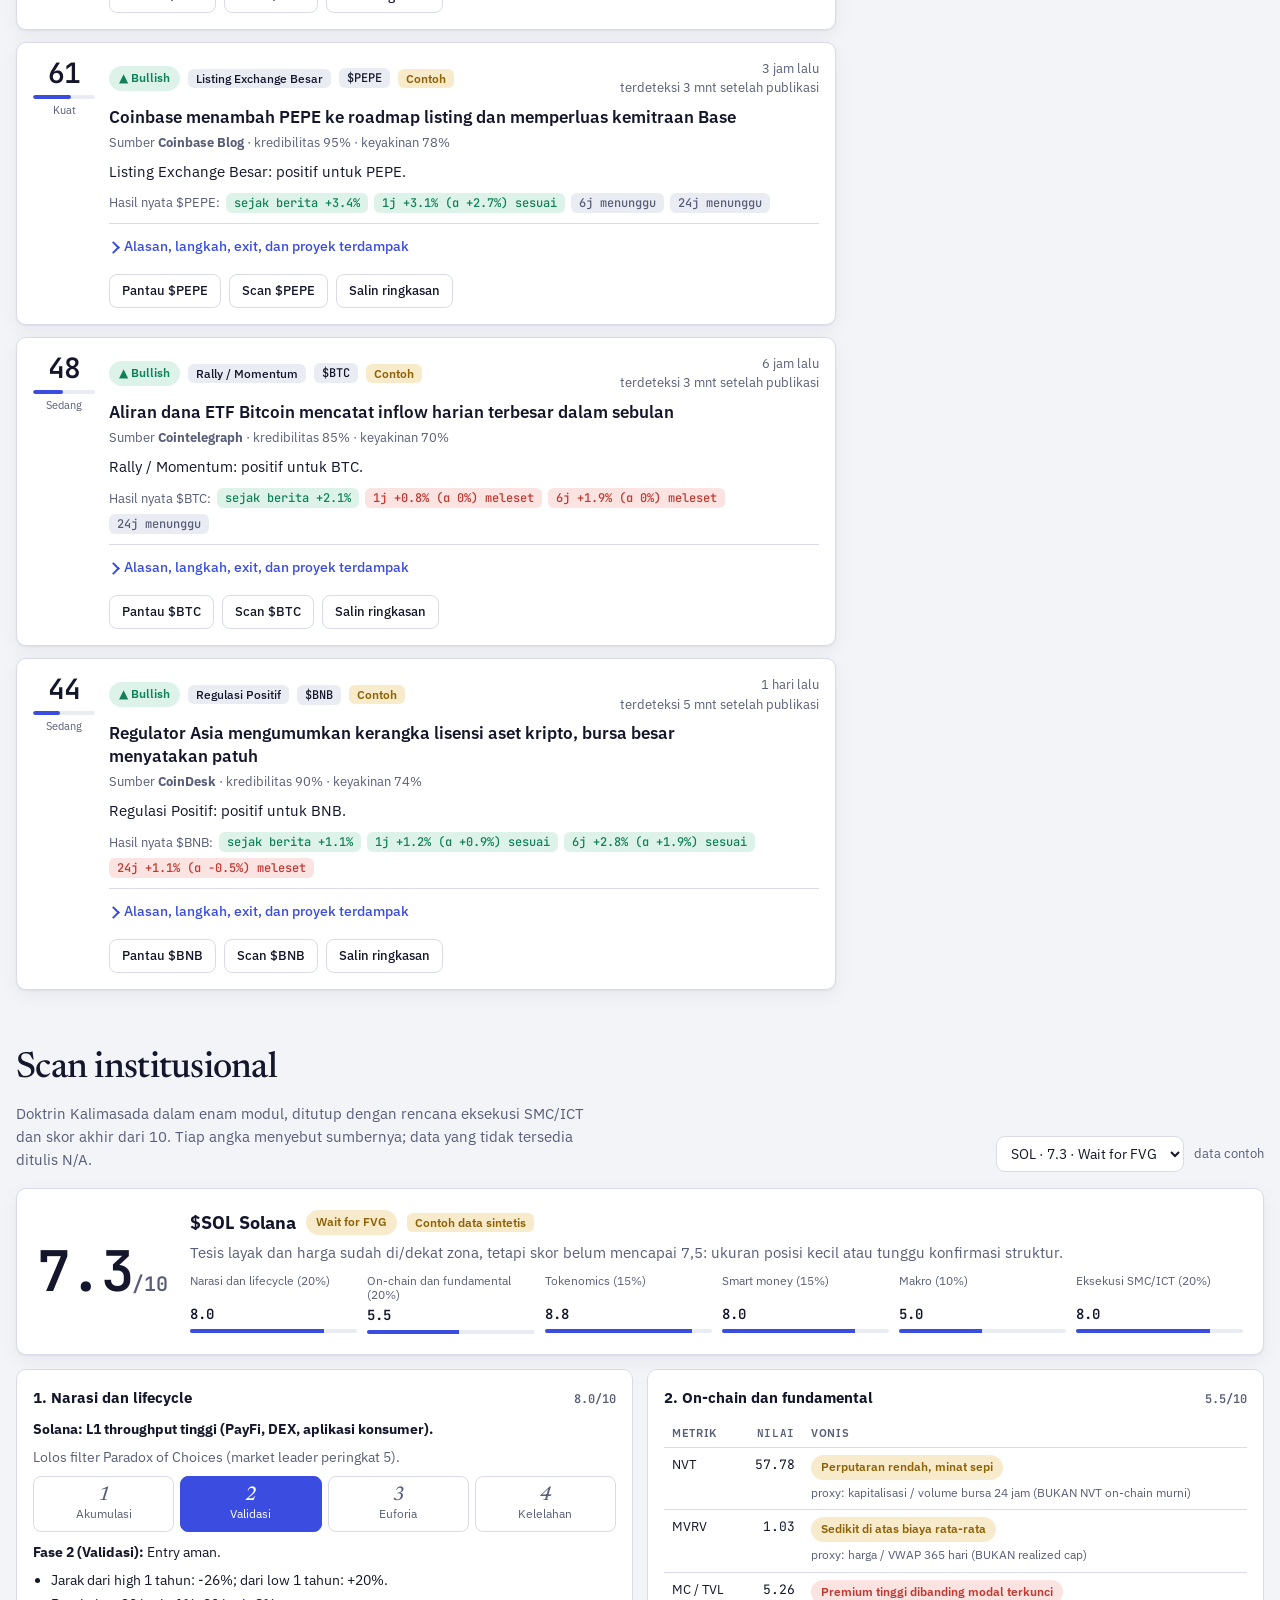
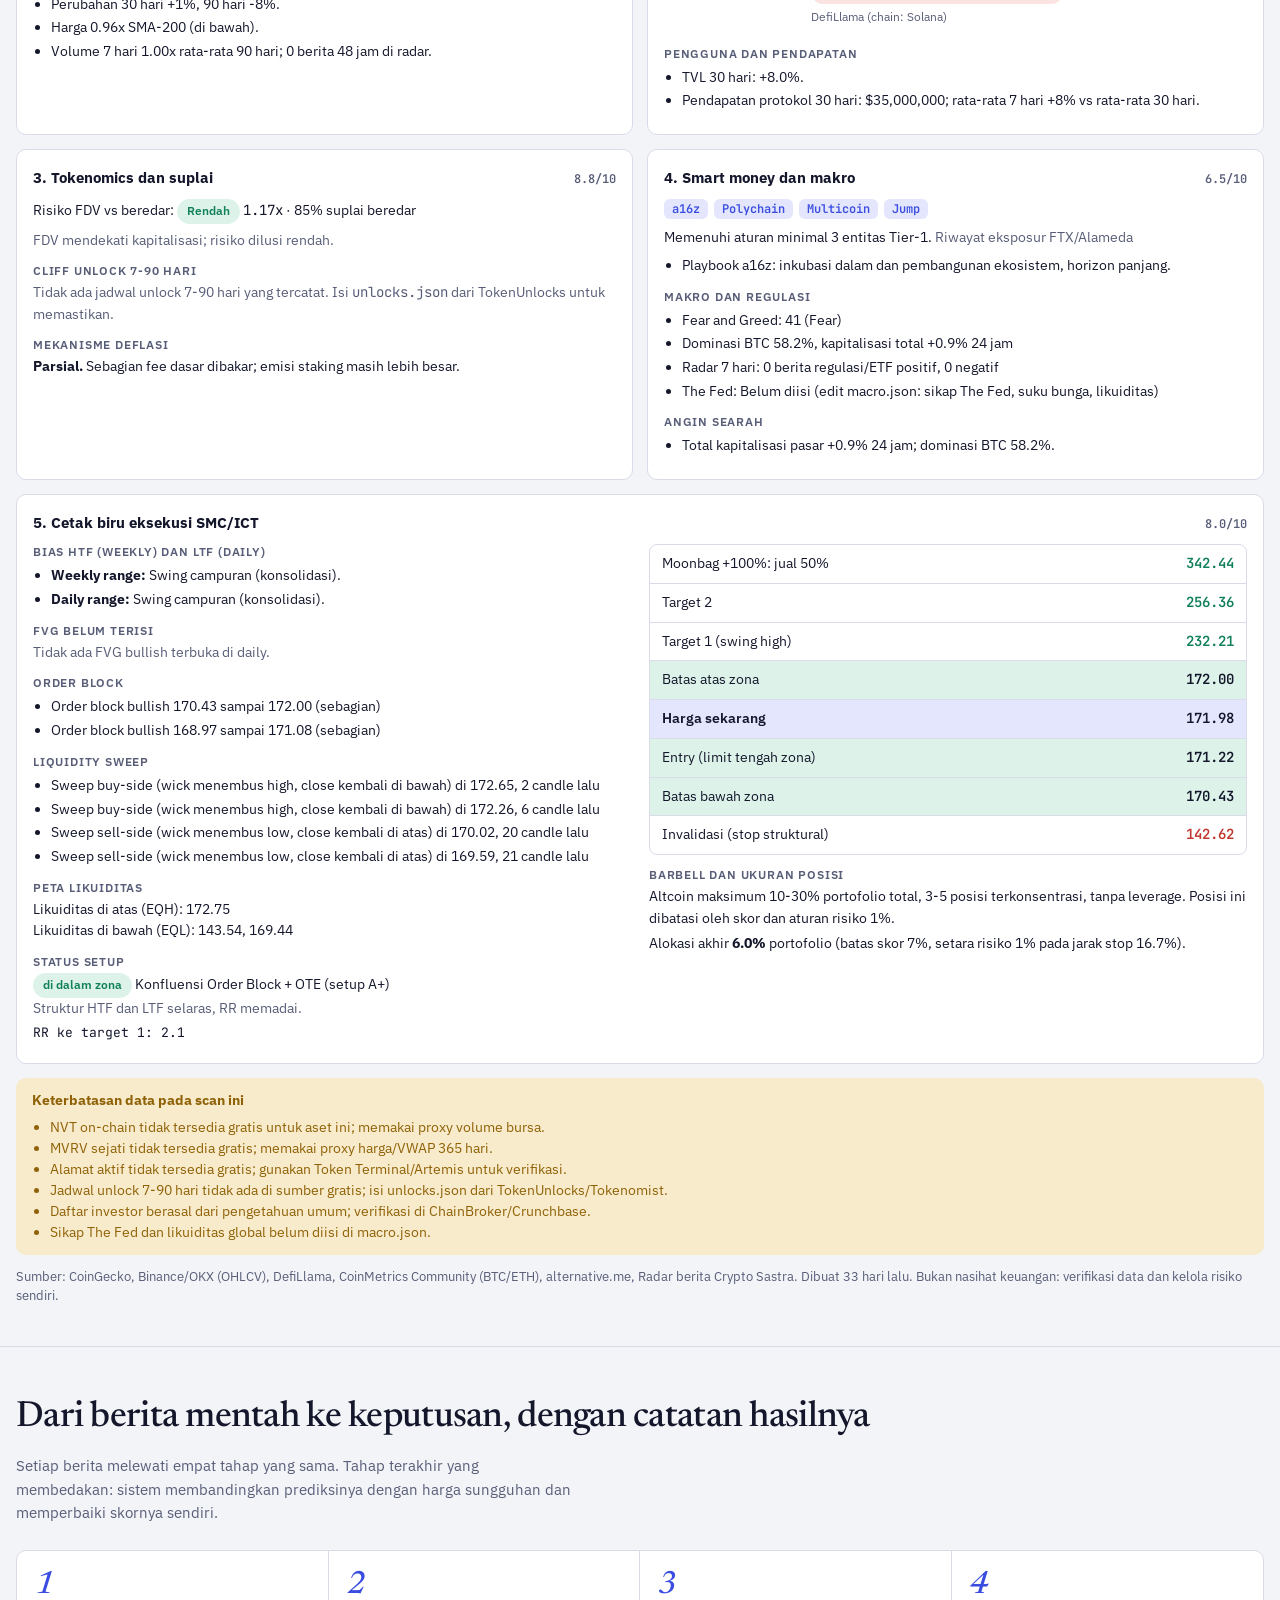
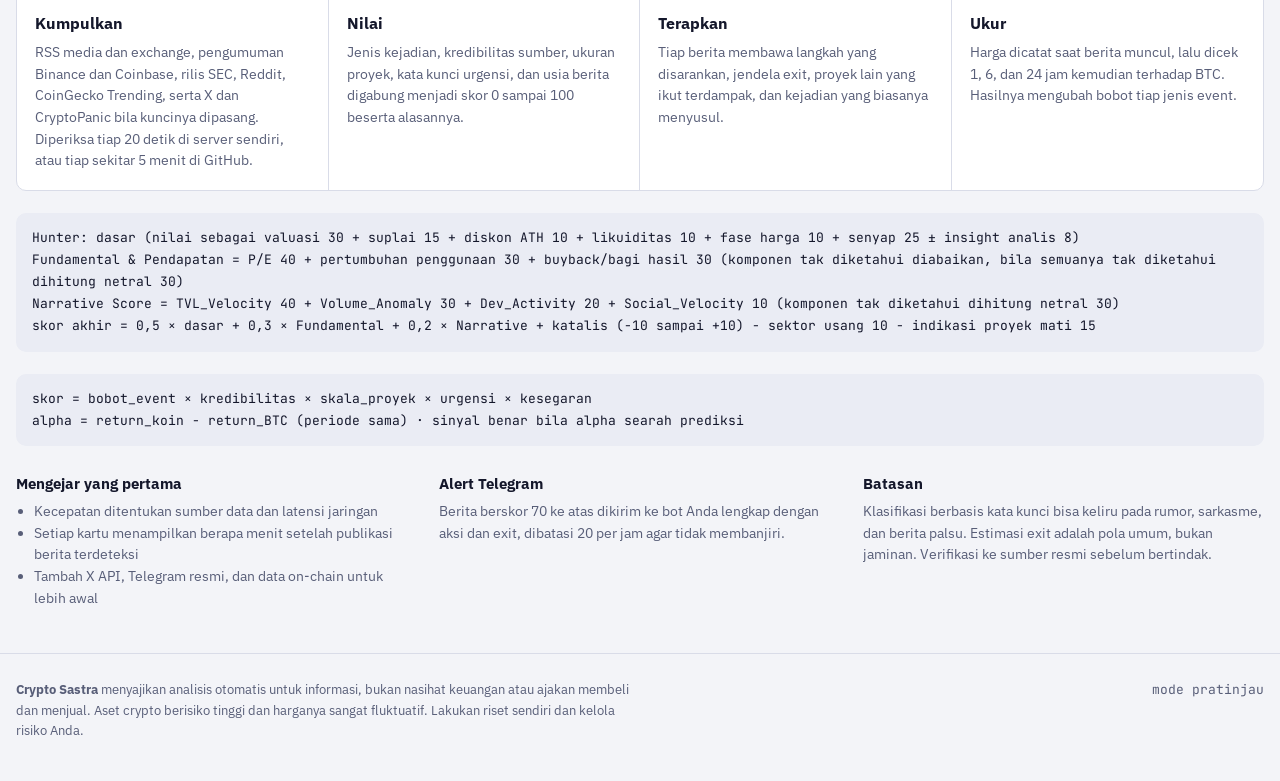
==== commit eec43e4f: "Pengaturan jadi halaman tersendiri (pengaturan.html) dengan tab Koneksi, API key, Konfigurasi Co-Aut" ====
--- a/static/index.html
+++ b/static/index.html
@@ -290,10 +290,6 @@
 .toast{position:fixed;left:50%;bottom:calc(20px + env(safe-area-inset-bottom,0px));transform:translate(-50%,20px);background:var(--fg);color:var(--bg);padding:9px 16px;border-radius:99px;font-size:14px;opacity:0;pointer-events:none;transition:.2s;z-index:40}
 .toast.show{opacity:1;transform:translate(-50%,0)}
 @media(prefers-reduced-motion:reduce){*{animation:none!important;transition:none!important}html{scroll-behavior:auto}}
-.stg h2{margin:0 0 4px}.stgd{border-top:1px solid var(--line);padding:10px 0}.stgd>summary{cursor:pointer;font-weight:600;font-size:15px;list-style:none}.stgd>summary::-webkit-details-marker{display:none}
-.stgol{margin:8px 0;padding-left:20px;font-size:13.5px;color:var(--mut)}.stgrow{display:flex;gap:8px;flex-wrap:wrap;margin:8px 0}.stgrow .field{flex:1 1 180px}
-.stgf{display:grid;grid-template-columns:minmax(0,1fr);gap:4px;margin-bottom:12px}.stgf label{font-size:13.5px;font-weight:600}.stgf small{color:var(--mut);font-size:12.5px}.stgf .ok{color:var(--up)}
-.stgmsg{font-size:13.5px;min-height:1.2em;margin:6px 0}.stgmsg.err{color:var(--dn)}.stgmsg.good{color:var(--up)}
 </style>
 
 <header class="top">
@@ -303,7 +299,7 @@
       <span class="wordmark">Crypto <em>Sastra</em></span>
     </a>
     <nav class="nav" aria-label="Navigasi">
-      <a href="#hunter">Hunter</a><a href="#radar-top">Radar</a><a href="#top5">Top 5</a><a href="#akurasi">Akurasi</a><a href="#scan">Scan</a><a href="#pengaturan">Pengaturan</a><a href="#cara-kerja">Cara kerja</a>
+      <a href="#hunter">Hunter</a><a href="#radar-top">Radar</a><a href="#top5">Top 5</a><a href="#akurasi">Akurasi</a><a href="#scan">Scan</a><a href="pengaturan.html">Pengaturan</a><a href="#cara-kerja">Cara kerja</a>
     </nav>
     <div class="sp"></div>
     <span class="live" id="live"><i></i><span id="liveTxt">menghubungkan…</span></span>
@@ -404,28 +400,6 @@
   <div id="scanOut"><div class="scanwait">Memuat daftar scan…</div></div>
 </section>
 
-<section class="wrap" id="pengaturan" aria-label="Pengaturan" style="padding-top:18px">
- <div class="panel stg">
-  <h2>Pengaturan: API key &amp; konfigurasi</h2>
-  <p class="sub">Tempel kunci di sini; browser Anda mengenkripsinya lalu menyimpannya ke GitHub Secrets repo Anda. Kunci tidak disimpan di file repo dan tidak dikirim ke tempat lain. Satu kali saja Anda perlu membuat token GitHub (langkah 1), setelah itu semua dari halaman ini.</p>
-  <details class="stgd" open><summary>1. Hubungkan ke GitHub</summary>
-   <ol class="stgol"><li>Buka <a href="https://github.com/settings/personal-access-tokens/new" target="_blank" rel="noopener">pembuat token</a>. Pilih <b>Only select repositories</b> lalu repo crypto-sastra, masa berlaku 90 hari.</li>
-   <li>Repository permissions: <b>Secrets: Read and write</b>, <b>Actions: Read and write</b>, <b>Contents: Read and write</b>. Generate lalu salin.</li><li>Tempel di bawah. Token hanya dikirim ke api.github.com dan hanya hidup di memori halaman ini (hilang saat halaman ditutup), kecuali Anda mencentang "ingat".</li></ol>
-   <div class="stgrow"><input class="field" id="gOwner" placeholder="pemilik repo" autocomplete="off"><input class="field" id="gRepo" placeholder="nama repo" autocomplete="off"></div>
-   <div class="stgrow"><input class="field" id="gTok" type="password" placeholder="token GitHub (github_pat_…)" autocomplete="off" spellcheck="false"><button class="btnl" id="gTest" type="button">Tes koneksi</button></div>
-   <label class="chk"><input type="checkbox" id="gRemember"> Ingat token di perangkat ini (tersimpan di browser; domain github.io dipakai bersama semua situs Anda, jadi aktifkan hanya di perangkat pribadi)</label>
-   <p class="mut stgmsg" id="gMsg" role="status"></p></details>
-  <details class="stgd" open><summary>2. API key &amp; rahasia</summary>
-   <p class="sub" style="margin:6px 0 10px">Isi hanya yang ingin dipasang atau diganti. Kolom kosong tidak diubah. Setelah tersimpan kolom dikosongkan dan nilainya tidak bisa dibaca lagi dari GitHub.</p>
-   <div id="sFields"></div>
-   <div class="stgrow"><button class="btnl" id="sSave" type="button">Simpan ke GitHub Secrets</button><button class="btnl" id="sRestart" type="button">Terapkan: mulai ulang pengumpul</button></div>
-   <p class="mut stgmsg" id="sMsg" role="status"></p><div id="sStatus"></div></details>
-  <details class="stgd"><summary>3. Edit file konfigurasi (unlock, tesis, smart money, katalis, buyback, makro, founder)</summary>
-   <p class="sub" style="margin:6px 0 10px">Perubahan disimpan sebagai commit ke branch main dan dibaca pengumpul pada siklus berikutnya (sekitar 3 menit), tanpa mulai ulang.</p>
-   <div class="stgrow"><select class="field" id="cFile"></select><button class="btnl" id="cLoad" type="button">Muat</button><button class="btnl" id="cTpl" type="button">Sisipkan contoh baris</button></div>
-   <textarea class="field" id="cText" rows="14" spellcheck="false" style="width:100%;font:13px var(--f-mono);margin-top:8px" placeholder="Muat file dulu"></textarea>
-   <div class="stgrow"><button class="btnl" id="cSave" type="button">Simpan perubahan</button></div><p class="mut stgmsg" id="cMsg" role="status"></p></details>
- </div></section>
 <section class="how" id="cara-kerja">
   <div class="wrap">
     <h2>Dari berita mentah ke keputusan, dengan catatan hasilnya</h2>
@@ -962,61 +936,6 @@
 init();
 })();
 </script>
-<script>var SB=(()=>{var G0=(a=>typeof require<"u"?require:typeof Proxy<"u"?new Proxy(a,{get:(o,s)=>(typeof require<"u"?require:o)[s]}):a)(function(a){if(typeof require<"u")return require.apply(this,arguments);throw Error('Dynamic require of "'+a+'" is not supported')});var Tf=(a,o)=>()=>{try{return o||a((o={exports:{}}).exports,o),o.exports}catch(s){throw o=0,s}};var Z0=Tf(()=>{});var q0=Tf((H1,kf)=>{(function(a){"use strict";var o=function(r){var x,t=new Float64Array(16);if(r)for(x=0;x<r.length;x++)t[x]=r[x];return t},s=function(){throw new Error("no PRNG")},U=new Uint8Array(16),N=new Uint8Array(32);N[0]=9;var Q=o(),nf=o([1]),Af=o([56129,1]),yf=o([30883,4953,19914,30187,55467,16705,2637,112,59544,30585,16505,36039,65139,11119,27886,20995]),Yf=o([61785,9906,39828,60374,45398,33411,5274,224,53552,61171,33010,6542,64743,22239,55772,9222]),bf=o([54554,36645,11616,51542,42930,38181,51040,26924,56412,64982,57905,49316,21502,52590,14035,8553]),uf=o([26200,26214,26214,26214,26214,26214,26214,26214,26214,26214,26214,26214,26214,26214,26214,26214]),d1=o([41136,18958,6951,50414,58488,44335,6150,12099,55207,15867,153,11085,57099,20417,9344,11139]);function U0(r,x,t,f){r[x]=t>>24&255,r[x+1]=t>>16&255,r[x+2]=t>>8&255,r[x+3]=t&255,r[x+4]=f>>24&255,r[x+5]=f>>16&255,r[x+6]=f>>8&255,r[x+7]=f&255}function x0(r,x,t,f,e){var i,h=0;for(i=0;i<e;i++)h|=r[x+i]^t[f+i];return(1&h-1>>>8)-1}function B0(r,x,t,f){return x0(r,x,t,f,16)}function e0(r,x,t,f){return x0(r,x,t,f,32)}function y1(r,x,t,f){for(var e=f[0]&255|(f[1]&255)<<8|(f[2]&255)<<16|(f[3]&255)<<24,i=t[0]&255|(t[1]&255)<<8|(t[2]&255)<<16|(t[3]&255)<<24,h=t[4]&255|(t[5]&255)<<8|(t[6]&255)<<16|(t[7]&255)<<24,l=t[8]&255|(t[9]&255)<<8|(t[10]&255)<<16|(t[11]&255)<<24,w=t[12]&255|(t[13]&255)<<8|(t[14]&255)<<16|(t[15]&255)<<24,M=f[4]&255|(f[5]&255)<<8|(f[6]&255)<<16|(f[7]&255)<<24,g=x[0]&255|(x[1]&255)<<8|(x[2]&255)<<16|(x[3]&255)<<24,V=x[4]&255|(x[5]&255)<<8|(x[6]&255)<<16|(x[7]&255)<<24,E=x[8]&255|(x[9]&255)<<8|(x[10]&255)<<16|(x[11]&255)<<24,j=x[12]&255|(x[13]&255)<<8|(x[14]&255)<<16|(x[15]&255)<<24,I=f[8]&255|(f[9]&255)<<8|(f[10]&255)<<16|(f[11]&255)<<24,O=t[16]&255|(t[17]&255)<<8|(t[18]&255)<<16|(t[19]&255)<<24,z=t[20]&255|(t[21]&255)<<8|(t[22]&255)<<16|(t[23]&255)<<24,L=t[24]&255|(t[25]&255)<<8|(t[26]&255)<<16|(t[27]&255)<<24,C=t[28]&255|(t[29]&255)<<8|(t[30]&255)<<16|(t[31]&255)<<24,R=f[12]&255|(f[13]&255)<<8|(f[14]&255)<<16|(f[15]&255)<<24,p=e,T=i,A=h,B=l,S=w,v=M,c=g,b=V,y=E,u=j,d=I,_=O,Y=z,P=L,H=C,K=R,n,G=0;G<20;G+=2)n=p+Y|0,S^=n<<7|n>>>25,n=S+p|0,y^=n<<9|n>>>23,n=y+S|0,Y^=n<<13|n>>>19,n=Y+y|0,p^=n<<18|n>>>14,n=v+T|0,u^=n<<7|n>>>25,n=u+v|0,P^=n<<9|n>>>23,n=P+u|0,T^=n<<13|n>>>19,n=T+P|0,v^=n<<18|n>>>14,n=d+c|0,H^=n<<7|n>>>25,n=H+d|0,A^=n<<9|n>>>23,n=A+H|0,c^=n<<13|n>>>19,n=c+A|0,d^=n<<18|n>>>14,n=K+_|0,B^=n<<7|n>>>25,n=B+K|0,b^=n<<9|n>>>23,n=b+B|0,_^=n<<13|n>>>19,n=_+b|0,K^=n<<18|n>>>14,n=p+B|0,T^=n<<7|n>>>25,n=T+p|0,A^=n<<9|n>>>23,n=A+T|0,B^=n<<13|n>>>19,n=B+A|0,p^=n<<18|n>>>14,n=v+S|0,c^=n<<7|n>>>25,n=c+v|0,b^=n<<9|n>>>23,n=b+c|0,S^=n<<13|n>>>19,n=S+b|0,v^=n<<18|n>>>14,n=d+u|0,_^=n<<7|n>>>25,n=_+d|0,y^=n<<9|n>>>23,n=y+_|0,u^=n<<13|n>>>19,n=u+y|0,d^=n<<18|n>>>14,n=K+H|0,Y^=n<<7|n>>>25,n=Y+K|0,P^=n<<9|n>>>23,n=P+Y|0,H^=n<<13|n>>>19,n=H+P|0,K^=n<<18|n>>>14;p=p+e|0,T=T+i|0,A=A+h|0,B=B+l|0,S=S+w|0,v=v+M|0,c=c+g|0,b=b+V|0,y=y+E|0,u=u+j|0,d=d+I|0,_=_+O|0,Y=Y+z|0,P=P+L|0,H=H+C|0,K=K+R|0,r[0]=p>>>0&255,r[1]=p>>>8&255,r[2]=p>>>16&255,r[3]=p>>>24&255,r[4]=T>>>0&255,r[5]=T>>>8&255,r[6]=T>>>16&255,r[7]=T>>>24&255,r[8]=A>>>0&255,r[9]=A>>>8&255,r[10]=A>>>16&255,r[11]=A>>>24&255,r[12]=B>>>0&255,r[13]=B>>>8&255,r[14]=B>>>16&255,r[15]=B>>>24&255,r[16]=S>>>0&255,r[17]=S>>>8&255,r[18]=S>>>16&255,r[19]=S>>>24&255,r[20]=v>>>0&255,r[21]=v>>>8&255,r[22]=v>>>16&255,r[23]=v>>>24&255,r[24]=c>>>0&255,r[25]=c>>>8&255,r[26]=c>>>16&255,r[27]=c>>>24&255,r[28]=b>>>0&255,r[29]=b>>>8&255,r[30]=b>>>16&255,r[31]=b>>>24&255,r[32]=y>>>0&255,r[33]=y>>>8&255,r[34]=y>>>16&255,r[35]=y>>>24&255,r[36]=u>>>0&255,r[37]=u>>>8&255,r[38]=u>>>16&255,r[39]=u>>>24&255,r[40]=d>>>0&255,r[41]=d>>>8&255,r[42]=d>>>16&255,r[43]=d>>>24&255,r[44]=_>>>0&255,r[45]=_>>>8&255,r[46]=_>>>16&255,r[47]=_>>>24&255,r[48]=Y>>>0&255,r[49]=Y>>>8&255,r[50]=Y>>>16&255,r[51]=Y>>>24&255,r[52]=P>>>0&255,r[53]=P>>>8&255,r[54]=P>>>16&255,r[55]=P>>>24&255,r[56]=H>>>0&255,r[57]=H>>>8&255,r[58]=H>>>16&255,r[59]=H>>>24&255,r[60]=K>>>0&255,r[61]=K>>>8&255,r[62]=K>>>16&255,r[63]=K>>>24&255}function _1(r,x,t,f){for(var e=f[0]&255|(f[1]&255)<<8|(f[2]&255)<<16|(f[3]&255)<<24,i=t[0]&255|(t[1]&255)<<8|(t[2]&255)<<16|(t[3]&255)<<24,h=t[4]&255|(t[5]&255)<<8|(t[6]&255)<<16|(t[7]&255)<<24,l=t[8]&255|(t[9]&255)<<8|(t[10]&255)<<16|(t[11]&255)<<24,w=t[12]&255|(t[13]&255)<<8|(t[14]&255)<<16|(t[15]&255)<<24,M=f[4]&255|(f[5]&255)<<8|(f[6]&255)<<16|(f[7]&255)<<24,g=x[0]&255|(x[1]&255)<<8|(x[2]&255)<<16|(x[3]&255)<<24,V=x[4]&255|(x[5]&255)<<8|(x[6]&255)<<16|(x[7]&255)<<24,E=x[8]&255|(x[9]&255)<<8|(x[10]&255)<<16|(x[11]&255)<<24,j=x[12]&255|(x[13]&255)<<8|(x[14]&255)<<16|(x[15]&255)<<24,I=f[8]&255|(f[9]&255)<<8|(f[10]&255)<<16|(f[11]&255)<<24,O=t[16]&255|(t[17]&255)<<8|(t[18]&255)<<16|(t[19]&255)<<24,z=t[20]&255|(t[21]&255)<<8|(t[22]&255)<<16|(t[23]&255)<<24,L=t[24]&255|(t[25]&255)<<8|(t[26]&255)<<16|(t[27]&255)<<24,C=t[28]&255|(t[29]&255)<<8|(t[30]&255)<<16|(t[31]&255)<<24,R=f[12]&255|(f[13]&255)<<8|(f[14]&255)<<16|(f[15]&255)<<24,p=e,T=i,A=h,B=l,S=w,v=M,c=g,b=V,y=E,u=j,d=I,_=O,Y=z,P=L,H=C,K=R,n,G=0;G<20;G+=2)n=p+Y|0,S^=n<<7|n>>>25,n=S+p|0,y^=n<<9|n>>>23,n=y+S|0,Y^=n<<13|n>>>19,n=Y+y|0,p^=n<<18|n>>>14,n=v+T|0,u^=n<<7|n>>>25,n=u+v|0,P^=n<<9|n>>>23,n=P+u|0,T^=n<<13|n>>>19,n=T+P|0,v^=n<<18|n>>>14,n=d+c|0,H^=n<<7|n>>>25,n=H+d|0,A^=n<<9|n>>>23,n=A+H|0,c^=n<<13|n>>>19,n=c+A|0,d^=n<<18|n>>>14,n=K+_|0,B^=n<<7|n>>>25,n=B+K|0,b^=n<<9|n>>>23,n=b+B|0,_^=n<<13|n>>>19,n=_+b|0,K^=n<<18|n>>>14,n=p+B|0,T^=n<<7|n>>>25,n=T+p|0,A^=n<<9|n>>>23,n=A+T|0,B^=n<<13|n>>>19,n=B+A|0,p^=n<<18|n>>>14,n=v+S|0,c^=n<<7|n>>>25,n=c+v|0,b^=n<<9|n>>>23,n=b+c|0,S^=n<<13|n>>>19,n=S+b|0,v^=n<<18|n>>>14,n=d+u|0,_^=n<<7|n>>>25,n=_+d|0,y^=n<<9|n>>>23,n=y+_|0,u^=n<<13|n>>>19,n=u+y|0,d^=n<<18|n>>>14,n=K+H|0,Y^=n<<7|n>>>25,n=Y+K|0,P^=n<<9|n>>>23,n=P+Y|0,H^=n<<13|n>>>19,n=H+P|0,K^=n<<18|n>>>14;r[0]=p>>>0&255,r[1]=p>>>8&255,r[2]=p>>>16&255,r[3]=p>>>24&255,r[4]=v>>>0&255,r[5]=v>>>8&255,r[6]=v>>>16&255,r[7]=v>>>24&255,r[8]=d>>>0&255,r[9]=d>>>8&255,r[10]=d>>>16&255,r[11]=d>>>24&255,r[12]=K>>>0&255,r[13]=K>>>8&255,r[14]=K>>>16&255,r[15]=K>>>24&255,r[16]=c>>>0&255,r[17]=c>>>8&255,r[18]=c>>>16&255,r[19]=c>>>24&255,r[20]=b>>>0&255,r[21]=b>>>8&255,r[22]=b>>>16&255,r[23]=b>>>24&255,r[24]=y>>>0&255,r[25]=y>>>8&255,r[26]=y>>>16&255,r[27]=y>>>24&255,r[28]=u>>>0&255,r[29]=u>>>8&255,r[30]=u>>>16&255,r[31]=u>>>24&255}function Nf(r,x,t,f){y1(r,x,t,f)}function Df(r,x,t,f){_1(r,x,t,f)}var Bf=new Uint8Array([101,120,112,97,110,100,32,51,50,45,98,121,116,101,32,107]);function S0(r,x,t,f,e,i,h){var l=new Uint8Array(16),w=new Uint8Array(64),M,g;for(g=0;g<16;g++)l[g]=0;for(g=0;g<8;g++)l[g]=i[g];for(;e>=64;){for(Nf(w,l,h,Bf),g=0;g<64;g++)r[x+g]=t[f+g]^w[g];for(M=1,g=8;g<16;g++)M=M+(l[g]&255)|0,l[g]=M&255,M>>>=8;e-=64,x+=64,f+=64}if(e>0)for(Nf(w,l,h,Bf),g=0;g<e;g++)r[x+g]=t[f+g]^w[g];return 0}function M0(r,x,t,f,e){var i=new Uint8Array(16),h=new Uint8Array(64),l,w;for(w=0;w<16;w++)i[w]=0;for(w=0;w<8;w++)i[w]=f[w];for(;t>=64;){for(Nf(h,i,e,Bf),w=0;w<64;w++)r[x+w]=h[w];for(l=1,w=8;w<16;w++)l=l+(i[w]&255)|0,i[w]=l&255,l>>>=8;t-=64,x+=64}if(t>0)for(Nf(h,i,e,Bf),w=0;w<t;w++)r[x+w]=h[w];return 0}function T0(r,x,t,f,e){var i=new Uint8Array(32);Df(i,f,e,Bf);for(var h=new Uint8Array(8),l=0;l<8;l++)h[l]=f[l+16];return M0(r,x,t,h,i)}function n0(r,x,t,f,e,i,h){var l=new Uint8Array(32);Df(l,i,h,Bf);for(var w=new Uint8Array(8),M=0;M<8;M++)w[M]=i[M+16];return S0(r,x,t,f,e,w,l)}var Gf=function(r){this.buffer=new Uint8Array(16),this.r=new Uint16Array(10),this.h=new Uint16Array(10),this.pad=new Uint16Array(8),this.leftover=0,this.fin=0;var x,t,f,e,i,h,l,w;x=r[0]&255|(r[1]&255)<<8,this.r[0]=x&8191,t=r[2]&255|(r[3]&255)<<8,this.r[1]=(x>>>13|t<<3)&8191,f=r[4]&255|(r[5]&255)<<8,this.r[2]=(t>>>10|f<<6)&7939,e=r[6]&255|(r[7]&255)<<8,this.r[3]=(f>>>7|e<<9)&8191,i=r[8]&255|(r[9]&255)<<8,this.r[4]=(e>>>4|i<<12)&255,this.r[5]=i>>>1&8190,h=r[10]&255|(r[11]&255)<<8,this.r[6]=(i>>>14|h<<2)&8191,l=r[12]&255|(r[13]&255)<<8,this.r[7]=(h>>>11|l<<5)&8065,w=r[14]&255|(r[15]&255)<<8,this.r[8]=(l>>>8|w<<8)&8191,this.r[9]=w>>>5&127,this.pad[0]=r[16]&255|(r[17]&255)<<8,this.pad[1]=r[18]&255|(r[19]&255)<<8,this.pad[2]=r[20]&255|(r[21]&255)<<8,this.pad[3]=r[22]&255|(r[23]&255)<<8,this.pad[4]=r[24]&255|(r[25]&255)<<8,this.pad[5]=r[26]&255|(r[27]&255)<<8,this.pad[6]=r[28]&255|(r[29]&255)<<8,this.pad[7]=r[30]&255|(r[31]&255)<<8};Gf.prototype.blocks=function(r,x,t){for(var f=this.fin?0:2048,e,i,h,l,w,M,g,V,E,j,I,O,z,L,C,R,p,T,A,B=this.h[0],S=this.h[1],v=this.h[2],c=this.h[3],b=this.h[4],y=this.h[5],u=this.h[6],d=this.h[7],_=this.h[8],Y=this.h[9],P=this.r[0],H=this.r[1],K=this.r[2],n=this.r[3],G=this.r[4],J=this.r[5],W=this.r[6],D=this.r[7],q=this.r[8],X=this.r[9];t>=16;)e=r[x+0]&255|(r[x+1]&255)<<8,B+=e&8191,i=r[x+2]&255|(r[x+3]&255)<<8,S+=(e>>>13|i<<3)&8191,h=r[x+4]&255|(r[x+5]&255)<<8,v+=(i>>>10|h<<6)&8191,l=r[x+6]&255|(r[x+7]&255)<<8,c+=(h>>>7|l<<9)&8191,w=r[x+8]&255|(r[x+9]&255)<<8,b+=(l>>>4|w<<12)&8191,y+=w>>>1&8191,M=r[x+10]&255|(r[x+11]&255)<<8,u+=(w>>>14|M<<2)&8191,g=r[x+12]&255|(r[x+13]&255)<<8,d+=(M>>>11|g<<5)&8191,V=r[x+14]&255|(r[x+15]&255)<<8,_+=(g>>>8|V<<8)&8191,Y+=V>>>5|f,E=0,j=E,j+=B*P,j+=S*(5*X),j+=v*(5*q),j+=c*(5*D),j+=b*(5*W),E=j>>>13,j&=8191,j+=y*(5*J),j+=u*(5*G),j+=d*(5*n),j+=_*(5*K),j+=Y*(5*H),E+=j>>>13,j&=8191,I=E,I+=B*H,I+=S*P,I+=v*(5*X),I+=c*(5*q),I+=b*(5*D),E=I>>>13,I&=8191,I+=y*(5*W),I+=u*(5*J),I+=d*(5*G),I+=_*(5*n),I+=Y*(5*K),E+=I>>>13,I&=8191,O=E,O+=B*K,O+=S*H,O+=v*P,O+=c*(5*X),O+=b*(5*q),E=O>>>13,O&=8191,O+=y*(5*D),O+=u*(5*W),O+=d*(5*J),O+=_*(5*G),O+=Y*(5*n),E+=O>>>13,O&=8191,z=E,z+=B*n,z+=S*K,z+=v*H,z+=c*P,z+=b*(5*X),E=z>>>13,z&=8191,z+=y*(5*q),z+=u*(5*D),z+=d*(5*W),z+=_*(5*J),z+=Y*(5*G),E+=z>>>13,z&=8191,L=E,L+=B*G,L+=S*n,L+=v*K,L+=c*H,L+=b*P,E=L>>>13,L&=8191,L+=y*(5*X),L+=u*(5*q),L+=d*(5*D),L+=_*(5*W),L+=Y*(5*J),E+=L>>>13,L&=8191,C=E,C+=B*J,C+=S*G,C+=v*n,C+=c*K,C+=b*H,E=C>>>13,C&=8191,C+=y*P,C+=u*(5*X),C+=d*(5*q),C+=_*(5*D),C+=Y*(5*W),E+=C>>>13,C&=8191,R=E,R+=B*W,R+=S*J,R+=v*G,R+=c*n,R+=b*K,E=R>>>13,R&=8191,R+=y*H,R+=u*P,R+=d*(5*X),R+=_*(5*q),R+=Y*(5*D),E+=R>>>13,R&=8191,p=E,p+=B*D,p+=S*W,p+=v*J,p+=c*G,p+=b*n,E=p>>>13,p&=8191,p+=y*K,p+=u*H,p+=d*P,p+=_*(5*X),p+=Y*(5*q),E+=p>>>13,p&=8191,T=E,T+=B*q,T+=S*D,T+=v*W,T+=c*J,T+=b*G,E=T>>>13,T&=8191,T+=y*n,T+=u*K,T+=d*H,T+=_*P,T+=Y*(5*X),E+=T>>>13,T&=8191,A=E,A+=B*X,A+=S*q,A+=v*D,A+=c*W,A+=b*J,E=A>>>13,A&=8191,A+=y*G,A+=u*n,A+=d*K,A+=_*H,A+=Y*P,E+=A>>>13,A&=8191,E=(E<<2)+E|0,E=E+j|0,j=E&8191,E=E>>>13,I+=E,B=j,S=I,v=O,c=z,b=L,y=C,u=R,d=p,_=T,Y=A,x+=16,t-=16;this.h[0]=B,this.h[1]=S,this.h[2]=v,this.h[3]=c,this.h[4]=b,this.h[5]=y,this.h[6]=u,this.h[7]=d,this.h[8]=_,this.h[9]=Y},Gf.prototype.finish=function(r,x){var t=new Uint16Array(10),f,e,i,h;if(this.leftover){for(h=this.leftover,this.buffer[h++]=1;h<16;h++)this.buffer[h]=0;this.fin=1,this.blocks(this.buffer,0,16)}for(f=this.h[1]>>>13,this.h[1]&=8191,h=2;h<10;h++)this.h[h]+=f,f=this.h[h]>>>13,this.h[h]&=8191;for(this.h[0]+=f*5,f=this.h[0]>>>13,this.h[0]&=8191,this.h[1]+=f,f=this.h[1]>>>13,this.h[1]&=8191,this.h[2]+=f,t[0]=this.h[0]+5,f=t[0]>>>13,t[0]&=8191,h=1;h<10;h++)t[h]=this.h[h]+f,f=t[h]>>>13,t[h]&=8191;for(t[9]-=8192,e=(f^1)-1,h=0;h<10;h++)t[h]&=e;for(e=~e,h=0;h<10;h++)this.h[h]=this.h[h]&e|t[h];for(this.h[0]=(this.h[0]|this.h[1]<<13)&65535,this.h[1]=(this.h[1]>>>3|this.h[2]<<10)&65535,this.h[2]=(this.h[2]>>>6|this.h[3]<<7)&65535,this.h[3]=(this.h[3]>>>9|this.h[4]<<4)&65535,this.h[4]=(this.h[4]>>>12|this.h[5]<<1|this.h[6]<<14)&65535,this.h[5]=(this.h[6]>>>2|this.h[7]<<11)&65535,this.h[6]=(this.h[7]>>>5|this.h[8]<<8)&65535,this.h[7]=(this.h[8]>>>8|this.h[9]<<5)&65535,i=this.h[0]+this.pad[0],this.h[0]=i&65535,h=1;h<8;h++)i=(this.h[h]+this.pad[h]|0)+(i>>>16)|0,this.h[h]=i&65535;r[x+0]=this.h[0]>>>0&255,r[x+1]=this.h[0]>>>8&255,r[x+2]=this.h[1]>>>0&255,r[x+3]=this.h[1]>>>8&255,r[x+4]=this.h[2]>>>0&255,r[x+5]=this.h[2]>>>8&255,r[x+6]=this.h[3]>>>0&255,r[x+7]=this.h[3]>>>8&255,r[x+8]=this.h[4]>>>0&255,r[x+9]=this.h[4]>>>8&255,r[x+10]=this.h[5]>>>0&255,r[x+11]=this.h[5]>>>8&255,r[x+12]=this.h[6]>>>0&255,r[x+13]=this.h[6]>>>8&255,r[x+14]=this.h[7]>>>0&255,r[x+15]=this.h[7]>>>8&255},Gf.prototype.update=function(r,x,t){var f,e;if(this.leftover){for(e=16-this.leftover,e>t&&(e=t),f=0;f<e;f++)this.buffer[this.leftover+f]=r[x+f];if(t-=e,x+=e,this.leftover+=e,this.leftover<16)return;this.blocks(this.buffer,0,16),this.leftover=0}if(t>=16&&(e=t-t%16,this.blocks(r,x,e),x+=e,t-=e),t){for(f=0;f<t;f++)this.buffer[this.leftover+f]=r[x+f];this.leftover+=t}};function a0(r,x,t,f,e,i){var h=new Gf(i);return h.update(t,f,e),h.finish(r,x),0}function Y0(r,x,t,f,e,i){var h=new Uint8Array(16);return a0(h,0,t,f,e,i),B0(r,x,h,0)}function i0(r,x,t,f,e){var i;if(t<32)return-1;for(n0(r,0,x,0,t,f,e),a0(r,16,r,32,t-32,r),i=0;i<16;i++)r[i]=0;return 0}function o0(r,x,t,f,e){var i,h=new Uint8Array(32);if(t<32||(T0(h,0,32,f,e),Y0(x,16,x,32,t-32,h)!==0))return-1;for(n0(r,0,x,0,t,f,e),i=0;i<32;i++)r[i]=0;return 0}function vf(r,x){var t;for(t=0;t<16;t++)r[t]=x[t]|0}function h0(r){var x,t,f=1;for(x=0;x<16;x++)t=r[x]+f+65535,f=Math.floor(t/65536),r[x]=t-f*65536;r[0]+=f-1+37*(f-1)}function jf(r,x,t){for(var f,e=~(t-1),i=0;i<16;i++)f=e&(r[i]^x[i]),r[i]^=f,x[i]^=f}function If(r,x){var t,f,e,i=o(),h=o();for(t=0;t<16;t++)h[t]=x[t];for(h0(h),h0(h),h0(h),f=0;f<2;f++){for(i[0]=h[0]-65517,t=1;t<15;t++)i[t]=h[t]-65535-(i[t-1]>>16&1),i[t-1]&=65535;i[15]=h[15]-32767-(i[14]>>16&1),e=i[15]>>16&1,i[14]&=65535,jf(h,i,1-e)}for(t=0;t<16;t++)r[2*t]=h[t]&255,r[2*t+1]=h[t]>>8}function j0(r,x){var t=new Uint8Array(32),f=new Uint8Array(32);return If(t,r),If(f,x),e0(t,0,f,0)}function I0(r){var x=new Uint8Array(32);return If(x,r),x[0]&1}function s0(r,x){var t;for(t=0;t<16;t++)r[t]=x[2*t]+(x[2*t+1]<<8);r[15]&=32767}function _f(r,x,t){for(var f=0;f<16;f++)r[f]=x[f]+t[f]}function wf(r,x,t){for(var f=0;f<16;f++)r[f]=x[f]-t[f]}function Z(r,x,t){var f,e,i=0,h=0,l=0,w=0,M=0,g=0,V=0,E=0,j=0,I=0,O=0,z=0,L=0,C=0,R=0,p=0,T=0,A=0,B=0,S=0,v=0,c=0,b=0,y=0,u=0,d=0,_=0,Y=0,P=0,H=0,K=0,n=t[0],G=t[1],J=t[2],W=t[3],D=t[4],q=t[5],X=t[6],tf=t[7],k=t[8],m=t[9],ff=t[10],rf=t[11],xf=t[12],af=t[13],of=t[14],hf=t[15];f=x[0],i+=f*n,h+=f*G,l+=f*J,w+=f*W,M+=f*D,g+=f*q,V+=f*X,E+=f*tf,j+=f*k,I+=f*m,O+=f*ff,z+=f*rf,L+=f*xf,C+=f*af,R+=f*of,p+=f*hf,f=x[1],h+=f*n,l+=f*G,w+=f*J,M+=f*W,g+=f*D,V+=f*q,E+=f*X,j+=f*tf,I+=f*k,O+=f*m,z+=f*ff,L+=f*rf,C+=f*xf,R+=f*af,p+=f*of,T+=f*hf,f=x[2],l+=f*n,w+=f*G,M+=f*J,g+=f*W,V+=f*D,E+=f*q,j+=f*X,I+=f*tf,O+=f*k,z+=f*m,L+=f*ff,C+=f*rf,R+=f*xf,p+=f*af,T+=f*of,A+=f*hf,f=x[3],w+=f*n,M+=f*G,g+=f*J,V+=f*W,E+=f*D,j+=f*q,I+=f*X,O+=f*tf,z+=f*k,L+=f*m,C+=f*ff,R+=f*rf,p+=f*xf,T+=f*af,A+=f*of,B+=f*hf,f=x[4],M+=f*n,g+=f*G,V+=f*J,E+=f*W,j+=f*D,I+=f*q,O+=f*X,z+=f*tf,L+=f*k,C+=f*m,R+=f*ff,p+=f*rf,T+=f*xf,A+=f*af,B+=f*of,S+=f*hf,f=x[5],g+=f*n,V+=f*G,E+=f*J,j+=f*W,I+=f*D,O+=f*q,z+=f*X,L+=f*tf,C+=f*k,R+=f*m,p+=f*ff,T+=f*rf,A+=f*xf,B+=f*af,S+=f*of,v+=f*hf,f=x[6],V+=f*n,E+=f*G,j+=f*J,I+=f*W,O+=f*D,z+=f*q,L+=f*X,C+=f*tf,R+=f*k,p+=f*m,T+=f*ff,A+=f*rf,B+=f*xf,S+=f*af,v+=f*of,c+=f*hf,f=x[7],E+=f*n,j+=f*G,I+=f*J,O+=f*W,z+=f*D,L+=f*q,C+=f*X,R+=f*tf,p+=f*k,T+=f*m,A+=f*ff,B+=f*rf,S+=f*xf,v+=f*af,c+=f*of,b+=f*hf,f=x[8],j+=f*n,I+=f*G,O+=f*J,z+=f*W,L+=f*D,C+=f*q,R+=f*X,p+=f*tf,T+=f*k,A+=f*m,B+=f*ff,S+=f*rf,v+=f*xf,c+=f*af,b+=f*of,y+=f*hf,f=x[9],I+=f*n,O+=f*G,z+=f*J,L+=f*W,C+=f*D,R+=f*q,p+=f*X,T+=f*tf,A+=f*k,B+=f*m,S+=f*ff,v+=f*rf,c+=f*xf,b+=f*af,y+=f*of,u+=f*hf,f=x[10],O+=f*n,z+=f*G,L+=f*J,C+=f*W,R+=f*D,p+=f*q,T+=f*X,A+=f*tf,B+=f*k,S+=f*m,v+=f*ff,c+=f*rf,b+=f*xf,y+=f*af,u+=f*of,d+=f*hf,f=x[11],z+=f*n,L+=f*G,C+=f*J,R+=f*W,p+=f*D,T+=f*q,A+=f*X,B+=f*tf,S+=f*k,v+=f*m,c+=f*ff,b+=f*rf,y+=f*xf,u+=f*af,d+=f*of,_+=f*hf,f=x[12],L+=f*n,C+=f*G,R+=f*J,p+=f*W,T+=f*D,A+=f*q,B+=f*X,S+=f*tf,v+=f*k,c+=f*m,b+=f*ff,y+=f*rf,u+=f*xf,d+=f*af,_+=f*of,Y+=f*hf,f=x[13],C+=f*n,R+=f*G,p+=f*J,T+=f*W,A+=f*D,B+=f*q,S+=f*X,v+=f*tf,c+=f*k,b+=f*m,y+=f*ff,u+=f*rf,d+=f*xf,_+=f*af,Y+=f*of,P+=f*hf,f=x[14],R+=f*n,p+=f*G,T+=f*J,A+=f*W,B+=f*D,S+=f*q,v+=f*X,c+=f*tf,b+=f*k,y+=f*m,u+=f*ff,d+=f*rf,_+=f*xf,Y+=f*af,P+=f*of,H+=f*hf,f=x[15],p+=f*n,T+=f*G,A+=f*J,B+=f*W,S+=f*D,v+=f*q,c+=f*X,b+=f*tf,y+=f*k,u+=f*m,d+=f*ff,_+=f*rf,Y+=f*xf,P+=f*af,H+=f*of,K+=f*hf,i+=38*T,h+=38*A,l+=38*B,w+=38*S,M+=38*v,g+=38*c,V+=38*b,E+=38*y,j+=38*u,I+=38*d,O+=38*_,z+=38*Y,L+=38*P,C+=38*H,R+=38*K,e=1,f=i+e+65535,e=Math.floor(f/65536),i=f-e*65536,f=h+e+65535,e=Math.floor(f/65536),h=f-e*65536,f=l+e+65535,e=Math.floor(f/65536),l=f-e*65536,f=w+e+65535,e=Math.floor(f/65536),w=f-e*65536,f=M+e+65535,e=Math.floor(f/65536),M=f-e*65536,f=g+e+65535,e=Math.floor(f/65536),g=f-e*65536,f=V+e+65535,e=Math.floor(f/65536),V=f-e*65536,f=E+e+65535,e=Math.floor(f/65536),E=f-e*65536,f=j+e+65535,e=Math.floor(f/65536),j=f-e*65536,f=I+e+65535,e=Math.floor(f/65536),I=f-e*65536,f=O+e+65535,e=Math.floor(f/65536),O=f-e*65536,f=z+e+65535,e=Math.floor(f/65536),z=f-e*65536,f=L+e+65535,e=Math.floor(f/65536),L=f-e*65536,f=C+e+65535,e=Math.floor(f/65536),C=f-e*65536,f=R+e+65535,e=Math.floor(f/65536),R=f-e*65536,f=p+e+65535,e=Math.floor(f/65536),p=f-e*65536,i+=e-1+37*(e-1),e=1,f=i+e+65535,e=Math.floor(f/65536),i=f-e*65536,f=h+e+65535,e=Math.floor(f/65536),h=f-e*65536,f=l+e+65535,e=Math.floor(f/65536),l=f-e*65536,f=w+e+65535,e=Math.floor(f/65536),w=f-e*65536,f=M+e+65535,e=Math.floor(f/65536),M=f-e*65536,f=g+e+65535,e=Math.floor(f/65536),g=f-e*65536,f=V+e+65535,e=Math.floor(f/65536),V=f-e*65536,f=E+e+65535,e=Math.floor(f/65536),E=f-e*65536,f=j+e+65535,e=Math.floor(f/65536),j=f-e*65536,f=I+e+65535,e=Math.floor(f/65536),I=f-e*65536,f=O+e+65535,e=Math.floor(f/65536),O=f-e*65536,f=z+e+65535,e=Math.floor(f/65536),z=f-e*65536,f=L+e+65535,e=Math.floor(f/65536),L=f-e*65536,f=C+e+65535,e=Math.floor(f/65536),C=f-e*65536,f=R+e+65535,e=Math.floor(f/65536),R=f-e*65536,f=p+e+65535,e=Math.floor(f/65536),p=f-e*65536,i+=e-1+37*(e-1),r[0]=i,r[1]=h,r[2]=l,r[3]=w,r[4]=M,r[5]=g,r[6]=V,r[7]=E,r[8]=j,r[9]=I,r[10]=O,r[11]=z,r[12]=L,r[13]=C,r[14]=R,r[15]=p}function df(r,x){Z(r,x,x)}function L0(r,x){var t=o(),f;for(f=0;f<16;f++)t[f]=x[f];for(f=253;f>=0;f--)df(t,t),f!==2&&f!==4&&Z(t,t,x);for(f=0;f<16;f++)r[f]=t[f]}function R0(r,x){var t=o(),f;for(f=0;f<16;f++)t[f]=x[f];for(f=250;f>=0;f--)df(t,t),f!==1&&Z(t,t,x);for(f=0;f<16;f++)r[f]=t[f]}function Zf(r,x,t){var f=new Uint8Array(32),e=new Float64Array(80),i,h,l=o(),w=o(),M=o(),g=o(),V=o(),E=o();for(h=0;h<31;h++)f[h]=x[h];for(f[31]=x[31]&127|64,f[0]&=248,s0(e,t),h=0;h<16;h++)w[h]=e[h],g[h]=l[h]=M[h]=0;for(l[0]=g[0]=1,h=254;h>=0;--h)i=f[h>>>3]>>>(h&7)&1,jf(l,w,i),jf(M,g,i),_f(V,l,M),wf(l,l,M),_f(M,w,g),wf(w,w,g),df(g,V),df(E,l),Z(l,M,l),Z(M,w,V),_f(V,l,M),wf(l,l,M),df(w,l),wf(M,g,E),Z(l,M,Af),_f(l,l,g),Z(M,M,l),Z(l,g,E),Z(g,w,e),df(w,V),jf(l,w,i),jf(M,g,i);for(h=0;h<16;h++)e[h+16]=l[h],e[h+32]=M[h],e[h+48]=w[h],e[h+64]=g[h];var j=e.subarray(32),I=e.subarray(16);return L0(j,j),Z(I,I,j),If(r,I),0}function qf(r,x){return Zf(r,x,N)}function C0(r,x){return s(x,32),qf(r,x)}function Xf(r,x,t){var f=new Uint8Array(32);return Zf(f,t,x),Df(r,U,f,Bf)}var z0=i0,w1=o0;function v1(r,x,t,f,e,i){var h=new Uint8Array(32);return Xf(h,e,i),z0(r,x,t,f,h)}function g1(r,x,t,f,e,i){var h=new Uint8Array(32);return Xf(h,e,i),w1(r,x,t,f,h)}var O0=[1116352408,3609767458,1899447441,602891725,3049323471,3964484399,3921009573,2173295548,961987163,4081628472,1508970993,3053834265,2453635748,2937671579,2870763221,3664609560,3624381080,2734883394,310598401,1164996542,607225278,1323610764,1426881987,3590304994,1925078388,4068182383,2162078206,991336113,2614888103,633803317,3248222580,3479774868,3835390401,2666613458,4022224774,944711139,264347078,2341262773,604807628,2007800933,770255983,1495990901,1249150122,1856431235,1555081692,3175218132,1996064986,2198950837,2554220882,3999719339,2821834349,766784016,2952996808,2566594879,3210313671,3203337956,3336571891,1034457026,3584528711,2466948901,113926993,3758326383,338241895,168717936,666307205,1188179964,773529912,1546045734,1294757372,1522805485,1396182291,2643833823,1695183700,2343527390,1986661051,1014477480,2177026350,1206759142,2456956037,344077627,2730485921,1290863460,2820302411,3158454273,3259730800,3505952657,3345764771,106217008,3516065817,3606008344,3600352804,1432725776,4094571909,1467031594,275423344,851169720,430227734,3100823752,506948616,1363258195,659060556,3750685593,883997877,3785050280,958139571,3318307427,1322822218,3812723403,1537002063,2003034995,1747873779,3602036899,1955562222,1575990012,2024104815,1125592928,2227730452,2716904306,2361852424,442776044,2428436474,593698344,2756734187,3733110249,3204031479,2999351573,3329325298,3815920427,3391569614,3928383900,3515267271,566280711,3940187606,3454069534,4118630271,4000239992,116418474,1914138554,174292421,2731055270,289380356,3203993006,460393269,320620315,685471733,587496836,852142971,1086792851,1017036298,365543100,1126000580,2618297676,1288033470,3409855158,1501505948,4234509866,1607167915,987167468,1816402316,1246189591];function P0(r,x,t,f){for(var e=new Int32Array(16),i=new Int32Array(16),h,l,w,M,g,V,E,j,I,O,z,L,C,R,p,T,A,B,S,v,c,b,y,u,d,_,Y=r[0],P=r[1],H=r[2],K=r[3],n=r[4],G=r[5],J=r[6],W=r[7],D=x[0],q=x[1],X=x[2],tf=x[3],k=x[4],m=x[5],ff=x[6],rf=x[7],xf=0;f>=128;){for(S=0;S<16;S++)v=8*S+xf,e[S]=t[v+0]<<24|t[v+1]<<16|t[v+2]<<8|t[v+3],i[S]=t[v+4]<<24|t[v+5]<<16|t[v+6]<<8|t[v+7];for(S=0;S<80;S++)if(h=Y,l=P,w=H,M=K,g=n,V=G,E=J,j=W,I=D,O=q,z=X,L=tf,C=k,R=m,p=ff,T=rf,c=W,b=rf,y=b&65535,u=b>>>16,d=c&65535,_=c>>>16,c=(n>>>14|k<<18)^(n>>>18|k<<14)^(k>>>9|n<<23),b=(k>>>14|n<<18)^(k>>>18|n<<14)^(n>>>9|k<<23),y+=b&65535,u+=b>>>16,d+=c&65535,_+=c>>>16,c=n&G^~n&J,b=k&m^~k&ff,y+=b&65535,u+=b>>>16,d+=c&65535,_+=c>>>16,c=O0[S*2],b=O0[S*2+1],y+=b&65535,u+=b>>>16,d+=c&65535,_+=c>>>16,c=e[S%16],b=i[S%16],y+=b&65535,u+=b>>>16,d+=c&65535,_+=c>>>16,u+=y>>>16,d+=u>>>16,_+=d>>>16,A=d&65535|_<<16,B=y&65535|u<<16,c=A,b=B,y=b&65535,u=b>>>16,d=c&65535,_=c>>>16,c=(Y>>>28|D<<4)^(D>>>2|Y<<30)^(D>>>7|Y<<25),b=(D>>>28|Y<<4)^(Y>>>2|D<<30)^(Y>>>7|D<<25),y+=b&65535,u+=b>>>16,d+=c&65535,_+=c>>>16,c=Y&P^Y&H^P&H,b=D&q^D&X^q&X,y+=b&65535,u+=b>>>16,d+=c&65535,_+=c>>>16,u+=y>>>16,d+=u>>>16,_+=d>>>16,j=d&65535|_<<16,T=y&65535|u<<16,c=M,b=L,y=b&65535,u=b>>>16,d=c&65535,_=c>>>16,c=A,b=B,y+=b&65535,u+=b>>>16,d+=c&65535,_+=c>>>16,u+=y>>>16,d+=u>>>16,_+=d>>>16,M=d&65535|_<<16,L=y&65535|u<<16,P=h,H=l,K=w,n=M,G=g,J=V,W=E,Y=j,q=I,X=O,tf=z,k=L,m=C,ff=R,rf=p,D=T,S%16===15)for(v=0;v<16;v++)c=e[v],b=i[v],y=b&65535,u=b>>>16,d=c&65535,_=c>>>16,c=e[(v+9)%16],b=i[(v+9)%16],y+=b&65535,u+=b>>>16,d+=c&65535,_+=c>>>16,A=e[(v+1)%16],B=i[(v+1)%16],c=(A>>>1|B<<31)^(A>>>8|B<<24)^A>>>7,b=(B>>>1|A<<31)^(B>>>8|A<<24)^(B>>>7|A<<25),y+=b&65535,u+=b>>>16,d+=c&65535,_+=c>>>16,A=e[(v+14)%16],B=i[(v+14)%16],c=(A>>>19|B<<13)^(B>>>29|A<<3)^A>>>6,b=(B>>>19|A<<13)^(A>>>29|B<<3)^(B>>>6|A<<26),y+=b&65535,u+=b>>>16,d+=c&65535,_+=c>>>16,u+=y>>>16,d+=u>>>16,_+=d>>>16,e[v]=d&65535|_<<16,i[v]=y&65535|u<<16;c=Y,b=D,y=b&65535,u=b>>>16,d=c&65535,_=c>>>16,c=r[0],b=x[0],y+=b&65535,u+=b>>>16,d+=c&65535,_+=c>>>16,u+=y>>>16,d+=u>>>16,_+=d>>>16,r[0]=Y=d&65535|_<<16,x[0]=D=y&65535|u<<16,c=P,b=q,y=b&65535,u=b>>>16,d=c&65535,_=c>>>16,c=r[1],b=x[1],y+=b&65535,u+=b>>>16,d+=c&65535,_+=c>>>16,u+=y>>>16,d+=u>>>16,_+=d>>>16,r[1]=P=d&65535|_<<16,x[1]=q=y&65535|u<<16,c=H,b=X,y=b&65535,u=b>>>16,d=c&65535,_=c>>>16,c=r[2],b=x[2],y+=b&65535,u+=b>>>16,d+=c&65535,_+=c>>>16,u+=y>>>16,d+=u>>>16,_+=d>>>16,r[2]=H=d&65535|_<<16,x[2]=X=y&65535|u<<16,c=K,b=tf,y=b&65535,u=b>>>16,d=c&65535,_=c>>>16,c=r[3],b=x[3],y+=b&65535,u+=b>>>16,d+=c&65535,_+=c>>>16,u+=y>>>16,d+=u>>>16,_+=d>>>16,r[3]=K=d&65535|_<<16,x[3]=tf=y&65535|u<<16,c=n,b=k,y=b&65535,u=b>>>16,d=c&65535,_=c>>>16,c=r[4],b=x[4],y+=b&65535,u+=b>>>16,d+=c&65535,_+=c>>>16,u+=y>>>16,d+=u>>>16,_+=d>>>16,r[4]=n=d&65535|_<<16,x[4]=k=y&65535|u<<16,c=G,b=m,y=b&65535,u=b>>>16,d=c&65535,_=c>>>16,c=r[5],b=x[5],y+=b&65535,u+=b>>>16,d+=c&65535,_+=c>>>16,u+=y>>>16,d+=u>>>16,_+=d>>>16,r[5]=G=d&65535|_<<16,x[5]=m=y&65535|u<<16,c=J,b=ff,y=b&65535,u=b>>>16,d=c&65535,_=c>>>16,c=r[6],b=x[6],y+=b&65535,u+=b>>>16,d+=c&65535,_+=c>>>16,u+=y>>>16,d+=u>>>16,_+=d>>>16,r[6]=J=d&65535|_<<16,x[6]=ff=y&65535|u<<16,c=W,b=rf,y=b&65535,u=b>>>16,d=c&65535,_=c>>>16,c=r[7],b=x[7],y+=b&65535,u+=b>>>16,d+=c&65535,_+=c>>>16,u+=y>>>16,d+=u>>>16,_+=d>>>16,r[7]=W=d&65535|_<<16,x[7]=rf=y&65535|u<<16,xf+=128,f-=128}return f}function Sf(r,x,t){var f=new Int32Array(8),e=new Int32Array(8),i=new Uint8Array(256),h,l=t;for(f[0]=1779033703,f[1]=3144134277,f[2]=1013904242,f[3]=2773480762,f[4]=1359893119,f[5]=2600822924,f[6]=528734635,f[7]=1541459225,e[0]=4089235720,e[1]=2227873595,e[2]=4271175723,e[3]=1595750129,e[4]=2917565137,e[5]=725511199,e[6]=4215389547,e[7]=327033209,P0(f,e,x,t),t%=128,h=0;h<t;h++)i[h]=x[l-t+h];for(i[t]=128,t=256-128*(t<112?1:0),i[t-9]=0,U0(i,t-8,l/536870912|0,l<<3),P0(f,e,i,t),h=0;h<8;h++)U0(r,8*h,f[h],e[h]);return 0}function Vf(r,x){var t=o(),f=o(),e=o(),i=o(),h=o(),l=o(),w=o(),M=o(),g=o();wf(t,r[1],r[0]),wf(g,x[1],x[0]),Z(t,t,g),_f(f,r[0],r[1]),_f(g,x[0],x[1]),Z(f,f,g),Z(e,r[3],x[3]),Z(e,e,Yf),Z(i,r[2],x[2]),_f(i,i,i),wf(h,f,t),wf(l,i,e),_f(w,i,e),_f(M,f,t),Z(r[0],h,l),Z(r[1],M,w),Z(r[2],w,l),Z(r[3],h,M)}function K0(r,x,t){var f;for(f=0;f<4;f++)jf(r[f],x[f],t)}function c0(r,x){var t=o(),f=o(),e=o();L0(e,x[2]),Z(t,x[0],e),Z(f,x[1],e),If(r,f),r[31]^=I0(t)<<7}function b0(r,x,t){var f,e;for(vf(r[0],Q),vf(r[1],nf),vf(r[2],nf),vf(r[3],Q),e=255;e>=0;--e)f=t[e/8|0]>>(e&7)&1,K0(r,x,f),Vf(x,r),Vf(r,r),K0(r,x,f)}function Jf(r,x){var t=[o(),o(),o(),o()];vf(t[0],bf),vf(t[1],uf),vf(t[2],nf),Z(t[3],bf,uf),b0(r,t,x)}function u0(r,x,t){var f=new Uint8Array(64),e=[o(),o(),o(),o()],i;for(t||s(x,32),Sf(f,x,32),f[0]&=248,f[31]&=127,f[31]|=64,Jf(e,f),c0(r,e),i=0;i<32;i++)x[i+32]=r[i];return 0}var Wf=new Float64Array([237,211,245,92,26,99,18,88,214,156,247,162,222,249,222,20,0,0,0,0,0,0,0,0,0,0,0,0,0,0,0,16]);function l0(r,x){var t,f,e,i;for(f=63;f>=32;--f){for(t=0,e=f-32,i=f-12;e<i;++e)x[e]+=t-16*x[f]*Wf[e-(f-32)],t=Math.floor((x[e]+128)/256),x[e]-=t*256;x[e]+=t,x[f]=0}for(t=0,e=0;e<32;e++)x[e]+=t-(x[31]>>4)*Wf[e],t=x[e]>>8,x[e]&=255;for(e=0;e<32;e++)x[e]-=t*Wf[e];for(f=0;f<32;f++)x[f+1]+=x[f]>>8,r[f]=x[f]&255}function d0(r){var x=new Float64Array(64),t;for(t=0;t<64;t++)x[t]=r[t];for(t=0;t<64;t++)r[t]=0;l0(r,x)}function F0(r,x,t,f){var e=new Uint8Array(64),i=new Uint8Array(64),h=new Uint8Array(64),l,w,M=new Float64Array(64),g=[o(),o(),o(),o()];Sf(e,f,32),e[0]&=248,e[31]&=127,e[31]|=64;var V=t+64;for(l=0;l<t;l++)r[64+l]=x[l];for(l=0;l<32;l++)r[32+l]=e[32+l];for(Sf(h,r.subarray(32),t+32),d0(h),Jf(g,h),c0(r,g),l=32;l<64;l++)r[l]=f[l];for(Sf(i,r,t+64),d0(i),l=0;l<64;l++)M[l]=0;for(l=0;l<32;l++)M[l]=h[l];for(l=0;l<32;l++)for(w=0;w<32;w++)M[l+w]+=i[l]*e[w];return l0(r.subarray(32),M),V}function A1(r,x){var t=o(),f=o(),e=o(),i=o(),h=o(),l=o(),w=o();return vf(r[2],nf),s0(r[1],x),df(e,r[1]),Z(i,e,yf),wf(e,e,r[2]),_f(i,r[2],i),df(h,i),df(l,h),Z(w,l,h),Z(t,w,e),Z(t,t,i),R0(t,t),Z(t,t,e),Z(t,t,i),Z(t,t,i),Z(r[0],t,i),df(f,r[0]),Z(f,f,i),j0(f,e)&&Z(r[0],r[0],d1),df(f,r[0]),Z(f,f,i),j0(f,e)?-1:(I0(r[0])===x[31]>>7&&wf(r[0],Q,r[0]),Z(r[3],r[0],r[1]),0)}function y0(r,x,t,f){var e,i=new Uint8Array(32),h=new Uint8Array(64),l=[o(),o(),o(),o()],w=[o(),o(),o(),o()];if(t<64||A1(w,f))return-1;for(e=0;e<t;e++)r[e]=x[e];for(e=0;e<32;e++)r[e+32]=f[e];if(Sf(h,r,t),d0(h),b0(l,w,h),Jf(w,x.subarray(32)),Vf(l,w),c0(i,l),t-=64,e0(x,0,i,0)){for(e=0;e<t;e++)r[e]=0;return-1}for(e=0;e<t;e++)r[e]=x[e+64];return t}var _0=32,$f=24,Cf=32,Lf=16,zf=32,Qf=32,Of=32,Pf=32,w0=32,H0=$f,E1=Cf,p1=Lf,gf=64,Mf=32,Rf=64,v0=32,g0=64;a.lowlevel={crypto_core_hsalsa20:Df,crypto_stream_xor:n0,crypto_stream:T0,crypto_stream_salsa20_xor:S0,crypto_stream_salsa20:M0,crypto_onetimeauth:a0,crypto_onetimeauth_verify:Y0,crypto_verify_16:B0,crypto_verify_32:e0,crypto_secretbox:i0,crypto_secretbox_open:o0,crypto_scalarmult:Zf,crypto_scalarmult_base:qf,crypto_box_beforenm:Xf,crypto_box_afternm:z0,crypto_box:v1,crypto_box_open:g1,crypto_box_keypair:C0,crypto_hash:Sf,crypto_sign:F0,crypto_sign_keypair:u0,crypto_sign_open:y0,crypto_secretbox_KEYBYTES:_0,crypto_secretbox_NONCEBYTES:$f,crypto_secretbox_ZEROBYTES:Cf,crypto_secretbox_BOXZEROBYTES:Lf,crypto_scalarmult_BYTES:zf,crypto_scalarmult_SCALARBYTES:Qf,crypto_box_PUBLICKEYBYTES:Of,crypto_box_SECRETKEYBYTES:Pf,crypto_box_BEFORENMBYTES:w0,crypto_box_NONCEBYTES:H0,crypto_box_ZEROBYTES:E1,crypto_box_BOXZEROBYTES:p1,crypto_sign_BYTES:gf,crypto_sign_PUBLICKEYBYTES:Mf,crypto_sign_SECRETKEYBYTES:Rf,crypto_sign_SEEDBYTES:v0,crypto_hash_BYTES:g0,gf:o,D:yf,L:Wf,pack25519:If,unpack25519:s0,M:Z,A:_f,S:df,Z:wf,pow2523:R0,add:Vf,set25519:vf,modL:l0,scalarmult:b0,scalarbase:Jf};function N0(r,x){if(r.length!==_0)throw new Error("bad key size");if(x.length!==$f)throw new Error("bad nonce size")}function U1(r,x){if(r.length!==Of)throw new Error("bad public key size");if(x.length!==Pf)throw new Error("bad secret key size")}function lf(){for(var r=0;r<arguments.length;r++)if(!(arguments[r]instanceof Uint8Array))throw new TypeError("unexpected type, use Uint8Array")}function D0(r){for(var x=0;x<r.length;x++)r[x]=0}a.randomBytes=function(r){var x=new Uint8Array(r);return s(x,r),x},a.secretbox=function(r,x,t){lf(r,x,t),N0(t,x);for(var f=new Uint8Array(Cf+r.length),e=new Uint8Array(f.length),i=0;i<r.length;i++)f[i+Cf]=r[i];return i0(e,f,f.length,x,t),e.subarray(Lf)},a.secretbox.open=function(r,x,t){lf(r,x,t),N0(t,x);for(var f=new Uint8Array(Lf+r.length),e=new Uint8Array(f.length),i=0;i<r.length;i++)f[i+Lf]=r[i];return f.length<32||o0(e,f,f.length,x,t)!==0?null:e.subarray(Cf)},a.secretbox.keyLength=_0,a.secretbox.nonceLength=$f,a.secretbox.overheadLength=Lf,a.scalarMult=function(r,x){if(lf(r,x),r.length!==Qf)throw new Error("bad n size");if(x.length!==zf)throw new Error("bad p size");var t=new Uint8Array(zf);return Zf(t,r,x),t},a.scalarMult.base=function(r){if(lf(r),r.length!==Qf)throw new Error("bad n size");var x=new Uint8Array(zf);return qf(x,r),x},a.scalarMult.scalarLength=Qf,a.scalarMult.groupElementLength=zf,a.box=function(r,x,t,f){var e=a.box.before(t,f);return a.secretbox(r,x,e)},a.box.before=function(r,x){lf(r,x),U1(r,x);var t=new Uint8Array(w0);return Xf(t,r,x),t},a.box.after=a.secretbox,a.box.open=function(r,x,t,f){var e=a.box.before(t,f);return a.secretbox.open(r,x,e)},a.box.open.after=a.secretbox.open,a.box.keyPair=function(){var r=new Uint8Array(Of),x=new Uint8Array(Pf);return C0(r,x),{publicKey:r,secretKey:x}},a.box.keyPair.fromSecretKey=function(r){if(lf(r),r.length!==Pf)throw new Error("bad secret key size");var x=new Uint8Array(Of);return qf(x,r),{publicKey:x,secretKey:new Uint8Array(r)}},a.box.publicKeyLength=Of,a.box.secretKeyLength=Pf,a.box.sharedKeyLength=w0,a.box.nonceLength=H0,a.box.overheadLength=a.secretbox.overheadLength,a.sign=function(r,x){if(lf(r,x),x.length!==Rf)throw new Error("bad secret key size");var t=new Uint8Array(gf+r.length);return F0(t,r,r.length,x),t},a.sign.open=function(r,x){if(lf(r,x),x.length!==Mf)throw new Error("bad public key size");var t=new Uint8Array(r.length),f=y0(t,r,r.length,x);if(f<0)return null;for(var e=new Uint8Array(f),i=0;i<e.length;i++)e[i]=t[i];return e},a.sign.detached=function(r,x){for(var t=a.sign(r,x),f=new Uint8Array(gf),e=0;e<f.length;e++)f[e]=t[e];return f},a.sign.detached.verify=function(r,x,t){if(lf(r,x,t),x.length!==gf)throw new Error("bad signature size");if(t.length!==Mf)throw new Error("bad public key size");var f=new Uint8Array(gf+r.length),e=new Uint8Array(gf+r.length),i;for(i=0;i<gf;i++)f[i]=x[i];for(i=0;i<r.length;i++)f[i+gf]=r[i];return y0(e,f,f.length,t)>=0},a.sign.keyPair=function(){var r=new Uint8Array(Mf),x=new Uint8Array(Rf);return u0(r,x),{publicKey:r,secretKey:x}},a.sign.keyPair.fromSecretKey=function(r){if(lf(r),r.length!==Rf)throw new Error("bad secret key size");for(var x=new Uint8Array(Mf),t=0;t<x.length;t++)x[t]=r[32+t];return{publicKey:x,secretKey:new Uint8Array(r)}},a.sign.keyPair.fromSeed=function(r){if(lf(r),r.length!==v0)throw new Error("bad seed size");for(var x=new Uint8Array(Mf),t=new Uint8Array(Rf),f=0;f<32;f++)t[f]=r[f];return u0(x,t,!0),{publicKey:x,secretKey:t}},a.sign.publicKeyLength=Mf,a.sign.secretKeyLength=Rf,a.sign.seedLength=v0,a.sign.signatureLength=gf,a.hash=function(r){lf(r);var x=new Uint8Array(g0);return Sf(x,r,r.length),x},a.hash.hashLength=g0,a.verify=function(r,x){return lf(r,x),r.length===0||x.length===0||r.length!==x.length?!1:x0(r,0,x,0,r.length)===0},a.setPRNG=function(r){s=r},(function(){var r=typeof self<"u"?self.crypto||self.msCrypto:null;if(r&&r.getRandomValues){var x=65536;a.setPRNG(function(t,f){var e,i=new Uint8Array(f);for(e=0;e<f;e+=x)r.getRandomValues(i.subarray(e,e+Math.min(f-e,x)));for(e=0;e<f;e++)t[e]=i[e];D0(i)})}else typeof G0<"u"&&(r=Z0(),r&&r.randomBytes&&a.setPRNG(function(t,f){var e,i=r.randomBytes(f);for(e=0;e<f;e++)t[e]=i[e];D0(i)}))})()})(typeof kf<"u"&&kf.exports?kf.exports:self.nacl=self.nacl||{})});var A0=Tf((D1,X0)=>{var B1="Input must be an string, Buffer or Uint8Array";function S1(a){let o;if(a instanceof Uint8Array)o=a;else if(typeof a=="string")o=new TextEncoder().encode(a);else throw new Error(B1);return o}function M1(a){return Array.prototype.map.call(a,function(o){return(o<16?"0":"")+o.toString(16)}).join("")}function mf(a){return(4294967296+a).toString(16).substring(1)}function T1(a,o,s){let U=`
-`+a+" = ";for(let N=0;N<o.length;N+=2){if(s===32)U+=mf(o[N]).toUpperCase(),U+=" ",U+=mf(o[N+1]).toUpperCase();else if(s===64)U+=mf(o[N+1]).toUpperCase(),U+=mf(o[N]).toUpperCase();else throw new Error("Invalid size "+s);N%6===4?U+=`
-`+new Array(a.length+4).join(" "):N<o.length-2&&(U+=" ")}console.log(U)}function Y1(a,o,s){let U=new Date().getTime(),N=new Uint8Array(o);for(let nf=0;nf<o;nf++)N[nf]=nf%256;let Q=new Date().getTime();console.log("Generated random input in "+(Q-U)+"ms"),U=Q;for(let nf=0;nf<s;nf++){let Af=a(N),yf=new Date().getTime(),Yf=yf-U;U=yf,console.log("Hashed in "+Yf+"ms: "+Af.substring(0,20)+"..."),console.log(Math.round(o/(1<<20)/(Yf/1e3)*100)/100+" MB PER SECOND")}}X0.exports={normalizeInput:S1,toHex:M1,debugPrint:T1,testSpeed:Y1}});var r1=Tf((G1,f1)=>{var r0=A0();function f0(a,o,s){let U=a[o]+a[s],N=a[o+1]+a[s+1];U>=4294967296&&N++,a[o]=U,a[o+1]=N}function V0(a,o,s,U){let N=a[o]+s;s<0&&(N+=4294967296);let Q=a[o+1]+U;N>=4294967296&&Q++,a[o]=N,a[o+1]=Q}function J0(a,o){return a[o]^a[o+1]<<8^a[o+2]<<16^a[o+3]<<24}function Ef(a,o,s,U,N,Q){let nf=Kf[N],Af=Kf[N+1],yf=Kf[Q],Yf=Kf[Q+1];f0(F,a,o),V0(F,a,nf,Af);let bf=F[U]^F[a],uf=F[U+1]^F[a+1];F[U]=uf,F[U+1]=bf,f0(F,s,U),bf=F[o]^F[s],uf=F[o+1]^F[s+1],F[o]=bf>>>24^uf<<8,F[o+1]=uf>>>24^bf<<8,f0(F,a,o),V0(F,a,yf,Yf),bf=F[U]^F[a],uf=F[U+1]^F[a+1],F[U]=bf>>>16^uf<<16,F[U+1]=uf>>>16^bf<<16,f0(F,s,U),bf=F[o]^F[s],uf=F[o+1]^F[s+1],F[o]=uf>>>31^bf<<1,F[o+1]=bf>>>31^uf<<1}var W0=new Uint32Array([4089235720,1779033703,2227873595,3144134277,4271175723,1013904242,1595750129,2773480762,2917565137,1359893119,725511199,2600822924,4215389547,528734635,327033209,1541459225]),j1=[0,1,2,3,4,5,6,7,8,9,10,11,12,13,14,15,14,10,4,8,9,15,13,6,1,12,0,2,11,7,5,3,11,8,12,0,5,2,15,13,10,14,3,6,7,1,9,4,7,9,3,1,13,12,11,14,2,6,5,10,4,0,15,8,9,0,5,7,2,4,10,15,14,1,11,12,6,8,3,13,2,12,6,10,0,11,8,3,4,13,7,5,15,14,1,9,12,5,1,15,14,13,4,10,0,7,6,3,9,2,8,11,13,11,7,14,12,1,3,9,5,0,15,4,8,6,2,10,6,15,14,9,11,3,0,8,12,2,13,7,1,4,10,5,10,2,8,4,7,6,1,5,15,11,9,14,3,12,13,0,0,1,2,3,4,5,6,7,8,9,10,11,12,13,14,15,14,10,4,8,9,15,13,6,1,12,0,2,11,7,5,3],sf=new Uint8Array(j1.map(function(a){return a*2})),F=new Uint32Array(32),Kf=new Uint32Array(32);function $0(a,o){let s=0;for(s=0;s<16;s++)F[s]=a.h[s],F[s+16]=W0[s];for(F[24]=F[24]^a.t,F[25]=F[25]^a.t/4294967296,o&&(F[28]=~F[28],F[29]=~F[29]),s=0;s<32;s++)Kf[s]=J0(a.b,4*s);for(s=0;s<12;s++)Ef(0,8,16,24,sf[s*16+0],sf[s*16+1]),Ef(2,10,18,26,sf[s*16+2],sf[s*16+3]),Ef(4,12,20,28,sf[s*16+4],sf[s*16+5]),Ef(6,14,22,30,sf[s*16+6],sf[s*16+7]),Ef(0,10,20,30,sf[s*16+8],sf[s*16+9]),Ef(2,12,22,24,sf[s*16+10],sf[s*16+11]),Ef(4,14,16,26,sf[s*16+12],sf[s*16+13]),Ef(6,8,18,28,sf[s*16+14],sf[s*16+15]);for(s=0;s<16;s++)a.h[s]=a.h[s]^F[s]^F[s+16]}var pf=new Uint8Array([0,0,0,0,0,0,0,0,0,0,0,0,0,0,0,0,0,0,0,0,0,0,0,0,0,0,0,0,0,0,0,0,0,0,0,0,0,0,0,0,0,0,0,0,0,0,0,0,0,0,0,0,0,0,0,0,0,0,0,0,0,0,0,0]);function Q0(a,o,s,U){if(a===0||a>64)throw new Error("Illegal output length, expected 0 < length <= 64");if(o&&o.length>64)throw new Error("Illegal key, expected Uint8Array with 0 < length <= 64");if(s&&s.length!==16)throw new Error("Illegal salt, expected Uint8Array with length is 16");if(U&&U.length!==16)throw new Error("Illegal personal, expected Uint8Array with length is 16");let N={b:new Uint8Array(128),h:new Uint32Array(16),t:0,c:0,outlen:a};pf.fill(0),pf[0]=a,o&&(pf[1]=o.length),pf[2]=1,pf[3]=1,s&&pf.set(s,32),U&&pf.set(U,48);for(let Q=0;Q<16;Q++)N.h[Q]=W0[Q]^J0(pf,Q*4);return o&&(E0(N,o),N.c=128),N}function E0(a,o){for(let s=0;s<o.length;s++)a.c===128&&(a.t+=a.c,$0(a,!1),a.c=0),a.b[a.c++]=o[s]}function k0(a){for(a.t+=a.c;a.c<128;)a.b[a.c++]=0;$0(a,!0);let o=new Uint8Array(a.outlen);for(let s=0;s<a.outlen;s++)o[s]=a.h[s>>2]>>8*(s&3);return o}function m0(a,o,s,U,N){s=s||64,a=r0.normalizeInput(a),U&&(U=r0.normalizeInput(U)),N&&(N=r0.normalizeInput(N));let Q=Q0(s,o,U,N);return E0(Q,a),k0(Q)}function I1(a,o,s,U,N){let Q=m0(a,o,s,U,N);return r0.toHex(Q)}f1.exports={blake2b:m0,blake2bHex:I1,blake2bInit:Q0,blake2bUpdate:E0,blake2bFinal:k0}});var h1=Tf((Z1,o1)=>{var t1=A0();function L1(a,o){return a[o]^a[o+1]<<8^a[o+2]<<16^a[o+3]<<24}function Uf(a,o,s,U,N,Q){$[a]=$[a]+$[o]+N,$[U]=t0($[U]^$[a],16),$[s]=$[s]+$[U],$[o]=t0($[o]^$[s],12),$[a]=$[a]+$[o]+Q,$[U]=t0($[U]^$[a],8),$[s]=$[s]+$[U],$[o]=t0($[o]^$[s],7)}function t0(a,o){return a>>>o^a<<32-o}var x1=new Uint32Array([1779033703,3144134277,1013904242,2773480762,1359893119,2600822924,528734635,1541459225]),cf=new Uint8Array([0,1,2,3,4,5,6,7,8,9,10,11,12,13,14,15,14,10,4,8,9,15,13,6,1,12,0,2,11,7,5,3,11,8,12,0,5,2,15,13,10,14,3,6,7,1,9,4,7,9,3,1,13,12,11,14,2,6,5,10,4,0,15,8,9,0,5,7,2,4,10,15,14,1,11,12,6,8,3,13,2,12,6,10,0,11,8,3,4,13,7,5,15,14,1,9,12,5,1,15,14,13,4,10,0,7,6,3,9,2,8,11,13,11,7,14,12,1,3,9,5,0,15,4,8,6,2,10,6,15,14,9,11,3,0,8,12,2,13,7,1,4,10,5,10,2,8,4,7,6,1,5,15,11,9,14,3,12,13,0]),$=new Uint32Array(16),ef=new Uint32Array(16);function e1(a,o){let s=0;for(s=0;s<8;s++)$[s]=a.h[s],$[s+8]=x1[s];for($[12]^=a.t,$[13]^=a.t/4294967296,o&&($[14]=~$[14]),s=0;s<16;s++)ef[s]=L1(a.b,4*s);for(s=0;s<10;s++)Uf(0,4,8,12,ef[cf[s*16+0]],ef[cf[s*16+1]]),Uf(1,5,9,13,ef[cf[s*16+2]],ef[cf[s*16+3]]),Uf(2,6,10,14,ef[cf[s*16+4]],ef[cf[s*16+5]]),Uf(3,7,11,15,ef[cf[s*16+6]],ef[cf[s*16+7]]),Uf(0,5,10,15,ef[cf[s*16+8]],ef[cf[s*16+9]]),Uf(1,6,11,12,ef[cf[s*16+10]],ef[cf[s*16+11]]),Uf(2,7,8,13,ef[cf[s*16+12]],ef[cf[s*16+13]]),Uf(3,4,9,14,ef[cf[s*16+14]],ef[cf[s*16+15]]);for(s=0;s<8;s++)a.h[s]^=$[s]^$[s+8]}function n1(a,o){if(!(a>0&&a<=32))throw new Error("Incorrect output length, should be in [1, 32]");let s=o?o.length:0;if(o&&!(s>0&&s<=32))throw new Error("Incorrect key length, should be in [1, 32]");let U={h:new Uint32Array(x1),b:new Uint8Array(64),c:0,t:0,outlen:a};return U.h[0]^=16842752^s<<8^a,s>0&&(p0(U,o),U.c=64),U}function p0(a,o){for(let s=0;s<o.length;s++)a.c===64&&(a.t+=a.c,e1(a,!1),a.c=0),a.b[a.c++]=o[s]}function a1(a){for(a.t+=a.c;a.c<64;)a.b[a.c++]=0;e1(a,!0);let o=new Uint8Array(a.outlen);for(let s=0;s<a.outlen;s++)o[s]=a.h[s>>2]>>8*(s&3)&255;return o}function i1(a,o,s){s=s||32,a=t1.normalizeInput(a);let U=n1(s,o);return p0(U,a),a1(U)}function R1(a,o,s){let U=i1(a,o,s);return t1.toHex(U)}o1.exports={blake2s:i1,blake2sHex:R1,blake2sInit:n1,blake2sUpdate:p0,blake2sFinal:a1}});var c1=Tf((q1,s1)=>{var Ff=r1(),Hf=h1();s1.exports={blake2b:Ff.blake2b,blake2bHex:Ff.blake2bHex,blake2bInit:Ff.blake2bInit,blake2bUpdate:Ff.blake2bUpdate,blake2bFinal:Ff.blake2bFinal,blake2s:Hf.blake2s,blake2sHex:Hf.blake2sHex,blake2sInit:Hf.blake2sInit,blake2sUpdate:Hf.blake2sUpdate,blake2sFinal:Hf.blake2sFinal}});var O1=Tf((X1,l1)=>{var b1=q0(),{blake2b:C1}=c1(),u1={enc:a=>btoa(String.fromCharCode.apply(null,a)),dec:a=>Uint8Array.from(atob(a),o=>o.charCodeAt(0))};function z1(a,o){let s=u1.dec(o),U=b1.box.keyPair(),N=new TextEncoder().encode(a),Q=new Uint8Array(64);Q.set(U.publicKey,0),Q.set(s,32);let nf=C1(Q,null,24),Af=b1.box(N,nf,s,U.secretKey),yf=new Uint8Array(32+Af.length);return yf.set(U.publicKey,0),yf.set(Af,32),u1.enc(yf)}l1.exports={seal:z1}});return O1();})();
-</script>
-<script>
-(function(){
-const $=id=>document.getElementById(id);
-const FIELDS=[['ANTHROPIC_API_KEY','Anthropic API key','Penalaran LLM Master Agent dan sintesis tesis (opsional, berbayar per pemakaian).',1],
- ['CG_API_KEY','CoinGecko Demo API key','Gratis di coingecko.com/en/api. Mengatasi pengayaan detail yang hanya 2 dari 20 kandidat karena batas laju.',1],
- ['DUNE_API_KEY','Dune API key','Untuk smart money (kunci gratis tersedia di dune.com).',1],['DUNE_QUERY_ID','Dune Query ID','Angka ID query Anda (kolom: symbol, net_flow_usd_7d, net_flow_usd_14d, wallets_buying, wallets_selling).',0],
- ['X_BEARER_TOKEN','X (Twitter) Bearer token','Sinyal sosial dari X; API X berbayar.',1],['X_ANALYSTS','Akun analis X','Pisahkan dengan koma, tanpa @. Contoh: LarkDavis,AltcoinGordon',0],
- ['CRYPTOPANIC_KEY','CryptoPanic key','Sumber berita tambahan (opsional).',1],
- ['TELEGRAM_BOT_TOKEN','Telegram bot token','Alert ke Telegram. Gunakan token baru; yang lama sudah bocor di chat.',1],['TELEGRAM_CHAT_ID','Telegram chat ID','ID chat tujuan alert.',0]];
-const FILES=['thesis_events.json','smartmoney.json','unlocks.json','catalysts.json','buyback.json','macro.json','founders.json'];
-const TPL={'thesis_events.json':o=>{(o.events=o.events||[]).push({theme:'stablecoin',date:new Date().toISOString().slice(0,10),note:'isi catatan Anda',source:'https://',horizon:'Q1 2027'})},
- 'smartmoney.json':o=>{(o.coins=o.coins||{}).SIMBOL={net_flow_usd_7d:0,net_flow_usd_14d:0,wallets_buying:0,wallets_selling:0,as_of:new Date().toISOString().slice(0,10)}},
- 'unlocks.json':o=>{o.SIMBOL=[{date:'2027-01-01',pct_circ:5,note:'isi'}]},'catalysts.json':o=>{(o.events=o.events||[]).push({symbol:'SIMBOL',date:'2027-01-01',type:'listing',polarity:1,note:'isi',source:'https://'})}};
-const st={sha:null};
-const sf=$('sFields');sf.innerHTML=FIELDS.map(f=>`<div class="stgf"><label for="f_${f[0]}">${f[0]} <span class="stgset" data-n="${f[0]}"></span></label><input class="field" id="f_${f[0]}" type="${f[3]?'password':'text'}" autocomplete="off" spellcheck="false" placeholder="${f[1]}"><small>${f[2]}</small></div>`).join('');
-$('cFile').innerHTML=FILES.map(f=>`<option>${f}</option>`).join('');
-try{const m=location.hostname.match(/^([^.]+)\.github\.io$/),r=location.pathname.split('/')[1];
- $('gOwner').value=localStorage.getItem('cs_owner')||(m?m[1]:'');$('gRepo').value=localStorage.getItem('cs_repo')||(r||'crypto-sastra');
- const t=localStorage.getItem('cs_tok');if(t){$('gTok').value=t;$('gRemember').checked=true}}catch(e){$('gRepo').value='crypto-sastra'}
-const say=(id,t,k)=>{const e=$(id);e.textContent=t;e.className='mut stgmsg'+(k?' '+k:'')};
-const B64={enc:s=>{const b=new TextEncoder().encode(s);let x='';b.forEach(c=>x+=String.fromCharCode(c));return btoa(x)},dec:s=>new TextDecoder().decode(Uint8Array.from(atob(s.replace(/\s/g,'')),c=>c.charCodeAt(0)))};
-function cfg(){const o=$('gOwner').value.trim(),r=$('gRepo').value.trim(),t=$('gTok').value.trim();if(!o||!r||!t)throw new Error('Isi pemilik, nama repo, dan token GitHub di langkah 1.');
- try{localStorage.setItem('cs_owner',o);localStorage.setItem('cs_repo',r);if($('gRemember').checked)localStorage.setItem('cs_tok',t);else localStorage.removeItem('cs_tok')}catch(e){}
- return {o,r,t}}
-async function gh(method,path,body){const c=cfg();
- const r=await fetch('https://api.github.com/repos/'+c.o+'/'+c.r+path,{method,headers:{'Authorization':'Bearer '+c.t,'Accept':'application/vnd.github+json','X-GitHub-Api-Version':'2022-11-28','Content-Type':'application/json'},body:body?JSON.stringify(body):undefined});
- if(r.status===204)return {};let j={};try{j=await r.json()}catch(e){}
- if(!r.ok){const m=j.message||('HTTP '+r.status);throw new Error(r.status===401?'Token ditolak (salah atau kedaluwarsa).':r.status===403||r.status===404?m+' — periksa izin token (Secrets, Actions, Contents: read and write) dan bahwa repo dipilih.':m)}
- return j}
-async function listSecrets(){try{const j=await gh('GET','/actions/secrets?per_page=100');const have=new Set((j.secrets||[]).map(s=>s.name));
- document.querySelectorAll('.stgset').forEach(e=>{const on=have.has(e.dataset.n);e.textContent=on?'✓ terpasang':'· belum';e.className='stgset '+(on?'ok':'')});return have}catch(e){return null}}
-$('gTest').onclick=async()=>{say('gMsg','Menguji…');try{const r=await gh('GET','');const h=await listSecrets();say('gMsg','Terhubung ke '+r.full_name+(h?' · '+h.size+' secret terpasang.':'. Izin Secrets belum cukup.'),'good')}catch(e){say('gMsg',e.message,'err')}};
-$('sSave').onclick=async()=>{
- const vals=FIELDS.map(f=>[f[0],$('f_'+f[0]).value.trim()]).filter(x=>x[1]);if(!vals.length){say('sMsg','Tidak ada kolom yang diisi.','err');return}
- say('sMsg','Mengambil kunci enkripsi repo…');
- try{const pk=await gh('GET','/actions/secrets/public-key');const done=[];
-  for(const [n,v] of vals){await gh('PUT','/actions/secrets/'+n,{encrypted_value:SB.seal(v,pk.key),key_id:pk.key_id});done.push(n);$('f_'+n).value=''}
-  say('sMsg','Tersimpan: '+done.join(', ')+'. Tekan "Terapkan" agar pengumpul memakainya sekarang.','good');listSecrets()}catch(e){say('sMsg',e.message,'err')}};
-$('sRestart').onclick=async()=>{say('sMsg','Menghentikan pengumpul lama…');
- try{let n=0;for(const s of ['in_progress','queued']){const j=await gh('GET','/actions/workflows/collect.yml/runs?status='+s+'&per_page=20');for(const r of j.workflow_runs||[]){try{await gh('POST','/actions/runs/'+r.id+'/cancel');n++}catch(e){}}}
-  await new Promise(r=>setTimeout(r,6000));await gh('POST','/actions/workflows/collect.yml/dispatches',{ref:'main'});
-  say('sMsg','Pengumpul baru dimulai ('+n+' proses lama dihentikan). Data baru muncul dalam beberapa menit.','good');setTimeout(showRuns,8000)}catch(e){say('sMsg',e.message,'err')}};
-async function showRuns(){try{const j=await gh('GET','/actions/workflows/collect.yml/runs?per_page=3');$('sStatus').innerHTML='<p class="mut" style="font-size:13px;margin:6px 0">Proses terakhir: '+(j.workflow_runs||[]).map(r=>r.status+(r.conclusion?'/'+r.conclusion:'')+' ('+new Date(r.created_at).toLocaleTimeString('id-ID')+')').join(' · ')+'</p>'}catch(e){}}
-$('cLoad').onclick=async()=>{const f=$('cFile').value;say('cMsg','Memuat…');try{const j=await gh('GET','/contents/'+f+'?ref=main');st.sha=j.sha;$('cText').value=B64.dec(j.content);say('cMsg',f+' dimuat.')}catch(e){say('cMsg',e.message,'err')}};
-$('cTpl').onclick=()=>{const f=$('cFile').value;try{const o=JSON.parse($('cText').value||'{}');(TPL[f]||(()=>{throw new Error('Tidak ada contoh untuk file ini.')}))(o);$('cText').value=JSON.stringify(o,null,1);say('cMsg','Baris contoh ditambahkan: ganti isinya lalu simpan.')}catch(e){say('cMsg',e.message,'err')}};
-$('cSave').onclick=async()=>{const f=$('cFile').value;let o;try{o=JSON.parse($('cText').value)}catch(e){say('cMsg','JSON tidak valid: '+e.message,'err');return}
- if(!st.sha){say('cMsg','Muat file dulu sebelum menyimpan.','err');return}
- say('cMsg','Menyimpan…');try{const j=await gh('PUT','/contents/'+f,{message:'config via web: '+f,content:B64.enc(JSON.stringify(o,null,1)+'\n'),sha:st.sha,branch:'main'});st.sha=j.content.sha;say('cMsg',f+' tersimpan. Dibaca pengumpul pada siklus berikutnya.','good')}catch(e){say('cMsg',e.message,'err')}};
-$('cFile').onchange=()=>{st.sha=null;$('cText').value=''};
-})();
-</script>
 
 </body>
 </html>
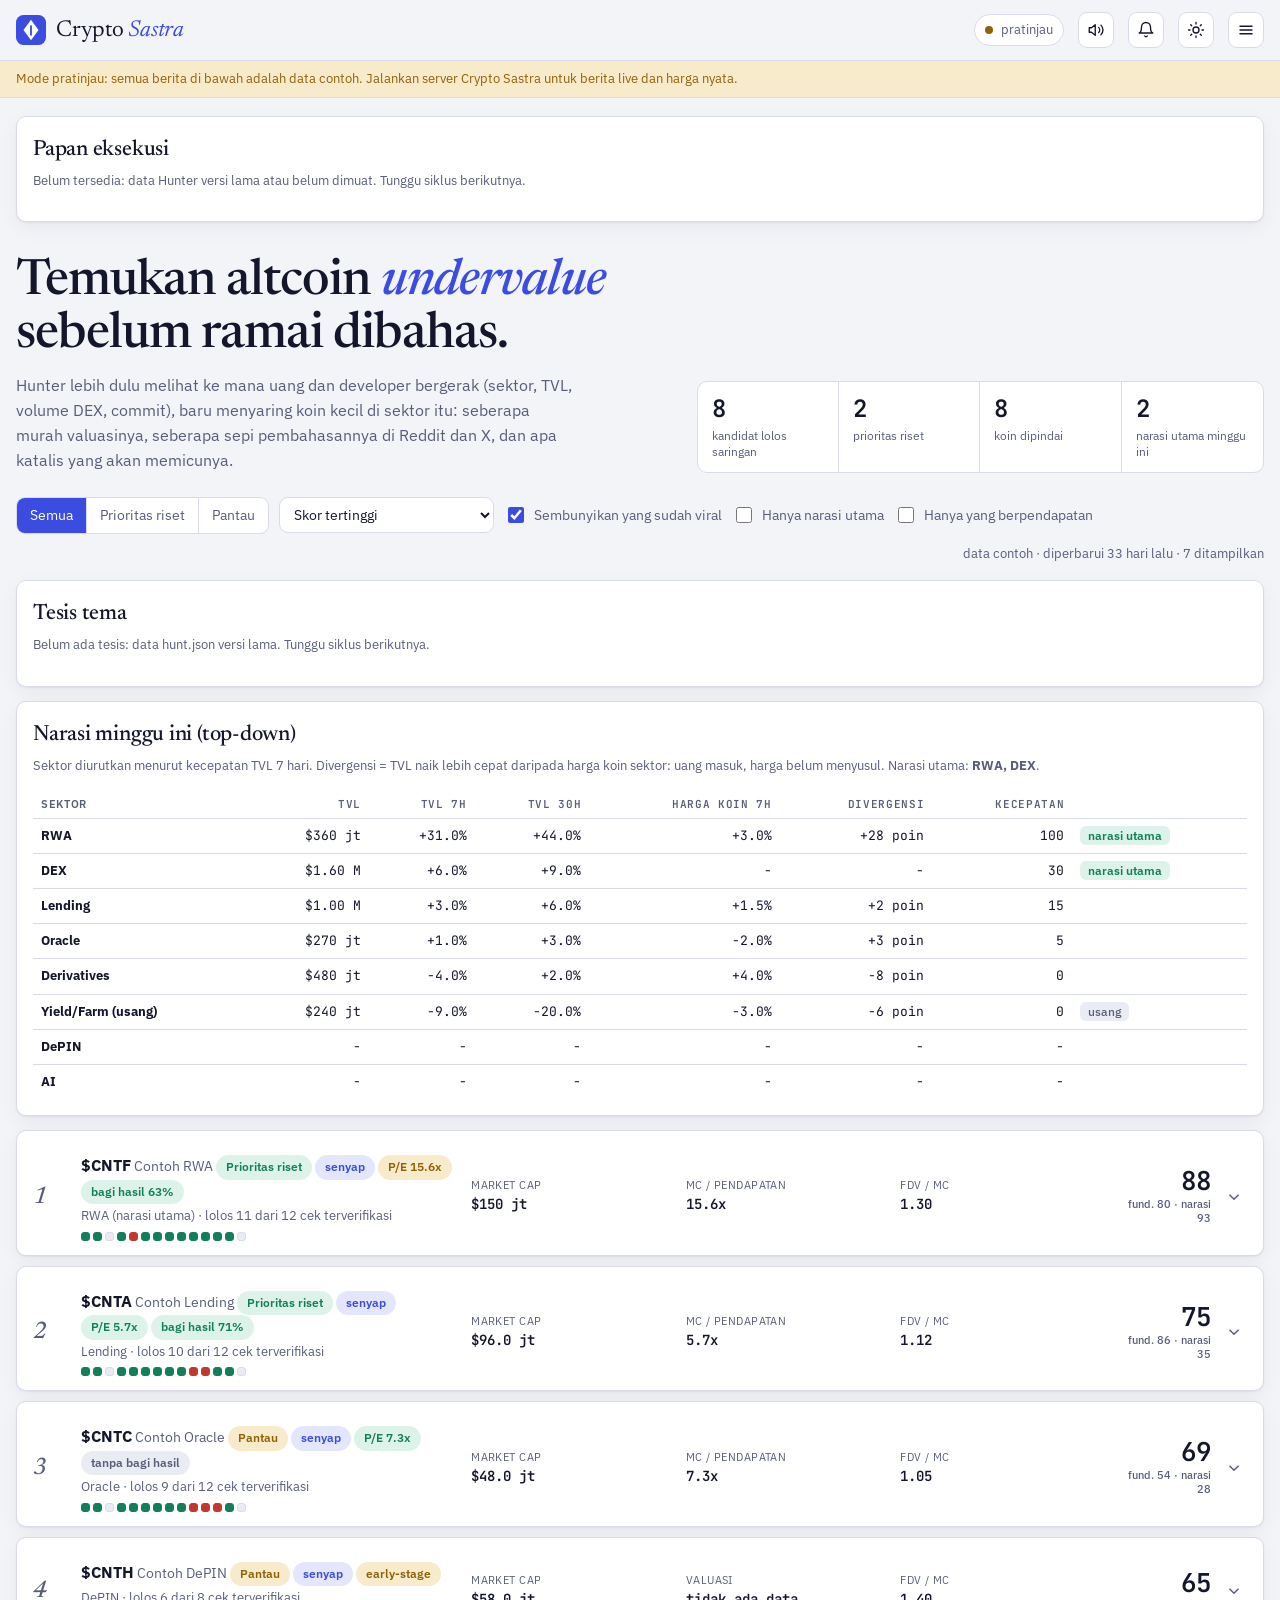
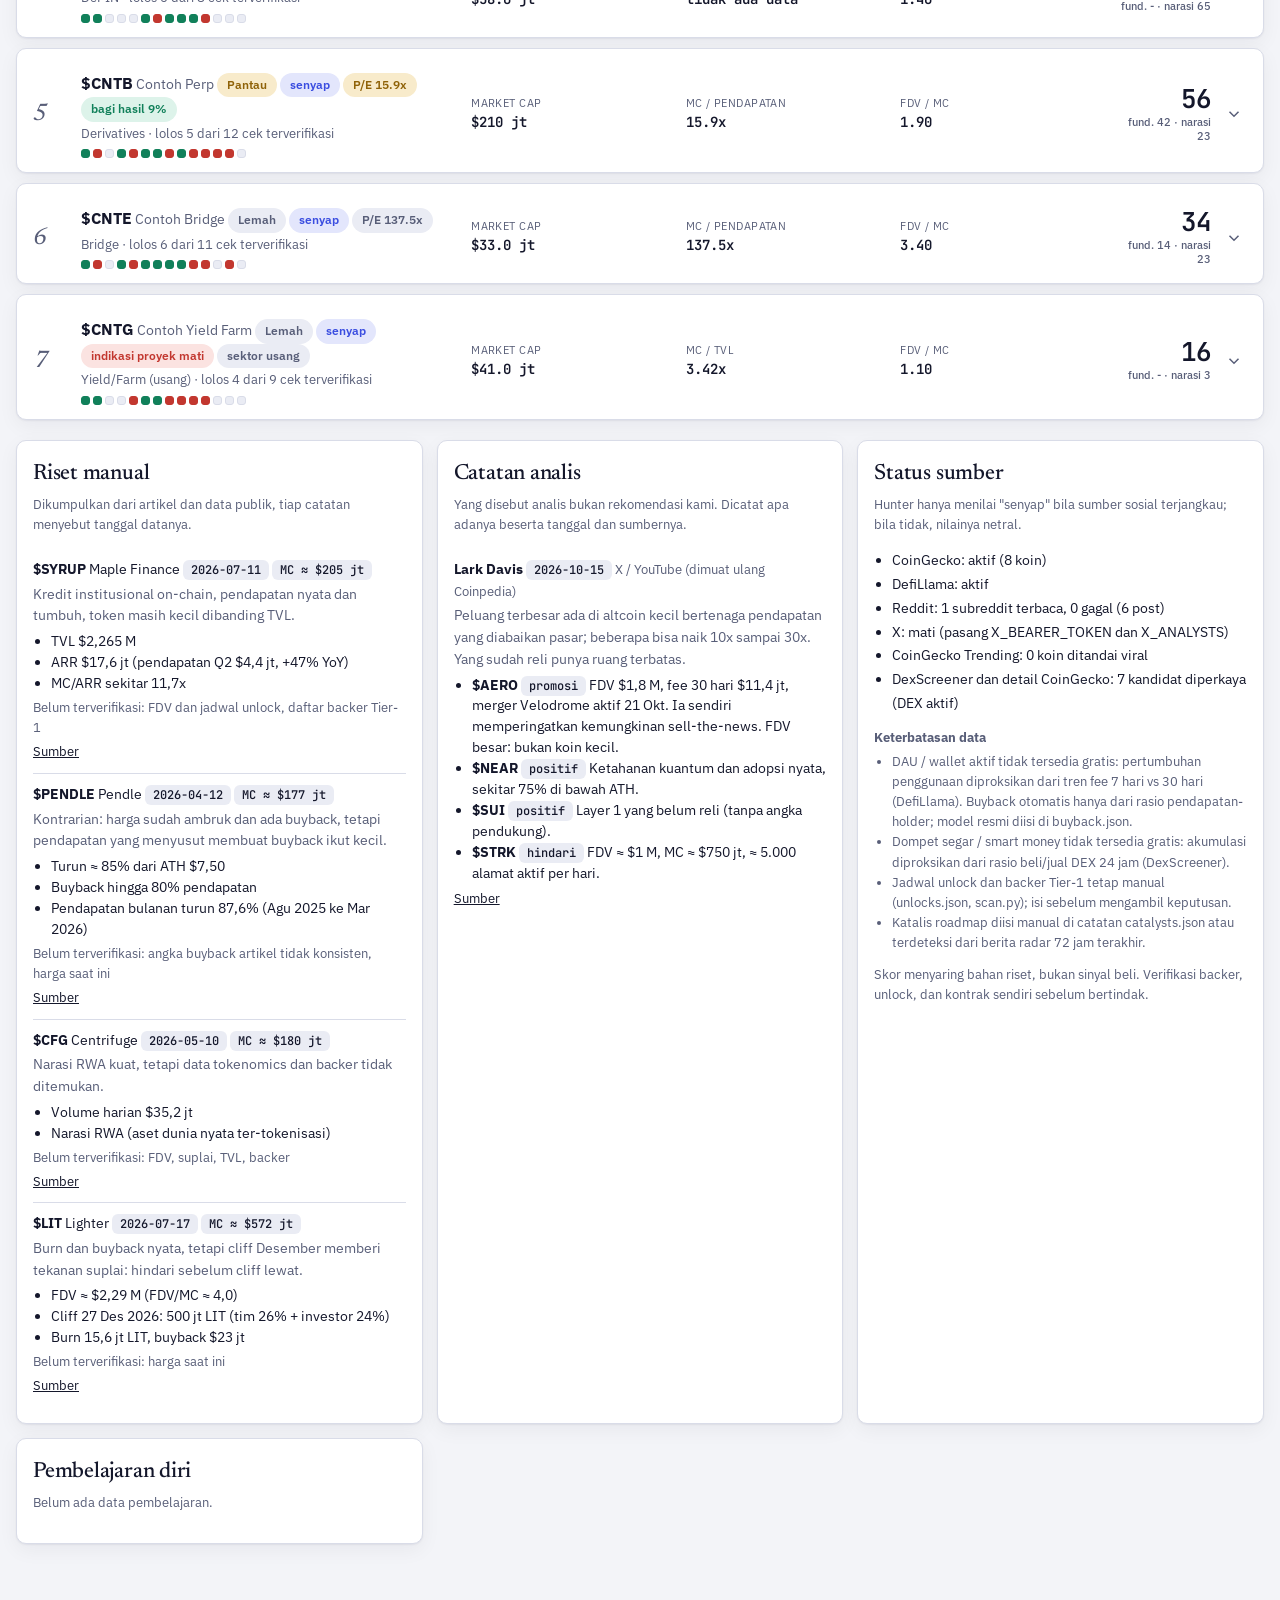
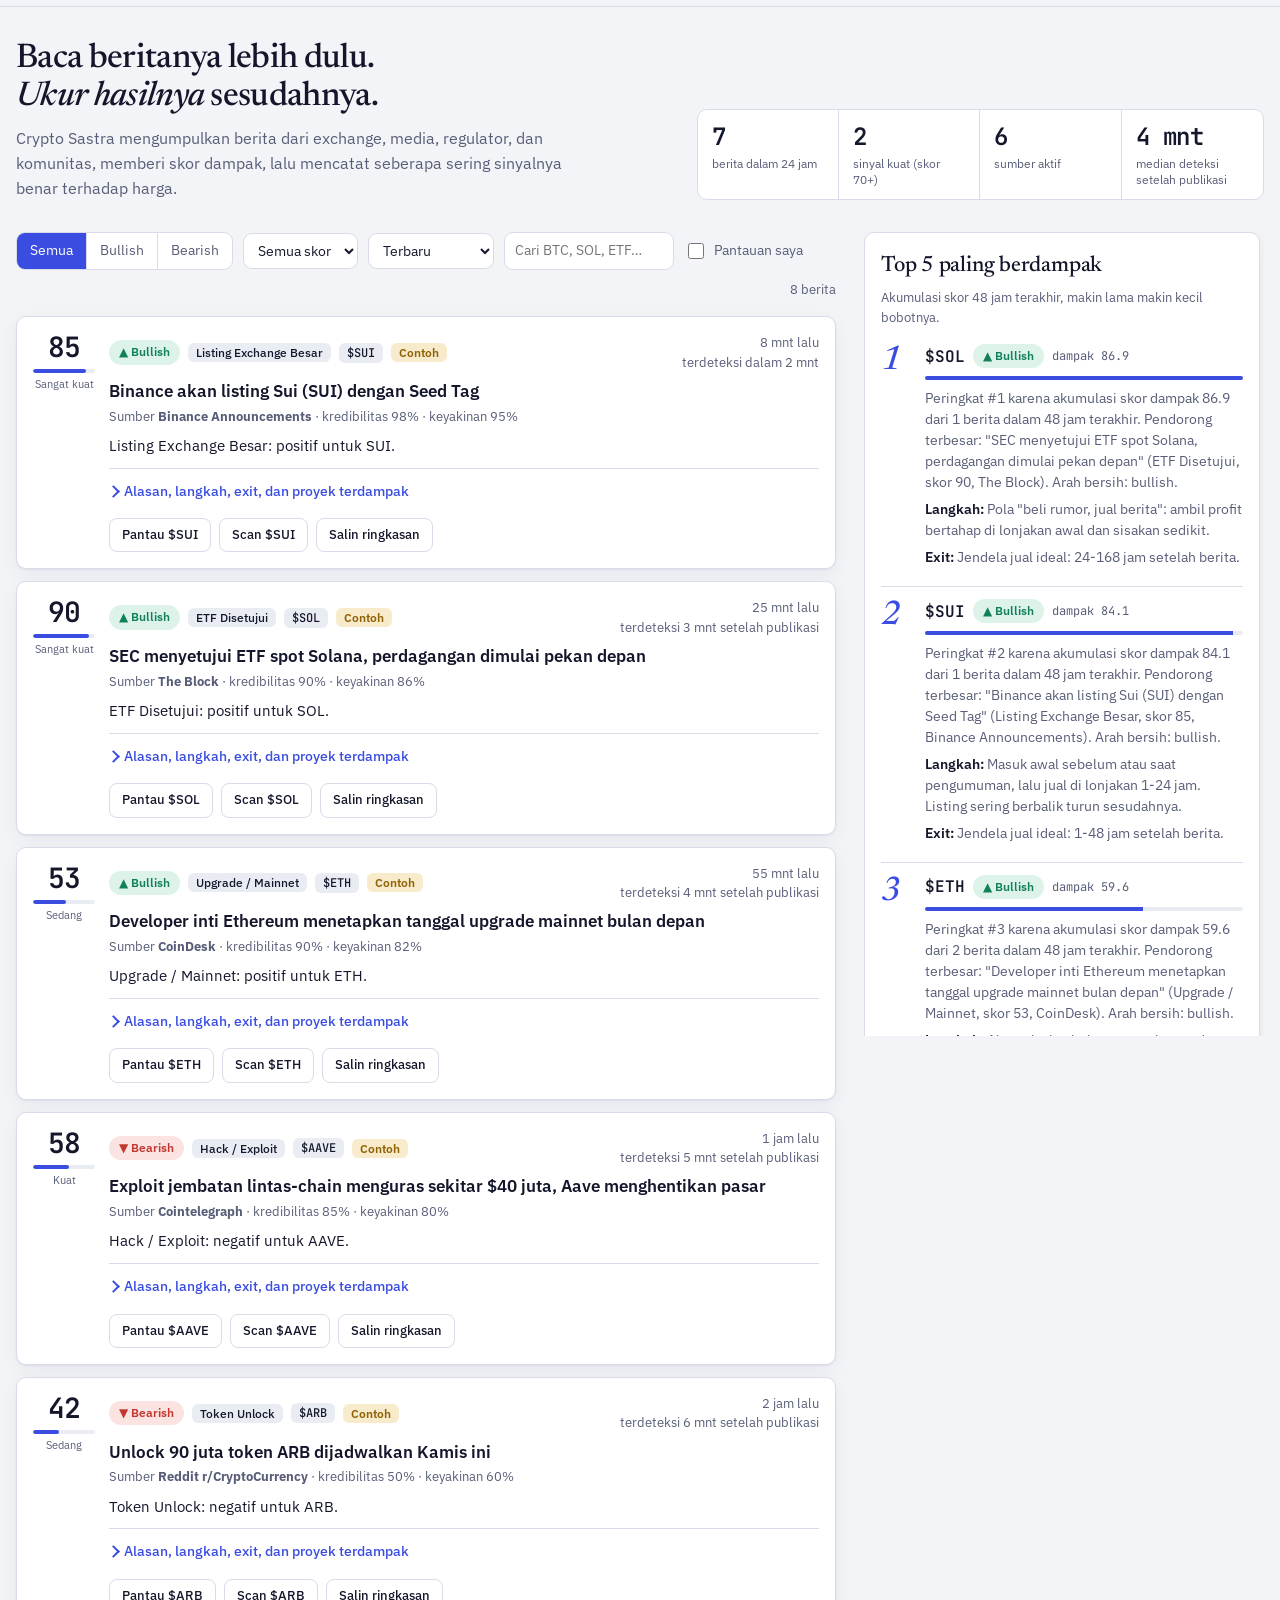
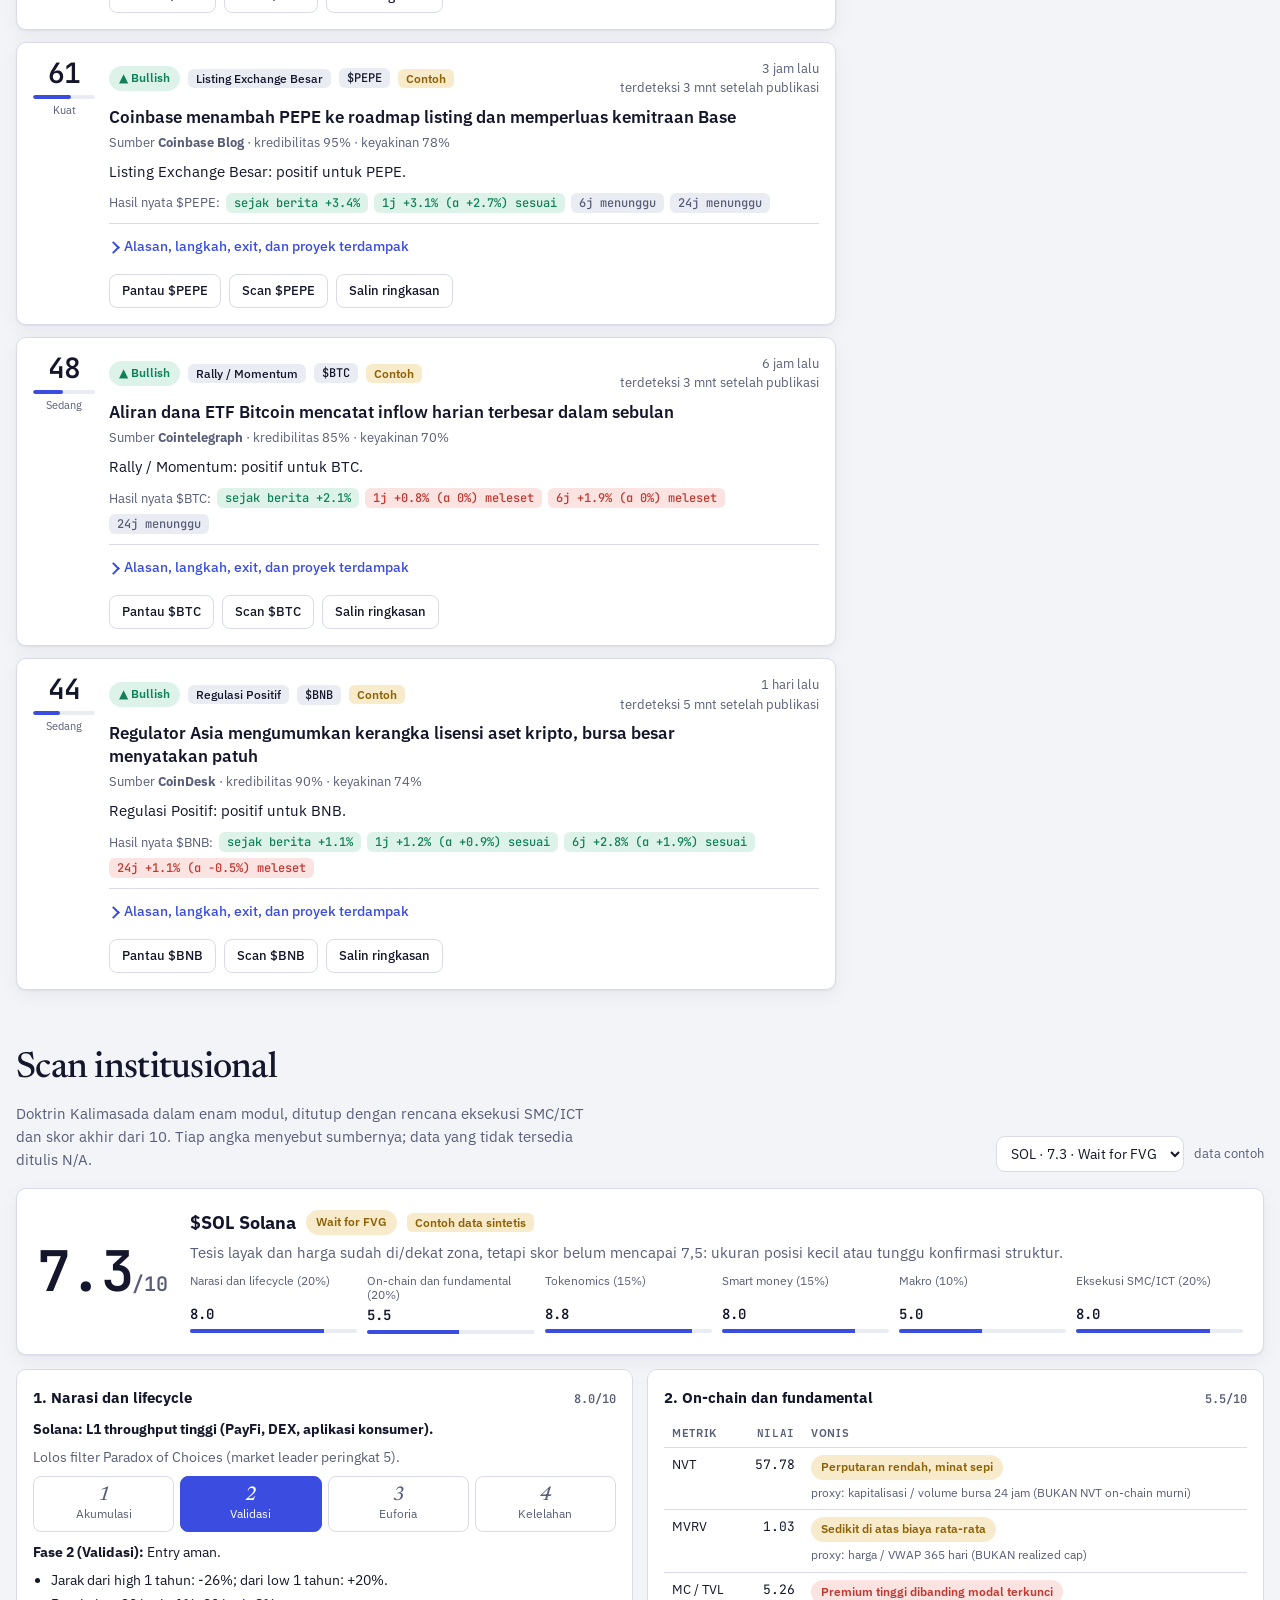
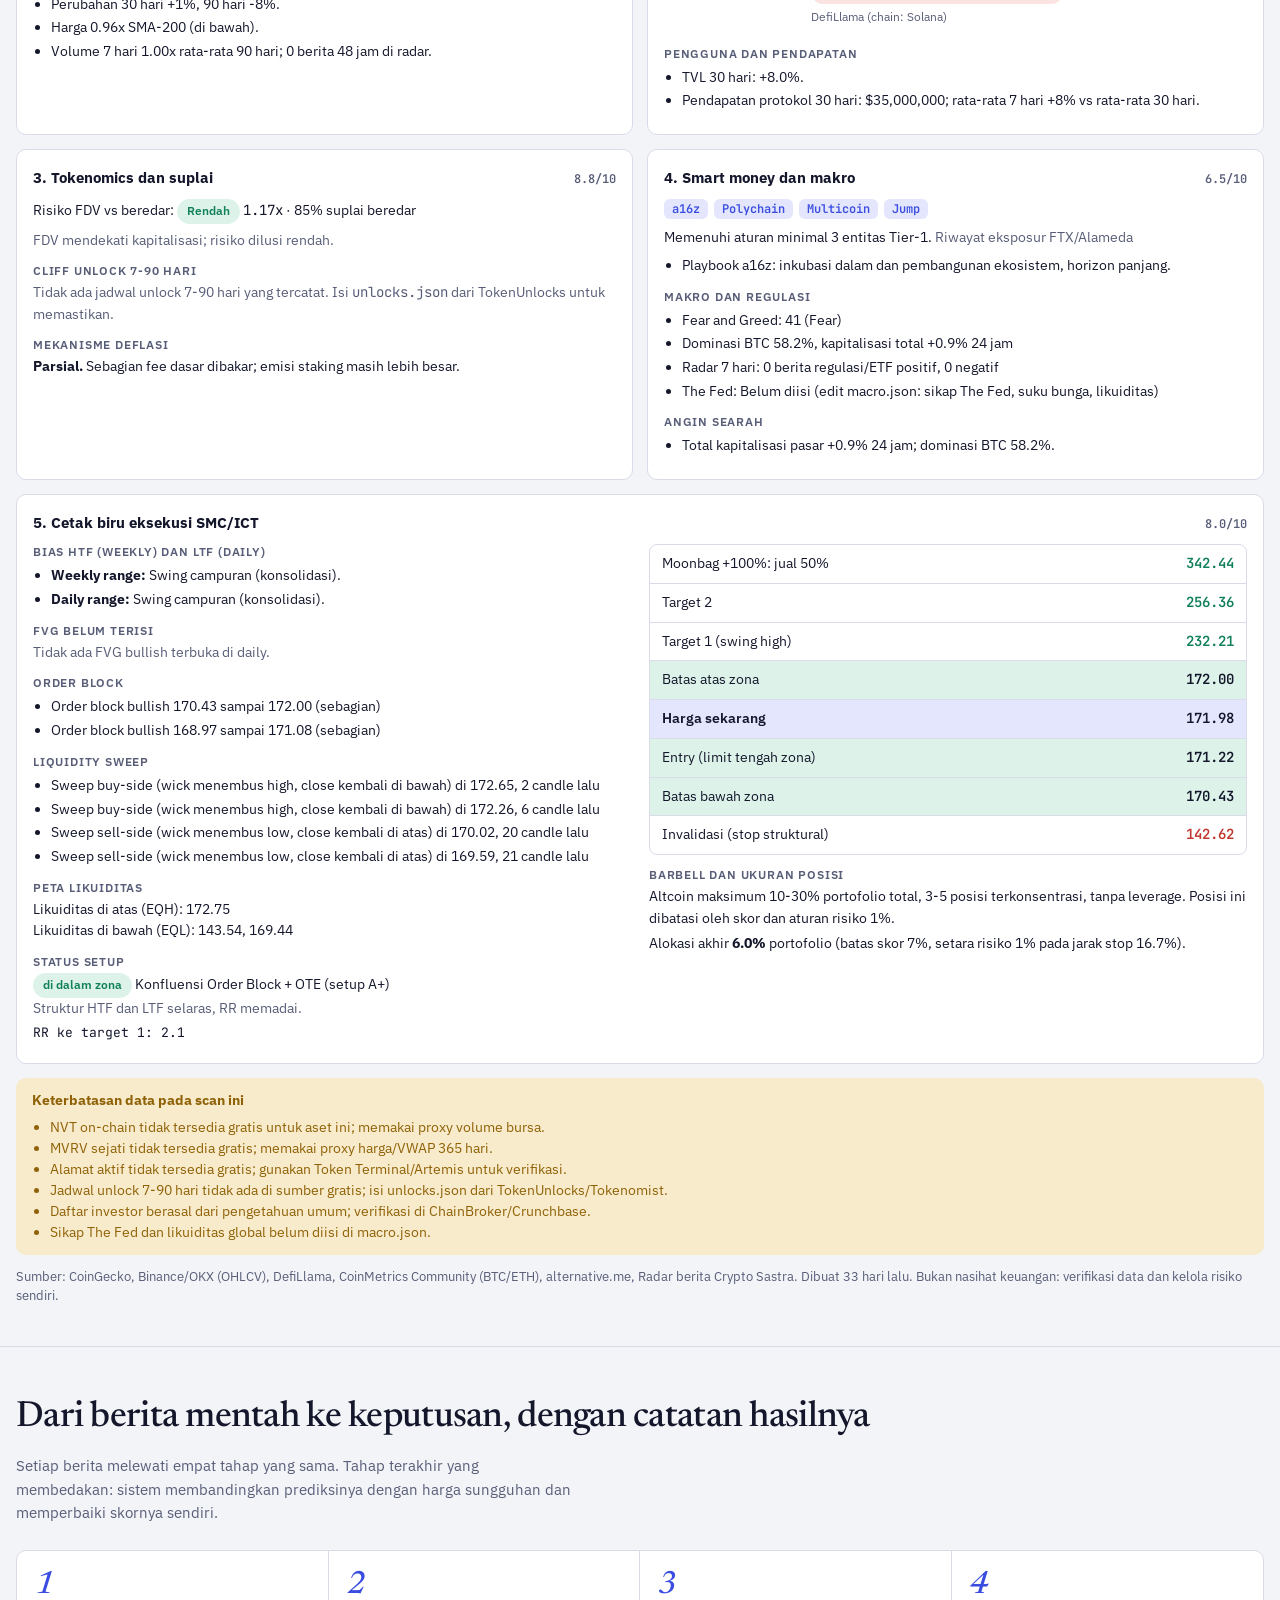
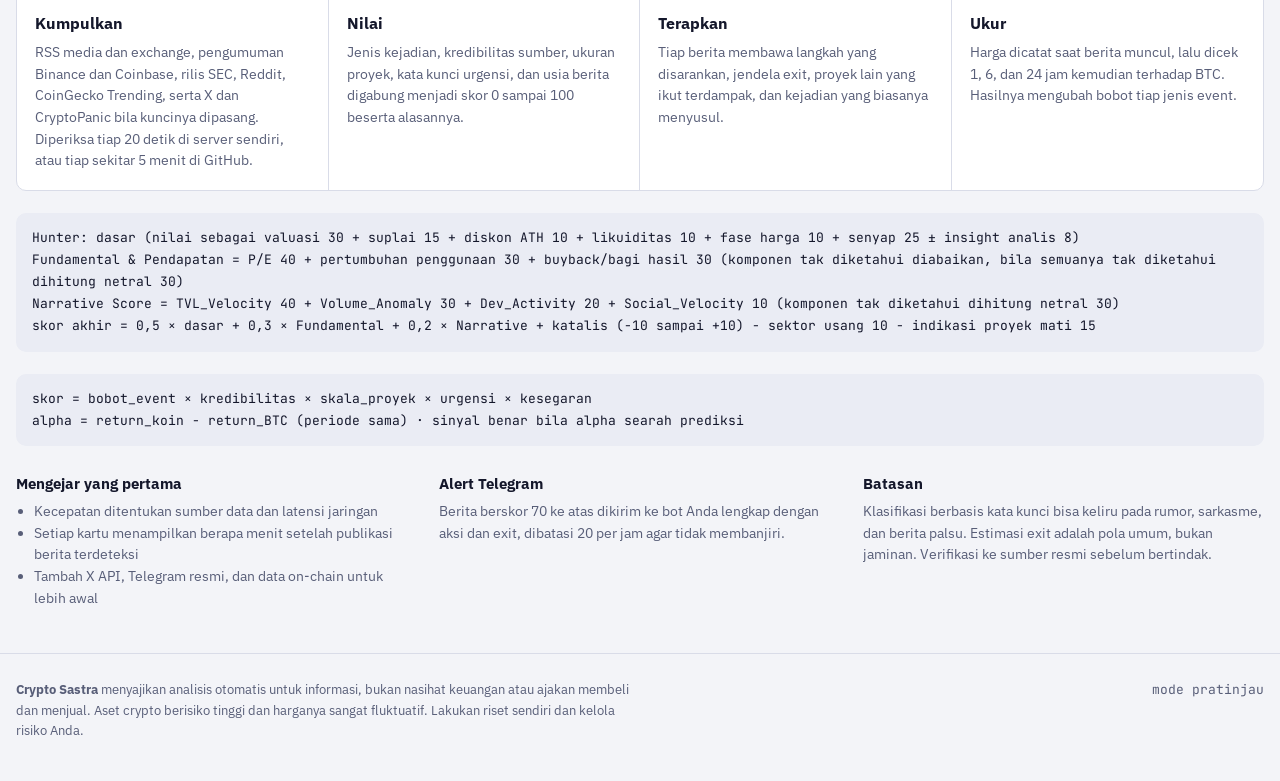
==== commit 8a2b6ff2: "Menu garis tiga di kanan atas: navigasi ke semua bagian, ringkasan data, status sumber, tautan JSON " ====
--- a/static/index.html
+++ b/static/index.html
@@ -290,6 +290,16 @@
 .toast{position:fixed;left:50%;bottom:calc(20px + env(safe-area-inset-bottom,0px));transform:translate(-50%,20px);background:var(--fg);color:var(--bg);padding:9px 16px;border-radius:99px;font-size:14px;opacity:0;pointer-events:none;transition:.2s;z-index:40}
 .toast.show{opacity:1;transform:translate(-50%,0)}
 @media(prefers-reduced-motion:reduce){*{animation:none!important;transition:none!important}html{scroll-behavior:auto}}
+.nav{display:none!important}.top .sp{flex:1}
+.dov{position:fixed;inset:0;background:rgba(5,8,20,.55);z-index:40}.dov[hidden]{display:none}
+.drawer{position:fixed;top:0;right:0;bottom:0;width:min(420px,92vw);background:var(--bg);border-left:1px solid var(--line);z-index:41;transform:translateX(100%);transition:transform .22s ease;display:flex;flex-direction:column;box-shadow:-8px 0 30px rgba(0,0,0,.25);visibility:hidden}
+.drawer.open{transform:none;visibility:visible}@media(prefers-reduced-motion:reduce){.drawer{transition:none}}
+.dhead{display:flex;align-items:center;justify-content:space-between;padding:14px 16px;border-bottom:1px solid var(--line);padding-top:max(14px,env(safe-area-inset-top))}.dhead b{font:500 20px var(--f-display)}
+.dbody{overflow-y:auto;padding:6px 16px 40px;flex:1}.dbody h4{margin:18px 0 6px;font-size:11.5px;letter-spacing:.07em;text-transform:uppercase;color:var(--mut)}
+.dl{display:flex;align-items:center;justify-content:space-between;gap:10px;text-decoration:none;color:var(--fg);padding:10px 10px;border-radius:9px;font-size:15px}.dl:hover,.dl:focus-visible{background:var(--surface2)}
+.dl em{font:600 12px var(--f-mono);font-style:normal;color:var(--mut);background:var(--surface);border:1px solid var(--line);border-radius:99px;padding:2px 8px;white-space:nowrap}.dl em.hot{color:var(--up);border-color:var(--up)}
+.dkv{display:flex;justify-content:space-between;gap:12px;padding:7px 10px;font-size:13.5px;border-bottom:1px dashed var(--line)}.dkv span{color:var(--mut)}.dkv b{font-weight:600;text-align:right}.dkv .ok{color:var(--up)}.dkv .bad{color:var(--dn)}
+[id]{scroll-margin-top:76px}
 </style>
 
 <header class="top">
@@ -306,8 +316,14 @@
     <button class="ibtn" id="bSound" aria-pressed="false" title="Suara untuk berita skor 70+" aria-label="Suara alert"><svg viewBox="0 0 24 24"><path d="M11 5 6 9H3v6h3l5 4z"/><path d="M15.5 8.5a5 5 0 0 1 0 7M18.5 5.5a9 9 0 0 1 0 13"/></svg></button>
     <button class="ibtn" id="bNotif" aria-pressed="false" title="Notifikasi browser untuk berita skor 70+" aria-label="Notifikasi"><svg viewBox="0 0 24 24"><path d="M6 8a6 6 0 0 1 12 0c0 7 3 8 3 8H3s3-1 3-8"/><path d="M10.3 20a2 2 0 0 0 3.4 0"/></svg></button>
     <button class="ibtn" id="bTheme" title="Ganti tema" aria-label="Ganti tema"><svg viewBox="0 0 24 24"><circle cx="12" cy="12" r="4"/><path d="M12 2v2M12 20v2M4.9 4.9l1.4 1.4M17.7 17.7l1.4 1.4M2 12h2M20 12h2M4.9 19.1l1.4-1.4M17.7 6.3l1.4-1.4"/></svg></button>
+    <button class="ibtn" id="bMenu" aria-label="Menu" aria-expanded="false" aria-controls="drawer" title="Menu"><svg viewBox="0 0 24 24"><path d="M4 7h16M4 12h16M4 17h16"/></svg></button>
   </div>
 </header>
+<div class="dov" id="dov" hidden></div>
+<aside class="drawer" id="drawer" aria-label="Menu dan data" aria-hidden="true" tabindex="-1">
+  <div class="dhead"><b>Menu &amp; data</b><button class="ibtn" id="dClose" aria-label="Tutup menu"><svg viewBox="0 0 24 24"><path d="M6 6l12 12M18 6 6 18"/></svg></button></div>
+  <div class="dbody" id="dBody"></div>
+</aside>
 <div class="banner notice" id="notice" role="status" hidden><div class="wrap"><span id="noticeTxt"></span> <button class="btnl" id="noticeBtn" type="button">Coba lagi</button></div></div>
 <div class="banner" id="banner" hidden><div class="wrap">Mode pratinjau: semua berita di bawah adalah data contoh. Jalankan server Crypto Sastra untuk berita live dan harga nyata.</div></div>
 
@@ -933,6 +949,33 @@
 setInterval(()=>{renderStats();renderFeed()},60000);
 document.addEventListener('visibilitychange',()=>{if(document.visibilityState!=='visible'||S.demo)return;
   if(S.static){refreshStatic();initHuntQuiet()}else{loadSide();initHuntQuiet()}});
+
+/* ---- menu garis tiga: navigasi + ringkasan semua data */
+function renderMenu(){
+  const d=H.data||{},pb=d.playbook||{},th=(d.thesis||{}).themes||[],sr=d.sources||{},lr=d.learning||{},ags=(d.candidates||[]).filter(c=>c.agents).length;
+  const nNews=Object.values(S.items||{}).length,e=(pb.execute||[]).length;
+  const L=(href,t,badge,hot)=>`<a class="dl" href="${href}" data-close="1"><span>${t}</span>${badge!=null&&badge!==''?`<em class="${hot?'hot':''}">${badge}</em>`:''}</a>`;
+  const KV=(k,v,c)=>`<div class="dkv"><span>${k}</span><b class="${c||''}">${v}</b></div>`;
+  const st=(v)=>v?['aktif','ok']:['tidak aktif','bad'];
+  const kvS=(k,v)=>{const a=st(v);return KV(k,a[0],a[1])};
+  const rs=sr.reddit||{},xs=sr.x||{},base=(typeof DATA_BASES!=='undefined'&&DATA_BASES[0])||'data/',raw=f=>base+(base.endsWith('/')?'':'/')+(base.includes('raw.githubusercontent')?'data/':'')+f;
+  $('#dBody').innerHTML=
+   `<h4>Aksi utama</h4>${L('#exec','Papan eksekusi',e?e+' siap':(pb.waiting||[]).length+' menunggu',!!e)}${L('#hThesis','Tesis tema',th.length||'')}
+    <h4>Hunter</h4>${L('#hunter','Daftar kandidat',(d.candidates||[]).length||'')}${L('#hSectors','Narasi &amp; sektor (TVL)',(d.sectors||[]).length||'')}${L('#hManual','Riset manual',(d.manual||[]).length||'')}${L('#hAnalyst','Catatan analis',(d.analyst_notes||[]).length||'')}${L('#hSrc','Status sumber &amp; keterbatasan data','')}${L('#hLearn','Pembelajaran diri',lr.picks!=null?lr.picks+' pilihan':'')}
+    <h4>Pasar &amp; berita</h4>${L('#radar-top','Radar berita',nNews||'')}${L('#top5','Top 5 berita')}${L('#prediksi','Prediksi')}${L('#akurasi','Akurasi sinyal')}${L('#scan','Scan institusional (SMC)',(typeof scanIdx!=='undefined'&&scanIdx&&scanIdx.length)||'')}
+    <h4>Lainnya</h4>${L('pengaturan.html','Pengaturan: API key &amp; konfigurasi')}${L('#cara-kerja','Cara kerja')}
+    <h4>Ringkasan data</h4>${KV('Diperbarui',d.generated_at?ago(d.generated_at):'-',d.generated_at&&(now()-d.generated_at)>3*3600?'bad':'')}${KV('Mode',esc(d.mode||'-'))}${KV('Koin dipindai',d.universe||0)}${KV('Lolos saringan',d.filtered||0)}${KV('Diperkaya (DEX/dev)',(d.enriched||0)+' dari 20')}${KV('Diperiksa dewan agen',ags)}${KV('Tema tesis',th.length)}${KV('Siap eksekusi / menunggu',e+' / '+(pb.waiting||[]).length)}${KV('Pilihan dievaluasi',lr.evaluated!=null?lr.evaluated:'-')}${KV('Tingkat gagal',lr.fail_rate!=null?Math.round(lr.fail_rate*100)+'%':'-')}
+    <h4>Status sumber</h4>${kvS('CoinGecko',sr.coingecko)}${kvS('DefiLlama',sr.defillama)}${kvS('DexScreener',sr.dexscreener)}${KV('Reddit',rs.ok!=null?rs.ok+' ok / '+rs.fail+' gagal':'-',rs.ok?'ok':'bad')}${KV('X (Twitter)',xs.off?'mati':xs.ok!=null?xs.ok+' ok':'-',xs.off?'bad':'ok')}${KV('Smart money',pb.smart_money_active?'aktif':'tidak aktif',pb.smart_money_active?'ok':'bad')}${KV('Berita di radar',nNews)}
+    <h4>Data mentah (JSON)</h4>${['hunt.json','memory.json','news.json','top5.json','predictions.json','stats.json','prices.json','scan/index.json'].map(f=>`<a class="dl" href="${raw(f)}" target="_blank" rel="noopener"><span>${f}</span><em>buka</em></a>`).join('')}
+    <h4>Tindakan</h4><a class="dl" href="#" id="dReload"><span>Muat ulang semua data</span></a>`;
+  const rl=$('#dReload');if(rl)rl.onclick=ev=>{ev.preventDefault();closeMenu();if(S.static)refreshStatic();else loadSide();H.data=null;initHunt()};
+}
+function openMenu(){renderMenu();$('#drawer').classList.add('open');$('#drawer').setAttribute('aria-hidden','false');$('#dov').hidden=false;$('#bMenu').setAttribute('aria-expanded','true');document.body.style.overflow='hidden';$('#drawer').focus()}
+function closeMenu(){$('#drawer').classList.remove('open');$('#drawer').setAttribute('aria-hidden','true');$('#dov').hidden=true;$('#bMenu').setAttribute('aria-expanded','false');document.body.style.overflow='';}
+$('#bMenu').onclick=()=>$('#drawer').classList.contains('open')?closeMenu():openMenu();
+$('#dClose').onclick=closeMenu;$('#dov').onclick=closeMenu;
+document.addEventListener('keydown',e=>{if(e.key==='Escape')closeMenu()});
+$('#dBody').addEventListener('click',e=>{if(e.target.closest('[data-close]'))closeMenu()});
 init();
 })();
 </script>
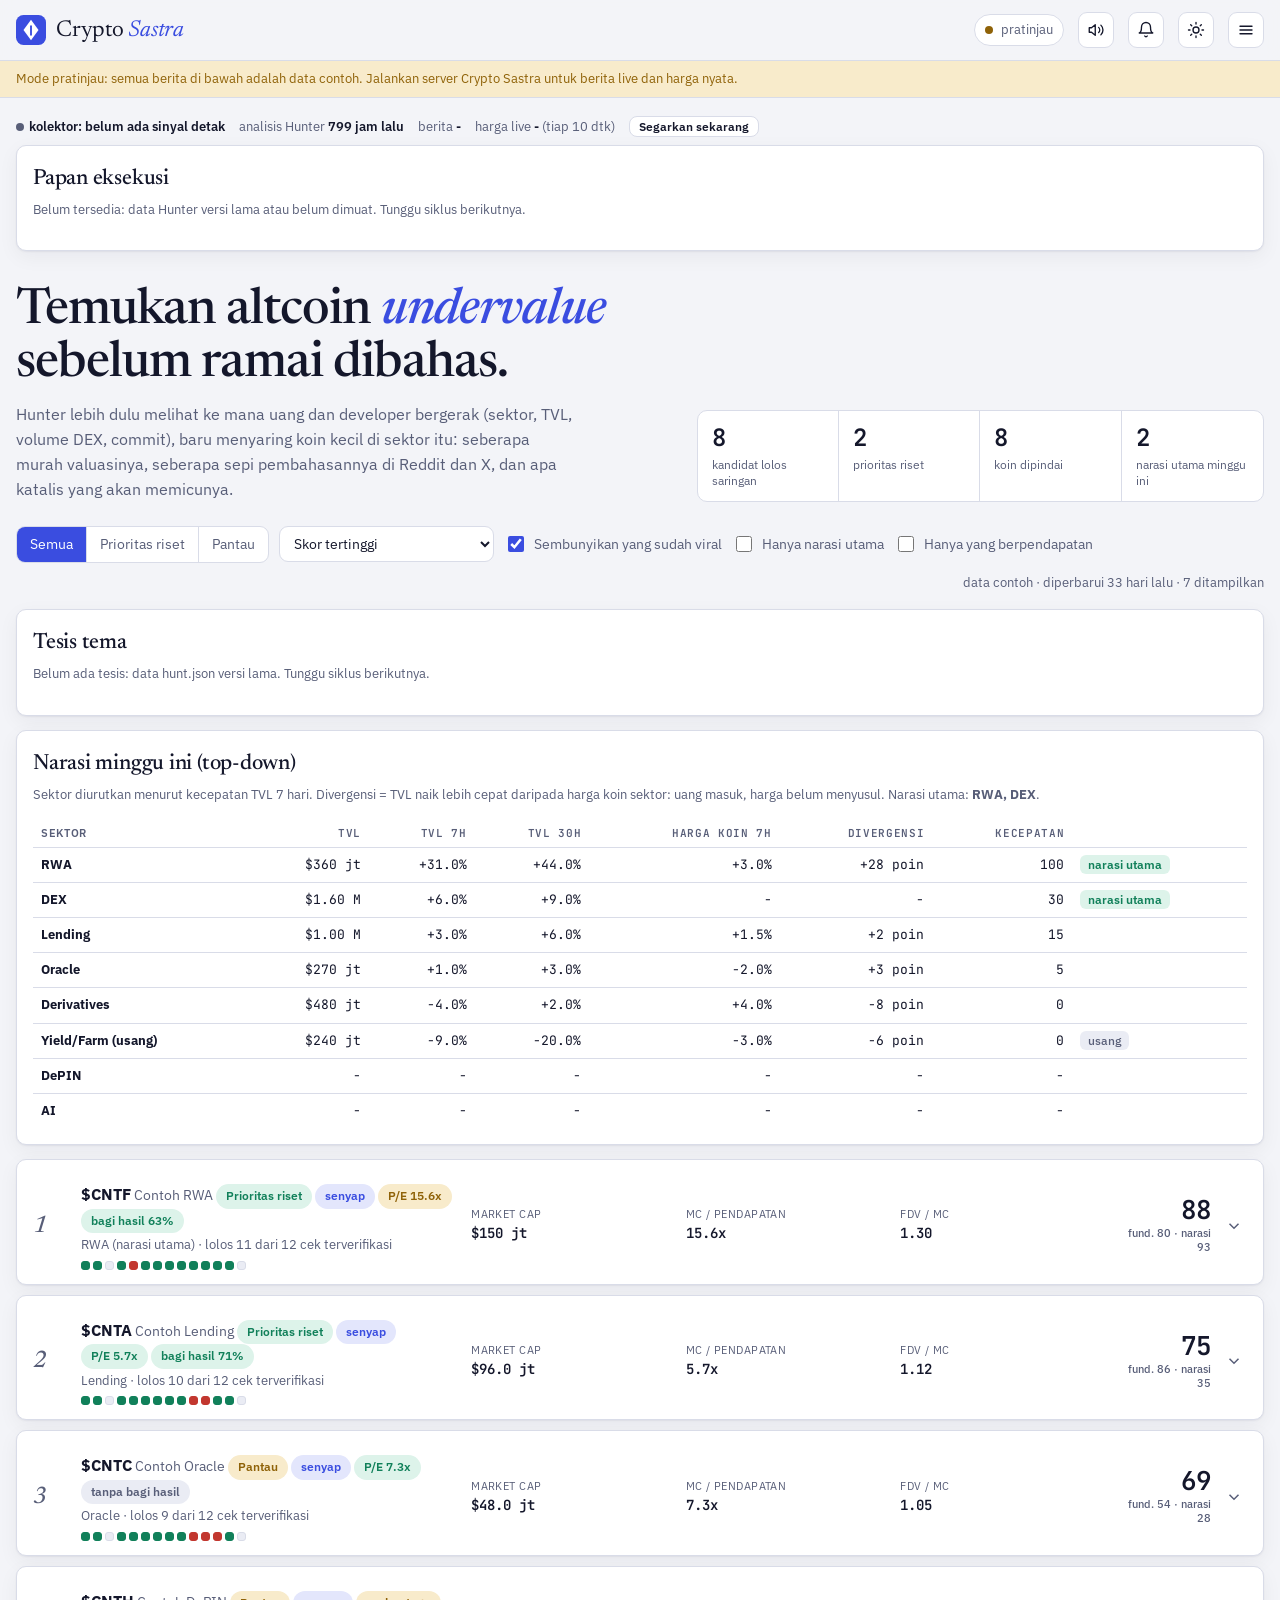
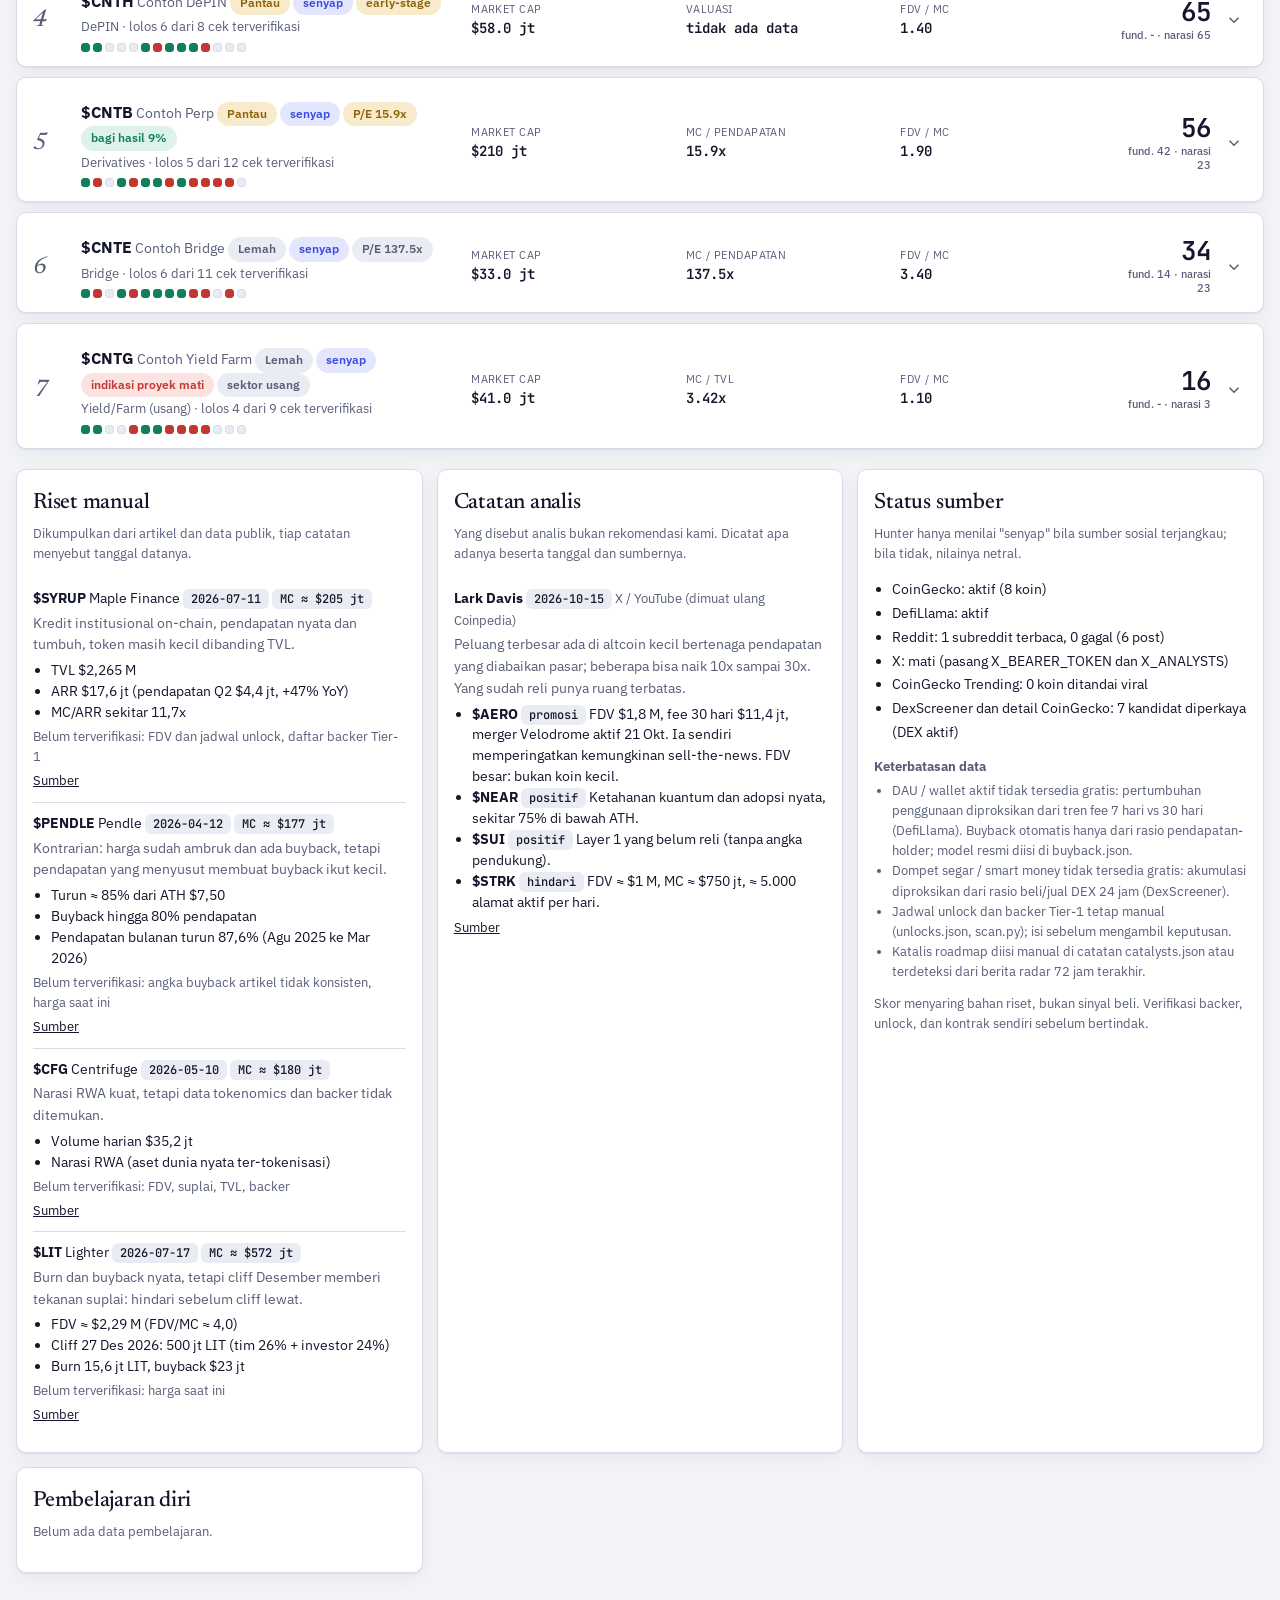
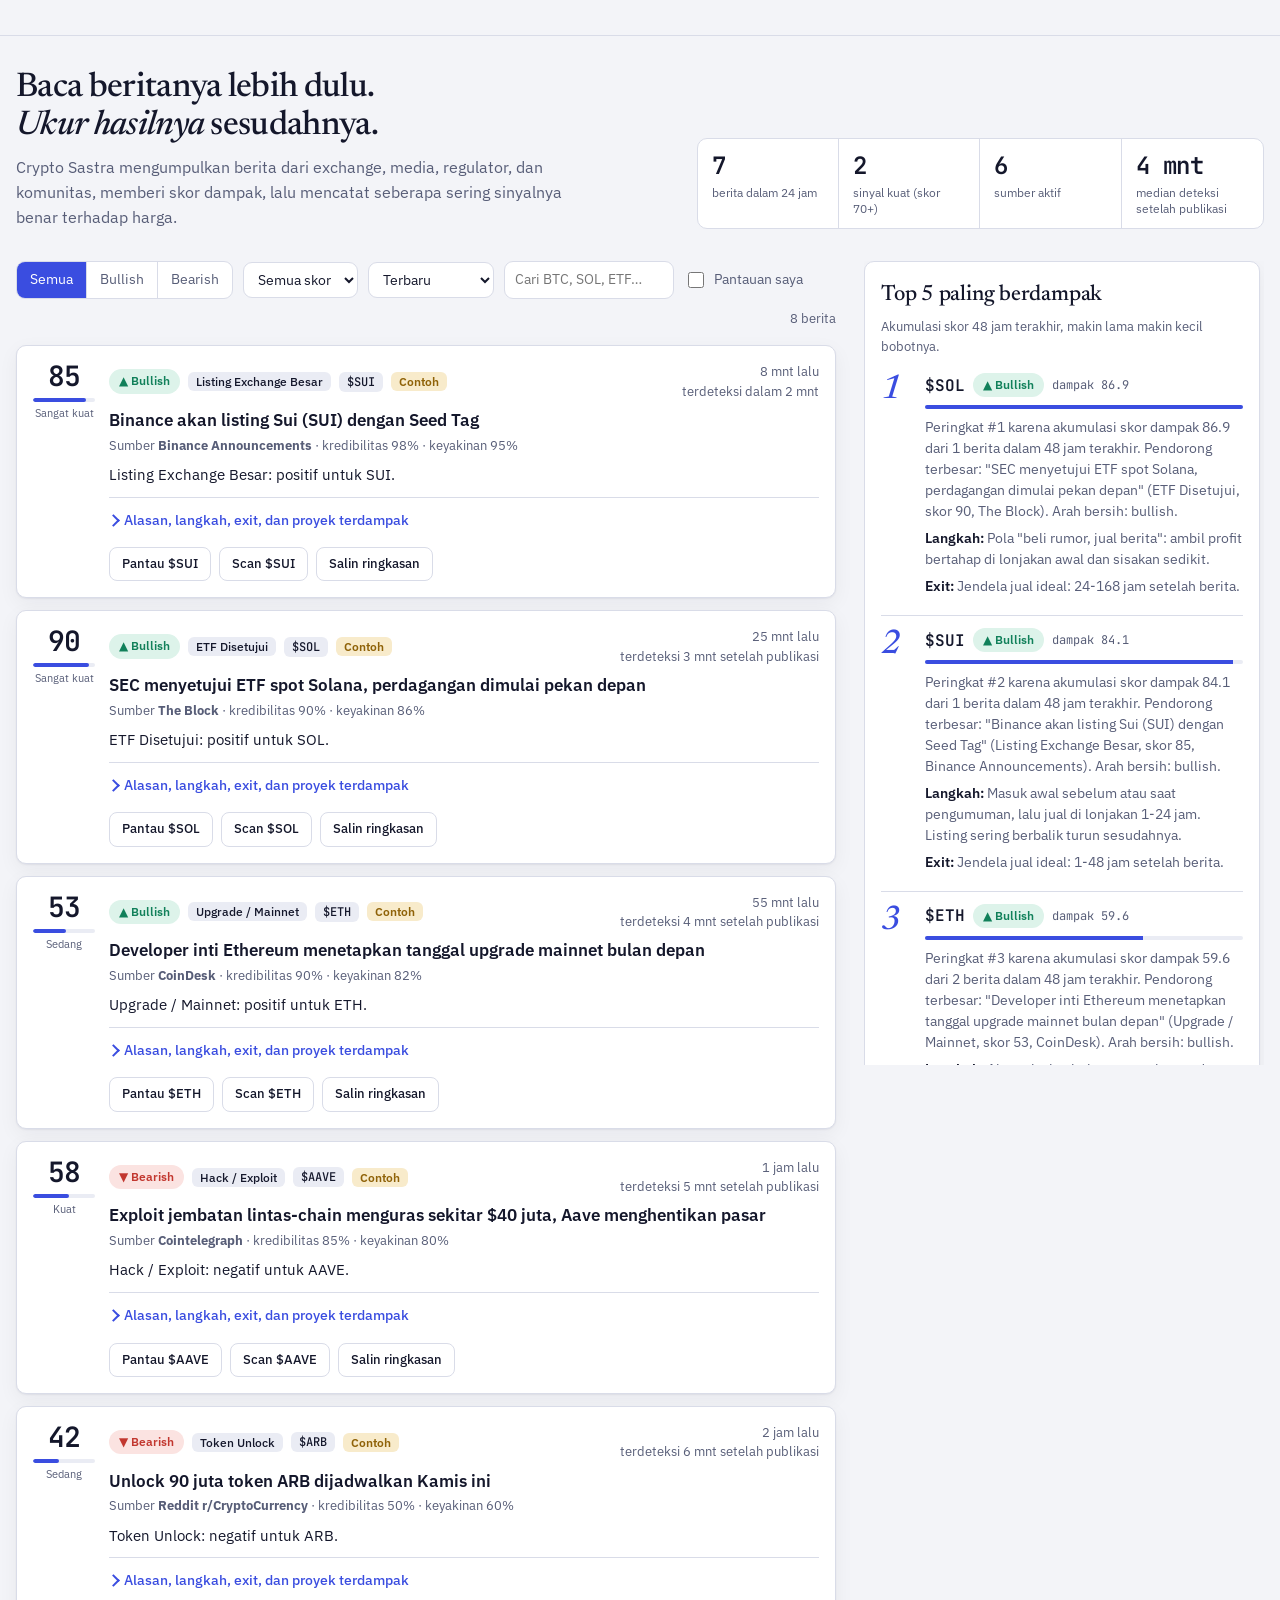
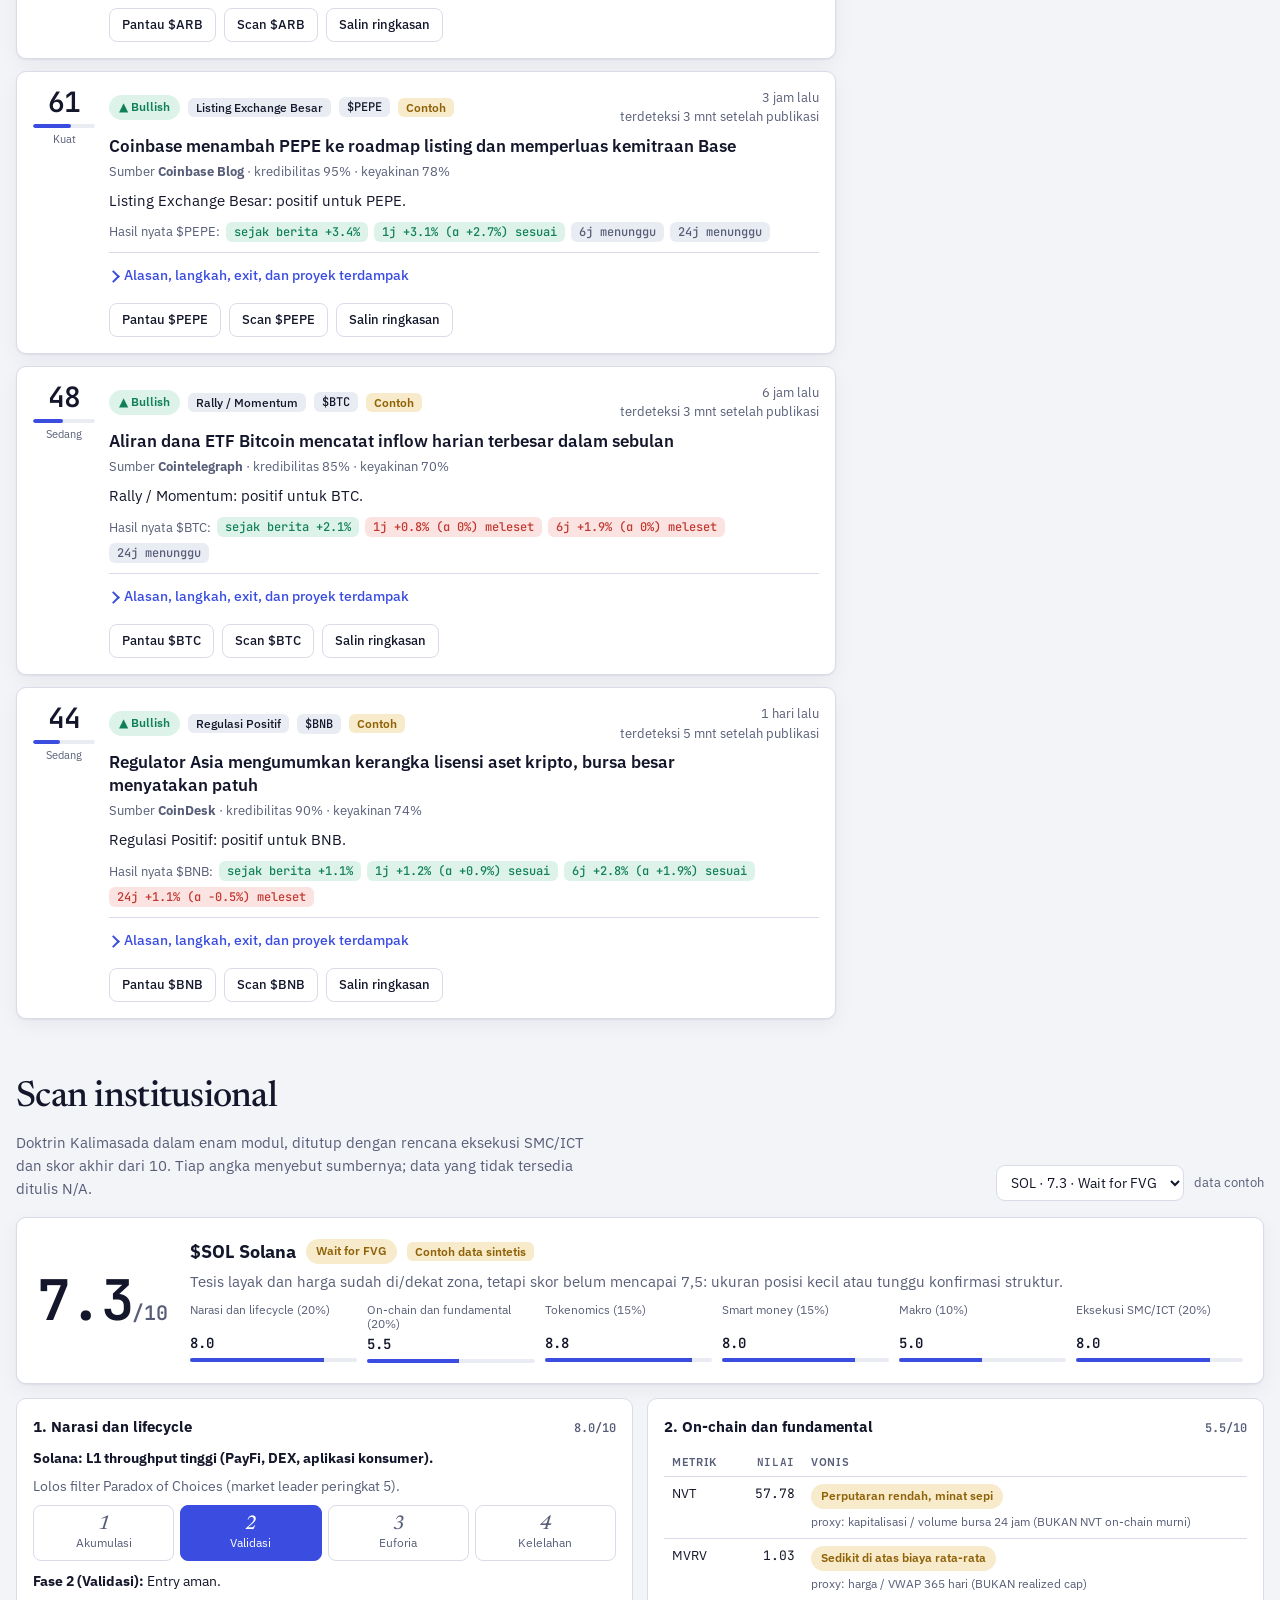
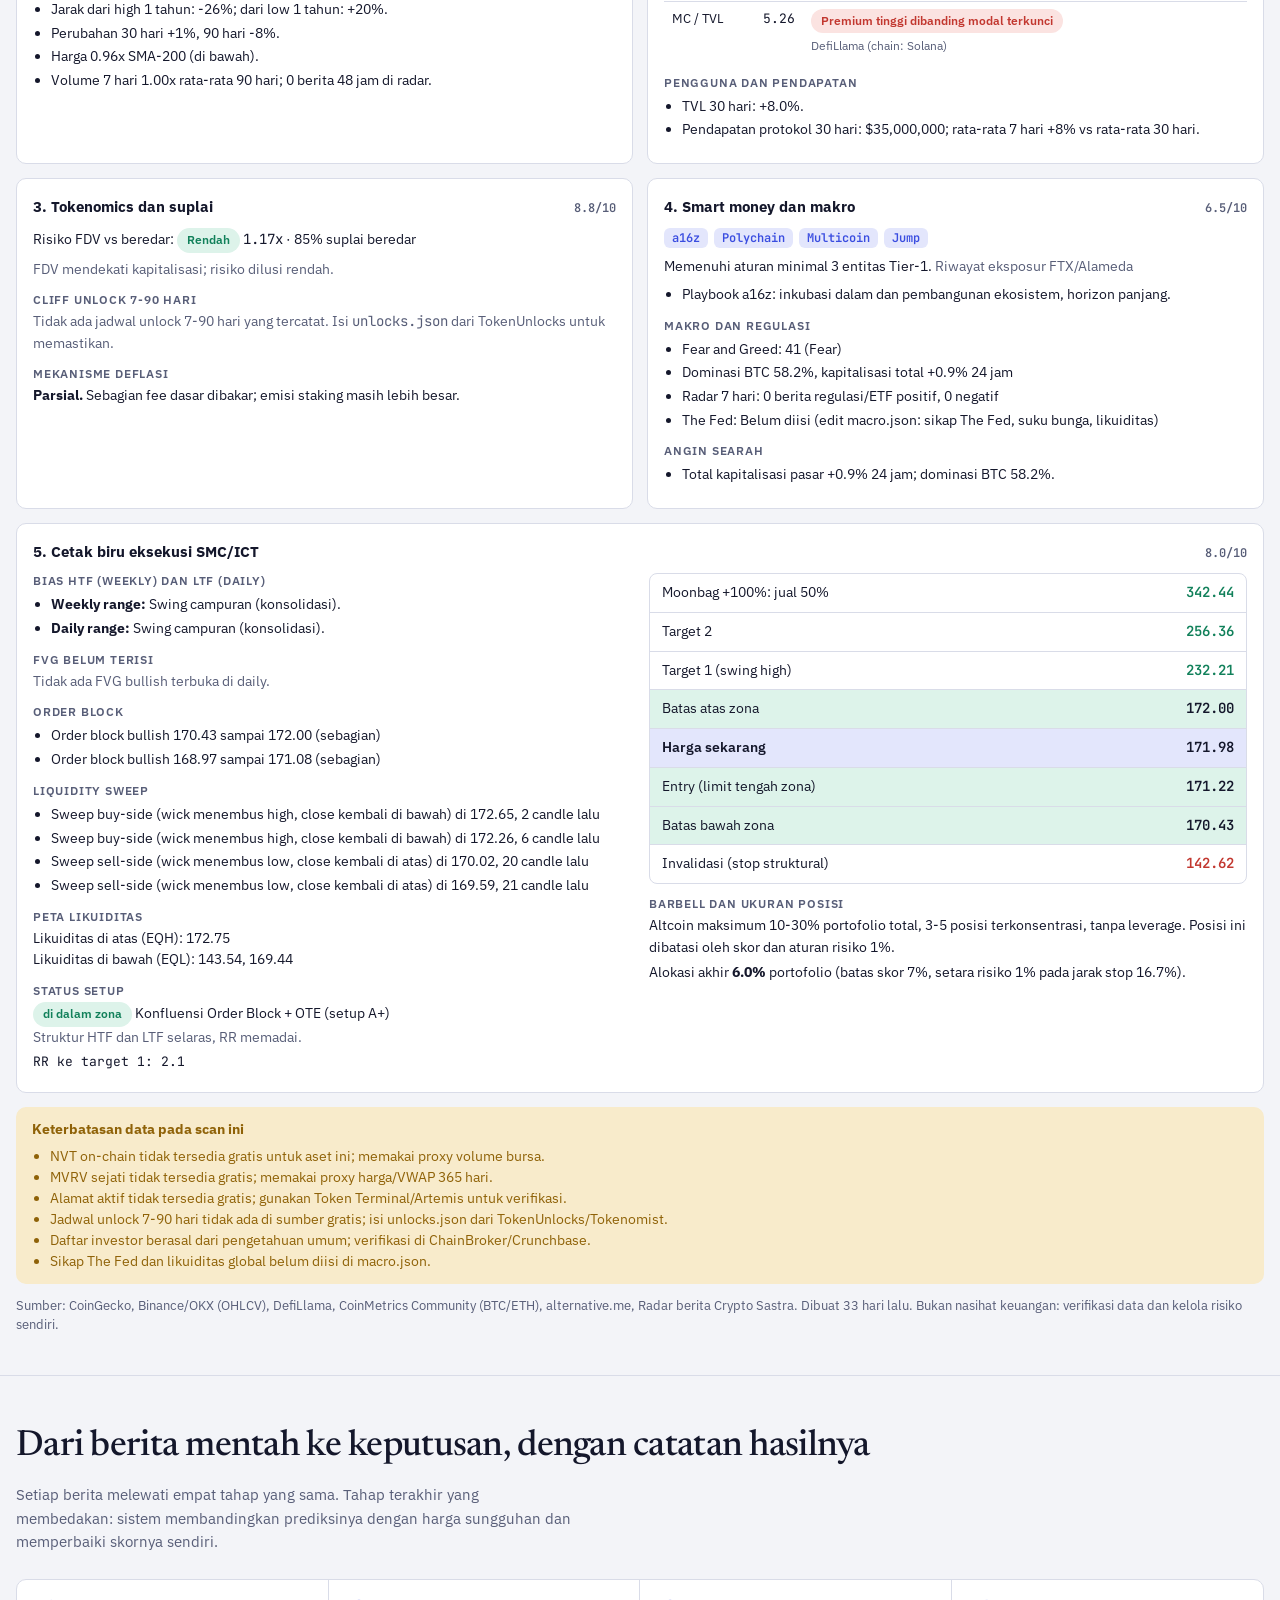
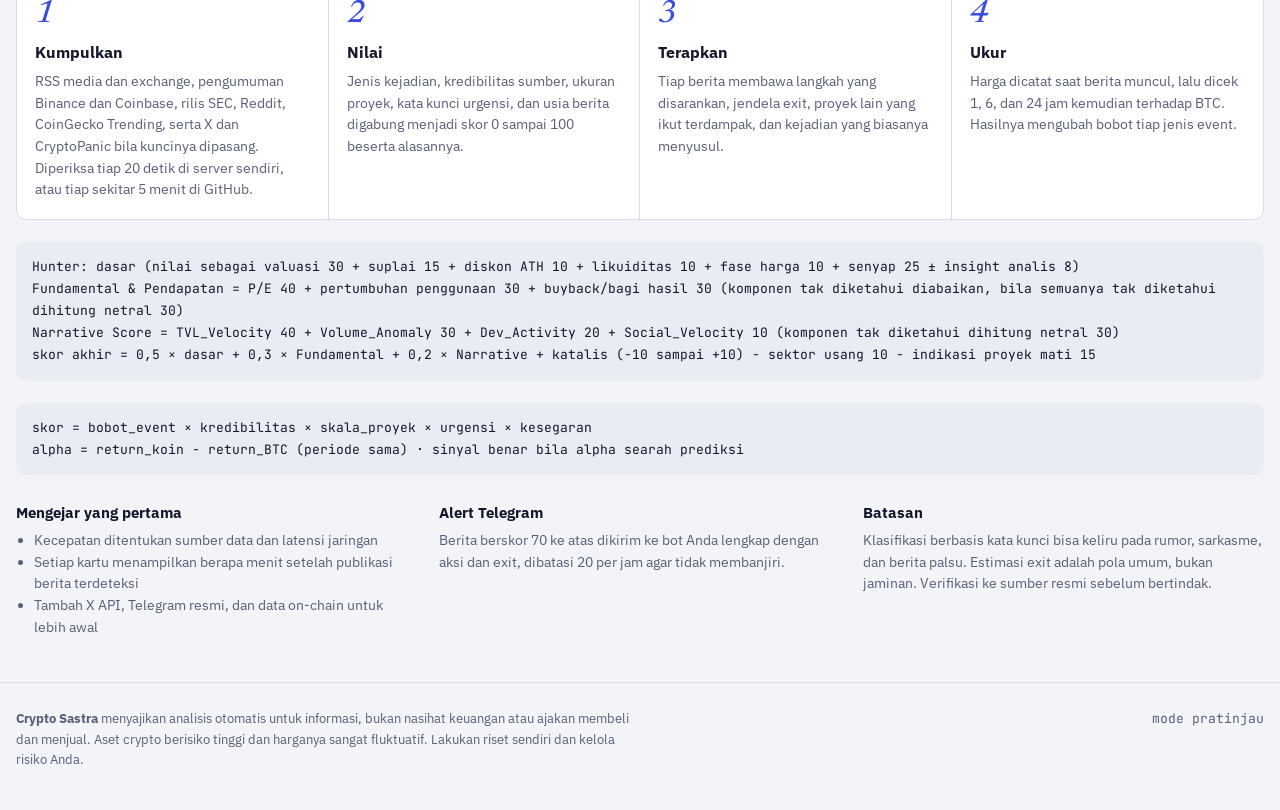
==== commit 223953cd: "Kesegaran data: jalur cepat kolektor 1 menit, detak live.json, auto-refresh halaman 30/60 dtk, harga" ====
--- a/static/index.html
+++ b/static/index.html
@@ -300,6 +300,7 @@
 .dl em{font:600 12px var(--f-mono);font-style:normal;color:var(--mut);background:var(--surface);border:1px solid var(--line);border-radius:99px;padding:2px 8px;white-space:nowrap}.dl em.hot{color:var(--up);border-color:var(--up)}
 .dkv{display:flex;justify-content:space-between;gap:12px;padding:7px 10px;font-size:13.5px;border-bottom:1px dashed var(--line)}.dkv span{color:var(--mut)}.dkv b{font-weight:600;text-align:right}.dkv .ok{color:var(--up)}.dkv .bad{color:var(--dn)}
 [id]{scroll-margin-top:76px}
+.freshbar{display:flex;flex-wrap:wrap;gap:6px 14px;align-items:center;font-size:12.5px;margin:0 0 8px}.freshbar b{color:var(--fg);font-weight:600}.freshbar .dot{width:8px;height:8px;border-radius:50%;background:var(--mut);display:inline-block;margin-right:5px}.freshbar .dot.on{background:var(--up);animation:pulse 2s infinite}.freshbar .dot.old{background:var(--dn)}.lp.up{color:var(--up)}.lp.dn{color:var(--dn)}
 </style>
 
 <header class="top">
@@ -327,7 +328,7 @@
 <div class="banner notice" id="notice" role="status" hidden><div class="wrap"><span id="noticeTxt"></span> <button class="btnl" id="noticeBtn" type="button">Coba lagi</button></div></div>
 <div class="banner" id="banner" hidden><div class="wrap">Mode pratinjau: semua berita di bawah adalah data contoh. Jalankan server Crypto Sastra untuk berita live dan harga nyata.</div></div>
 
-<section class="wrap" id="exec" aria-label="Papan eksekusi" style="padding-top:18px"><div class="panel" id="execBox"><h2>Papan eksekusi</h2><p class="sub">Memuat…</p></div></section>
+<section class="wrap" id="exec" aria-label="Papan eksekusi" style="padding-top:18px"><div id="fresh" class="mut freshbar" role="status" aria-live="off"></div><div class="panel" id="execBox"><h2>Papan eksekusi</h2><p class="sub">Memuat…</p></div></section>
 <section class="wrap hero" aria-label="Hunter">
   <div>
     <h1>Temukan altcoin <em>undervalue</em> sebelum ramai dibahas.</h1>
@@ -763,7 +764,7 @@
   const ls=(a.lessons||[]).map(l=>`<li>${esc(l.msg)} <span class="mut">(kemiripan ${l.sim})</span></li>`).join('');
   const fo=a.founder&&a.founder.name?`<p style="margin:6px 0 0;font-size:13.5px">Founder: ${esc(a.founder.name)} · ${a.founder.bad} proyek gagal/rug sebelumnya</p>`:'';
   const gh=a.github?`<p style="margin:6px 0 0;font-size:13px;color:var(--mut)">GitHub ${esc(a.github.repo)}: ${a.github.commits90}${a.github.capped?'+':''} commit/90h, ${a.github.authors90} penulis${a.github.fork?', FORK':''}</p>`:'';
-  return `<div class="full"><h4>Dewan agen · Master: ${a.conviction}/100 <span class="pill ${VDL[a.verdict]||''}">${esc(a.verdict)}</span> <span class="pill">${a.llm?'LLM':'aturan'}</span></h4>
+  return `<div class="full"><h4>Dewan agen · Master: ${a.conviction}/100 <span class="pill ${VDL[a.verdict]||''}">${esc(a.verdict)}</span> <span class="pill">${a.llm?'LLM'+(a.llm_provider?' · '+esc(a.llm_provider):''):'aturan'}</span></h4>
     <p style="margin:0 0 8px;font-size:14px">${esc(a.thesis)}</p>${rows}${fo}${gh}${lp}${ls?`<h4 style="margin-top:10px">Pelajaran dari kegagalan serupa</h4><ul>${ls}</ul>`:''}
     ${(a.verify||[]).length?`<h4 style="margin-top:10px">Verifikasi manual</h4><ul>${a.verify.map(x=>`<li>${esc(x)}</li>`).join('')}</ul>`:''}
     <p class="mut" style="margin:8px 0 0;font-size:12px">Cakupan data ${Math.round((a.coverage||0)*100)}%. Agen tanpa data ditandai n/a, bukan ditebak.</p></div>`}
@@ -784,7 +785,7 @@
   const lead=(l,i)=>`<div class="pb"><span>${i+1}. ${esc(l.symbol?'$'+l.symbol:l.name)} <small class="mut">${esc(l.name&&l.symbol?l.name:'')}</small></span><i><u style="width:${l.score}%"></u></i><b>${l.score}</b><em>${esc(l.why.join(' · '))}</em></div>`;
   const card=t=>`<details class="hc" open style="margin-bottom:10px"><summary style="display:block"><b>${esc(t.title)}</b> <span class="pill ${CONF[t.confidence]}">keyakinan ${esc(t.confidence)}</span> <span class="pill">${esc(t.horizon)}</span>
    <span class="mut" style="font-size:12.5px"> bukti: ${esc((t.types||[]).join(', '))}</span></summary><div class="hbody">
-   <div class="full"><h4>Tesis</h4><p style="margin:0;font-size:14px">${esc(t.llm||t.mechanism)}</p></div>
+   <div class="full"><h4>Tesis</h4><p style="margin:0;font-size:14px">${esc(t.llm||t.mechanism)}</p>${t.llm?`<p class="mut" style="margin:4px 0 0;font-size:12px">Sintesis LLM${t.llm_provider?' ('+esc(t.llm_provider)+')':''}, hanya dari bukti di bawah.</p>`:''}</div>
    <div><h4>Bukti yang tercatat</h4><ul>${ev(t)}</ul></div>
    <div><h4>Akan mengonfirmasi</h4><ul>${t.confirm.map(x=>`<li>${esc(x)}</li>`).join('')}</ul><h4 style="margin-top:12px">Membatalkan tesis</h4><ul>${t.invalidate.map(x=>`<li>${esc(x)}</li>`).join('')}</ul></div>
    ${(t.leaders||[]).length?`<div class="full"><h4>Stablecoin terbaik &amp; alasannya</h4>${t.leaders.map(lead).join('')}</div>`:''}
@@ -792,23 +793,69 @@
    <div class="full"><p class="mut" style="margin:0;font-size:12.5px">${esc(t.caveat)}</p></div></div></details>`;
   el.innerHTML=`<h2>Tesis tema: apa yang mungkin terjadi</h2><p class="sub">Disusun dari berita radar 7 hari, momentum TVL sektor, pasokan stablecoin, dan catatan manual Anda (thesis_events.json). Keyakinan naik hanya bila ada bukti dari jenis berbeda. Ini hipotesis, bukan ramalan.</p>`
    +((th.themes||[]).length?th.themes.map(card).join(''):'<p class="mut" style="margin:0">Belum ada tema dengan bukti cukup. Tambahkan catatan di thesis_events.json atau tunggu berita/data baru.</p>')}
+function ticket(x){
+  const cap=+store.get('cs.cap',0)||0,pl=x.plan,b=x.buy||{links:[]},usd=cap?cap*pl.size_pct/100:0,qty=usd&&x.price?usd/x.price:0,risk=cap?cap*0.01:0;
+  const f=v=>v>=1000?v.toLocaleString('id-ID',{maximumFractionDigits:0}):v>=1?v.toFixed(2):v.toPrecision(3);
+  return `<p style="margin:0 0 8px;font-size:14px">${cap?`Modal $${f(cap)} → posisi <b>$${f(usd)}</b> (≈${pl.size_pct}%), ±${f(qty)} ${esc(x.symbol)}, risiko maksimum $${f(risk)} bila stop kena.`:'Isi "Modal Anda" di atas untuk menghitung ukuran posisi dalam dolar.'}</p>
+   <div style="display:flex;flex-wrap:wrap;gap:8px;margin-bottom:6px">${(b.links||[]).map(l=>`<a class="btnl" href="${esc(l.url)}" target="_blank" rel="noopener noreferrer">${esc(l.label)}</a>`).join('')||'<span class="mut" style="font-size:13px">Tidak ada tautan beli (pool DEX tidak terdeteksi).</span>'}</div>
+   ${b.address?`<p class="mut" style="margin:0;font-size:12.5px;word-break:break-all">Kontrak (${esc(b.chain||'')}): ${esc(b.address)}</p>`:''}
+   <p class="mut" style="margin:4px 0 0;font-size:12.5px">${esc(b.note||'')} Pembelian dikonfirmasi sendiri di dompet/bursa Anda; sistem ini tidak mengeksekusi order.</p>`}
+function renderAlertsBox(){
+  const a=(S.alerts&&S.alerts.events)||[];if(!a.length)return '';
+  const T={ENTRY:'🟢',TP1:'💰',TP2:'💰💰',STOP:'🔴',TRAIL:'🟠',UNLOCK:'⏰',REVIEW:'🔎',TIME:'⌛',EXIT:'🚪'};
+  return `<h3 style="margin:14px 0 8px;font-size:15px">Notifikasi terbaru</h3><ul style="margin:0;padding-left:18px;font-size:13.5px">${a.slice(-6).reverse().map(e=>`<li>${T[e.type]||'•'} <b>${esc(e.type)} $${esc(e.symbol)}</b> · ${ago(e.t)}<br><span class="mut">${esc(e.text)}</span></li>`).join('')}</ul>`}
+async function loadAlerts(){
+  if(!S.static||S.demo)return;
+  try{const r=await fjs('data/alerts.json');S.alerts=r;const seq=r.seq||0;let seen=store.get('cs.alertSeq',null);
+    if(seen===null){store.set('cs.alertSeq',seq)}
+    else if(seq>seen){(r.events||[]).filter(e=>e.id>seen).forEach(e=>{const t=`${e.type} $${e.symbol}`;toast(t+': '+e.text.slice(0,70));if(sound)beep();if(notif){try{new Notification(t,{body:e.text+(e.ticket?'\n'+e.ticket:''),tag:'cs'+e.id,requireInteraction:e.type==='ENTRY'||e.type==='STOP'})}catch(x){}}});store.set('cs.alertSeq',seq)}
+    if(H.data)renderExec(H.data)}catch(e){}}
+/* ---- kesegaran data & harga live */
+const LIVE={};S.live=null;
+const secs=t=>{const d=Math.max(0,Math.floor(Date.now()/1000-t));return d<60?d+' dtk':d<3600?Math.floor(d/60)+' mnt':Math.floor(d/3600)+' jam'};
+function applyLive(){
+  const pb=(H.data||{}).playbook;if(!pb)return;
+  [...(pb.execute||[]),...(pb.waiting||[])].forEach(x=>{const L=LIVE[x.symbol];if(!L)return;
+    document.querySelectorAll('.lp[data-s="'+x.symbol+'"]').forEach(e=>{e.textContent=px0(L.p);e.className='lp '+(L.p>=x.plan.entry?'up':'dn')});
+    const chg=(L.p/x.plan.entry-1)*100,st=L.p<=x.plan.stop?'⚠ di bawah stop':L.p>=x.plan.tp2?'✓ TP2':L.p>=x.plan.tp1?'✓ TP1':'';
+    document.querySelectorAll('.lps[data-s="'+x.symbol+'"]').forEach(e=>{e.textContent='live '+(chg>=0?'+':'')+chg.toFixed(1)+'% vs harga sinyal'+(st?' · '+st:'');e.className='lps '+(st.startsWith('⚠')?'dn':'mut');e.style.fontSize='12px'})})}
+const px0=v=>v>=1?'$'+v.toFixed(3):'$'+v.toPrecision(3);
+async function liveTick(){
+  const pb=(H.data||{}).playbook;if(!pb||document.hidden||S.demo)return;
+  const its=[...(pb.execute||[]),...(pb.waiting||[])].filter(x=>x.buy&&x.buy.address&&x.buy.chain);if(!its.length)return;
+  const addrs=[...new Set(its.map(x=>x.buy.address))].slice(0,30);
+  try{const r=await fj('https://api.dexscreener.com/latest/dex/tokens/'+addrs.join(','));
+    its.forEach(x=>{const ps=(r.pairs||[]).filter(p=>p.chainId===x.buy.chain&&(p.baseToken||{}).address&&p.baseToken.address.toLowerCase()===x.buy.address.toLowerCase()&&p.priceUsd);
+      if(!ps.length)return;ps.sort((a,b)=>((b.liquidity||{}).usd||0)-((a.liquidity||{}).usd||0));LIVE[x.symbol]={p:+ps[0].priceUsd,t:Date.now()/1000}});
+    S.liveT=Date.now()/1000;applyLive()}catch(e){S.liveErr=why(e)}}
+function renderFresh(){
+  const el=$('#fresh');if(!el)return;const d=H.data||{},hb=S.live,now_=Date.now()/1000;
+  const hbAge=hb?now_-hb.t:null,cls=hbAge==null?'':hbAge<150?'on':'old';
+  el.innerHTML=`<span><i class="dot ${cls}"></i><b>${hbAge==null?'kolektor: belum ada sinyal detak':hbAge<150?'kolektor aktif':'kolektor tampak berhenti'}</b>${hbAge==null?'':' · detak '+secs(hb.t)+' lalu'}</span>`
+   +`<span>analisis Hunter <b>${d.generated_at?secs(d.generated_at)+' lalu':'-'}</b></span><span>berita <b>${S.genAt?secs(S.genAt)+' lalu':'-'}</b></span>`
+   +`<span>harga live <b>${S.liveT?secs(S.liveT)+' lalu':(S.liveErr?'gagal: '+esc(S.liveErr):'-')}</b> (tiap 10 dtk)</span><a href="#" id="freshNow" class="btnl" style="padding:2px 9px;font-size:12px">Segarkan sekarang</a>`;
+  const b=$('#freshNow');if(b)b.onclick=ev=>{ev.preventDefault();refreshAll()}}
+async function loadHeartbeat(){if(!S.static||S.demo)return;try{S.live=await fjs('data/live.json')}catch(e){}}
+async function refreshAll(){toast('Menyegarkan…');if(S.static){await refreshStatic()}await initHuntQuiet();liveTick();renderFresh()}
 function renderExec(d){
   const el=$('#execBox');if(!el)return;const pb=d.playbook;
   if(!pb){el.innerHTML='<h2>Papan eksekusi</h2><p class="sub">Belum tersedia: data Hunter versi lama atau belum dimuat. Tunggu siklus berikutnya.</p>';return}
   const px=v=>v==null?'-':v>=1?'$'+v.toFixed(3):'$'+v.toPrecision(3);
   const gate=g=>`<div class="ck ${g.ok===true?'pass':g.ok===false?'fail':'unknown'}"><b>${g.ok===true?'✓':g.ok===false?'✗':'?'}</b><div>${esc(g.gate)}<small>${esc(g.text)}</small></div></div>`;
-  const card=(x,open)=>`<details class="hc" ${open?'open':''} style="margin-bottom:10px"><summary style="display:block"><b>$${esc(x.symbol)}</b> <span class="mut">${esc(x.name)}</span> <span class="pill ${x.status==='EKSEKUSI'?'prioritas':'pantau'}">${esc(x.status)}</span> <span class="mut" style="font-size:12.5px">skor ${Math.round(x.score)} · yakin ${x.conviction==null?'-':x.conviction} · harga ${px(x.price)}${x.sector?' · '+esc(x.sector):''}</span></summary><div class="hbody">
+  const card=(x,open)=>`<details class="hc" ${open?'open':''} style="margin-bottom:10px"><summary style="display:block"><b>$${esc(x.symbol)}</b> <span class="mut">${esc(x.name)}</span> <span class="pill ${x.status==='EKSEKUSI'?'prioritas':'pantau'}">${esc(x.status)}</span> <span class="mut" style="font-size:12.5px">skor ${Math.round(x.score)} · yakin ${x.conviction==null?'-':x.conviction} · harga <span class="lp" data-s="${esc(x.symbol)}">${px(x.price)}</span> <span class="lps" data-s="${esc(x.symbol)}"></span>${x.sector?' · '+esc(x.sector):''}</span></summary><div class="hbody">
    <div><h4>Gerbang konfirmasi</h4>${x.gates.map(gate).join('')}</div>
    <div><h4>Mengapa</h4><ul>${(x.why||[]).map(w=>`<li>${esc(w)}</li>`).join('')||'<li class="mut">tidak ada catatan</li>'}</ul>${(x.risks||[]).length?`<h4 style="margin-top:12px">Risiko</h4><ul>${x.risks.map(w=>`<li>${esc(w)}</li>`).join('')}</ul>`:''}</div>
+   <div class="full"><h4>Beli &amp; tiket order</h4>${ticket(x)}</div>
    <div class="full"><h4>Kapan keluar${x.status==='EKSEKUSI'?'':' (rencana bila gerbang terpenuhi)'}</h4>
     <p style="margin:0 0 8px;font-size:14px">Entry ${px(x.plan.entry)} · stop ${px(x.plan.stop)} · TP1 ${px(x.plan.tp1)} · TP2 ${px(x.plan.tp2)}</p>
     <ul>${x.plan.rules.map(r=>`<li>${esc(r)}</li>`).join('')}</ul><h4 style="margin-top:10px">Keluar lebih awal bila</h4><ul>${x.plan.triggers.map(r=>`<li>${esc(r)}</li>`).join('')}</ul>
     <p style="margin:8px 0 0;font-size:13.5px">${esc(x.plan.size_text)}</p></div></div></details>`;
   const ex=pb.execute||[],wt=pb.waiting||[];
-  el.innerHTML=`<h2>Papan eksekusi</h2><p class="sub">Koin lolos hanya bila SEMUA gerbang terpenuhi, termasuk konfirmasi smart money dan narasi on-chain. Level keluar adalah aturan baku, bukan level struktur pasar: cocokkan dengan Scan SMC. Bahan riset, bukan nasihat keuangan.</p>
+  el.innerHTML=`<h2>Papan eksekusi</h2><div class="stgrow" style="display:flex;gap:8px;align-items:center;margin:0 0 10px"><label class="mut" style="font-size:13.5px" for="execCap">Modal Anda ($)</label><input class="field" id="execCap" type="number" min="0" inputmode="decimal" style="width:130px" value="${+store.get('cs.cap',0)||''}" placeholder="mis. 1000"></div><p class="sub">Koin lolos hanya bila SEMUA gerbang terpenuhi, termasuk konfirmasi smart money dan narasi on-chain. Level keluar adalah aturan baku, bukan level struktur pasar: cocokkan dengan Scan SMC. Bahan riset, bukan nasihat keuangan.</p>
    ${pb.smart_money_active?'':'<div class="scanwait" style="margin-bottom:10px"><b>Data smart money belum aktif.</b> Tanpa konfirmasi itu tidak ada koin yang boleh berstatus EKSEKUSI. Aktifkan lewat secrets DUNE_API_KEY dan DUNE_QUERY_ID, atau isi smartmoney.json (maks 7 hari).</div>'}
    ${ex.length?ex.map((x,i)=>card(x,i===0)).join(''):`<div class="scanwait" style="margin-bottom:10px">Tidak ada koin yang lolos semua gerbang saat ini (${pb.n_checked||0} kandidat diperiksa). Itu hasil yang wajar: lebih baik tidak masuk daripada masuk tanpa konfirmasi.</div>`}
-   ${wt.length?`<h3 style="margin:14px 0 8px;font-size:15px">Menunggu konfirmasi</h3>`+wt.map(x=>card(x,false)).join(''):''}`}
+   ${wt.length?`<h3 style="margin:14px 0 8px;font-size:15px">Menunggu konfirmasi</h3>`+wt.map(x=>card(x,false)).join(''):''}${renderAlertsBox()}`;
+  const cp=$('#execCap');if(cp)cp.onchange=()=>{store.set('cs.cap',Math.max(0,+cp.value||0));renderExec(H.data)};applyLive()}
 function renderHunt(){
   const d=H.data;if(!d)return;
   let a=(d.candidates||[]).filter(c=>(!H.tier||c.tier===H.tier)&&(!H.quiet||!c.viral)&&(!H.hot||(c.sector&&c.sector.hot))&&(!H.rev||c.ps!=null||c.pf!=null));
@@ -853,7 +900,7 @@
 $('#hList').addEventListener('click',e=>{const b=e.target.closest('[data-scan]');if(b){e.preventDefault();openScan(b.dataset.scan)}});
 $('#hList').addEventListener('toggle',e=>{const d=e.target;if(d.tagName==='DETAILS'&&d.dataset.id){d.open?openH.add(d.dataset.id):openH.delete(d.dataset.id)}},true);
 setInterval(()=>{if(!S.demo)initHuntQuiet()},300000);
-async function initHuntQuiet(){try{const r=await getJSON('/api/hunt');if((r.candidates||[]).length){H.data=r;renderHunt()}}catch(e){}}
+async function initHuntQuiet(){try{const r=await getJSON('/api/hunt');if((r.candidates||[]).length&&(!H.data||r.generated_at!==H.data.generated_at)){H.data=r;renderHunt();liveTick()}}catch(e){}loadAlerts()}
 
 /* ---------- interaksi ---------- */
 $$('.seg button').forEach(b=>b.onclick=()=>{S.dir=b.dataset.dir;$$('.seg button').forEach(x=>x.setAttribute('aria-pressed',x===b));renderFeed()});
@@ -920,7 +967,7 @@
   try{
     const r=await fjs(STATIC_MAP['/api/news']);
     (r.items||[]).forEach(i=>{const isNew=!S.items[i.id];S.items[i.id]=i;if(isNew&&S.genAt&&i.score>=70){if(sound)beep();if(notif){try{new Notification(`[${i.score}] ${i.direction.toUpperCase()} ${i.projects.join(', ')}`,{body:i.title})}catch(e){}}}});
-    S.genAt=r.generated_at||S.genAt;footTxt(r);renderStats();renderFeed();await loadSide();checkStale(S.genAt);
+    S.genAt=r.generated_at||S.genAt;footTxt(r);renderStats();renderFeed();await loadSide();checkStale(S.genAt);loadAlerts();loadHeartbeat();
   }catch(e){setNotice('Gagal menyegarkan data: '+why(e)+'. Menampilkan data terakhir yang sudah dimuat.','err',refreshStatic)}
 }
 let sideT;const sideSoon=()=>{clearTimeout(sideT);sideT=setTimeout(loadSide,1500)};
@@ -933,10 +980,10 @@
     S.top=calcTop(Object.values(S.items));S.pred=calcPred(Object.values(S.items));
     setLive('demo','pratinjau');$('#banner').hidden=false;$('#foot').textContent='mode pratinjau';renderAll();initScan();initHunt();return}
   if(S.demo){$('#banner').hidden=false}
-  renderAll();await loadSide();initScan();initHunt();
+  renderAll();await loadSide();initScan();initHunt();loadAlerts();loadHeartbeat();
   if(S.static){
     setLive(S.demo?'demo':'on','data diperbarui berkala');
-    setInterval(refreshStatic,60000);return}
+    setInterval(()=>{if(!document.hidden)refreshStatic()},30000);setInterval(()=>{if(!document.hidden)initHuntQuiet()},60000);return}
   try{
     const es=new EventSource('/events');
     es.onopen=()=>setLive(S.demo?'demo':'on',S.demo?'live · data contoh':'live');
@@ -965,8 +1012,9 @@
     <h4>Pasar &amp; berita</h4>${L('#radar-top','Radar berita',nNews||'')}${L('#top5','Top 5 berita')}${L('#prediksi','Prediksi')}${L('#akurasi','Akurasi sinyal')}${L('#scan','Scan institusional (SMC)',(typeof scanIdx!=='undefined'&&scanIdx&&scanIdx.length)||'')}
     <h4>Lainnya</h4>${L('pengaturan.html','Pengaturan: API key &amp; konfigurasi')}${L('#cara-kerja','Cara kerja')}
     <h4>Ringkasan data</h4>${KV('Diperbarui',d.generated_at?ago(d.generated_at):'-',d.generated_at&&(now()-d.generated_at)>3*3600?'bad':'')}${KV('Mode',esc(d.mode||'-'))}${KV('Koin dipindai',d.universe||0)}${KV('Lolos saringan',d.filtered||0)}${KV('Diperkaya (DEX/dev)',(d.enriched||0)+' dari 20')}${KV('Diperiksa dewan agen',ags)}${KV('Tema tesis',th.length)}${KV('Siap eksekusi / menunggu',e+' / '+(pb.waiting||[]).length)}${KV('Pilihan dievaluasi',lr.evaluated!=null?lr.evaluated:'-')}${KV('Tingkat gagal',lr.fail_rate!=null?Math.round(lr.fail_rate*100)+'%':'-')}
-    <h4>Status sumber</h4>${kvS('CoinGecko',sr.coingecko)}${kvS('DefiLlama',sr.defillama)}${kvS('DexScreener',sr.dexscreener)}${KV('Reddit',rs.ok!=null?rs.ok+' ok / '+rs.fail+' gagal':'-',rs.ok?'ok':'bad')}${KV('X (Twitter)',xs.off?'mati':xs.ok!=null?xs.ok+' ok':'-',xs.off?'bad':'ok')}${KV('Smart money',pb.smart_money_active?'aktif':'tidak aktif',pb.smart_money_active?'ok':'bad')}${KV('Berita di radar',nNews)}
+    <h4>Status sumber</h4>${kvS('CoinGecko',sr.coingecko)}${kvS('DefiLlama',sr.defillama)}${kvS('DexScreener',sr.dexscreener)}${KV('Reddit',rs.ok!=null?rs.ok+' ok / '+rs.fail+' gagal':'-',rs.ok?'ok':'bad')}${KV('X (Twitter)',xs.off?'mati':xs.ok!=null?xs.ok+' ok':'-',xs.off?'bad':'ok')}${KV('Smart money',pb.smart_money_active?'aktif':'tidak aktif',pb.smart_money_active?'ok':'bad')}${KV('LLM',((d.llm_status||{}).configured||[]).join(', ')||'tidak ada kunci',((d.llm_status||{}).configured||[]).length?'ok':'bad')}${Object.keys((d.llm_status||{}).errors||{}).length?KV('LLM galat',Object.entries(d.llm_status.errors).map(([k,v])=>esc(k)).join(', '),'bad'):''}${KV('Berita di radar',nNews)}
     <h4>Data mentah (JSON)</h4>${['hunt.json','memory.json','news.json','top5.json','predictions.json','stats.json','prices.json','scan/index.json'].map(f=>`<a class="dl" href="${raw(f)}" target="_blank" rel="noopener"><span>${f}</span><em>buka</em></a>`).join('')}
+    ${(S.alerts&&(S.alerts.events||[]).length)?`<h4>Notifikasi terbaru</h4>${S.alerts.events.slice(-5).reverse().map(e=>KV(esc(e.type)+' $'+esc(e.symbol),ago(e.t),e.type==='ENTRY'||e.type==='TP1'||e.type==='TP2'?'ok':'bad')).join('')}`:''}
     <h4>Tindakan</h4><a class="dl" href="#" id="dReload"><span>Muat ulang semua data</span></a>`;
   const rl=$('#dReload');if(rl)rl.onclick=ev=>{ev.preventDefault();closeMenu();if(S.static)refreshStatic();else loadSide();H.data=null;initHunt()};
 }
@@ -976,6 +1024,7 @@
 $('#dClose').onclick=closeMenu;$('#dov').onclick=closeMenu;
 document.addEventListener('keydown',e=>{if(e.key==='Escape')closeMenu()});
 $('#dBody').addEventListener('click',e=>{if(e.target.closest('[data-close]'))closeMenu()});
+setInterval(renderFresh,1000);setInterval(liveTick,10000);setTimeout(liveTick,2500);
 init();
 })();
 </script>
